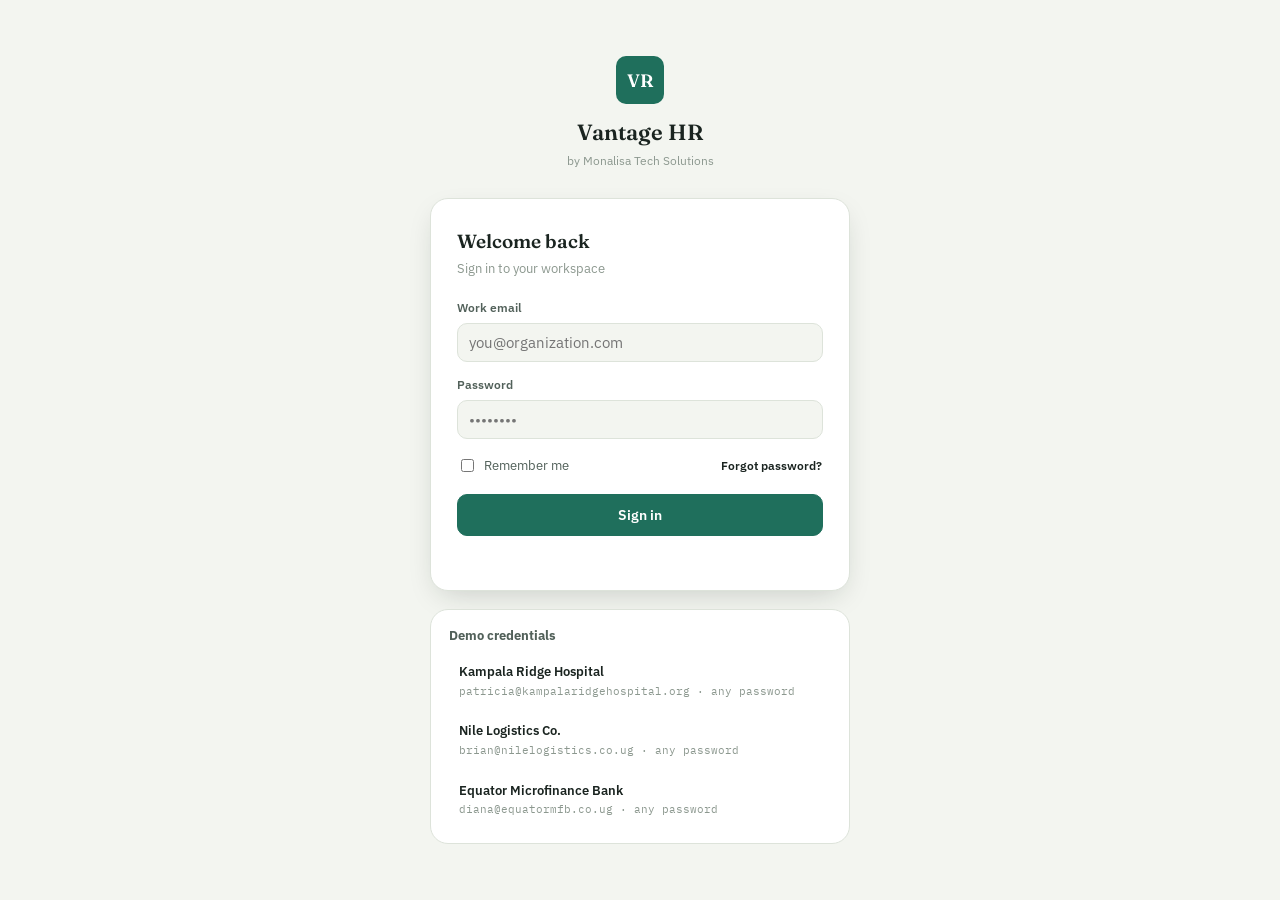
==== index.html @ 44063965 "Add files via upload" ====
<!DOCTYPE html>
<html lang="en" data-theme="light">
<head>
<meta charset="UTF-8">
<meta name="viewport" content="width=device-width, initial-scale=1.0">
<title>Vantage HR</title>
<link rel="preconnect" href="https://fonts.googleapis.com">
<link rel="preconnect" href="https://fonts.gstatic.com" crossorigin>
<link href="https://fonts.googleapis.com/css2?family=Fraunces:ital,opsz,wght@0,9..144,400;0,9..144,500;0,9..144,600;0,9..144,700;1,9..144,500&family=IBM+Plex+Sans:wght@400;500;600;700&family=IBM+Plex+Mono:wght@400;500&display=swap" rel="stylesheet">
<link rel="stylesheet" href="styles.css">
</head>
<body>

<!-- LOGIN SCREEN -->
<div id="login-screen">
  <div class="login-wrap">
    <div class="login-brand">
      <div class="org-mark" style="width:48px;height:48px;font-size:18px;" id="login-mark">VR</div>
      <div class="login-brand-name">Vantage HR</div>
      <div class="login-brand-tag">by Monalisa Tech Solutions</div>
    </div>
    <div class="login-card">
      <h2 class="login-title">Welcome back</h2>
      <p class="login-sub">Sign in to your workspace</p>
      <div class="field">
        <label for="login-email">Work email</label>
        <input type="email" id="login-email" placeholder="you@organization.com" autocomplete="username">
      </div>
      <div class="field">
        <label for="login-password">Password</label>
        <input type="password" id="login-password" placeholder="••••••••" autocomplete="current-password">
      </div>
      <div class="login-options">
        <label class="login-remember"><input type="checkbox" id="login-remember"> Remember me</label>
        <button class="btn-quiet btn" style="font-size:12px; padding:4px 0;">Forgot password?</button>
      </div>
      <button class="btn btn-primary login-submit" id="login-submit">Sign in</button>
      <div class="login-hint" id="login-hint"></div>
    </div>
    <div class="login-demo-note">
      <div class="settings-section-title" style="margin-bottom:8px;">Demo credentials</div>
      <div class="login-demo-row" data-demo-email="patricia@kampalaridgehospital.org" data-demo-tenant="krh">
        <span class="login-demo-org">Kampala Ridge Hospital</span>
        <span class="login-demo-cred">patricia@kampalaridgehospital.org · any password</span>
      </div>
      <div class="login-demo-row" data-demo-email="brian@nilelogistics.co.ug" data-demo-tenant="nlc">
        <span class="login-demo-org">Nile Logistics Co.</span>
        <span class="login-demo-cred">brian@nilelogistics.co.ug · any password</span>
      </div>
      <div class="login-demo-row" data-demo-email="diana@equatormfb.co.ug" data-demo-tenant="emb">
        <span class="login-demo-org">Equator Microfinance Bank</span>
        <span class="login-demo-cred">diana@equatormfb.co.ug · any password</span>
      </div>
    </div>
  </div>
</div>

<div id="shell">

  <div id="sidebar-overlay"></div>

  <aside id="sidebar" aria-label="Primary">
    <div class="brand-row">
      <div class="org-mark" id="org-mark">KR</div>
      <div class="brand-text">
        <div class="org-name" id="org-name">Kampala Ridge Hospital</div>
        <div class="platform-name">Vantage HR</div>
      </div>
    </div>

    <nav class="main-nav" aria-label="Modules">
      <div class="nav-section-label">Workspace</div>
      <button class="nav-item active" data-page="dashboard" data-implemented="true">
        <svg viewBox="0 0 24 24" fill="none" stroke-width="1.6"><rect x="3.5" y="3.5" width="7" height="7" rx="1.5"/><rect x="13.5" y="3.5" width="7" height="7" rx="1.5"/><rect x="3.5" y="13.5" width="7" height="7" rx="1.5"/><rect x="13.5" y="13.5" width="7" height="7" rx="1.5"/></svg>
        Dashboard
      </button>
      <button class="nav-item" data-page="employees" data-implemented="true">
        <svg viewBox="0 0 24 24" fill="none" stroke-width="1.6"><circle cx="9" cy="8" r="3.2"/><path d="M3.5 19c0-3.3 2.5-5.5 5.5-5.5s5.5 2.2 5.5 5.5"/><circle cx="17" cy="8.5" r="2.6"/><path d="M15.5 13.6c2.6.2 4.7 2.3 4.7 5.4"/></svg>
        Employees
      </button>
      <button class="nav-item" data-page="leave" data-implemented="true">
        <svg viewBox="0 0 24 24" fill="none" stroke-width="1.6"><rect x="3.5" y="4.5" width="17" height="16" rx="2"/><path d="M3.5 9.5h17"/><path d="M8 3v3M16 3v3"/><path d="M7.5 14l2 2 4-4.2"/></svg>
        Leave &amp; Attendance
      </button>
      <button class="nav-item" data-page="recruitment" data-implemented="true">
        <svg viewBox="0 0 24 24" fill="none" stroke-width="1.6"><rect x="3.5" y="7.5" width="17" height="12" rx="2"/><path d="M8.5 7.5v-2a2 2 0 0 1 2-2h3a2 2 0 0 1 2 2v2"/><path d="M3.5 13h17"/></svg>
        Recruitment
      </button>
      <button class="nav-item" data-page="payroll" data-implemented="true">
        <svg viewBox="0 0 24 24" fill="none" stroke-width="1.6"><rect x="3" y="6" width="18" height="13" rx="2"/><path d="M3 10h18"/><circle cx="7" cy="14.5" r="1"/></svg>
        Payroll
      </button>
      <button class="nav-item" data-page="performance" data-implemented="true">
        <svg viewBox="0 0 24 24" fill="none" stroke-width="1.6"><circle cx="12" cy="12" r="8.5"/><circle cx="12" cy="12" r="4.5"/><circle cx="12" cy="12" r=".8" fill="currentColor" stroke="none"/></svg>
        Performance
      </button>
      <button class="nav-item" data-page="orgchart" data-implemented="true">
        <svg viewBox="0 0 24 24" fill="none" stroke-width="1.6"><rect x="9" y="2" width="6" height="4" rx="1"/><rect x="2" y="18" width="5" height="4" rx="1"/><rect x="9.5" y="18" width="5" height="4" rx="1"/><rect x="17" y="18" width="5" height="4" rx="1"/><path d="M12 6v4M4.5 18v-3a2 2 0 0 1 2-2h11a2 2 0 0 1 2 2v3M12 10v3"/></svg>
        Org Chart
      </button>
      <button class="nav-item" data-page="notifications" data-implemented="true">
        <svg viewBox="0 0 24 24" fill="none" stroke-width="1.6"><path d="M6 9.5a6 6 0 0 1 12 0c0 4 1.5 5.5 1.5 5.5h-15S6 13.5 6 9.5Z"/><path d="M10 18a2.2 2.2 0 0 0 4 0"/></svg>
        Notifications
        <span class="bell-badge" id="nav-notif-badge" style="position:relative;top:-1px;left:-2px;width:7px;height:7px;border-radius:50%;background:var(--danger);display:inline-block;"></span>
      </button>
      <button class="nav-item" data-page="reports" data-implemented="true">
        <svg viewBox="0 0 24 24" fill="none" stroke-width="1.6"><path d="M4 20V10M11 20V4M18 20v-7"/></svg>
        Reports
      </button>
      <button class="nav-item" data-page="settings" data-implemented="true">
        <svg viewBox="0 0 24 24" fill="none" stroke-width="1.6"><circle cx="12" cy="12" r="3"/><path d="M19.4 13.5a1.7 1.7 0 0 0 .34 1.87l.06.06a2 2 0 1 1-2.83 2.83l-.06-.06a1.7 1.7 0 0 0-1.87-.34 1.7 1.7 0 0 0-1 1.55V19.6a2 2 0 1 1-4 0v-.1a1.7 1.7 0 0 0-1.1-1.55 1.7 1.7 0 0 0-1.87.34l-.06.06a2 2 0 1 1-2.83-2.83l.06-.06a1.7 1.7 0 0 0 .34-1.87 1.7 1.7 0 0 0-1.55-1H3.4a2 2 0 1 1 0-4h.1a1.7 1.7 0 0 0 1.55-1.1 1.7 1.7 0 0 0-.34-1.87l-.06-.06a2 2 0 1 1 2.83-2.83l.06.06a1.7 1.7 0 0 0 1.87.34h.06a1.7 1.7 0 0 0 1-1.55V3.4a2 2 0 1 1 4 0v.1a1.7 1.7 0 0 0 1 1.55h.06a1.7 1.7 0 0 0 1.87-.34l.06-.06a2 2 0 1 1 2.83 2.83l-.06.06a1.7 1.7 0 0 0-.34 1.87v.06a1.7 1.7 0 0 0 1.55 1H20.6a2 2 0 1 1 0 4h-.1a1.7 1.7 0 0 0-1.55 1z"/></svg>
        Settings
      </button>
    </nav>

    <div class="sidebar-foot">
      <div class="credit">Powered by<br><strong>Monalisa Tech Solutions</strong></div>
      <button class="icon-btn" id="theme-toggle" aria-label="Toggle dark mode">
        <svg id="theme-icon" viewBox="0 0 24 24" fill="none" stroke-width="1.6"><circle cx="12" cy="12" r="4.5"/><path d="M12 2.5v2.2M12 19.3v2.2M4.2 4.2l1.6 1.6M18.2 18.2l1.6 1.6M2.5 12h2.2M19.3 12h2.2M4.2 19.8l1.6-1.6M18.2 5.8l1.6-1.6"/></svg>
      </button>
    </div>
  </aside>

  <div id="main">
    <header id="topbar">
      <button id="hamburger" class="icon-btn" aria-label="Open menu">
        <svg viewBox="0 0 24 24" fill="none" stroke-width="1.6"><path d="M3.5 6.5h17M3.5 12h17M3.5 17.5h17"/></svg>
      </button>

      <div class="tenant-switch">
        <button class="tenant-btn" id="tenant-btn" aria-haspopup="true" aria-expanded="false">
          <span class="dot" id="tenant-dot"></span>
          <span id="tenant-btn-label">Kampala Ridge Hospital</span>
          <svg viewBox="0 0 24 24" fill="none" stroke-width="2"><path d="M6 9l6 6 6-6"/></svg>
        </button>
        <div class="tenant-menu" id="tenant-menu" role="menu"></div>
      </div>

      <div class="search-wrap">
        <svg viewBox="0 0 24 24" fill="none" stroke-width="1.8"><circle cx="11" cy="11" r="6.5"/><path d="M20 20l-3.8-3.8"/></svg>
        <input type="text" id="global-search" placeholder="Search people by name, title or department" aria-label="Search employees">
      </div>

      <div class="topbar-right">
        <button class="plan-pill" id="plan-pill">Growth plan</button>
        <button class="icon-btn bell-wrap" aria-label="Notifications" id="bell-btn">
          <svg viewBox="0 0 24 24" fill="none" stroke-width="1.6"><path d="M6 9.5a6 6 0 0 1 12 0c0 4 1.5 5.5 1.5 5.5h-15S6 13.5 6 9.5Z"/><path d="M10 18a2.2 2.2 0 0 0 4 0"/></svg>
          <span class="bell-badge"></span>
        </button>
        <button class="user-chip" id="user-chip">
          <span class="avatar" id="user-avatar">PN</span>
          <span class="who">
            <span class="n" id="user-name">Patricia Nantongo</span>
            <span class="r" id="user-role">HR Manager</span>
          </span>
        </button>
        <button class="icon-btn" id="signout-topbar-btn" aria-label="Sign out" title="Sign out">
          <svg viewBox="0 0 24 24" fill="none" stroke-width="1.6"><path d="M9 21H5a2 2 0 0 1-2-2V5a2 2 0 0 1 2-2h4"/><polyline points="16 17 21 12 16 7"/><line x1="21" y1="12" x2="9" y2="12"/></svg>
        </button>
      </div>
    </header>

    <div id="content">

      <!-- DASHBOARD -->
      <section class="page visible" id="page-dashboard">
        <div class="page-header">
          <div>
            <h1 id="greeting">Good afternoon, Patricia</h1>
            <div class="sub" id="today-date"></div>
          </div>
        </div>

        <div class="kpi-row" id="kpi-row"></div>

        <div class="panels">
          <div>
            <div class="panel">
              <div class="panel-head">
                <h3>Headcount by department</h3>
                <span class="hint" id="dept-total-hint"></span>
              </div>
              <div id="dept-chart"></div>
            </div>
          </div>
          <div>
            <div class="panel">
              <div class="panel-head">
                <h3>Needs your attention</h3>
                <span class="hint">This week</span>
              </div>
              <ul class="activity-list" id="activity-list"></ul>
            </div>
            <div class="panel">
              <div class="panel-head">
                <h3>Celebrating this month</h3>
              </div>
              <ul class="celebr-list" id="celebr-list"></ul>
            </div>
          </div>
        </div>
      </section>

      <!-- EMPLOYEES -->
      <section class="page" id="page-employees">
        <div class="page-header">
          <div>
            <h1>Employees</h1>
            <div class="sub" id="emp-sub"></div>
          </div>
          <button class="btn btn-primary" id="add-employee-btn">
            <svg viewBox="0 0 24 24" fill="none" stroke-width="2"><path d="M12 5v14M5 12h14"/></svg>
            Add employee
          </button>
        </div>

        <div class="filters-bar">
          <div class="search-wrap">
            <svg viewBox="0 0 24 24" fill="none" stroke-width="1.8"><circle cx="11" cy="11" r="6.5"/><path d="M20 20l-3.8-3.8"/></svg>
            <input type="text" id="emp-search" placeholder="Search the directory" aria-label="Search employees">
          </div>
          <div class="chip-group" id="dept-chips"></div>
          <div class="chip-group" id="status-chips">
            <button class="chip active" data-status="All">All statuses</button>
            <button class="chip" data-status="Active">Active</button>
            <button class="chip" data-status="On leave">On leave</button>
            <button class="chip" data-status="Probation">Probation</button>
          </div>
          <div class="filters-spacer"></div>
          <span class="result-count" id="result-count"></span>
        </div>

        <div class="bulk-bar" id="bulk-bar" style="display:none;">
          <span id="bulk-count">0 selected</span>
          <div class="filters-spacer"></div>
          <button class="btn" id="bulk-export-btn">Export selected</button>
          <button class="btn btn-danger-text" id="bulk-archive-btn">Archive selected</button>
          <button class="btn btn-quiet" id="bulk-clear-btn">Clear</button>
        </div>

        <div class="table-wrap">
          <table class="emp-table">
            <thead>
              <tr>
                <th style="width:36px;"><input type="checkbox" id="select-all-emp" aria-label="Select all"></th>
                <th class="sortable" data-sort="name">Name <span class="arrow">↑</span></th>
                <th class="sortable" data-sort="department">Department <span class="arrow">↑</span></th>
                <th class="sortable" data-sort="status">Status <span class="arrow">↑</span></th>
                <th class="sortable" data-sort="hireDate">Start date <span class="arrow">↑</span></th>
                <th>Employee ID</th>
                <th></th>
              </tr>
            </thead>
            <tbody id="emp-tbody"></tbody>
          </table>
        </div>
      </section>

      <!-- LEAVE & ATTENDANCE -->
      <section class="page" id="page-leave">
        <div class="page-header">
          <div>
            <h1>Leave &amp; Attendance</h1>
            <div class="sub" id="leave-sub"></div>
          </div>
          <div style="display:flex; gap:8px;">
            <button class="btn" id="leave-policy-btn" onclick="openPolicyModal()">Leave policy</button>
            <button class="btn btn-quiet" id="go-shifts-btn">View shift schedule →</button>
          </div>
        </div>

        <div id="leave-policy-summary" style="margin-bottom:16px;"></div>

        <div class="kpi-row" id="leave-kpi-row"></div>

        <div class="panel" style="margin-bottom:16px;">
          <div class="panel-head">
            <h3>Pending requests</h3>
            <span class="hint" id="pending-hint"></span>
          </div>
          <div id="request-list"></div>
        </div>

        <div class="panel" style="margin-bottom:16px;">
          <div class="panel-head">
            <h3>Out this week</h3>
            <span class="hint">Approved and pending leave</span>
          </div>
          <div class="week-strip" id="week-strip"></div>
        </div>

        <div class="panel">
          <div class="panel-head">
            <h3>Today's attendance</h3>
            <span class="hint" id="attendance-hint"></span>
          </div>
          <div class="table-wrap" style="border:none;">
            <table class="emp-table" id="attendance-table">
              <thead>
                <tr>
                  <th>Name</th>
                  <th>Department</th>
                  <th>Clock in</th>
                  <th>Clock out</th>
                  <th>Status</th>
                </tr>
              </thead>
              <tbody id="attendance-tbody"></tbody>
            </table>
          </div>
        </div>

        <div class="panel" style="margin-top:16px;">
          <div class="panel-head">
            <h3>Public holidays</h3>
            <span class="hint">Uganda · 2026</span>
          </div>
          <div id="holiday-list"></div>
        </div>
      </section>

      <!-- RECRUITMENT -->
      <section class="page" id="page-recruitment">
        <div class="page-header">
          <div>
            <h1>Recruitment</h1>
            <div class="sub" id="recruit-sub"></div>
          </div>
          <div style="display:flex; gap:8px;">
            <button class="btn" id="view-careers-btn">View public job board ↗</button>
            <button class="btn btn-primary" id="add-opening-btn">
              <svg viewBox="0 0 24 24" fill="none" stroke-width="2"><path d="M12 5v14M5 12h14"/></svg>
              Post a job opening
            </button>
          </div>
        </div>

        <div class="kpi-row" id="recruit-kpi-row"></div>

        <div class="panel" style="margin-bottom:16px;">
          <div class="panel-head">
            <h3>Open roles</h3>
            <span class="hint">Select a role to filter the pipeline below</span>
          </div>
          <div id="openings-list"></div>
        </div>

        <div class="panel">
          <div class="panel-head">
            <h3>Candidate pipeline</h3>
            <span class="hint" id="pipeline-hint"></span>
          </div>
          <div class="recruit-toolbar">
            <div class="search-wrap" style="max-width:280px;">
              <svg viewBox="0 0 24 24" fill="none" stroke-width="1.8"><circle cx="11" cy="11" r="6.5"/><path d="M20 20l-3.8-3.8"/></svg>
              <input type="text" id="candidate-search" placeholder="Search candidates" aria-label="Search candidates">
            </div>
            <div id="role-filter-chip"></div>
          </div>
          <div class="kanban" id="kanban-board"></div>
        </div>
      </section>

      <!-- PAYROLL -->
      <section class="page" id="page-payroll">
        <div class="page-header">
          <div>
            <h1>Payroll</h1>
            <div class="sub" id="payroll-sub"></div>
          </div>
          <button class="btn btn-primary" id="run-payroll-btn">
            <svg viewBox="0 0 24 24" fill="none" stroke-width="2"><path d="M5 12h14M13 6l6 6-6 6"/></svg>
            Run payroll
          </button>
        </div>

        <div class="kpi-row" id="payroll-kpi-row"></div>

        <div class="panel" style="margin-bottom:16px;">
          <div class="panel-head">
            <h3>This month's pay run</h3>
          </div>
          <div class="payrun-card">
            <span class="payrun-status" id="payrun-status-badge"><span class="pdot"></span><span id="payrun-status-text">Scheduled</span></span>
            <div class="payrun-meta">
              <div class="pm-row" id="payrun-line-1">—</div>
              <div class="pm-row" id="payrun-line-2">—</div>
            </div>
          </div>
          <div class="payrun-note">Sample payroll figures for demonstration only, not tax or compliance guidance.</div>
        </div>

        <div class="panel" style="margin-bottom:16px;">
          <div class="panel-head">
            <h3>Past pay runs</h3>
          </div>
          <div id="payroll-history-list"></div>
        </div>

        <div class="panel" style="margin-bottom:16px;">
          <div class="panel-head">
            <h3>Payroll cost by department</h3>
            <span class="hint" id="payroll-total-hint"></span>
          </div>
          <div id="payroll-dept-chart"></div>
        </div>

        <div class="panel">
          <div class="panel-head">
            <h3>Salary register</h3>
            <span class="hint">Select a row to view a payslip</span>
          </div>
          <div class="table-wrap" style="border:none;">
            <table class="emp-table" id="salary-table">
              <thead>
                <tr>
                  <th>Name</th>
                  <th>Department</th>
                  <th>Gross salary</th>
                  <th>PAYE</th>
                  <th>NSSF (5%)</th>
                  <th>Net pay</th>
                </tr>
              </thead>
              <tbody id="salary-tbody"></tbody>
            </table>
          </div>
        </div>
      </section>

      <!-- PERFORMANCE -->
      <section class="page" id="page-performance">
        <div class="page-header">
          <div>
            <h1>Performance</h1>
            <div class="sub" id="perf-sub"></div>
          </div>
        </div>

        <div class="kpi-row" id="perf-kpi-row"></div>

        <div class="panel" style="margin-bottom:16px;">
          <div class="panel-head">
            <h3 id="review-cycle-title">Review cycle</h3>
            <span class="hint" id="review-hint"></span>
          </div>
          <div style="display:flex; justify-content:flex-end; margin-bottom:10px;">
            <button class="btn btn-quiet" id="new-cycle-btn" style="padding:6px 11px; font-size:11.5px; color:var(--ink-faint);">Start new cycle</button>
          </div>
          <div id="review-list"></div>
        </div>

        <div class="panel" style="margin-bottom:16px;">
          <div class="panel-head">
            <h3>Average rating by department</h3>
            <span class="hint">Completed reviews only</span>
          </div>
          <div id="rating-chart"></div>
        </div>

        <div class="panel">
          <div class="panel-head">
            <h3>Goals &amp; objectives</h3>
            <span class="hint" id="goals-hint"></span>
          </div>
          <div style="display:flex; justify-content:flex-end; margin-bottom:10px;">
            <button class="btn" id="add-goal-btn" style="padding:7px 13px; font-size:12px;">Add goal</button>
          </div>
          <div id="goals-list"></div>
        </div>
      </section>

      <!-- REPORTS -->
      <section class="page" id="page-reports">
        <div class="page-header">
          <div>
            <h1>Reports</h1>
            <div class="sub" id="reports-sub"></div>
          </div>
          <div style="display:flex; gap:8px; flex-wrap:wrap; align-items:center;">
            <button class="btn btn-quiet" id="save-report-btn">⭐ Save report</button>
            <button class="btn" id="export-pdf-btn">
              <svg viewBox="0 0 24 24" fill="none" stroke-width="2"><path d="M14 2H6a2 2 0 0 0-2 2v16a2 2 0 0 0 2 2h12a2 2 0 0 0 2-2V8z"/><path d="M14 2v6h6"/></svg>
              Export PDF
            </button>
            <button class="btn btn-primary" id="export-csv-btn">
              <svg viewBox="0 0 24 24" fill="none" stroke-width="2"><path d="M12 3v12M7 10l5 5 5-5"/><path d="M4 19h16"/></svg>
              Export CSV
            </button>
          </div>
        </div>

        <div class="report-filter-bar">
          <div class="chip-group" id="report-tabs">
            <button class="chip active" data-tab="workforce">Workforce</button>
            <button class="chip" data-tab="attendance">Attendance</button>
            <button class="chip" data-tab="recruitment">Recruitment</button>
            <button class="chip" data-tab="payroll">Payroll</button>
            <button class="chip" data-tab="performance">Performance</button>
          </div>
          <div class="filters-spacer"></div>
          <div class="report-date-range">
            <label for="report-date-from" class="visually-hidden">From</label>
            <input type="date" id="report-date-from" aria-label="From date">
            <span style="color:var(--ink-faint); font-size:12px;">to</span>
            <label for="report-date-to" class="visually-hidden">To</label>
            <input type="date" id="report-date-to" aria-label="To date">
            <button class="btn btn-quiet" id="report-date-clear" style="font-size:12px; padding:7px 10px;">Clear</button>
          </div>
        </div>

        <div id="report-body"></div>

        <div class="panel" style="margin-top:16px;">
          <div class="panel-head"><h3>Saved reports</h3></div>
          <div id="saved-reports-list"></div>
        </div>
      </section>

      <!-- SETTINGS -->
      <section class="page" id="page-settings">
        <div class="page-header">
          <div>
            <h1>Settings</h1>
            <div class="sub" id="settings-sub"></div>
          </div>
        </div>

        <div class="chip-group" id="settings-tabs" style="margin-bottom:18px;">
          <button class="chip active" data-tab="general">General</button>
          <button class="chip" data-tab="team">Team</button>
          <button class="chip" data-tab="billing">Billing</button>
          <button class="chip" data-tab="security">Security</button>
          <button class="chip" data-tab="api">API &amp; Webhooks</button>
        </div>

        <div id="settings-body"></div>
      </section>

      <!-- ORG CHART -->
      <section class="page" id="page-orgchart">
        <div class="page-header">
          <div><h1>Org Chart</h1><div class="sub" id="orgchart-sub"></div></div>
          <div style="display:flex; gap:8px;">
            <select id="orgchart-dept-filter" class="btn" style="font-size:12.5px; padding:8px 12px; cursor:pointer;">
              <option value="">All departments</option>
            </select>
          </div>
        </div>
        <div class="panel">
          <div class="org-chart-wrap" id="org-chart-wrap"></div>
        </div>
      </section>

      <!-- NOTIFICATIONS -->
      <section class="page" id="page-notifications">
        <div class="page-header">
          <div><h1>Notifications</h1><div class="sub" id="notif-sub"></div></div>
          <button class="btn btn-quiet" id="mark-all-read-btn">Mark all as read</button>
        </div>
        <div class="panel">
          <div id="notif-list"></div>
        </div>
      </section>

      <!-- SHIFTS -->
      <section class="page" id="page-shifts">
        <div class="page-header">
          <div><h1>Shift Scheduling</h1><div class="sub" id="shifts-sub"></div></div>
          <div style="display:flex; gap:8px; align-items:center;">
            <select id="shifts-dept-filter" class="btn" style="font-size:12.5px; padding:8px 12px; cursor:pointer;"></select>
            <button class="btn btn-primary" id="publish-shifts-btn">Publish schedule</button>
          </div>
        </div>
        <div class="kpi-row" id="shifts-kpi-row"></div>
        <div class="panel" style="margin-bottom:16px;">
          <div class="panel-head"><h3>Week of <span id="shifts-week-label"></span></h3>
            <div style="display:flex; gap:6px;">
              <button class="btn btn-quiet" id="shifts-prev-btn" style="padding:6px 10px; font-size:12px;">← Prev</button>
              <button class="btn btn-quiet" id="shifts-next-btn" style="padding:6px 10px; font-size:12px;">Next →</button>
            </div>
          </div>
          <div id="shift-grid-wrap"></div>
        </div>
        <div class="panel">
          <div class="panel-head"><h3>Shift types</h3></div>
          <div id="shift-legend"></div>
        </div>
      </section>

    </div>
  </div>
</div>

<!-- CAREERS / PUBLIC JOB BOARD -->
<div id="careers-view">
  <div class="careers-shell">
    <header class="careers-header">
      <div class="careers-brand">
        <div class="org-mark" id="careers-org-mark">--</div>
        <div>
          <div class="careers-org-name" id="careers-org-name">—</div>
          <div class="careers-org-tag">Careers</div>
        </div>
      </div>
      <button class="btn btn-quiet" id="careers-back-btn">← Back to Vantage HR</button>
    </header>
    <main class="careers-main">
      <div id="careers-roles-view">
        <h1 id="careers-title">Open roles</h1>
        <p class="careers-sub" id="careers-sub">Join the team. Here's what we're hiring for right now.</p>
        <div id="careers-roles-list"></div>
      </div>
      <div id="careers-apply-view" style="display:none;">
        <button class="btn btn-quiet" id="careers-apply-back" style="margin-bottom:18px;">← All roles</button>
        <h1 id="careers-apply-title">Apply</h1>
        <p class="careers-sub" id="careers-apply-sub"></p>
        <div class="careers-form">
          <div class="field">
            <label for="ca-name">Full name</label>
            <input type="text" id="ca-name" placeholder="e.g. Patience Nansamba">
          </div>
          <div class="field">
            <label for="ca-email">Email address</label>
            <input type="email" id="ca-email" placeholder="you@example.com">
          </div>
          <div class="field">
            <label for="ca-phone">Phone number</label>
            <input type="text" id="ca-phone" placeholder="+256 7xx xxx xxx">
          </div>
          <div class="field">
            <label for="ca-note">Tell us about yourself</label>
            <textarea id="ca-note" rows="4" placeholder="A short summary of your experience"></textarea>
          </div>
          <button class="btn btn-primary" id="careers-submit-btn">Submit application</button>
        </div>
      </div>
      <div id="careers-thanks-view" style="display:none;">
        <div class="careers-thanks">
          <div class="glyph">✓</div>
          <h2>Application received</h2>
          <p id="careers-thanks-text">Thanks for applying. The hiring team will be in touch if there's a match.</p>
          <button class="btn btn-primary" id="careers-thanks-back">View other roles</button>
        </div>
      </div>
    </main>
  </div>
</div>

<!-- DRAWER -->
<div id="drawer-overlay"></div>
<aside id="drawer" aria-label="Employee profile">
  <div class="drawer-head">
    <div class="top-row">
      <button class="icon-btn" id="drawer-edit" aria-label="Edit employee">
        <svg viewBox="0 0 24 24" fill="none" stroke-width="1.8"><path d="M16.5 3.5l4 4L8 20H4v-4Z"/></svg>
      </button>
      <button class="icon-btn" id="drawer-close" aria-label="Close panel">
        <svg viewBox="0 0 24 24" fill="none" stroke-width="1.8"><path d="M6 6l12 12M18 6L6 18"/></svg>
      </button>
    </div>
    <div class="drawer-profile">
      <div class="avatar" id="drawer-avatar">--</div>
      <div>
        <div class="name" id="drawer-name">—</div>
        <div class="title" id="drawer-title">—</div>
      </div>
    </div>
  </div>
  <div class="drawer-tabs" role="tablist">
    <button class="drawer-tab active" data-tab="overview" role="tab">Overview</button>
    <button class="drawer-tab" data-tab="timeoff" role="tab">Time off</button>
    <button class="drawer-tab" data-tab="goals" role="tab">Goals</button>
    <button class="drawer-tab" data-tab="documents" role="tab">Documents</button>
    <button class="drawer-tab" data-tab="history" role="tab">History</button>
  </div>
  <div class="drawer-body">
    <div class="drawer-pane active" id="pane-overview">
      <div class="info-grid">
        <div class="f"><label>Department</label><div class="v" id="ov-dept">—</div></div>
        <div class="f"><label>Status</label><div class="v" id="ov-status">—</div></div>
        <div class="f"><label>Employee ID</label><div class="v mono" id="ov-id">—</div></div>
        <div class="f"><label>Start date</label><div class="v" id="ov-hire">—</div></div>
        <div class="f full"><label>Work email</label><div class="v" id="ov-email">—</div></div>
        <div class="f full"><label>Phone</label><div class="v mono" id="ov-phone">—</div></div>
      </div>
    </div>
    <div class="drawer-pane" id="pane-timeoff"></div>
    <div class="drawer-pane" id="pane-goals"></div>
    <div class="drawer-pane" id="pane-documents"></div>
    <div class="drawer-pane" id="pane-history"></div>
  </div>
</aside>

<!-- ADD EMPLOYEE MODAL -->
<div id="modal-overlay">
  <div id="modal" role="dialog" aria-modal="true" aria-labelledby="modal-title">
    <div class="modal-head">
      <h3 id="modal-title">Add an employee</h3>
      <button class="icon-btn" id="modal-close" aria-label="Close">
        <svg viewBox="0 0 24 24" fill="none" stroke-width="1.8"><path d="M6 6l12 12M18 6L6 18"/></svg>
      </button>
    </div>
    <div class="modal-body">
      <div class="field">
        <label for="f-name">Full name</label>
        <input type="text" id="f-name" placeholder="e.g. Catherine Namusoke">
      </div>
      <div class="field">
        <label for="f-title">Job title</label>
        <input type="text" id="f-title" placeholder="e.g. Ward Nurse">
      </div>
      <div class="field">
        <label for="f-dept">Department</label>
        <select id="f-dept"></select>
      </div>
      <div class="field">
        <label for="f-status">Status</label>
        <select id="f-status">
          <option>Active</option>
          <option>Probation</option>
          <option>On leave</option>
        </select>
      </div>
      <div class="field">
        <label for="f-start">Start date</label>
        <input type="date" id="f-start">
      </div>
      <div class="field">
        <label for="f-salary">Monthly salary (UGX)</label>
        <input type="number" id="f-salary" placeholder="e.g. 1500000" min="0" step="10000">
      </div>
    </div>
    <div class="modal-foot">
      <button class="btn btn-quiet" id="modal-cancel">Cancel</button>
      <button class="btn btn-primary" id="modal-submit">Add employee</button>
    </div>
  </div>
</div>

<!-- POST OPENING MODAL -->
<div id="opening-modal-overlay">
  <div id="opening-modal" role="dialog" aria-modal="true" aria-labelledby="opening-modal-title">
    <div class="modal-head">
      <h3 id="opening-modal-title">Post a job opening</h3>
      <button class="icon-btn" id="opening-modal-close" aria-label="Close">
        <svg viewBox="0 0 24 24" fill="none" stroke-width="1.8"><path d="M6 6l12 12M18 6L6 18"/></svg>
      </button>
    </div>
    <div class="modal-body">
      <div class="field">
        <label for="o-title">Role title</label>
        <input type="text" id="o-title" placeholder="e.g. Theatre Nurse">
      </div>
      <div class="field">
        <label for="o-dept">Department</label>
        <select id="o-dept"></select>
      </div>
      <div class="field">
        <label for="o-location">Location</label>
        <input type="text" id="o-location" placeholder="e.g. Main Campus">
      </div>
      <div class="field">
        <label for="o-status">Status</label>
        <select id="o-status">
          <option>Open</option>
          <option>On hold</option>
        </select>
      </div>
    </div>
    <div class="modal-foot">
      <button class="btn btn-quiet" id="opening-modal-cancel">Cancel</button>
      <button class="btn btn-primary" id="opening-modal-submit">Post opening</button>
    </div>
  </div>
</div>

<!-- PAYSLIP MODAL -->
<div id="payslip-overlay">
  <div id="payslip-modal" role="dialog" aria-modal="true" aria-labelledby="payslip-name">
    <div class="payslip-head">
      <div>
        <div class="ph-name" id="payslip-name">—</div>
        <div class="ph-meta" id="payslip-meta">—</div>
      </div>
      <button class="icon-btn" id="payslip-close" aria-label="Close">
        <svg viewBox="0 0 24 24" fill="none" stroke-width="1.8"><path d="M6 6l12 12M18 6L6 18"/></svg>
      </button>
    </div>
    <div class="payslip-body" id="payslip-body"></div>
    <div class="payslip-adjust">
      <div class="settings-section-title" style="margin-bottom:10px;">One-time adjustments for this cycle</div>
      <div class="field-grid">
        <div class="field"><label for="ps-bonus">Bonus (UGX)</label><input type="number" id="ps-bonus" min="0" step="10000" placeholder="0"></div>
        <div class="field"><label for="ps-deduction">Deduction (UGX)</label><input type="number" id="ps-deduction" min="0" step="10000" placeholder="0"></div>
      </div>
      <button class="btn" id="ps-apply-adjust-btn" style="margin-top:4px;">Apply adjustment</button>
    </div>
    <div class="payslip-foot">
      <span>Sample figures for demonstration only. Not an official payslip or tax document.</span>
      <button class="btn btn-primary" id="payslip-print-btn">Print / Save as PDF</button>
    </div>
  </div>
</div>

<!-- REVIEW RATING MODAL -->
<div id="review-modal-overlay">
  <div id="review-modal" role="dialog" aria-modal="true" aria-labelledby="review-modal-title">
    <div class="modal-head">
      <h3 id="review-modal-title">Complete review</h3>
      <button class="icon-btn" id="review-modal-close" aria-label="Close">
        <svg viewBox="0 0 24 24" fill="none" stroke-width="1.8"><path d="M6 6l12 12M18 6L6 18"/></svg>
      </button>
    </div>
    <div class="review-modal-name" id="review-modal-name">—</div>
    <div class="star-picker" id="star-picker">
      <button data-star="1" aria-label="1 star">★</button>
      <button data-star="2" aria-label="2 stars">★</button>
      <button data-star="3" aria-label="3 stars">★</button>
      <button data-star="4" aria-label="4 stars">★</button>
      <button data-star="5" aria-label="5 stars">★</button>
    </div>
    <div class="modal-body" style="padding-top:0;">
      <div class="field">
        <label for="review-comment">Manager comments</label>
        <textarea id="review-comment" rows="3" placeholder="What stood out this cycle?" style="width:100%; padding:9px 11px; border:1px solid var(--border); border-radius:var(--r-md); background:var(--paper); color:var(--ink); font-family:inherit; resize:vertical;"></textarea>
      </div>
    </div>
    <div class="modal-foot">
      <button class="btn btn-quiet" id="review-modal-cancel">Cancel</button>
      <button class="btn btn-primary" id="review-modal-submit">Save rating</button>
    </div>
  </div>
</div>

<!-- INVITE TEAMMATE MODAL -->
<div id="invite-modal-overlay">
  <div id="invite-modal" role="dialog" aria-modal="true" aria-labelledby="invite-modal-title">
    <div class="modal-head">
      <h3 id="invite-modal-title">Invite a teammate</h3>
      <button class="icon-btn" id="invite-modal-close" aria-label="Close">
        <svg viewBox="0 0 24 24" fill="none" stroke-width="1.8"><path d="M6 6l12 12M18 6L6 18"/></svg>
      </button>
    </div>
    <div class="modal-body">
      <div class="field">
        <label for="inv-email">Work email</label>
        <input type="email" id="inv-email" placeholder="e.g. name@company.org">
      </div>
      <div class="field">
        <label for="inv-role">Role</label>
        <select id="inv-role">
          <option>Admin</option>
          <option>Billing admin</option>
          <option>Viewer</option>
        </select>
      </div>
    </div>
    <div class="modal-foot">
      <button class="btn btn-quiet" id="invite-modal-cancel">Cancel</button>
      <button class="btn btn-primary" id="invite-modal-submit">Send invite</button>
    </div>
  </div>
</div>

<!-- CANDIDATE DETAIL MODAL -->
<div id="candidate-modal-overlay">
  <div id="candidate-modal" role="dialog" aria-modal="true" aria-labelledby="candidate-modal-title">
    <div class="modal-head">
      <h3 id="candidate-modal-title">Candidate</h3>
      <button class="icon-btn" id="candidate-modal-close" aria-label="Close">
        <svg viewBox="0 0 24 24" fill="none" stroke-width="1.8"><path d="M6 6l12 12M18 6L6 18"/></svg>
      </button>
    </div>
    <div class="cand-modal-body">
      <div id="candidate-modal-meta" style="font-size:12.5px; color:var(--ink-faint); margin-bottom:14px;"></div>
      <div class="settings-section-title">Notes</div>
      <div id="candidate-notes-list"></div>
    </div>
    <div class="modal-body cand-add-note" style="padding-top:0;">
      <textarea id="candidate-note-text" rows="2" placeholder="Add an interview note or observation"></textarea>
      <button class="btn btn-primary" id="add-candidate-note-btn">Add note</button>
    </div>
  </div>
</div>

<!-- OFFER LETTER MODAL -->
<div id="offer-modal-overlay">
  <div id="offer-modal" role="dialog" aria-modal="true" aria-labelledby="offer-modal-title">
    <div class="modal-head">
      <h3 id="offer-modal-title">Offer letter</h3>
      <button class="icon-btn" id="offer-modal-close" aria-label="Close">
        <svg viewBox="0 0 24 24" fill="none" stroke-width="1.8"><path d="M6 6l12 12M18 6L6 18"/></svg>
      </button>
    </div>
    <div class="modal-body">
      <div class="offer-preview" id="offer-preview"></div>
    </div>
    <div class="modal-foot">
      <button class="btn btn-quiet" id="offer-modal-cancel">Close</button>
      <button class="btn btn-primary" id="offer-print-btn">Print / Save as PDF</button>
    </div>
  </div>
</div>

<div id="print-area"></div>

<!-- ADD GOAL MODAL -->
<div id="goal-modal-overlay">
  <div id="goal-modal" role="dialog" aria-modal="true" aria-labelledby="goal-modal-title">
    <div class="modal-head">
      <h3 id="goal-modal-title">Add a goal</h3>
      <button class="icon-btn" id="goal-modal-close" aria-label="Close">
        <svg viewBox="0 0 24 24" fill="none" stroke-width="1.8"><path d="M6 6l12 12M18 6L6 18"/></svg>
      </button>
    </div>
    <div class="modal-body">
      <div class="field">
        <label for="g-title">Goal title</label>
        <input type="text" id="g-title" placeholder="e.g. Reduce onboarding time by 20%">
      </div>
      <div class="field">
        <label for="g-dept">Department</label>
        <select id="g-dept"></select>
      </div>
      <div class="field">
        <label for="g-assignee">Assign to</label>
        <select id="g-assignee"><option value="">Company-wide</option></select>
      </div>
      <div class="field">
        <label for="g-due">Due date</label>
        <input type="date" id="g-due">
      </div>
    </div>
    <div class="modal-foot">
      <button class="btn btn-quiet" id="goal-modal-cancel">Cancel</button>
      <button class="btn btn-primary" id="goal-modal-submit">Add goal</button>
    </div>
  </div>
</div>

<!-- INTERVIEW SCORECARD MODAL -->
<div id="scorecard-modal-overlay">
  <div id="scorecard-modal" role="dialog" aria-modal="true" aria-labelledby="scorecard-modal-title">
    <div class="modal-head">
      <h3 id="scorecard-modal-title">Interview scorecard</h3>
      <button class="icon-btn" id="scorecard-modal-close" aria-label="Close"><svg viewBox="0 0 24 24" fill="none" stroke-width="1.8"><path d="M6 6l12 12M18 6L6 18"/></svg></button>
    </div>
    <div class="modal-body">
      <div id="scorecard-candidate-name" style="font-size:13px; color:var(--ink-faint); margin-bottom:14px;"></div>
      <div id="scorecard-criteria"></div>
      <div class="field" style="margin-top:14px;">
        <label for="scorecard-notes">Overall notes</label>
        <textarea id="scorecard-notes" rows="3" placeholder="Summarise the interview..."></textarea>
      </div>
      <div class="sc-overall" id="scorecard-overall-display"></div>
    </div>
    <div class="modal-foot">
      <button class="btn btn-quiet" id="scorecard-cancel">Cancel</button>
      <button class="btn btn-primary" id="scorecard-submit">Save scorecard</button>
    </div>
  </div>
</div>

<!-- LEAVE POLICY MODAL -->
<div id="policy-modal-overlay">
  <div id="policy-modal" role="dialog" aria-modal="true" aria-labelledby="policy-modal-title">
    <div class="modal-head">
      <h3 id="policy-modal-title">Leave policy</h3>
      <button class="icon-btn" id="policy-modal-close" aria-label="Close"><svg viewBox="0 0 24 24" fill="none" stroke-width="1.8"><path d="M6 6l12 12M18 6L6 18"/></svg></button>
    </div>
    <div class="modal-body">
      <div class="field-grid">
        <div class="field"><label for="pol-annual">Annual leave days</label><input type="number" id="pol-annual" min="0" max="60"></div>
        <div class="field"><label for="pol-sick">Sick leave days</label><input type="number" id="pol-sick" min="0" max="60"></div>
        <div class="field"><label for="pol-compassionate">Compassionate days</label><input type="number" id="pol-compassionate" min="0" max="30"></div>
        <div class="field"><label for="pol-maternity">Maternity leave days</label><input type="number" id="pol-maternity" min="0" max="180"></div>
        <div class="field"><label for="pol-carryover">Max carry-over days</label><input type="number" id="pol-carryover" min="0" max="30"></div>
        <div class="field"><label for="pol-notice">Min. notice period (days)</label><input type="number" id="pol-notice" min="0" max="90"></div>
      </div>
      <div class="field" style="margin-top:4px;">
        <label for="pol-blackout">Blackout dates (comma-separated)</label>
        <input type="text" id="pol-blackout" placeholder="e.g. 2026-12-24, 2026-12-31">
      </div>
    </div>
    <div class="modal-foot">
      <button class="btn btn-quiet" id="policy-cancel">Cancel</button>
      <button class="btn btn-primary" id="policy-submit">Save policy</button>
    </div>
  </div>
</div>

<!-- SHIFT ASSIGN MODAL -->
<div id="shift-modal-overlay">
  <div id="shift-modal" role="dialog" aria-modal="true" aria-labelledby="shift-modal-title">
    <div class="modal-head">
      <h3 id="shift-modal-title">Assign shift</h3>
      <button class="icon-btn" id="shift-modal-close" aria-label="Close"><svg viewBox="0 0 24 24" fill="none" stroke-width="1.8"><path d="M6 6l12 12M18 6L6 18"/></svg></button>
    </div>
    <div class="modal-body">
      <div id="shift-modal-context" style="font-size:12.5px; color:var(--ink-faint); margin-bottom:14px;"></div>
      <div class="field">
        <label for="shift-type-select">Shift type</label>
        <select id="shift-type-select">
          <option value="Morning">Morning (06:00 – 14:00)</option>
          <option value="Day">Day (08:00 – 16:00)</option>
          <option value="Afternoon">Afternoon (14:00 – 22:00)</option>
          <option value="Night">Night (22:00 – 06:00)</option>
          <option value="Off">Day off</option>
        </select>
      </div>
    </div>
    <div class="modal-foot">
      <button class="btn btn-quiet" id="shift-modal-cancel">Cancel</button>
      <button class="btn btn-primary" id="shift-modal-submit">Assign</button>
    </div>
  </div>
</div>

<div id="toast-stack" aria-live="polite"></div>

<script type="module" src="app.js" defer></script>
</body>
</html>
---- styles.css ----
/* Vantage HR — Monalisa Tech Solutions
   styles.css — all application styles */


/* ---------------------------------- tokens ---------------------------------- */
:root{
  --paper:#F3F5F0;
  --paper-raised:#FFFFFF;
  --paper-sunken:#EBEEE8;
  --ink:#1A2420;
  --ink-soft:#52615A;
  --ink-faint:#8C988F;
  --border:#DDE3DA;
  --border-strong:#C7D0C4;

  --accent:#1F6F5C;
  --accent-strong:#154A3D;
  --accent-soft:#E2EFEA;
  --accent-contrast:#FFFFFF;

  --gold:#C8932F;
  --danger:#AE4438;
  --danger-soft:#F5E4E1;
  --info-soft:#E6ECF5;

  --r-sm:6px;
  --r-md:10px;
  --r-lg:18px;
  --r-pill:999px;

  --shadow-sm:0 1px 2px rgba(20,30,24,0.07);
  --shadow-md:0 10px 30px -10px rgba(20,30,24,0.22);
  --shadow-lg:0 24px 60px -20px rgba(20,30,24,0.32);

  --font-display:'Fraunces', serif;
  --font-body:'IBM Plex Sans', sans-serif;
  --font-mono:'IBM Plex Mono', monospace;

  --t:180ms cubic-bezier(.4,0,.2,1);
  --sidebar-w:248px;
}

[data-theme="dark"]{
  --paper:#10160F;
  --paper-raised:#171F17;
  --paper-sunken:#0C100B;
  --ink:#EAEFE9;
  --ink-soft:#A7B3A8;
  --ink-faint:#6C786E;
  --border:#283129;
  --border-strong:#36413A;
  --accent-soft:rgba(60,150,128,0.16);
  --danger-soft:rgba(174,68,56,0.18);
  --info-soft:rgba(120,150,200,0.14);
  --shadow-sm:0 1px 2px rgba(0,0,0,0.4);
  --shadow-md:0 10px 30px -10px rgba(0,0,0,0.55);
  --shadow-lg:0 24px 60px -20px rgba(0,0,0,0.7);
}

@media (prefers-reduced-motion: reduce){
  :root{ --t:0ms; }
  *{ scroll-behavior:auto !important; }
}

*,*::before,*::after{ box-sizing:border-box; }
html,body{ height:100%; }
html{ overflow-x:hidden; }
body{
  margin:0;
  font-family:var(--font-body);
  background:var(--paper);
  color:var(--ink);
  font-size:14.5px;
  line-height:1.5;
  -webkit-font-smoothing:antialiased;
}
h1,h2,h3,h4{ font-family:var(--font-display); margin:0; color:var(--ink); font-weight:600; }
p{ margin:0; }
button{ font-family:inherit; font-size:inherit; color:inherit; }
input,select{ font-family:inherit; font-size:inherit; }
ul{ list-style:none; margin:0; padding:0; }
a{ color:inherit; }
::selection{ background:var(--accent-soft); color:var(--accent-strong); }

:focus-visible{
  outline:2px solid var(--accent);
  outline-offset:2px;
  border-radius:4px;
}

.visually-hidden{
  position:absolute; width:1px; height:1px; padding:0; margin:-1px;
  overflow:hidden; clip:rect(0,0,0,0); white-space:nowrap; border:0;
}

button{ cursor:pointer; }
.icon-btn{
  width:36px; height:36px; display:inline-flex; align-items:center; justify-content:center;
  border:1px solid var(--border); background:var(--paper-raised); border-radius:var(--r-md);
  transition:background var(--t), border-color var(--t);
}
.icon-btn:hover{ background:var(--paper-sunken); }
.icon-btn svg{ width:18px; height:18px; stroke:var(--ink-soft); }

/* ---------------------------------- shell ---------------------------------- */
#shell{
  display:flex;
  min-height:100vh;
}

/* sidebar */
#sidebar{
  width:var(--sidebar-w);
  flex-shrink:0;
  background:var(--paper-raised);
  border-right:1px solid var(--border);
  display:flex;
  flex-direction:column;
  position:fixed;
  top:0; left:0; bottom:0;
  z-index:40;
  transition:transform var(--t);
}
.brand-row{
  display:flex; align-items:center; gap:10px;
  padding:20px 18px 16px;
  border-bottom:1px solid var(--border);
}
.org-mark{
  width:36px; height:36px; border-radius:var(--r-md);
  background:var(--accent); color:var(--accent-contrast);
  display:flex; align-items:center; justify-content:center;
  font-family:var(--font-display); font-weight:600; font-size:14px;
  flex-shrink:0;
  transition:background var(--t);
}
.brand-text{ min-width:0; }
.brand-text .org-name{ font-size:13.5px; font-weight:600; color:var(--ink); white-space:nowrap; overflow:hidden; text-overflow:ellipsis; }
.brand-text .platform-name{ font-size:11px; color:var(--ink-faint); margin-top:1px; }

nav.main-nav{ padding:14px 10px; flex:1; overflow-y:auto; }
.nav-section-label{
  font-size:10.5px; letter-spacing:0.06em; text-transform:uppercase;
  color:var(--ink-faint); padding:10px 10px 6px;
}
.nav-item{
  width:100%;
  display:flex; align-items:center; gap:11px;
  padding:9px 10px; margin-bottom:2px;
  border:none; background:transparent; border-radius:var(--r-md);
  color:var(--ink-soft); text-align:left;
  font-size:13.6px; font-weight:500;
  transition:background var(--t), color var(--t);
}
.nav-item svg{ width:18px; height:18px; stroke:currentColor; flex-shrink:0; }
.nav-item:hover{ background:var(--paper-sunken); color:var(--ink); }
.nav-item.active{ background:var(--accent-soft); color:var(--accent-strong); }
.nav-item.active svg{ stroke:var(--accent-strong); }
.nav-item .soon-dot{
  margin-left:auto; width:6px; height:6px; border-radius:50%;
  background:var(--ink-faint); opacity:0.5;
}

.sidebar-foot{
  padding:14px 16px 18px; border-top:1px solid var(--border);
  display:flex; align-items:center; justify-content:space-between; gap:8px;
}
.sidebar-foot .credit{ font-size:11px; color:var(--ink-faint); line-height:1.4; }
.sidebar-foot .credit strong{ color:var(--ink-soft); font-weight:600; }

#sidebar-overlay{
  display:none; position:fixed; inset:0; background:rgba(10,16,12,0.45);
  z-index:35;
}

/* main column */
#main{
  margin-left:var(--sidebar-w);
  flex:1; min-width:0;
  display:flex; flex-direction:column;
}

/* topbar */
#topbar{
  position:sticky; top:0; z-index:30;
  display:flex; align-items:center; gap:14px;
  padding:12px 28px;
  background:var(--paper);
  border-bottom:1px solid var(--border);
}
#hamburger{ display:none; }

.tenant-switch{ position:relative; min-width:0; }
.tenant-btn{
  display:flex; align-items:center; gap:9px;
  padding:7px 12px 7px 8px;
  border:1px solid var(--border); background:var(--paper-raised);
  border-radius:var(--r-md);
  font-size:13px; font-weight:500;
  min-width:0; max-width:100%;
}
.tenant-btn .dot{ width:9px; height:9px; border-radius:50%; background:var(--accent); flex-shrink:0; }
.tenant-btn svg{ width:14px; height:14px; stroke:var(--ink-faint); margin-left:2px; flex-shrink:0; }
#tenant-btn-label{ overflow:hidden; text-overflow:ellipsis; white-space:nowrap; max-width:220px; }
.tenant-menu{
  position:absolute; top:calc(100% + 8px); left:0;
  width:280px; max-width:calc(100vw - 32px);
  background:var(--paper-raised); border:1px solid var(--border);
  border-radius:var(--r-md); box-shadow:var(--shadow-md);
  padding:6px; z-index:50;
  opacity:0; transform:translateY(-4px); pointer-events:none;
  transition:opacity var(--t), transform var(--t);
}
.tenant-menu.open{ opacity:1; transform:translateY(0); pointer-events:auto; }
.tenant-option{
  width:100%; display:flex; align-items:center; gap:10px;
  padding:9px 10px; border:none; background:transparent; border-radius:var(--r-sm);
  text-align:left;
}
.tenant-option:hover{ background:var(--paper-sunken); }
.tenant-option .swatch{ width:26px; height:26px; border-radius:7px; flex-shrink:0; display:flex; align-items:center; justify-content:center; color:#fff; font-size:10.5px; font-family:var(--font-display); font-weight:600; }
.tenant-option .label{ min-width:0; }
.tenant-option .label .name{ font-size:13px; font-weight:500; color:var(--ink); white-space:nowrap; overflow:hidden; text-overflow:ellipsis; }
.tenant-option .label .meta{ font-size:11px; color:var(--ink-faint); }
.tenant-option .check{ margin-left:auto; width:15px; height:15px; stroke:var(--accent); flex-shrink:0; }
.tenant-menu-foot{
  border-top:1px solid var(--border); margin-top:4px; padding:9px 10px 4px;
  font-size:11px; color:var(--ink-faint);
}

.search-wrap{
  flex:1; max-width:420px;
  position:relative;
}
.search-wrap svg{
  position:absolute; left:12px; top:50%; transform:translateY(-50%);
  width:16px; height:16px; stroke:var(--ink-faint); pointer-events:none;
}
.search-wrap input{
  width:100%; padding:9px 12px 9px 36px;
  border:1px solid var(--border); background:var(--paper-raised);
  border-radius:var(--r-pill); color:var(--ink);
}
.search-wrap input::placeholder{ color:var(--ink-faint); }

.topbar-right{ display:flex; align-items:center; gap:10px; margin-left:auto; }
.plan-pill{
  font-size:11.5px; font-weight:600; color:var(--accent-strong);
  background:var(--accent-soft); padding:6px 12px; border-radius:var(--r-pill);
  border:1px solid transparent;
}
.bell-wrap{ position:relative; }
.bell-badge{
  position:absolute; top:5px; right:5px; width:7px; height:7px; border-radius:50%;
  background:var(--danger); border:1.5px solid var(--paper-raised);
}
.user-chip{
  display:flex; align-items:center; gap:8px;
  padding:5px 10px 5px 5px; border:1px solid var(--border); background:var(--paper-raised);
  border-radius:var(--r-pill);
}
.user-chip .avatar{
  width:26px; height:26px; border-radius:50%; background:var(--accent-soft); color:var(--accent-strong);
  display:flex; align-items:center; justify-content:center; font-size:10.5px; font-weight:600;
}
.user-chip .who{ text-align:left; }
.user-chip .who .n{ font-size:12px; font-weight:600; line-height:1.2; }
.user-chip .who .r{ font-size:10.5px; color:var(--ink-faint); line-height:1.2; }

/* content area */
#content{ padding:26px 28px 60px; max-width:1280px; width:100%; margin:0 auto; }
.page{ display:none; }
.page.visible{ display:block; }

.page-header{ display:flex; align-items:flex-end; justify-content:space-between; gap:16px; margin-bottom:22px; flex-wrap:wrap; }
.page-header h1{ font-size:25px; }
.page-header .sub{ color:var(--ink-soft); font-size:13.5px; margin-top:4px; }

.btn{
  display:inline-flex; align-items:center; gap:7px;
  padding:9px 15px; border-radius:var(--r-md); border:1px solid var(--border);
  background:var(--paper-raised); font-size:13px; font-weight:600; color:var(--ink);
  transition:background var(--t), border-color var(--t), transform var(--t);
}
.btn:hover{ background:var(--paper-sunken); }
.btn svg{ width:15px; height:15px; stroke:currentColor; }
.btn-primary{ background:var(--accent); border-color:var(--accent); color:var(--accent-contrast); }
.btn-primary:hover{ background:var(--accent-strong); border-color:var(--accent-strong); }
.btn-quiet{ background:transparent; border-color:transparent; }
.btn-quiet:hover{ background:var(--paper-sunken); }
.btn-danger-text{ color:var(--danger); }

/* KPI row */
.kpi-row{ display:grid; grid-template-columns:repeat(4,1fr); gap:16px; margin-bottom:22px; }
.kpi-card{
  background:var(--paper-raised); border:1px solid var(--border); border-radius:var(--r-lg);
  padding:18px 18px 16px; box-shadow:var(--shadow-sm);
}
.kpi-card.kpi-clickable{ cursor:pointer; transition:transform var(--t), border-color var(--t); }
.kpi-card.kpi-clickable:hover{ border-color:var(--accent); transform:translateY(-1px); }
.kpi-card .label{ font-size:12px; color:var(--ink-soft); font-weight:500; }
.kpi-card .value-row{ display:flex; align-items:flex-end; justify-content:space-between; margin-top:8px; gap:8px; }
.kpi-card .value{ font-family:var(--font-display); font-size:32px; font-weight:600; line-height:1; }
.kpi-card .value.value-currency{ font-size:22px; }
.kpi-card .delta{ font-size:11.5px; color:var(--ink-faint); margin-top:6px; }
.kpi-card .delta.up{ color:var(--accent-strong); }
.kpi-card svg.spark{ width:74px; height:30px; flex-shrink:0; }

/* panels grid */
.panels{ display:grid; grid-template-columns:1.35fr 1fr; gap:16px; align-items:start; }
.panel{
  background:var(--paper-raised); border:1px solid var(--border); border-radius:var(--r-lg);
  padding:20px;
}
.panel + .panel{ margin-top:16px; }
.panel-head{ display:flex; align-items:baseline; justify-content:space-between; margin-bottom:14px; }
.panel-head h3{ font-size:15.5px; }
.panel-head .hint{ font-size:11.5px; color:var(--ink-faint); }

/* dept chart */
.dept-row{ display:grid; grid-template-columns:140px 1fr 30px; align-items:center; gap:10px; margin-bottom:11px; }
.dept-row:last-child{ margin-bottom:0; }
.dept-row .dname{ font-size:12.5px; color:var(--ink-soft); white-space:nowrap; overflow:hidden; text-overflow:ellipsis; }
.dept-bar-track{ height:9px; background:var(--paper-sunken); border-radius:var(--r-pill); overflow:hidden; }
.dept-bar-fill{ height:100%; background:var(--accent); border-radius:var(--r-pill); transition:width 420ms ease; }
.dept-row .dcount{ font-size:12px; color:var(--ink-faint); font-family:var(--font-mono); text-align:right; }

/* activity / lists */
.activity-list li, .celebr-list li{
  display:flex; gap:10px; padding:9px 0;
  border-bottom:1px solid var(--border);
  font-size:13px;
}
.activity-list li:last-child, .celebr-list li:last-child{ border-bottom:none; padding-bottom:0; }
.activity-list .dot{ width:6px; height:6px; border-radius:50%; background:var(--accent); margin-top:6px; flex-shrink:0; }
.activity-list .txt .when{ display:block; font-size:11px; color:var(--ink-faint); margin-top:2px; }
.celebr-list .emoji{ font-size:16px; line-height:1; margin-top:1px; }
.celebr-list .txt .name{ font-weight:600; }
.celebr-list .txt .meta{ display:block; font-size:11.5px; color:var(--ink-faint); margin-top:1px; }

/* filters bar */
.filters-bar{ display:flex; align-items:center; gap:10px; flex-wrap:wrap; margin-bottom:16px; }
.bulk-bar{
  display:flex; align-items:center; gap:10px; flex-wrap:wrap;
  background:var(--accent-soft); border:1px solid var(--accent); border-radius:var(--r-md);
  padding:10px 14px; margin-bottom:14px; font-size:13px; font-weight:600; color:var(--accent-strong);
}
.bulk-bar .btn{ font-size:12px; padding:7px 12px; }
.filters-bar .search-wrap{ max-width:280px; }
.chip-group{ display:flex; gap:6px; flex-wrap:wrap; }
.chip{
  padding:6px 12px; border-radius:var(--r-pill); border:1px solid var(--border);
  background:var(--paper-raised); font-size:12px; font-weight:500; color:var(--ink-soft);
  transition:all var(--t);
}
.chip:hover{ background:var(--paper-sunken); }
.chip.active{ background:var(--accent); border-color:var(--accent); color:var(--accent-contrast); }
.filters-spacer{ flex:1; }
.result-count{ font-size:12px; color:var(--ink-faint); }

/* table */
.table-wrap{
  background:var(--paper-raised); border:1px solid var(--border); border-radius:var(--r-lg);
  overflow-x:auto;
}
table.emp-table{ width:100%; border-collapse:collapse; min-width:760px; }
.emp-table thead th{
  text-align:left; font-size:11px; text-transform:uppercase; letter-spacing:0.05em;
  color:var(--ink-faint); font-weight:600; padding:13px 16px; border-bottom:1px solid var(--border);
  white-space:nowrap;
}
.emp-table th.sortable{ cursor:pointer; user-select:none; }
.emp-table th.sortable:hover{ color:var(--ink-soft); }
.emp-table th .arrow{ display:inline-block; margin-left:3px; opacity:0.4; }
.emp-table th.sorted .arrow{ opacity:1; color:var(--accent); }
.emp-table tbody tr{ border-bottom:1px solid var(--border); transition:background var(--t); cursor:pointer; }
.emp-table tbody tr:last-child{ border-bottom:none; }
.emp-table tbody tr:hover{ background:var(--paper-sunken); }
.emp-table td{ padding:11px 16px; font-size:13px; vertical-align:middle; }
.who-cell{ display:flex; align-items:center; gap:10px; }
.who-cell .avatar{
  width:32px; height:32px; border-radius:50%; background:var(--accent-soft); color:var(--accent-strong);
  display:flex; align-items:center; justify-content:center; font-size:11px; font-weight:600; flex-shrink:0;
}
.who-cell .name{ font-weight:600; color:var(--ink); }
.who-cell .title{ font-size:11.5px; color:var(--ink-faint); }
.id-cell{ font-family:var(--font-mono); font-size:12px; color:var(--ink-faint); }
.status-pill{ display:inline-flex; align-items:center; gap:5px; padding:4px 10px; border-radius:var(--r-pill); font-size:11.5px; font-weight:600; }
.status-pill .dot{ width:6px; height:6px; border-radius:50%; }
.status-active{ background:var(--accent-soft); color:var(--accent-strong); }
.status-active .dot{ background:var(--accent); }
.status-leave{ background:#FBF0DD; color:#8A6212; }
.status-leave .dot{ background:#C8932F; }
.status-probation{ background:var(--info-soft); color:#3A4F7A; }
.status-probation .dot{ background:#5C75A8; }
.row-menu-wrap{ position:relative; text-align:right; }
.kebab-btn{ width:30px; height:30px; border:none; background:transparent; border-radius:var(--r-sm); display:inline-flex; align-items:center; justify-content:center; }
.kebab-btn:hover{ background:var(--paper-sunken); }
.kebab-btn svg{ width:16px; height:16px; stroke:var(--ink-soft); }
.row-menu{
  position:absolute; right:0; top:calc(100% + 4px); width:160px;
  background:var(--paper-raised); border:1px solid var(--border); border-radius:var(--r-md);
  box-shadow:var(--shadow-md); padding:5px; z-index:20; text-align:left;
  opacity:0; transform:translateY(-4px); pointer-events:none; transition:opacity var(--t), transform var(--t);
}
.row-menu.open{ opacity:1; transform:translateY(0); pointer-events:auto; }
.row-menu button{ width:100%; text-align:left; padding:8px 10px; border:none; background:transparent; border-radius:var(--r-sm); font-size:12.5px; }
.row-menu button:hover{ background:var(--paper-sunken); }

/* leave requests */
.request-row{
  display:flex; align-items:center; gap:14px;
  padding:13px 0; border-bottom:1px solid var(--border);
  flex-wrap:wrap;
}
.request-row:last-child{ border-bottom:none; padding-bottom:0; }
.request-row .avatar{
  width:34px; height:34px; border-radius:50%; background:var(--accent-soft); color:var(--accent-strong);
  display:flex; align-items:center; justify-content:center; font-size:11px; font-weight:600; flex-shrink:0;
}
.request-row .rmeta{ flex:1; min-width:160px; }
.request-row .rname{ font-weight:600; font-size:13px; display:block; }
.request-row .rdetail{ font-size:12px; color:var(--ink-soft); margin-top:2px; }
.request-row .rtype{
  font-size:10.5px; font-weight:600; padding:3px 9px; border-radius:var(--r-pill);
  background:var(--info-soft); color:#3A4F7A; white-space:nowrap;
}
.request-row .ractions{ display:flex; gap:7px; flex-shrink:0; margin-left:auto; }
.request-row .ractions button{
  padding:7px 13px; border-radius:var(--r-md); border:1px solid var(--border);
  background:var(--paper-raised); font-size:12px; font-weight:600;
  transition:background var(--t), border-color var(--t), color var(--t);
}
.request-row .approve{ background:var(--accent); border-color:var(--accent); color:var(--accent-contrast); }
.request-row .approve:hover{ background:var(--accent-strong); }
.request-row .deny:hover{ background:var(--danger-soft); border-color:var(--danger); color:var(--danger); }
.empty-inline{ padding:18px 2px; color:var(--ink-faint); font-size:13px; }

/* out this week */
.week-strip{ display:grid; grid-template-columns:repeat(7,1fr); gap:8px; }
.week-day{
  border:1px solid var(--border); border-radius:var(--r-md); padding:10px 8px; min-height:96px;
  background:var(--paper);
}
.week-day.is-today{ border-color:var(--accent); background:var(--accent-soft); }
.week-day .wd-label{ font-size:11px; font-weight:600; color:var(--ink-soft); margin-bottom:7px; }
.week-day .wd-name{
  font-size:10.5px; padding:3px 7px; border-radius:var(--r-sm); background:var(--paper-raised);
  border:1px solid var(--border); margin-bottom:4px; white-space:nowrap; overflow:hidden; text-overflow:ellipsis;
}
.week-day .wd-name.pending{ border-style:dashed; color:var(--ink-faint); }
.week-day .wd-empty{ font-size:11px; color:var(--ink-faint); padding-top:4px; }

/* attendance */
.att-status{ font-size:12px; font-weight:600; }
.att-status.on-time{ color:var(--accent-strong); }
.att-status.late{ color:#8A6212; }
.att-status.absent{ color:var(--danger); }
.att-status.leave{ color:var(--ink-faint); }

/* recruitment: open roles */
.role-row{
  display:flex; align-items:center; gap:14px; padding:12px 4px;
  border-bottom:1px solid var(--border); cursor:pointer; border-radius:var(--r-sm);
  transition:background var(--t);
}
.role-row:last-child{ border-bottom:none; }
.role-row:hover{ background:var(--paper-sunken); }
.role-row.active-filter{ background:var(--accent-soft); }
.role-row .rmid{ flex:1; min-width:0; }
.role-row .rtitle{ font-weight:600; font-size:13.5px; }
.role-row .rloc{ font-size:11.5px; color:var(--ink-faint); margin-top:2px; }
.role-row .rdept{ font-size:12px; color:var(--ink-soft); white-space:nowrap; }
.role-row .rapps{ font-size:12px; color:var(--ink-faint); font-family:var(--font-mono); white-space:nowrap; min-width:64px; text-align:right; }
.role-row .rdate{ font-size:11.5px; color:var(--ink-faint); white-space:nowrap; min-width:84px; text-align:right; }
.status-open{ background:var(--accent-soft); color:var(--accent-strong); }
.status-open .dot{ background:var(--accent); }
.status-hold{ background:#FBF0DD; color:#8A6212; }
.status-hold .dot{ background:#C8932F; }

.recruit-toolbar{ display:flex; align-items:center; gap:10px; flex-wrap:wrap; margin-bottom:14px; }
.filter-chip{
  display:inline-flex; align-items:center; gap:7px; background:var(--accent-soft); color:var(--accent-strong);
  padding:6px 6px 6px 13px; border-radius:var(--r-pill); font-size:12px; font-weight:600;
}
.filter-chip button{
  width:18px; height:18px; border-radius:50%; border:none; background:rgba(20,30,24,0.1);
  display:flex; align-items:center; justify-content:center; flex-shrink:0;
}
.filter-chip svg{ width:10px; height:10px; stroke:currentColor; }

/* kanban */
.kanban{ display:grid; grid-template-columns:repeat(5,minmax(0,1fr)); gap:12px; align-items:start; }
.kanban-col{ background:var(--paper); border:1px solid var(--border); border-radius:var(--r-md); padding:10px; min-height:90px; }
.kanban-col .kc-head{ display:flex; justify-content:space-between; align-items:center; margin-bottom:10px; padding:0 2px; }
.kanban-col .kc-title{ font-size:10.8px; font-weight:700; text-transform:uppercase; letter-spacing:0.04em; color:var(--ink-soft); }
.kanban-col .kc-count{ font-size:11px; color:var(--ink-faint); font-family:var(--font-mono); }
.kc-empty{ font-size:11px; color:var(--ink-faint); padding:8px 2px; }
.candidate-card{
  background:var(--paper-raised); border:1px solid var(--border); border-radius:var(--r-md);
  padding:10px 11px; margin-bottom:8px; box-shadow:var(--shadow-sm);
}
.candidate-card:last-child{ margin-bottom:0; }
.candidate-card .cc-top{ display:flex; align-items:flex-start; gap:8px; }
.candidate-card .avatar{
  width:26px; height:26px; border-radius:50%; background:var(--accent-soft); color:var(--accent-strong);
  display:flex; align-items:center; justify-content:center; font-size:10px; font-weight:600; flex-shrink:0;
}
.candidate-card .cc-name{ font-size:12.5px; font-weight:600; line-height:1.3; }
.candidate-card .cc-role{ font-size:11px; color:var(--ink-faint); margin-top:2px; }
.candidate-card .cc-sched{ font-size:10.5px; color:var(--accent-strong); margin-top:7px; font-weight:600; }
.candidate-card .cc-actions{ display:flex; gap:6px; margin-top:9px; }
.candidate-card .cc-actions button{
  flex:1; font-size:10.6px; font-weight:600; padding:6px 4px; border-radius:var(--r-sm);
  border:1px solid var(--border); background:var(--paper); transition:background var(--t), color var(--t), border-color var(--t);
}
.candidate-card .cc-advance{ background:var(--accent); border-color:var(--accent); color:var(--accent-contrast); }
.candidate-card .cc-advance:hover{ background:var(--accent-strong); }
.candidate-card .cc-reject:hover{ background:var(--danger-soft); border-color:var(--danger); color:var(--danger); }
.candidate-card .cc-reopen:hover{ background:var(--accent-soft); border-color:var(--accent); color:var(--accent-strong); }
.candidate-card .cc-badge{ display:inline-block; font-size:10.5px; font-weight:700; color:var(--accent-strong); margin-top:8px; }
.candidate-card .cc-badge.rejected{ color:var(--ink-faint); }
.candidate-card{ cursor:pointer; transition:opacity 150ms ease, border-color var(--t); }
.candidate-card.dragging{ opacity:0.4; }
.candidate-card .cc-notes-badge{
  display:inline-block; font-size:10px; font-weight:600; color:var(--ink-faint);
  background:var(--paper-sunken); padding:2px 7px; border-radius:var(--r-pill); margin-top:6px;
}
.candidate-card .cc-offer{ width:100%; background:var(--gold); border-color:var(--gold); color:#fff; }
.candidate-card .cc-offer:hover{ filter:brightness(0.92); }
.kanban-col.drop-target{ border-color:var(--accent); background:var(--accent-soft); }

/* candidate modal */
.cand-modal-body{ padding:18px 22px; max-height:60vh; overflow-y:auto; }
.cand-note{ padding:10px 0; border-bottom:1px solid var(--border); font-size:12.5px; }
.cand-note:last-child{ border-bottom:none; }
.cand-note .cn-when{ display:block; font-size:11px; color:var(--ink-faint); margin-top:3px; }
.cand-add-note textarea{
  width:100%; padding:9px 11px; border:1px solid var(--border); border-radius:var(--r-md);
  background:var(--paper); color:var(--ink); font-family:inherit; resize:vertical; margin-bottom:8px;
}

/* offer letter */
.offer-preview{
  background:#fff; color:#1A2420; padding:32px; border-radius:var(--r-md); border:1px solid var(--border);
  font-family:var(--font-body); font-size:13.5px; line-height:1.7; max-height:55vh; overflow-y:auto;
}
.offer-preview h2{ font-family:var(--font-display); font-size:19px; margin-bottom:4px; }
.offer-preview .offer-meta{ color:#6B7670; font-size:12px; margin-bottom:18px; }
#print-area{ display:none; }
@media print{
  body > *:not(#print-area){ display:none !important; }
  #print-area{ display:block !important; padding:40px; max-width:680px; margin:0 auto; }
}

/* payroll */
.payrun-card{ display:flex; align-items:center; gap:18px; flex-wrap:wrap; }
.payrun-status{
  display:inline-flex; align-items:center; gap:7px; padding:6px 13px; border-radius:var(--r-pill);
  font-size:12px; font-weight:700;
}
.payrun-status.scheduled{ background:var(--info-soft); color:#3A4F7A; }
.payrun-status.processing{ background:#FBF0DD; color:#8A6212; }
.payrun-status.completed{ background:var(--accent-soft); color:var(--accent-strong); }
.payrun-status .pdot{ width:7px; height:7px; border-radius:50%; background:currentColor; }
.payrun-meta{ flex:1; min-width:200px; }
.payrun-meta .pm-row{ font-size:13px; color:var(--ink-soft); margin-bottom:3px; }
.payrun-meta .pm-row strong{ color:var(--ink); }
.payrun-note{ font-size:11.5px; color:var(--ink-faint); margin-top:14px; }

.salary-cell{ font-family:var(--font-mono); font-size:12.5px; }
.salary-cell.net{ font-weight:600; color:var(--ink); }

#payslip-overlay{ position:fixed; inset:0; background:rgba(10,16,12,0.45); z-index:70; opacity:0; pointer-events:none; transition:opacity var(--t); display:flex; align-items:center; justify-content:center; padding:20px; }
#payslip-overlay.open{ opacity:1; pointer-events:auto; }
#payslip-modal{
  width:420px; max-width:100%; background:var(--paper-raised); border-radius:var(--r-lg);
  box-shadow:var(--shadow-lg); transform:translateY(8px) scale(0.98); transition:transform var(--t); opacity:0;
}
#payslip-overlay.open #payslip-modal{ transform:translateY(0) scale(1); opacity:1; }
.payslip-head{ padding:20px 22px 14px; border-bottom:1px solid var(--border); display:flex; justify-content:space-between; align-items:flex-start; }
.payslip-head .ph-name{ font-size:16px; font-weight:600; font-family:var(--font-display); }
.payslip-head .ph-meta{ font-size:12px; color:var(--ink-faint); margin-top:3px; }
.payslip-body{ padding:18px 22px; }
.payslip-line{ display:flex; justify-content:space-between; padding:8px 0; font-size:13px; border-bottom:1px solid var(--border); }
.payslip-line:last-child{ border-bottom:none; }
.payslip-line .pl-label{ color:var(--ink-soft); }
.payslip-line .pl-amt{ font-family:var(--font-mono); }
.payslip-line.deduction .pl-amt{ color:var(--danger); }
.payslip-line.total{ border-top:2px solid var(--ink); margin-top:4px; padding-top:12px; }
.payslip-line.total .pl-label, .payslip-line.total .pl-amt{ font-weight:700; font-size:14.5px; color:var(--ink); }
.payslip-adjust{ padding:6px 22px 18px; border-top:1px solid var(--border); }
.payslip-foot{
  padding:14px 22px 20px; font-size:11px; color:var(--ink-faint); border-top:1px solid var(--border);
  display:flex; align-items:center; justify-content:space-between; gap:12px; flex-wrap:wrap;
}

/* performance: review queue */
.review-row{
  display:flex; align-items:center; gap:14px; padding:12px 0;
  border-bottom:1px solid var(--border); flex-wrap:wrap;
}
.review-row:last-child{ border-bottom:none; padding-bottom:0; }
.review-row .avatar{
  width:32px; height:32px; border-radius:50%; background:var(--accent-soft); color:var(--accent-strong);
  display:flex; align-items:center; justify-content:center; font-size:11px; font-weight:600; flex-shrink:0;
}
.review-row .rvmeta{ flex:1; min-width:160px; }
.review-row .rvname{ font-weight:600; font-size:13px; display:block; }
.review-row .rvdetail{ font-size:12px; color:var(--ink-soft); margin-top:2px; }
.review-row .rvstars{ color:var(--gold); font-size:13px; letter-spacing:1px; white-space:nowrap; }
.review-row .rvaction{ flex-shrink:0; margin-left:auto; }
.review-row .rvaction button{
  padding:7px 14px; border-radius:var(--r-md); border:1px solid var(--border);
  background:var(--paper-raised); font-size:12px; font-weight:600;
  transition:background var(--t), border-color var(--t), color var(--t);
}
.review-row .rvaction button.primary{ background:var(--accent); border-color:var(--accent); color:var(--accent-contrast); }
.review-row .rvaction button.primary:hover{ background:var(--accent-strong); }

/* goals */
.goal-row{ padding:13px 0; border-bottom:1px solid var(--border); }
.goal-row:last-child{ border-bottom:none; padding-bottom:0; }
.goal-row .gh{ display:flex; align-items:center; justify-content:space-between; gap:10px; margin-bottom:7px; flex-wrap:wrap; }
.goal-row .gtitle{ font-size:13.3px; font-weight:600; }
.goal-row .gmeta{ font-size:11.5px; color:var(--ink-faint); margin-top:2px; }
.goal-row .gbar-row{ display:flex; align-items:center; gap:10px; }
.goal-row .gpct{ font-size:11.5px; color:var(--ink-faint); font-family:var(--font-mono); width:34px; text-align:right; flex-shrink:0; }

/* star picker */
.star-picker{ display:flex; gap:6px; justify-content:center; padding:8px 0 18px; }
.star-picker button{
  width:40px; height:40px; border:none; background:transparent; font-size:26px; line-height:1;
  color:var(--border-strong); transition:color var(--t), transform var(--t);
}
.star-picker button.selected{ color:var(--gold); }
.star-picker button:hover{ color:var(--gold); transform:scale(1.08); }
.review-modal-name{ text-align:center; font-size:14px; color:var(--ink-soft); padding:16px 20px 0; }

/* reports */
.report-filter-bar{ display:flex; align-items:center; gap:12px; flex-wrap:wrap; margin-bottom:18px; }
.report-date-range{ display:flex; align-items:center; gap:8px; }
.report-date-range input[type="date"]{
  padding:7px 10px; border:1px solid var(--border); border-radius:var(--r-md);
  background:var(--paper-raised); color:var(--ink); font-family:inherit; font-size:12.5px;
}
.stat-mini-row{ display:flex; gap:12px; flex-wrap:wrap; margin-bottom:16px; }
.stat-mini{
  flex:1; min-width:135px; background:var(--paper); border:1px solid var(--border);
  border-radius:var(--r-md); padding:13px 15px;
}
.stat-mini .sm-label{ font-size:11px; color:var(--ink-faint); }
.stat-mini .sm-value{ font-family:var(--font-display); font-size:21px; font-weight:600; margin-top:4px; }
.report-panels{ display:grid; grid-template-columns:1fr 1fr; gap:16px; }
.report-panels .panel{ margin-bottom:0; }

/* svg bar chart */
.svg-chart{ width:100%; overflow-x:auto; }
.svg-chart svg{ display:block; }
.svg-bar{ transition:opacity 150ms ease; }
.svg-bar:hover{ opacity:0.75; }
.svg-label{ font-family:var(--font-body); fill:var(--ink-soft); font-size:11px; }
.svg-value-label{ font-family:var(--font-mono); fill:var(--ink-faint); font-size:10px; }

/* settings / api keys */
.api-key-row{ display:flex; align-items:center; gap:12px; padding:12px 0; border-bottom:1px solid var(--border); flex-wrap:wrap; }
.api-key-row:last-child{ border-bottom:none; }
.api-key-row .ak-label{ font-weight:600; font-size:13px; flex:1; min-width:100px; }
.api-key-row .ak-scope{ font-size:11px; color:var(--ink-faint); margin-top:2px; }
.api-key-row code{
  font-family:var(--font-mono); font-size:11.5px; background:var(--paper-sunken);
  padding:5px 10px; border-radius:var(--r-sm); color:var(--ink-soft);
  max-width:200px; overflow:hidden; text-overflow:ellipsis; white-space:nowrap; display:block;
}
.webhook-row{ padding:12px 0; border-bottom:1px solid var(--border); }
.webhook-row:last-child{ border-bottom:none; }
.webhook-row .wh-url{ font-family:var(--font-mono); font-size:11.5px; color:var(--ink-soft); word-break:break-all; }
.webhook-row .wh-meta{ font-size:11px; color:var(--ink-faint); margin-top:3px; }

/* settings */
.settings-form-grid{ display:grid; grid-template-columns:1fr 1fr; gap:14px 16px; }
.settings-form-grid .field.full{ grid-column:1 / -1; }
.settings-actions{ display:flex; justify-content:flex-end; margin-top:16px; }

.color-row{ display:flex; align-items:center; gap:16px; flex-wrap:wrap; }
.color-swatch-input{
  width:52px; height:52px; border-radius:var(--r-md); border:1px solid var(--border);
  padding:0; cursor:pointer; background:none;
}
.color-meta{ flex:1; min-width:160px; }
.color-meta .cm-label{ font-size:12.5px; font-weight:600; color:var(--ink); }
.color-meta .cm-hex{ font-family:var(--font-mono); font-size:11.5px; color:var(--ink-faint); margin-top:2px; }
.color-preview-row{ display:flex; align-items:center; gap:10px; margin-top:16px; padding-top:16px; border-top:1px solid var(--border); flex-wrap:wrap; }
.color-preview-row .preview-pill{
  background:var(--accent); color:var(--accent-contrast); padding:8px 16px;
  border-radius:var(--r-pill); font-size:12.5px; font-weight:600;
}
.color-preview-row .preview-label{ font-size:11.5px; color:var(--ink-faint); }

.member-row{ display:flex; align-items:center; gap:13px; padding:12px 0; border-bottom:1px solid var(--border); flex-wrap:wrap; }
.member-row:last-child{ border-bottom:none; padding-bottom:0; }
.member-row .avatar{
  width:34px; height:34px; border-radius:50%; background:var(--accent-soft); color:var(--accent-strong);
  display:flex; align-items:center; justify-content:center; font-size:11px; font-weight:600; flex-shrink:0;
}
.member-row .mmeta{ flex:1; min-width:170px; }
.member-row .mname{ font-weight:600; font-size:13px; }
.member-row .memail{ font-size:11.5px; color:var(--ink-faint); margin-top:1px; }
.role-badge{ font-size:11px; font-weight:700; padding:4px 11px; border-radius:var(--r-pill); white-space:nowrap; }
.role-badge.owner{ background:var(--accent-soft); color:var(--accent-strong); }
.role-badge.admin{ background:var(--info-soft); color:#3A4F7A; }
.role-badge.member{ background:var(--paper-sunken); color:var(--ink-soft); border:1px solid var(--border); }
.role-badge.invited{ background:#FBF0DD; color:#8A6212; }

/* settings */
.settings-section-title{ font-size:13px; font-weight:700; color:var(--ink-soft); margin-bottom:14px; }
.field-grid{ display:grid; grid-template-columns:1fr 1fr; gap:16px; }
.field-grid .field.full{ grid-column:span 2; }
.field input[type="color"]{ height:42px; padding:4px; cursor:pointer; }
.color-field-row{ display:flex; align-items:center; gap:10px; }
.color-field-row input[type="color"]{ width:52px; flex-shrink:0; }
.color-field-row input[type="text"]{ flex:1; font-family:var(--font-mono); }

.toggle-row{ display:flex; align-items:center; justify-content:space-between; padding:14px 0; border-bottom:1px solid var(--border); gap:16px; }
.toggle-row:last-child{ border-bottom:none; padding-bottom:0; }
.toggle-row .tr-label{ font-size:13.5px; font-weight:600; }
.toggle-row .tr-desc{ font-size:12px; color:var(--ink-faint); margin-top:2px; }
.switch{ position:relative; width:44px; height:26px; flex-shrink:0; display:inline-block; }
.switch input{ opacity:0; width:0; height:0; position:absolute; }
.switch .slider{ position:absolute; inset:0; background:var(--border-strong); border-radius:999px; cursor:pointer; transition:background var(--t); }
.switch .slider::before{ content:''; position:absolute; width:20px; height:20px; left:3px; top:3px; background:#fff; border-radius:50%; transition:transform var(--t); box-shadow:var(--shadow-sm); }
.switch input:checked + .slider{ background:var(--accent); }
.switch input:checked + .slider::before{ transform:translateX(18px); }
.switch input:focus-visible + .slider{ outline:2px solid var(--accent); outline-offset:2px; }

.team-row{ display:flex; align-items:center; gap:12px; padding:12px 0; border-bottom:1px solid var(--border); flex-wrap:wrap; }
.team-row:last-child{ border-bottom:none; padding-bottom:0; }
.team-row .avatar{ width:32px; height:32px; border-radius:50%; background:var(--accent-soft); color:var(--accent-strong); display:flex; align-items:center; justify-content:center; font-size:11px; font-weight:600; flex-shrink:0; }
.team-row .tmeta{ flex:1; min-width:140px; }
.team-row .tname{ font-weight:600; font-size:13px; }
.team-row .temail{ font-size:11.5px; color:var(--ink-faint); }
.role-badge{ font-size:11px; font-weight:600; padding:4px 11px; border-radius:var(--r-pill); background:var(--info-soft); color:#3A4F7A; white-space:nowrap; }
.role-badge.owner{ background:var(--accent-soft); color:var(--accent-strong); }
.role-badge.invited{ background:#FBF0DD; color:#8A6212; }
.team-row .cancel-invite{ font-size:11.5px; color:var(--danger); background:none; border:none; font-weight:600; }

.plan-grid{ display:grid; grid-template-columns:repeat(3,1fr); gap:14px; margin-bottom:20px; }
.plan-card{ border:1px solid var(--border); border-radius:var(--r-lg); padding:18px; background:var(--paper); }
.plan-card.current{ border-color:var(--accent); background:var(--accent-soft); }
.plan-card .pc-name{ font-family:var(--font-display); font-size:16.5px; font-weight:600; }
.plan-card .pc-price{ font-size:12.5px; color:var(--ink-soft); margin:6px 0 12px; }
.plan-card ul{ font-size:12px; color:var(--ink-soft); }
.plan-card li{ padding:3px 0; }
.plan-card .pc-current-tag{ display:inline-block; font-size:10.5px; font-weight:700; color:var(--accent-strong); margin-bottom:8px; text-transform:uppercase; letter-spacing:0.04em; }
.usage-bar-row{ margin-bottom:16px; }
.usage-bar-row:last-child{ margin-bottom:0; }
.usage-bar-row .ub-label{ display:flex; justify-content:space-between; font-size:12px; margin-bottom:6px; color:var(--ink-soft); }
.usage-bar-row .ub-track{ height:8px; background:var(--paper-sunken); border-radius:999px; overflow:hidden; }
.usage-bar-row .ub-fill{ height:100%; background:var(--accent); border-radius:999px; }

/* careers / public job board */
#careers-view{ display:none; position:fixed; inset:0; background:var(--paper); z-index:200; overflow-y:auto; }
.careers-shell{ max-width:760px; margin:0 auto; padding:0 24px 80px; }
.careers-header{ display:flex; align-items:center; justify-content:space-between; padding:24px 0; border-bottom:1px solid var(--border); margin-bottom:36px; }
.careers-brand{ display:flex; align-items:center; gap:12px; }
.careers-org-name{ font-family:var(--font-display); font-weight:600; font-size:16px; }
.careers-org-tag{ font-size:11.5px; color:var(--ink-faint); }
.careers-main h1{ font-size:28px; margin-bottom:8px; }
.careers-sub{ color:var(--ink-soft); font-size:14px; margin-bottom:28px; }
.careers-role-card{
  border:1px solid var(--border); border-radius:var(--r-lg); padding:18px 20px; margin-bottom:14px;
  display:flex; align-items:center; gap:16px; flex-wrap:wrap; background:var(--paper-raised);
}
.careers-role-card .crc-info{ flex:1; min-width:200px; }
.careers-role-card .crc-title{ font-weight:600; font-size:15px; }
.careers-role-card .crc-meta{ font-size:12.5px; color:var(--ink-faint); margin-top:4px; }
.careers-form{ max-width:480px; }
.careers-form .field textarea{
  width:100%; padding:9px 11px; border:1px solid var(--border); border-radius:var(--r-md);
  background:var(--paper-raised); color:var(--ink); font-family:inherit; resize:vertical;
}
.careers-thanks{ text-align:center; padding:60px 20px; max-width:420px; margin:0 auto; }
.careers-thanks .glyph{
  width:56px; height:56px; border-radius:50%; background:var(--accent-soft); color:var(--accent-strong);
  display:flex; align-items:center; justify-content:center; font-size:24px; margin:0 auto 18px;
}
.careers-thanks h2{ font-size:19px; margin-bottom:8px; }
.careers-thanks p{ color:var(--ink-soft); font-size:13.5px; margin-bottom:22px; }

/* login screen */
#login-screen{
  position:fixed; inset:0; background:var(--paper); z-index:300;
  display:flex; align-items:center; justify-content:center; padding:20px; overflow-y:auto;
}
.login-wrap{ width:100%; max-width:420px; }
.login-brand{ text-align:center; margin-bottom:28px; }
.login-brand .org-mark{ margin:0 auto 12px; }
.login-brand-name{ font-family:var(--font-display); font-size:22px; font-weight:600; }
.login-brand-tag{ font-size:11.5px; color:var(--ink-faint); margin-top:3px; }
.login-card{
  background:var(--paper-raised); border:1px solid var(--border); border-radius:var(--r-lg);
  padding:28px 26px; box-shadow:var(--shadow-md); margin-bottom:18px;
}
.login-title{ font-size:19px; margin-bottom:4px; }
.login-sub{ font-size:13px; color:var(--ink-faint); margin-bottom:20px; }
.login-options{ display:flex; align-items:center; justify-content:space-between; margin-bottom:16px; }
.login-remember{ display:flex; align-items:center; gap:7px; font-size:12.5px; color:var(--ink-soft); cursor:pointer; }
.login-submit{ width:100%; justify-content:center; padding:11px; font-size:14px; }
.login-hint{ font-size:12px; color:var(--danger); margin-top:10px; min-height:16px; text-align:center; }
.login-demo-note{
  background:var(--paper-raised); border:1px solid var(--border); border-radius:var(--r-lg);
  padding:16px 18px;
}
.login-demo-row{
  padding:9px 10px; border-radius:var(--r-md); margin-bottom:4px; cursor:pointer;
  transition:background var(--t);
}
.login-demo-row:last-child{ margin-bottom:0; }
.login-demo-row:hover{ background:var(--paper-sunken); }
.login-demo-org{ display:block; font-size:12.5px; font-weight:600; }
.login-demo-cred{ display:block; font-size:11px; color:var(--ink-faint); font-family:var(--font-mono); margin-top:2px; }

/* org chart */
.org-chart-wrap{ overflow-x:auto; padding-bottom:16px; }
.org-level{ display:flex; justify-content:center; gap:18px; margin-bottom:0; position:relative; }
.org-level + .org-level{ margin-top:28px; }
.org-node{
  background:var(--paper-raised); border:1px solid var(--border); border-radius:var(--r-md);
  padding:10px 14px; min-width:140px; max-width:170px; text-align:center;
  box-shadow:var(--shadow-sm); position:relative; cursor:pointer;
  transition:border-color var(--t), transform var(--t);
}
.org-node:hover{ border-color:var(--accent); transform:translateY(-1px); }
.org-node.root-node{ border-color:var(--accent); background:var(--accent-soft); }
.org-node .on-avatar{
  width:36px; height:36px; border-radius:50%; background:var(--accent-soft);
  color:var(--accent-strong); display:flex; align-items:center; justify-content:center;
  font-size:11.5px; font-weight:600; margin:0 auto 7px;
}
.root-node .on-avatar{ background:var(--accent); color:var(--accent-contrast); }
.org-node .on-name{ font-size:12.5px; font-weight:600; white-space:nowrap; overflow:hidden; text-overflow:ellipsis; }
.org-node .on-title{ font-size:10.5px; color:var(--ink-faint); margin-top:2px; white-space:nowrap; overflow:hidden; text-overflow:ellipsis; }
.org-connector{
  display:flex; justify-content:center; gap:18px;
  border-top:2px solid var(--border); margin:0 60px; position:relative;
}
.org-connector::before{
  content:''; position:absolute; top:-2px; left:50%; width:0; height:20px;
  border-left:2px solid var(--border); transform:translateX(-50%);
}
.org-branch{ display:flex; flex-direction:column; align-items:center; gap:0; }
.org-branch-line{
  width:2px; height:20px; background:var(--border); margin:0 auto;
}

/* notifications */
.notif-item{
  display:flex; align-items:flex-start; gap:12px; padding:14px 0;
  border-bottom:1px solid var(--border); cursor:pointer;
  transition:background var(--t);
}
.notif-item:last-child{ border-bottom:none; }
.notif-item:hover{ background:var(--paper-sunken); margin:0 -4px; padding:14px 4px; border-radius:var(--r-sm); }
.notif-item.unread .notif-dot{ background:var(--accent); }
.notif-dot{ width:8px; height:8px; border-radius:50%; background:var(--border-strong); margin-top:5px; flex-shrink:0; }
.notif-body{ flex:1; min-width:0; }
.notif-body .nb-text{ font-size:13px; }
.notif-body .nb-when{ font-size:11px; color:var(--ink-faint); margin-top:3px; }
.notif-type-tag{ font-size:10.5px; font-weight:600; padding:3px 8px; border-radius:var(--r-pill); background:var(--info-soft); color:#3A4F7A; white-space:nowrap; }
.notif-empty{ padding:50px 20px; text-align:center; color:var(--ink-faint); font-size:13px; }

/* shifts */
.shift-grid{ display:grid; grid-template-columns:140px repeat(7,1fr); gap:0; border:1px solid var(--border); border-radius:var(--r-md); overflow:hidden; }
.shift-grid .sg-head{ background:var(--paper-sunken); padding:9px 8px; font-size:11px; font-weight:600; color:var(--ink-soft); text-align:center; border-bottom:1px solid var(--border); border-right:1px solid var(--border); }
.shift-grid .sg-name{ background:var(--paper); padding:9px 12px; font-size:12.5px; font-weight:600; border-bottom:1px solid var(--border); border-right:1px solid var(--border); white-space:nowrap; overflow:hidden; text-overflow:ellipsis; display:flex; align-items:center; gap:7px; }
.shift-grid .sg-name:last-of-type{ border-bottom:none; }
.shift-cell{
  border-bottom:1px solid var(--border); border-right:1px solid var(--border);
  padding:5px; min-height:46px; cursor:pointer; transition:background var(--t);
  display:flex; align-items:center; justify-content:center;
}
.shift-cell:hover{ background:var(--accent-soft); }
.shift-cell .shift-tag{
  font-size:10px; font-weight:600; padding:3px 7px; border-radius:var(--r-sm);
  background:var(--accent); color:var(--accent-contrast); text-align:center; width:100%;
}
.shift-cell .shift-tag.off{ background:var(--paper-sunken); color:var(--ink-faint); }
.shift-cell .shift-tag.leave{ background:#FBF0DD; color:#8A6212; }

/* interview scorecard */
.scorecard-criterion{ padding:10px 0; border-bottom:1px solid var(--border); }
.scorecard-criterion:last-child{ border-bottom:none; }
.scorecard-criterion .sc-label{ font-size:13px; font-weight:600; margin-bottom:6px; }
.sc-stars{ display:flex; gap:4px; }
.sc-stars button{ border:none; background:transparent; font-size:20px; cursor:pointer; color:var(--border-strong); transition:color var(--t); padding:2px; }
.sc-stars button.lit{ color:var(--gold); }
.sc-stars button:hover{ color:var(--gold); }
.sc-overall{ font-size:12px; color:var(--ink-soft); margin-top:10px; padding-top:10px; border-top:1px solid var(--border); }

/* currency badge */
.currency-badge{ font-size:10px; font-weight:700; color:var(--ink-faint); background:var(--paper-sunken); padding:2px 5px; border-radius:3px; margin-left:4px; vertical-align:middle; }

/* saved reports */
.saved-report-row{ display:flex; align-items:center; gap:10px; padding:9px 0; border-bottom:1px solid var(--border); font-size:13px; }
.saved-report-row:last-child{ border-bottom:none; }
.saved-report-row .sr-name{ font-weight:600; flex:1; }
.saved-report-row .sr-meta{ font-size:11.5px; color:var(--ink-faint); }

/* skeleton */
.skeleton-row td{ padding:14px 16px; }
.sk{ background:linear-gradient(90deg, var(--paper-sunken) 25%, var(--border) 37%, var(--paper-sunken) 63%); background-size:400% 100%; animation:shimmer 1.4s ease infinite; border-radius:5px; }
@keyframes shimmer{ 0%{ background-position:100% 50%; } 100%{ background-position:0 50%; } }
@media (prefers-reduced-motion: reduce){ .sk{ animation:none; background:var(--paper-sunken); } }

/* empty state */
.empty-state{ padding:60px 20px; text-align:center; }
.empty-state .glyph{ font-size:30px; margin-bottom:10px; }
.empty-state h4{ font-size:15px; margin-bottom:6px; }
.empty-state p{ color:var(--ink-faint); font-size:13px; max-width:340px; margin:0 auto; }

/* drawer */
#drawer-overlay{ position:fixed; inset:0; background:rgba(10,16,12,0.4); z-index:60; opacity:0; pointer-events:none; transition:opacity var(--t); }
#drawer-overlay.open{ opacity:1; pointer-events:auto; }
#drawer{
  position:fixed; top:0; right:0; bottom:0; width:420px; max-width:92vw;
  background:var(--paper-raised); z-index:61; box-shadow:var(--shadow-lg);
  transform:translateX(100%); transition:transform var(--t);
  display:flex; flex-direction:column;
}
#drawer.open{ transform:translateX(0); }
.drawer-head{ padding:22px 22px 16px; border-bottom:1px solid var(--border); }
.drawer-head .top-row{ display:flex; justify-content:flex-end; gap:8px; }
.drawer-profile{ display:flex; align-items:center; gap:13px; margin-top:-6px; }
.drawer-profile .avatar{ width:52px; height:52px; border-radius:50%; background:var(--accent-soft); color:var(--accent-strong); display:flex; align-items:center; justify-content:center; font-family:var(--font-display); font-size:16px; font-weight:600; flex-shrink:0; }
.drawer-profile .name{ font-size:17px; font-weight:600; font-family:var(--font-display); }
.drawer-profile .title{ font-size:12.5px; color:var(--ink-soft); margin-top:2px; }
.drawer-tabs{ display:flex; gap:4px; padding:0 22px; border-bottom:1px solid var(--border); overflow-x:auto; }
.drawer-tab{ padding:12px 6px; border:none; background:transparent; font-size:12.5px; font-weight:600; color:var(--ink-faint); border-bottom:2px solid transparent; margin-bottom:-1px; white-space:nowrap; flex-shrink:0; }
.drawer-tab.active{ color:var(--accent-strong); border-bottom-color:var(--accent); }
.drawer-body{ padding:20px 22px; overflow-y:auto; flex:1; }
.drawer-pane{ display:none; }
.drawer-pane.active{ display:block; }
.info-grid{ display:grid; grid-template-columns:1fr 1fr; gap:16px 14px; }
.info-grid .f{ grid-column:span 1; }
.info-grid .f.full{ grid-column:span 2; }
.info-grid .f label{ display:block; font-size:10.5px; text-transform:uppercase; letter-spacing:0.04em; color:var(--ink-faint); margin-bottom:3px; }
.info-grid .f .v{ font-size:13.5px; color:var(--ink); }
.info-grid .f .v.mono{ font-family:var(--font-mono); font-size:12.5px; }

.leave-block{ margin-bottom:18px; }
.leave-block:last-child{ margin-bottom:0; }
.leave-block .lh{ display:flex; justify-content:space-between; font-size:12.5px; margin-bottom:6px; }
.leave-block .lh .lname{ font-weight:600; }
.leave-block .lh .lnum{ color:var(--ink-faint); font-family:var(--font-mono); font-size:11.5px; }
.leave-track{ height:8px; background:var(--paper-sunken); border-radius:var(--r-pill); overflow:hidden; }
.leave-fill{ height:100%; background:var(--accent); border-radius:var(--r-pill); }

.doc-row{ display:flex; align-items:center; gap:11px; padding:10px 0; border-bottom:1px solid var(--border); }
.doc-row:last-child{ border-bottom:none; }
.doc-row .dico{ width:32px; height:32px; border-radius:var(--r-sm); background:var(--paper-sunken); display:flex; align-items:center; justify-content:center; flex-shrink:0; }
.doc-row .dico svg{ width:15px; height:15px; stroke:var(--ink-soft); }
.doc-row .dmeta{ min-width:0; flex:1; }
.doc-row .dname{ font-size:12.8px; font-weight:500; white-space:nowrap; overflow:hidden; text-overflow:ellipsis; }
.doc-row .ddate{ font-size:11px; color:var(--ink-faint); }

/* modal */
#modal-overlay, #opening-modal-overlay, #review-modal-overlay, #invite-modal-overlay, #candidate-modal-overlay, #offer-modal-overlay, #goal-modal-overlay, #scorecard-modal-overlay, #policy-modal-overlay, #shift-modal-overlay{ position:fixed; inset:0; background:rgba(10,16,12,0.45); z-index:70; opacity:0; pointer-events:none; transition:opacity var(--t); display:flex; align-items:center; justify-content:center; padding:20px; }
#modal-overlay.open, #opening-modal-overlay.open, #review-modal-overlay.open, #invite-modal-overlay.open, #candidate-modal-overlay.open, #offer-modal-overlay.open, #goal-modal-overlay.open, #scorecard-modal-overlay.open, #policy-modal-overlay.open, #shift-modal-overlay.open{ opacity:1; pointer-events:auto; }
#modal, #opening-modal, #review-modal, #invite-modal, #candidate-modal, #offer-modal, #goal-modal, #scorecard-modal, #policy-modal, #shift-modal{
  width:440px; max-width:100%; background:var(--paper-raised); border-radius:var(--r-lg);
  box-shadow:var(--shadow-lg); transform:translateY(8px) scale(0.98); transition:transform var(--t); opacity:0.0;
}
#offer-modal{ width:600px; }
#scorecard-modal{ width:480px; }
#modal-overlay.open #modal, #opening-modal-overlay.open #opening-modal, #review-modal-overlay.open #review-modal, #invite-modal-overlay.open #invite-modal, #candidate-modal-overlay.open #candidate-modal, #offer-modal-overlay.open #offer-modal, #goal-modal-overlay.open #goal-modal, #scorecard-modal-overlay.open #scorecard-modal, #policy-modal-overlay.open #policy-modal, #shift-modal-overlay.open #shift-modal{ transform:translateY(0) scale(1); opacity:1; }
.modal-head{ display:flex; align-items:center; justify-content:space-between; padding:18px 20px; border-bottom:1px solid var(--border); }
.modal-head h3{ font-size:16px; }
.modal-body{ padding:18px 20px; }
.field{ margin-bottom:14px; }
.field label{ display:block; font-size:12px; font-weight:600; color:var(--ink-soft); margin-bottom:6px; }
.field input, .field select{
  width:100%; padding:9px 11px; border:1px solid var(--border); border-radius:var(--r-md);
  background:var(--paper); color:var(--ink);
}
.modal-foot{ display:flex; justify-content:flex-end; gap:8px; padding:14px 20px 18px; }

/* toast */
#toast-stack{ position:fixed; bottom:22px; left:50%; transform:translateX(-50%); z-index:90; display:flex; flex-direction:column; gap:8px; align-items:center; }
.toast{
  display:flex; align-items:center; gap:12px;
  background:var(--ink); color:var(--paper);
  padding:11px 12px 11px 16px; border-radius:var(--r-md); box-shadow:var(--shadow-md);
  font-size:13px; opacity:0; transform:translateY(8px); transition:opacity var(--t), transform var(--t);
  max-width:380px;
}
[data-theme="dark"] .toast{ background:var(--paper-raised); color:var(--ink); border:1px solid var(--border-strong); }
.toast.show{ opacity:1; transform:translateY(0); }
.toast button{ background:transparent; border:none; color:var(--gold); font-weight:600; font-size:12.5px; white-space:nowrap; }

/* responsive */
@media (max-width: 980px){
  .panels{ grid-template-columns:1fr; }
  .report-panels{ grid-template-columns:1fr; }
  .field-grid{ grid-template-columns:1fr; }
  .field-grid .field.full{ grid-column:span 1; }
  .plan-grid{ grid-template-columns:1fr; }
  .kpi-row{ grid-template-columns:repeat(2,1fr); }
}
@media (max-width: 880px){
  #sidebar{ transform:translateX(-100%); }
  #sidebar.open{ transform:translateX(0); }
  #main{ margin-left:0; }
  #hamburger{ display:inline-flex; }
  #sidebar-overlay.open{ display:block; }
  .search-wrap{ display:none; }
  .week-strip{ grid-template-columns:repeat(7, 120px); overflow-x:auto; padding-bottom:4px; }
  .kanban{ grid-template-columns:repeat(5, 200px); overflow-x:auto; padding-bottom:4px; }
  .role-row{ flex-wrap:wrap; }
  .role-row .rapps, .role-row .rdate{ text-align:left; min-width:0; }
  #topbar{ gap:8px; }
  .user-chip .who{ display:none; }
  .user-chip{ padding:5px; }
  #tenant-btn-label{ max-width:150px; }
  .icon-btn{ width:40px; height:40px; }
  .nav-item{ padding:11px 10px; }
  .kebab-btn{ width:36px; height:36px; }
}
@media (max-width: 560px){
  .kpi-row{ grid-template-columns:1fr 1fr; }
  #content{ padding:18px 16px 50px; }
  #topbar{ padding:12px 16px; }
  .plan-pill{ display:none; }
  #tenant-btn-label{ max-width:110px; }
  .tenant-btn{ padding:7px 9px 7px 7px; }
  .kpi-card{ padding:14px 14px 13px; }
  .kpi-card .value{ font-size:24px; }
  .kpi-card .value.value-currency{ font-size:16px; }
  .kpi-card svg.spark{ display:none; }
}
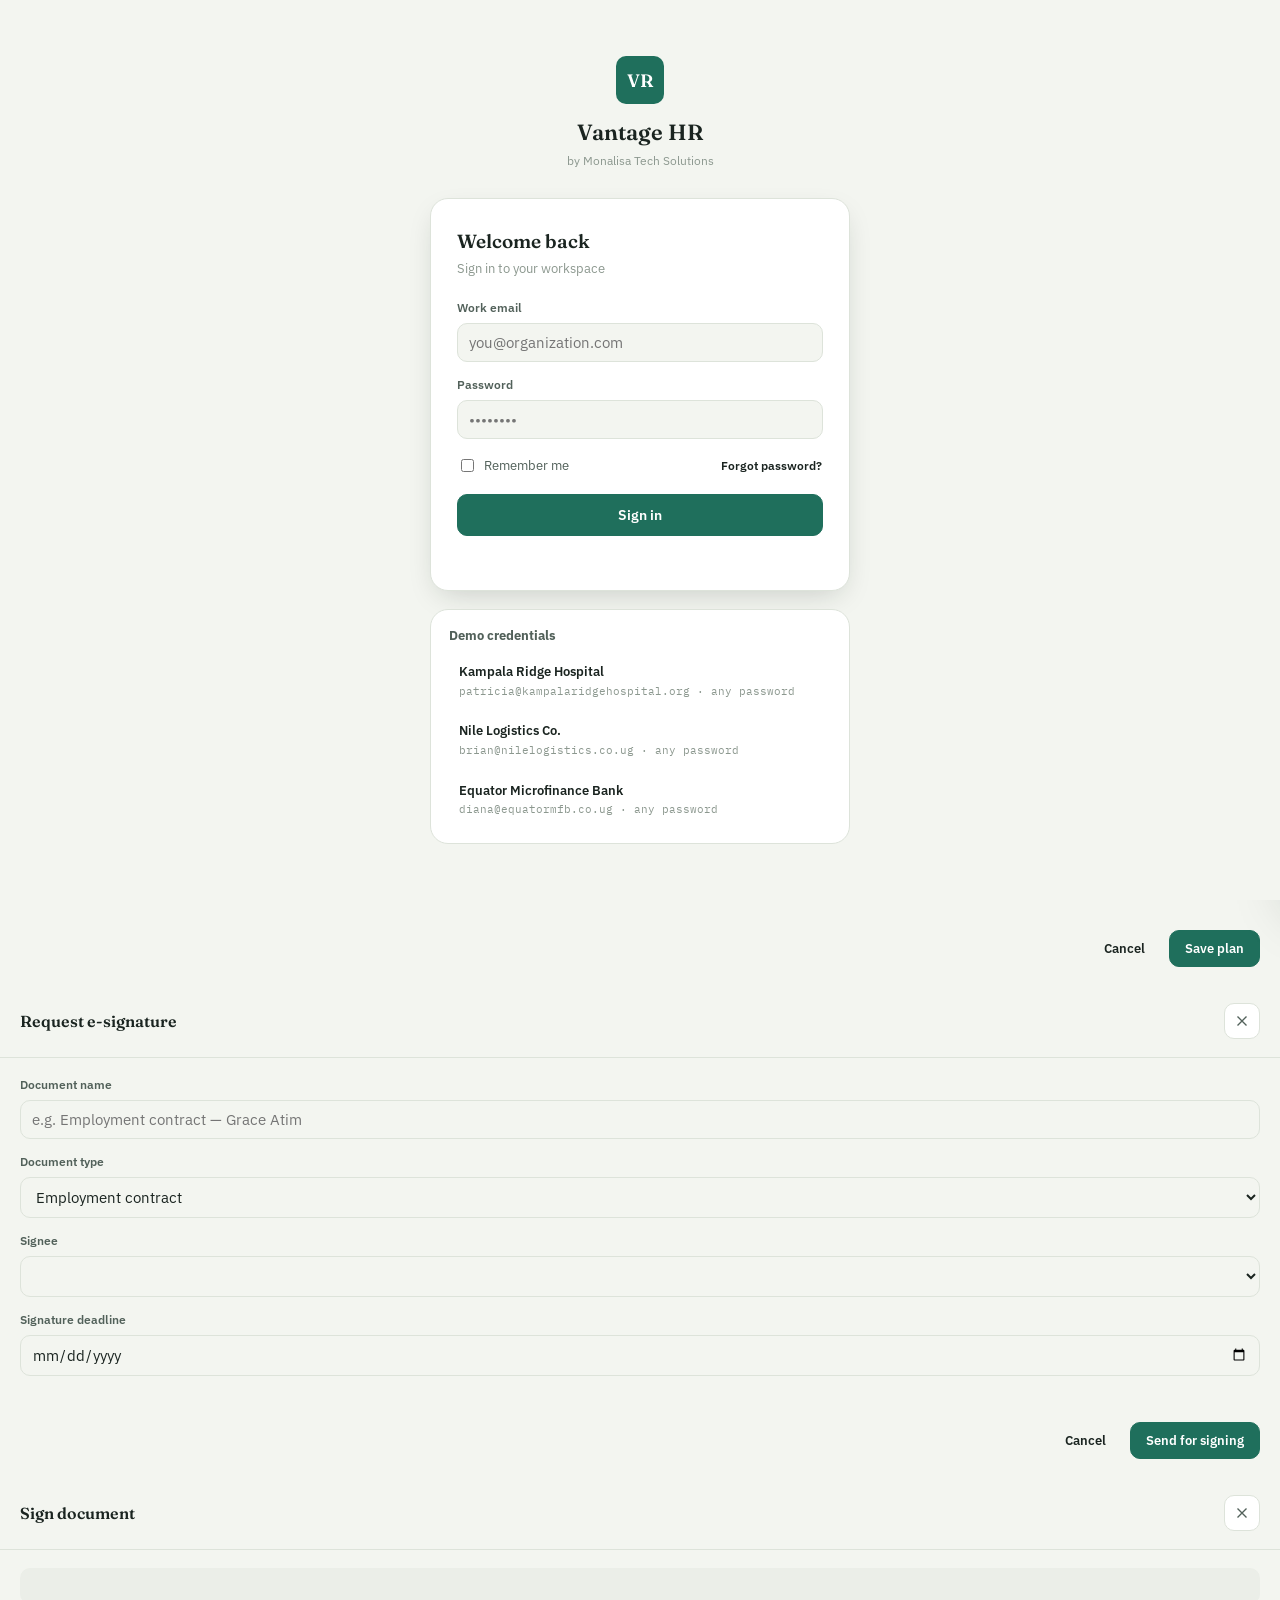
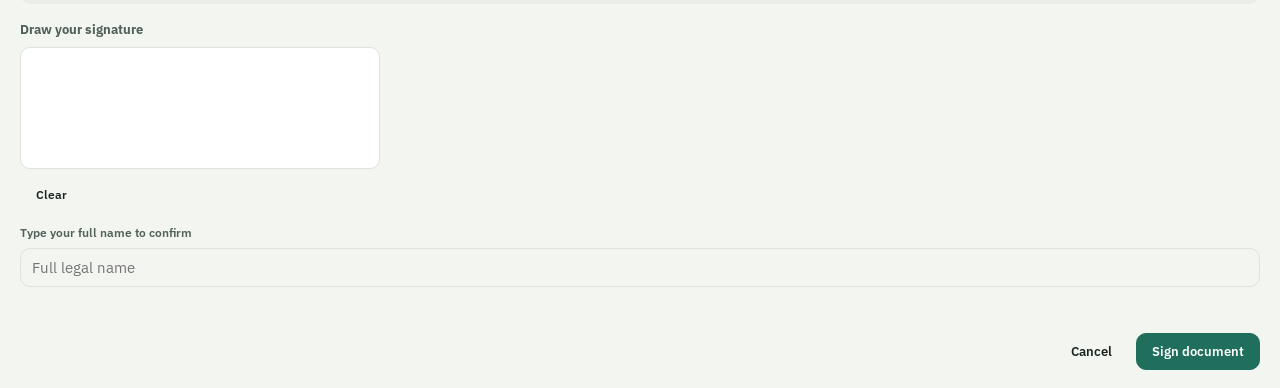
==== commit cbc058f5: "Add files via upload" ====
--- a/index.html
+++ b/index.html
@@ -97,6 +97,66 @@
       <button class="nav-item" data-page="orgchart" data-implemented="true">
         <svg viewBox="0 0 24 24" fill="none" stroke-width="1.6"><rect x="9" y="2" width="6" height="4" rx="1"/><rect x="2" y="18" width="5" height="4" rx="1"/><rect x="9.5" y="18" width="5" height="4" rx="1"/><rect x="17" y="18" width="5" height="4" rx="1"/><path d="M12 6v4M4.5 18v-3a2 2 0 0 1 2-2h11a2 2 0 0 1 2 2v3M12 10v3"/></svg>
         Org Chart
+      </button>
+      <button class="nav-item" data-page="benefits" data-implemented="true">
+        <svg viewBox="0 0 24 24" fill="none" stroke-width="1.6"><path d="M12 21s-8-4.5-8-11a8 8 0 0 1 16 0c0 6.5-8 11-8 11z"/></svg>
+        Benefits
+      </button>
+      <button class="nav-item" data-page="expenses" data-implemented="true">
+        <svg viewBox="0 0 24 24" fill="none" stroke-width="1.6"><rect x="2" y="5" width="20" height="14" rx="2"/><path d="M2 10h20"/><circle cx="7" cy="15" r="1.2" fill="currentColor" stroke="none"/></svg>
+        Expenses
+      </button>
+      <button class="nav-item" data-page="assets" data-implemented="true">
+        <svg viewBox="0 0 24 24" fill="none" stroke-width="1.6"><rect x="2" y="3" width="20" height="14" rx="2"/><path d="M8 21h8M12 17v4"/></svg>
+        Assets
+      </button>
+      <button class="nav-item" data-page="learning" data-implemented="true">
+        <svg viewBox="0 0 24 24" fill="none" stroke-width="1.6"><path d="M2 3h6a4 4 0 0 1 4 4v14a3 3 0 0 0-3-3H2z"/><path d="M22 3h-6a4 4 0 0 0-4 4v14a3 3 0 0 1 3-3h7z"/></svg>
+        Learning &amp; Dev
+      </button>
+      <button class="nav-item" data-page="engagement" data-implemented="true">
+        <svg viewBox="0 0 24 24" fill="none" stroke-width="1.6"><path d="M21 15a2 2 0 0 1-2 2H7l-4 4V5a2 2 0 0 1 2-2h14a2 2 0 0 1 2 2z"/></svg>
+        Engagement
+      </button>
+      <button class="nav-item" data-page="servicedesk" data-implemented="true">
+        <svg viewBox="0 0 24 24" fill="none" stroke-width="1.6"><circle cx="12" cy="12" r="9"/><path d="M12 8v4l3 3"/></svg>
+        Service Desk
+      </button>
+      <button class="nav-item" data-page="announcements" data-implemented="true">
+        <svg viewBox="0 0 24 24" fill="none" stroke-width="1.6"><path d="M22 12h-4l-3 9L9 3l-3 9H2"/></svg>
+        Announcements
+      </button>
+      <button class="nav-item" data-page="travel" data-implemented="true">
+        <svg viewBox="0 0 24 24" fill="none" stroke-width="1.6"><path d="M12 2L2 7l10 5 10-5-10-5z"/><path d="M2 17l10 5 10-5"/><path d="M2 12l10 5 10-5"/></svg>
+        Travel
+      </button>
+      <button class="nav-item" data-page="onboarding" data-implemented="true">
+        <svg viewBox="0 0 24 24" fill="none" stroke-width="1.6"><path d="M16 21v-2a4 4 0 0 0-4-4H6a4 4 0 0 0-4 4v2"/><circle cx="9" cy="7" r="4"/><path d="M22 21v-2a4 4 0 0 0-3-3.87"/><path d="M16 3.13a4 4 0 0 1 0 7.75"/></svg>
+        Onboarding
+      </button>
+      <button class="nav-item" data-page="knowledge" data-implemented="true">
+        <svg viewBox="0 0 24 24" fill="none" stroke-width="1.6"><path d="M4 19.5A2.5 2.5 0 0 1 6.5 17H20"/><path d="M6.5 2H20v20H6.5A2.5 2.5 0 0 1 4 19.5v-15A2.5 2.5 0 0 1 6.5 2z"/></svg>
+        Knowledge Base
+      </button>
+      <button class="nav-item" data-page="succession" data-implemented="true">
+        <svg viewBox="0 0 24 24" fill="none" stroke-width="1.6"><path d="M17 21v-2a4 4 0 0 0-4-4H5a4 4 0 0 0-4 4v2"/><circle cx="9" cy="7" r="4"/><polyline points="16 11 18 13 22 9"/></svg>
+        Succession
+      </button>
+      <button class="nav-item" data-page="workforce" data-implemented="true">
+        <svg viewBox="0 0 24 24" fill="none" stroke-width="1.6"><line x1="18" y1="20" x2="18" y2="10"/><line x1="12" y1="20" x2="12" y2="4"/><line x1="6" y1="20" x2="6" y2="14"/></svg>
+        Workforce Plan
+      </button>
+      <button class="nav-item" data-page="compensation" data-implemented="true">
+        <svg viewBox="0 0 24 24" fill="none" stroke-width="1.6"><circle cx="12" cy="12" r="10"/><path d="M12 6v6l4 2"/></svg>
+        Compensation
+      </button>
+      <button class="nav-item" data-page="executive" data-implemented="true">
+        <svg viewBox="0 0 24 24" fill="none" stroke-width="1.6"><rect x="3" y="3" width="7" height="7"/><rect x="14" y="3" width="7" height="7"/><rect x="14" y="14" width="7" height="7"/><rect x="3" y="14" width="7" height="7"/></svg>
+        Executive
+      </button>
+      <button class="nav-item" data-page="signatures" data-implemented="true">
+        <svg viewBox="0 0 24 24" fill="none" stroke-width="1.6"><path d="M12 20h9"/><path d="M16.5 3.5a2.121 2.121 0 0 1 3 3L7 19l-4 1 1-4L16.5 3.5z"/></svg>
+        e-Signatures
       </button>
       <button class="nav-item" data-page="notifications" data-implemented="true">
         <svg viewBox="0 0 24 24" fill="none" stroke-width="1.6"><path d="M6 9.5a6 6 0 0 1 12 0c0 4 1.5 5.5 1.5 5.5h-15S6 13.5 6 9.5Z"/><path d="M10 18a2.2 2.2 0 0 0 4 0"/></svg>
@@ -588,6 +648,328 @@
         </div>
       </section>
 
+      <!-- BENEFITS -->
+      <section class="page" id="page-benefits">
+        <div class="page-header">
+          <div><h1>Benefits</h1><div class="sub" id="benefits-sub"></div></div>
+          <button class="btn btn-primary" id="add-benefit-btn">Add benefit</button>
+        </div>
+        <div class="kpi-row" id="benefits-kpi-row"></div>
+        <div class="panel" style="margin-bottom:16px;">
+          <div class="panel-head"><h3>Benefit catalogue</h3><span class="hint" id="benefits-catalog-hint"></span></div>
+          <div id="benefits-catalog-list"></div>
+        </div>
+        <div class="panel">
+          <div class="panel-head"><h3>Employee enrolments</h3></div>
+          <div class="table-wrap" style="border:none;">
+            <table class="emp-table">
+              <thead><tr><th>Employee</th><th>Department</th><th>Enrolled benefits</th><th>Coverage value</th><th>Status</th></tr></thead>
+              <tbody id="benefits-enrolment-tbody"></tbody>
+            </table>
+          </div>
+        </div>
+      </section>
+
+      <!-- EXPENSES -->
+      <section class="page" id="page-expenses">
+        <div class="page-header">
+          <div><h1>Expenses</h1><div class="sub" id="expenses-sub"></div></div>
+          <button class="btn btn-primary" id="add-expense-btn">Submit claim</button>
+        </div>
+        <div class="kpi-row" id="expenses-kpi-row"></div>
+        <div class="panel" style="margin-bottom:16px;">
+          <div class="panel-head"><h3>Pending approval</h3><span class="hint" id="expenses-pending-hint"></span></div>
+          <div id="expenses-pending-list"></div>
+        </div>
+        <div class="panel">
+          <div class="panel-head"><h3>All expense claims</h3>
+            <div class="chip-group" id="expense-status-chips">
+              <button class="chip active" data-expense-status="All">All</button>
+              <button class="chip" data-expense-status="Pending">Pending</button>
+              <button class="chip" data-expense-status="Approved">Approved</button>
+              <button class="chip" data-expense-status="Rejected">Rejected</button>
+            </div>
+          </div>
+          <div class="table-wrap" style="border:none;">
+            <table class="emp-table">
+              <thead><tr><th>Employee</th><th>Category</th><th>Description</th><th>Amount</th><th>Date</th><th>Status</th></tr></thead>
+              <tbody id="expenses-tbody"></tbody>
+            </table>
+          </div>
+        </div>
+      </section>
+
+      <!-- ASSETS -->
+      <section class="page" id="page-assets">
+        <div class="page-header">
+          <div><h1>Asset Management</h1><div class="sub" id="assets-sub"></div></div>
+          <button class="btn btn-primary" id="add-asset-btn">Register asset</button>
+        </div>
+        <div class="kpi-row" id="assets-kpi-row"></div>
+        <div class="filters-bar" style="margin-bottom:12px;">
+          <div class="search-wrap" style="max-width:260px;">
+            <svg viewBox="0 0 24 24" fill="none" stroke-width="1.8"><circle cx="11" cy="11" r="6.5"/><path d="M20 20l-3.8-3.8"/></svg>
+            <input type="text" id="asset-search" placeholder="Search assets" aria-label="Search assets">
+          </div>
+          <div class="chip-group" id="asset-status-chips">
+            <button class="chip active" data-asset-status="All">All</button>
+            <button class="chip" data-asset-status="In use">In use</button>
+            <button class="chip" data-asset-status="Available">Available</button>
+            <button class="chip" data-asset-status="Maintenance">Maintenance</button>
+          </div>
+        </div>
+        <div class="table-wrap">
+          <table class="emp-table">
+            <thead><tr><th>Asset</th><th>Category</th><th>Serial / Tag</th><th>Assigned to</th><th>Status</th><th>Value</th><th></th></tr></thead>
+            <tbody id="assets-tbody"></tbody>
+          </table>
+        </div>
+      </section>
+
+      <!-- LEARNING & DEVELOPMENT -->
+      <section class="page" id="page-learning">
+        <div class="page-header">
+          <div><h1>Learning &amp; Development</h1><div class="sub" id="learning-sub"></div></div>
+          <button class="btn btn-primary" id="add-course-btn">Add course</button>
+        </div>
+        <div class="kpi-row" id="learning-kpi-row"></div>
+        <div class="panel" style="margin-bottom:16px;">
+          <div class="panel-head"><h3>Course catalogue</h3>
+            <div class="chip-group" id="course-category-chips"></div>
+          </div>
+          <div id="course-list"></div>
+        </div>
+        <div class="panel">
+          <div class="panel-head"><h3>Team progress</h3><span class="hint" id="learning-progress-hint"></span></div>
+          <div class="table-wrap" style="border:none;">
+            <table class="emp-table">
+              <thead><tr><th>Employee</th><th>Department</th><th>Completed</th><th>In progress</th><th>Completion rate</th></tr></thead>
+              <tbody id="learning-progress-tbody"></tbody>
+            </table>
+          </div>
+        </div>
+      </section>
+
+      <!-- ENGAGEMENT & SURVEYS -->
+      <section class="page" id="page-engagement">
+        <div class="page-header">
+          <div><h1>Engagement &amp; Surveys</h1><div class="sub" id="engagement-sub"></div></div>
+          <button class="btn btn-primary" id="launch-survey-btn">Launch survey</button>
+        </div>
+        <div class="kpi-row" id="engagement-kpi-row"></div>
+        <div class="panel" style="margin-bottom:16px;">
+          <div class="panel-head"><h3>Active surveys</h3></div>
+          <div id="surveys-active-list"></div>
+        </div>
+        <div class="panel" style="margin-bottom:16px;">
+          <div class="panel-head"><h3>Pulse score trend</h3><span class="hint">Last 6 months</span></div>
+          <div id="pulse-trend-chart"></div>
+        </div>
+        <div class="panel">
+          <div class="panel-head"><h3>Recognition wall</h3>
+            <button class="btn" id="give-recognition-btn" style="font-size:12px;padding:7px 13px;">Give recognition</button>
+          </div>
+          <div id="recognition-list"></div>
+        </div>
+      </section>
+
+      <!-- SERVICE DESK -->
+      <section class="page" id="page-servicedesk">
+        <div class="page-header">
+          <div><h1>Service Desk</h1><div class="sub" id="servicedesk-sub"></div></div>
+          <button class="btn btn-primary" id="new-ticket-btn">New ticket</button>
+        </div>
+        <div class="kpi-row" id="servicedesk-kpi-row"></div>
+        <div class="panel" style="margin-bottom:16px;">
+          <div class="panel-head"><h3>Open tickets</h3>
+            <div class="chip-group" id="ticket-filter-chips">
+              <button class="chip active" data-ticket-filter="All">All</button>
+              <button class="chip" data-ticket-filter="Open">Open</button>
+              <button class="chip" data-ticket-filter="In progress">In progress</button>
+              <button class="chip" data-ticket-filter="Resolved">Resolved</button>
+            </div>
+          </div>
+          <div id="ticket-list"></div>
+        </div>
+      </section>
+
+      <!-- ANNOUNCEMENTS -->
+      <section class="page" id="page-announcements">
+        <div class="page-header">
+          <div><h1>Announcements</h1><div class="sub" id="announcements-sub"></div></div>
+          <button class="btn btn-primary" id="new-announcement-btn">New announcement</button>
+        </div>
+        <div id="announcements-list"></div>
+      </section>
+
+      <!-- TRAVEL -->
+      <section class="page" id="page-travel">
+        <div class="page-header">
+          <div><h1>Travel Management</h1><div class="sub" id="travel-sub"></div></div>
+          <button class="btn btn-primary" id="new-travel-btn">Request travel</button>
+        </div>
+        <div class="kpi-row" id="travel-kpi-row"></div>
+        <div class="panel" style="margin-bottom:16px;">
+          <div class="panel-head"><h3>Pending approvals</h3><span class="hint" id="travel-pending-hint"></span></div>
+          <div id="travel-pending-list"></div>
+        </div>
+        <div class="panel">
+          <div class="panel-head"><h3>All travel requests</h3></div>
+          <div class="table-wrap" style="border:none;">
+            <table class="emp-table">
+              <thead><tr><th>Traveller</th><th>Destination</th><th>Purpose</th><th>Dates</th><th>Est. cost</th><th>Status</th></tr></thead>
+              <tbody id="travel-tbody"></tbody>
+            </table>
+          </div>
+        </div>
+      </section>
+
+      <!-- ONBOARDING -->
+      <section class="page" id="page-onboarding">
+        <div class="page-header">
+          <div><h1>Onboarding</h1><div class="sub" id="onboarding-sub"></div></div>
+          <button class="btn btn-primary" id="start-onboarding-btn">Start onboarding</button>
+        </div>
+        <div class="kpi-row" id="onboarding-kpi-row"></div>
+        <div class="panel" style="margin-bottom:16px;">
+          <div class="panel-head"><h3>Active onboarding plans</h3></div>
+          <div id="onboarding-active-list"></div>
+        </div>
+        <div class="panel">
+          <div class="panel-head"><h3>Onboarding checklist template</h3><span class="hint">Applied to all new hires</span></div>
+          <div id="onboarding-checklist"></div>
+        </div>
+      </section>
+
+      <!-- KNOWLEDGE BASE -->
+      <section class="page" id="page-knowledge">
+        <div class="page-header">
+          <div><h1>Knowledge Base</h1><div class="sub" id="knowledge-sub"></div></div>
+          <button class="btn btn-primary" id="new-article-btn">New article</button>
+        </div>
+        <div class="filters-bar" style="margin-bottom:12px;">
+          <div class="search-wrap" style="max-width:300px;">
+            <svg viewBox="0 0 24 24" fill="none" stroke-width="1.8"><circle cx="11" cy="11" r="6.5"/><path d="M20 20l-3.8-3.8"/></svg>
+            <input type="text" id="knowledge-search" placeholder="Search articles and policies" aria-label="Search knowledge base">
+          </div>
+          <div class="chip-group" id="knowledge-category-chips"></div>
+        </div>
+        <div id="knowledge-list"></div>
+      </section>
+
+      <!-- SUCCESSION PLANNING -->
+      <section class="page" id="page-succession">
+        <div class="page-header">
+          <div><h1>Succession Planning</h1><div class="sub" id="succession-sub"></div></div>
+          <button class="btn btn-primary" id="add-successor-btn">Add successor</button>
+        </div>
+        <div class="kpi-row" id="succession-kpi-row"></div>
+        <div class="panel" style="margin-bottom:16px;">
+          <div class="panel-head"><h3>Key role succession map</h3><span class="hint">Readiness ratings: 🟢 Ready now · 🟡 Ready in 1–2 years · 🔴 Development needed</span></div>
+          <div id="succession-map"></div>
+        </div>
+        <div class="panel">
+          <div class="panel-head"><h3>Talent pipeline</h3><span class="hint" id="succession-pipeline-hint"></span></div>
+          <div id="succession-pipeline"></div>
+        </div>
+      </section>
+
+      <!-- WORKFORCE PLANNING -->
+      <section class="page" id="page-workforce">
+        <div class="page-header">
+          <div><h1>Workforce Planning</h1><div class="sub" id="workforce-sub"></div></div>
+          <button class="btn btn-primary" id="add-headcount-btn">Add plan</button>
+        </div>
+        <div class="kpi-row" id="workforce-kpi-row"></div>
+        <div class="panel" style="margin-bottom:16px;">
+          <div class="panel-head"><h3>Headcount forecast vs. actual</h3><span class="hint">Next 6 months</span></div>
+          <div id="workforce-forecast-chart"></div>
+        </div>
+        <div class="panel" style="margin-bottom:16px;">
+          <div class="panel-head"><h3>Budget vs. actual payroll cost</h3></div>
+          <div id="workforce-budget-chart"></div>
+        </div>
+        <div class="panel">
+          <div class="panel-head"><h3>Department headcount plan</h3></div>
+          <div class="table-wrap" style="border:none;">
+            <table class="emp-table">
+              <thead><tr><th>Department</th><th>Current</th><th>Planned</th><th>Variance</th><th>Open reqs</th><th>Budget (UGX)</th></tr></thead>
+              <tbody id="workforce-dept-tbody"></tbody>
+            </table>
+          </div>
+        </div>
+      </section>
+
+      <!-- COMPENSATION PLANNING -->
+      <section class="page" id="page-compensation">
+        <div class="page-header">
+          <div><h1>Compensation Planning</h1><div class="sub" id="compensation-sub"></div></div>
+          <button class="btn btn-primary" id="run-merit-btn">Run merit cycle</button>
+        </div>
+        <div class="kpi-row" id="compensation-kpi-row"></div>
+        <div class="panel" style="margin-bottom:16px;">
+          <div class="panel-head"><h3>Salary bands</h3><span class="hint">By grade / department</span></div>
+          <div id="salary-bands-list"></div>
+        </div>
+        <div class="panel" style="margin-bottom:16px;">
+          <div class="panel-head"><h3>Merit increase proposals</h3><span class="hint" id="merit-cycle-label"></span></div>
+          <div class="table-wrap" style="border:none;">
+            <table class="emp-table">
+              <thead><tr><th>Employee</th><th>Department</th><th>Current salary</th><th>Proposed increase</th><th>New salary</th><th>Justification</th><th>Status</th></tr></thead>
+              <tbody id="merit-tbody"></tbody>
+            </table>
+          </div>
+        </div>
+        <div class="panel">
+          <div class="panel-head"><h3>Pay equity overview</h3><span class="hint">Avg salary by department</span></div>
+          <div id="pay-equity-chart"></div>
+        </div>
+      </section>
+
+      <!-- EXECUTIVE DASHBOARD -->
+      <section class="page" id="page-executive">
+        <div class="page-header">
+          <div><h1>Executive Overview</h1><div class="sub" id="executive-sub"></div></div>
+          <button class="btn" id="exec-print-btn">Export report</button>
+        </div>
+        <div id="exec-org-switcher" style="display:flex;gap:8px;margin-bottom:18px;flex-wrap:wrap;"></div>
+        <div id="executive-kpi-grid"></div>
+        <div class="report-panels" style="margin-top:16px;">
+          <div class="panel"><div class="panel-head"><h3>Headcount by org</h3></div><div id="exec-headcount-chart"></div></div>
+          <div class="panel"><div class="panel-head"><h3>Payroll cost by org</h3></div><div id="exec-payroll-chart"></div></div>
+        </div>
+        <div class="report-panels" style="margin-top:16px;">
+          <div class="panel"><div class="panel-head"><h3>Avg. pulse score by org</h3></div><div id="exec-pulse-chart"></div></div>
+          <div class="panel"><div class="panel-head"><h3>Open roles by org</h3></div><div id="exec-roles-chart"></div></div>
+        </div>
+        <div class="panel" style="margin-top:16px;">
+          <div class="panel-head"><h3>Pending actions across all orgs</h3></div>
+          <div id="exec-pending-list"></div>
+        </div>
+      </section>
+
+      <!-- DIGITAL SIGNATURES -->
+      <section class="page" id="page-signatures">
+        <div class="page-header">
+          <div><h1>e-Signatures</h1><div class="sub" id="signatures-sub"></div></div>
+          <button class="btn btn-primary" id="new-signature-request-btn">Request signature</button>
+        </div>
+        <div class="kpi-row" id="signatures-kpi-row"></div>
+        <div class="panel" style="margin-bottom:16px;">
+          <div class="panel-head"><h3>Pending signatures</h3><span class="hint" id="sig-pending-hint"></span></div>
+          <div id="sig-pending-list"></div>
+        </div>
+        <div class="panel">
+          <div class="panel-head"><h3>All signature requests</h3></div>
+          <div class="table-wrap" style="border:none;">
+            <table class="emp-table">
+              <thead><tr><th>Document</th><th>Signee</th><th>Type</th><th>Requested</th><th>Deadline</th><th>Status</th><th></th></tr></thead>
+              <tbody id="signatures-tbody"></tbody>
+            </table>
+          </div>
+        </div>
+      </section>
+
     </div>
   </div>
 </div>
@@ -1017,6 +1399,291 @@
   </div>
 </div>
 
+<!-- ADD BENEFIT MODAL -->
+<div id="benefit-modal-overlay">
+  <div id="benefit-modal" role="dialog" aria-modal="true" aria-labelledby="benefit-modal-title">
+    <div class="modal-head"><h3 id="benefit-modal-title">Add a benefit</h3>
+      <button class="icon-btn" id="benefit-modal-close" aria-label="Close"><svg viewBox="0 0 24 24" fill="none" stroke-width="1.8"><path d="M6 6l12 12M18 6L6 18"/></svg></button>
+    </div>
+    <div class="modal-body">
+      <div class="field"><label for="ben-name">Benefit name</label><input type="text" id="ben-name" placeholder="e.g. Medical insurance"></div>
+      <div class="field"><label for="ben-category">Category</label>
+        <select id="ben-category"><option>Health</option><option>Insurance</option><option>Transport</option><option>Housing</option><option>Retirement</option><option>Wellness</option><option>Education</option></select>
+      </div>
+      <div class="field"><label for="ben-value">Monthly value (UGX)</label><input type="number" id="ben-value" min="0" step="10000" placeholder="e.g. 200000"></div>
+      <div class="field"><label for="ben-desc">Description</label><input type="text" id="ben-desc" placeholder="Brief description"></div>
+    </div>
+    <div class="modal-foot"><button class="btn btn-quiet" id="benefit-modal-cancel">Cancel</button><button class="btn btn-primary" id="benefit-modal-submit">Add benefit</button></div>
+  </div>
+</div>
+
+<!-- SUBMIT EXPENSE MODAL -->
+<div id="expense-modal-overlay">
+  <div id="expense-modal" role="dialog" aria-modal="true" aria-labelledby="expense-modal-title">
+    <div class="modal-head"><h3 id="expense-modal-title">Submit expense claim</h3>
+      <button class="icon-btn" id="expense-modal-close" aria-label="Close"><svg viewBox="0 0 24 24" fill="none" stroke-width="1.8"><path d="M6 6l12 12M18 6L6 18"/></svg></button>
+    </div>
+    <div class="modal-body">
+      <div class="field"><label for="exp-employee">Employee</label><select id="exp-employee"></select></div>
+      <div class="field"><label for="exp-category">Category</label>
+        <select id="exp-category"><option>Travel</option><option>Accommodation</option><option>Meals</option><option>Equipment</option><option>Training</option><option>Communication</option><option>Other</option></select>
+      </div>
+      <div class="field"><label for="exp-desc">Description</label><input type="text" id="exp-desc" placeholder="What was this expense for?"></div>
+      <div class="field-grid">
+        <div class="field"><label for="exp-amount">Amount (UGX)</label><input type="number" id="exp-amount" min="0" step="1000"></div>
+        <div class="field"><label for="exp-date">Date</label><input type="date" id="exp-date"></div>
+      </div>
+    </div>
+    <div class="modal-foot"><button class="btn btn-quiet" id="expense-modal-cancel">Cancel</button><button class="btn btn-primary" id="expense-modal-submit">Submit claim</button></div>
+  </div>
+</div>
+
+<!-- REGISTER ASSET MODAL -->
+<div id="asset-modal-overlay">
+  <div id="asset-modal" role="dialog" aria-modal="true" aria-labelledby="asset-modal-title">
+    <div class="modal-head"><h3 id="asset-modal-title">Register asset</h3>
+      <button class="icon-btn" id="asset-modal-close" aria-label="Close"><svg viewBox="0 0 24 24" fill="none" stroke-width="1.8"><path d="M6 6l12 12M18 6L6 18"/></svg></button>
+    </div>
+    <div class="modal-body">
+      <div class="field"><label for="ast-name">Asset name</label><input type="text" id="ast-name" placeholder="e.g. Dell Laptop XPS 15"></div>
+      <div class="field"><label for="ast-category">Category</label>
+        <select id="ast-category"><option>Computer</option><option>Phone</option><option>Vehicle</option><option>Furniture</option><option>Medical equipment</option><option>Tools</option><option>Other</option></select>
+      </div>
+      <div class="field-grid">
+        <div class="field"><label for="ast-serial">Serial / Tag</label><input type="text" id="ast-serial" placeholder="e.g. SN-2024-001"></div>
+        <div class="field"><label for="ast-value">Purchase value (UGX)</label><input type="number" id="ast-value" min="0" step="10000"></div>
+      </div>
+      <div class="field"><label for="ast-assign">Assign to</label><select id="ast-assign"><option value="">Unassigned</option></select></div>
+    </div>
+    <div class="modal-foot"><button class="btn btn-quiet" id="asset-modal-cancel">Cancel</button><button class="btn btn-primary" id="asset-modal-submit">Register</button></div>
+  </div>
+</div>
+
+<!-- ADD COURSE MODAL -->
+<div id="course-modal-overlay">
+  <div id="course-modal" role="dialog" aria-modal="true" aria-labelledby="course-modal-title">
+    <div class="modal-head"><h3 id="course-modal-title">Add a course</h3>
+      <button class="icon-btn" id="course-modal-close" aria-label="Close"><svg viewBox="0 0 24 24" fill="none" stroke-width="1.8"><path d="M6 6l12 12M18 6L6 18"/></svg></button>
+    </div>
+    <div class="modal-body">
+      <div class="field"><label for="crs-title">Course title</label><input type="text" id="crs-title" placeholder="e.g. Data protection fundamentals"></div>
+      <div class="field"><label for="crs-category">Category</label>
+        <select id="crs-category"><option>Compliance</option><option>Leadership</option><option>Technical</option><option>Safety</option><option>Communication</option><option>Finance</option><option>Wellbeing</option></select>
+      </div>
+      <div class="field-grid">
+        <div class="field"><label for="crs-duration">Duration (hours)</label><input type="number" id="crs-duration" min="0.5" step="0.5" value="2"></div>
+        <div class="field"><label for="crs-deadline">Deadline</label><input type="date" id="crs-deadline"></div>
+      </div>
+      <div class="field"><label for="crs-mandatory">
+        <input type="checkbox" id="crs-mandatory"> Mark as mandatory for all staff
+      </label></div>
+    </div>
+    <div class="modal-foot"><button class="btn btn-quiet" id="course-modal-cancel">Cancel</button><button class="btn btn-primary" id="course-modal-submit">Add course</button></div>
+  </div>
+</div>
+
+<!-- LAUNCH SURVEY MODAL -->
+<div id="survey-modal-overlay">
+  <div id="survey-modal" role="dialog" aria-modal="true" aria-labelledby="survey-modal-title">
+    <div class="modal-head"><h3 id="survey-modal-title">Launch a survey</h3>
+      <button class="icon-btn" id="survey-modal-close" aria-label="Close"><svg viewBox="0 0 24 24" fill="none" stroke-width="1.8"><path d="M6 6l12 12M18 6L6 18"/></svg></button>
+    </div>
+    <div class="modal-body">
+      <div class="field"><label for="srv-title">Survey title</label><input type="text" id="srv-title" placeholder="e.g. Q3 Pulse check"></div>
+      <div class="field"><label for="srv-type">Type</label>
+        <select id="srv-type"><option>Pulse check</option><option>eNPS</option><option>Manager feedback</option><option>Onboarding</option><option>Exit</option><option>Wellbeing</option></select>
+      </div>
+      <div class="field"><label for="srv-deadline">Response deadline</label><input type="date" id="srv-deadline"></div>
+      <div class="field"><label for="srv-anon"><input type="checkbox" id="srv-anon" checked> Anonymous responses</label></div>
+    </div>
+    <div class="modal-foot"><button class="btn btn-quiet" id="survey-modal-cancel">Cancel</button><button class="btn btn-primary" id="survey-modal-submit">Launch survey</button></div>
+  </div>
+</div>
+
+<!-- GIVE RECOGNITION MODAL -->
+<div id="recognition-modal-overlay">
+  <div id="recognition-modal" role="dialog" aria-modal="true" aria-labelledby="recognition-modal-title">
+    <div class="modal-head"><h3 id="recognition-modal-title">Give recognition</h3>
+      <button class="icon-btn" id="recognition-modal-close" aria-label="Close"><svg viewBox="0 0 24 24" fill="none" stroke-width="1.8"><path d="M6 6l12 12M18 6L6 18"/></svg></button>
+    </div>
+    <div class="modal-body">
+      <div class="field"><label for="rec-recipient">Recognise</label><select id="rec-recipient"></select></div>
+      <div class="field"><label for="rec-value">Value</label>
+        <select id="rec-value"><option>🌟 Excellence</option><option>🤝 Teamwork</option><option>💡 Innovation</option><option>❤️ Care</option><option>🚀 Going above and beyond</option><option>🎯 Results</option></select>
+      </div>
+      <div class="field"><label for="rec-message">Message</label><textarea id="rec-message" rows="3" placeholder="What did they do that stood out?"></textarea></div>
+    </div>
+    <div class="modal-foot"><button class="btn btn-quiet" id="recognition-modal-cancel">Cancel</button><button class="btn btn-primary" id="recognition-modal-submit">Send recognition</button></div>
+  </div>
+</div>
+
+<!-- NEW TICKET MODAL -->
+<div id="ticket-modal-overlay">
+  <div id="ticket-modal" role="dialog" aria-modal="true" aria-labelledby="ticket-modal-title">
+    <div class="modal-head"><h3 id="ticket-modal-title">New service request</h3>
+      <button class="icon-btn" id="ticket-modal-close" aria-label="Close"><svg viewBox="0 0 24 24" fill="none" stroke-width="1.8"><path d="M6 6l12 12M18 6L6 18"/></svg></button>
+    </div>
+    <div class="modal-body">
+      <div class="field"><label for="tkt-requester">Requester</label><select id="tkt-requester"></select></div>
+      <div class="field"><label for="tkt-category">Category</label>
+        <select id="tkt-category"><option>IT Support</option><option>HR Query</option><option>Payroll</option><option>Facilities</option><option>Access & Permissions</option><option>Onboarding</option><option>Other</option></select>
+      </div>
+      <div class="field"><label for="tkt-subject">Subject</label><input type="text" id="tkt-subject" placeholder="Brief summary of the request"></div>
+      <div class="field"><label for="tkt-desc">Description</label><textarea id="tkt-desc" rows="3" placeholder="Describe the issue or request in detail"></textarea></div>
+      <div class="field"><label for="tkt-priority">Priority</label>
+        <select id="tkt-priority"><option>Low</option><option>Medium</option><option>High</option><option>Urgent</option></select>
+      </div>
+    </div>
+    <div class="modal-foot"><button class="btn btn-quiet" id="ticket-modal-cancel">Cancel</button><button class="btn btn-primary" id="ticket-modal-submit">Submit request</button></div>
+  </div>
+</div>
+
+<!-- NEW ANNOUNCEMENT MODAL -->
+<div id="announcement-modal-overlay">
+  <div id="announcement-modal" role="dialog" aria-modal="true" aria-labelledby="announcement-modal-title">
+    <div class="modal-head"><h3 id="announcement-modal-title">New announcement</h3>
+      <button class="icon-btn" id="announcement-modal-close" aria-label="Close"><svg viewBox="0 0 24 24" fill="none" stroke-width="1.8"><path d="M6 6l12 12M18 6L6 18"/></svg></button>
+    </div>
+    <div class="modal-body">
+      <div class="field"><label for="ann-title">Title</label><input type="text" id="ann-title" placeholder="e.g. Q3 town hall on 15 July"></div>
+      <div class="field"><label for="ann-category">Category</label>
+        <select id="ann-category"><option>General</option><option>Policy update</option><option>Event</option><option>Celebration</option><option>Urgent</option></select>
+      </div>
+      <div class="field"><label for="ann-body">Message</label><textarea id="ann-body" rows="4" placeholder="Write your announcement here"></textarea></div>
+      <div class="field"><label for="ann-pinned"><input type="checkbox" id="ann-pinned"> Pin to top</label></div>
+    </div>
+    <div class="modal-foot"><button class="btn btn-quiet" id="announcement-modal-cancel">Cancel</button><button class="btn btn-primary" id="announcement-modal-submit">Publish</button></div>
+  </div>
+</div>
+
+<!-- TRAVEL REQUEST MODAL -->
+<div id="travel-modal-overlay">
+  <div id="travel-modal" role="dialog" aria-modal="true" aria-labelledby="travel-modal-title">
+    <div class="modal-head"><h3 id="travel-modal-title">Travel request</h3>
+      <button class="icon-btn" id="travel-modal-close" aria-label="Close"><svg viewBox="0 0 24 24" fill="none" stroke-width="1.8"><path d="M6 6l12 12M18 6L6 18"/></svg></button>
+    </div>
+    <div class="modal-body">
+      <div class="field"><label for="trv-traveller">Traveller</label><select id="trv-traveller"></select></div>
+      <div class="field"><label for="trv-destination">Destination</label><input type="text" id="trv-destination" placeholder="e.g. Nairobi, Kenya"></div>
+      <div class="field"><label for="trv-purpose">Purpose</label><input type="text" id="trv-purpose" placeholder="e.g. Client meeting — Equity Bank"></div>
+      <div class="field-grid">
+        <div class="field"><label for="trv-depart">Departure date</label><input type="date" id="trv-depart"></div>
+        <div class="field"><label for="trv-return">Return date</label><input type="date" id="trv-return"></div>
+      </div>
+      <div class="field"><label for="trv-cost">Estimated cost (UGX)</label><input type="number" id="trv-cost" min="0" step="10000"></div>
+    </div>
+    <div class="modal-foot"><button class="btn btn-quiet" id="travel-modal-cancel">Cancel</button><button class="btn btn-primary" id="travel-modal-submit">Submit request</button></div>
+  </div>
+</div>
+
+<!-- START ONBOARDING MODAL -->
+<div id="onboarding-modal-overlay">
+  <div id="onboarding-modal" role="dialog" aria-modal="true" aria-labelledby="onboarding-modal-title">
+    <div class="modal-head"><h3 id="onboarding-modal-title">Start onboarding plan</h3>
+      <button class="icon-btn" id="onboarding-modal-close" aria-label="Close"><svg viewBox="0 0 24 24" fill="none" stroke-width="1.8"><path d="M6 6l12 12M18 6L6 18"/></svg></button>
+    </div>
+    <div class="modal-body">
+      <div class="field"><label for="ob-employee">New hire</label><select id="ob-employee"></select></div>
+      <div class="field"><label for="ob-buddy">Onboarding buddy</label><select id="ob-buddy"><option value="">No buddy assigned</option></select></div>
+      <div class="field"><label for="ob-startdate">Start date</label><input type="date" id="ob-startdate"></div>
+    </div>
+    <div class="modal-foot"><button class="btn btn-quiet" id="onboarding-modal-cancel">Cancel</button><button class="btn btn-primary" id="onboarding-modal-submit">Start plan</button></div>
+  </div>
+</div>
+
+<!-- NEW ARTICLE MODAL -->
+<div id="article-modal-overlay">
+  <div id="article-modal" role="dialog" aria-modal="true" aria-labelledby="article-modal-title">
+    <div class="modal-head"><h3 id="article-modal-title">New article</h3>
+      <button class="icon-btn" id="article-modal-close" aria-label="Close"><svg viewBox="0 0 24 24" fill="none" stroke-width="1.8"><path d="M6 6l12 12M18 6L6 18"/></svg></button>
+    </div>
+    <div class="modal-body">
+      <div class="field"><label for="art-title">Title</label><input type="text" id="art-title" placeholder="e.g. Annual leave policy"></div>
+      <div class="field"><label for="art-category">Category</label>
+        <select id="art-category"><option>HR Policies</option><option>IT & Systems</option><option>Benefits</option><option>Health & Safety</option><option>Finance</option><option>Onboarding</option><option>Code of Conduct</option></select>
+      </div>
+      <div class="field"><label for="art-content">Content</label><textarea id="art-content" rows="5" placeholder="Write the full article content here"></textarea></div>
+    </div>
+    <div class="modal-foot"><button class="btn btn-quiet" id="article-modal-cancel">Cancel</button><button class="btn btn-primary" id="article-modal-submit">Publish article</button></div>
+  </div>
+</div>
+
+<!-- SUCCESSION — ADD SUCCESSOR MODAL -->
+<div id="successor-modal-overlay">
+  <div id="successor-modal" role="dialog" aria-modal="true" aria-labelledby="successor-modal-title">
+    <div class="modal-head"><h3 id="successor-modal-title">Add successor</h3>
+      <button class="icon-btn" id="successor-modal-close" aria-label="Close"><svg viewBox="0 0 24 24" fill="none" stroke-width="1.8"><path d="M6 6l12 12M18 6L6 18"/></svg></button>
+    </div>
+    <div class="modal-body">
+      <div class="field"><label for="suc-role">Key role / position</label><input type="text" id="suc-role" placeholder="e.g. Head of Nursing"></div>
+      <div class="field"><label for="suc-incumbent">Current incumbent</label><select id="suc-incumbent"><option value="">Vacant / external</option></select></div>
+      <div class="field"><label for="suc-candidate">Successor candidate</label><select id="suc-candidate"></select></div>
+      <div class="field"><label for="suc-readiness">Readiness</label>
+        <select id="suc-readiness"><option value="ready">🟢 Ready now</option><option value="soon">🟡 Ready in 1–2 years</option><option value="dev">🔴 Development needed</option></select>
+      </div>
+      <div class="field"><label for="suc-notes">Development notes</label><textarea id="suc-notes" rows="2" placeholder="What's needed for this person to be ready?"></textarea></div>
+    </div>
+    <div class="modal-foot"><button class="btn btn-quiet" id="successor-modal-cancel">Cancel</button><button class="btn btn-primary" id="successor-modal-submit">Save</button></div>
+  </div>
+</div>
+
+<!-- WORKFORCE — ADD PLAN MODAL -->
+<div id="headcount-modal-overlay">
+  <div id="headcount-modal" role="dialog" aria-modal="true" aria-labelledby="headcount-modal-title">
+    <div class="modal-head"><h3 id="headcount-modal-title">Add headcount plan</h3>
+      <button class="icon-btn" id="headcount-modal-close" aria-label="Close"><svg viewBox="0 0 24 24" fill="none" stroke-width="1.8"><path d="M6 6l12 12M18 6L6 18"/></svg></button>
+    </div>
+    <div class="modal-body">
+      <div class="field"><label for="hcp-dept">Department</label><select id="hcp-dept"></select></div>
+      <div class="field-grid">
+        <div class="field"><label for="hcp-planned">Planned headcount</label><input type="number" id="hcp-planned" min="0"></div>
+        <div class="field"><label for="hcp-budget">Monthly budget (UGX)</label><input type="number" id="hcp-budget" min="0" step="100000"></div>
+      </div>
+      <div class="field"><label for="hcp-period">Planning period</label>
+        <select id="hcp-period"><option>H2 2026</option><option>Q3 2026</option><option>Q4 2026</option><option>FY 2027</option></select>
+      </div>
+    </div>
+    <div class="modal-foot"><button class="btn btn-quiet" id="headcount-modal-cancel">Cancel</button><button class="btn btn-primary" id="headcount-modal-submit">Save plan</button></div>
+  </div>
+</div>
+
+<!-- COMPENSATION — MERIT MODAL (auto-generated, no custom modal needed) -->
+
+<!-- SIGNATURES — REQUEST MODAL -->
+<div id="sig-request-modal-overlay">
+  <div id="sig-request-modal" role="dialog" aria-modal="true" aria-labelledby="sig-request-modal-title">
+    <div class="modal-head"><h3 id="sig-request-modal-title">Request e-signature</h3>
+      <button class="icon-btn" id="sig-request-modal-close" aria-label="Close"><svg viewBox="0 0 24 24" fill="none" stroke-width="1.8"><path d="M6 6l12 12M18 6L6 18"/></svg></button>
+    </div>
+    <div class="modal-body">
+      <div class="field"><label for="sig-doc-name">Document name</label><input type="text" id="sig-doc-name" placeholder="e.g. Employment contract — Grace Atim"></div>
+      <div class="field"><label for="sig-doc-type">Document type</label>
+        <select id="sig-doc-type"><option>Employment contract</option><option>Offer letter</option><option>NDA</option><option>Policy acknowledgement</option><option>Amendment</option><option>Promotion letter</option></select>
+      </div>
+      <div class="field"><label for="sig-signee">Signee</label><select id="sig-signee"></select></div>
+      <div class="field"><label for="sig-deadline">Signature deadline</label><input type="date" id="sig-deadline"></div>
+    </div>
+    <div class="modal-foot"><button class="btn btn-quiet" id="sig-request-modal-cancel">Cancel</button><button class="btn btn-primary" id="sig-request-modal-submit">Send for signing</button></div>
+  </div>
+</div>
+
+<!-- SIGNATURES — SIGN MODAL -->
+<div id="sig-sign-modal-overlay">
+  <div id="sig-sign-modal" role="dialog" aria-modal="true" aria-labelledby="sig-sign-modal-title">
+    <div class="modal-head"><h3 id="sig-sign-modal-title">Sign document</h3>
+      <button class="icon-btn" id="sig-sign-modal-close" aria-label="Close"><svg viewBox="0 0 24 24" fill="none" stroke-width="1.8"><path d="M6 6l12 12M18 6L6 18"/></svg></button>
+    </div>
+    <div class="modal-body">
+      <div id="sig-doc-preview" style="background:var(--paper-sunken);border-radius:var(--r-md);padding:18px;margin-bottom:16px;font-size:13px;color:var(--ink-soft);line-height:1.6;"></div>
+      <div class="settings-section-title" style="margin-bottom:8px;">Draw your signature</div>
+      <canvas id="sig-canvas" width="360" height="120" style="border:1px solid var(--border);border-radius:var(--r-md);background:#fff;cursor:crosshair;touch-action:none;width:100%;max-width:360px;display:block;"></canvas>
+      <button class="btn btn-quiet" id="sig-clear-canvas" style="font-size:12px;margin-top:8px;">Clear</button>
+      <div class="field" style="margin-top:12px;"><label for="sig-confirm-name">Type your full name to confirm</label><input type="text" id="sig-confirm-name" placeholder="Full legal name"></div>
+    </div>
+    <div class="modal-foot"><button class="btn btn-quiet" id="sig-sign-modal-cancel">Cancel</button><button class="btn btn-primary" id="sig-sign-modal-submit">Sign document</button></div>
+  </div>
+</div>
+
 <div id="toast-stack" aria-live="polite"></div>
 
 <script type="module" src="app.js" defer></script>
--- a/styles.css
+++ b/styles.css
@@ -964,15 +964,15 @@
 .doc-row .ddate{ font-size:11px; color:var(--ink-faint); }
 
 /* modal */
-#modal-overlay, #opening-modal-overlay, #review-modal-overlay, #invite-modal-overlay, #candidate-modal-overlay, #offer-modal-overlay, #goal-modal-overlay, #scorecard-modal-overlay, #policy-modal-overlay, #shift-modal-overlay{ position:fixed; inset:0; background:rgba(10,16,12,0.45); z-index:70; opacity:0; pointer-events:none; transition:opacity var(--t); display:flex; align-items:center; justify-content:center; padding:20px; }
-#modal-overlay.open, #opening-modal-overlay.open, #review-modal-overlay.open, #invite-modal-overlay.open, #candidate-modal-overlay.open, #offer-modal-overlay.open, #goal-modal-overlay.open, #scorecard-modal-overlay.open, #policy-modal-overlay.open, #shift-modal-overlay.open{ opacity:1; pointer-events:auto; }
-#modal, #opening-modal, #review-modal, #invite-modal, #candidate-modal, #offer-modal, #goal-modal, #scorecard-modal, #policy-modal, #shift-modal{
+#modal-overlay, #opening-modal-overlay, #review-modal-overlay, #invite-modal-overlay, #candidate-modal-overlay, #offer-modal-overlay, #goal-modal-overlay, #scorecard-modal-overlay, #policy-modal-overlay, #shift-modal-overlay, #benefit-modal-overlay, #expense-modal-overlay, #asset-modal-overlay, #course-modal-overlay, #survey-modal-overlay, #recognition-modal-overlay, #ticket-modal-overlay, #announcement-modal-overlay, #travel-modal-overlay, #onboarding-modal-overlay, #article-modal-overlay{ position:fixed; inset:0; background:rgba(10,16,12,0.45); z-index:70; opacity:0; pointer-events:none; transition:opacity var(--t); display:flex; align-items:center; justify-content:center; padding:20px; }
+#modal-overlay.open, #opening-modal-overlay.open, #review-modal-overlay.open, #invite-modal-overlay.open, #candidate-modal-overlay.open, #offer-modal-overlay.open, #goal-modal-overlay.open, #scorecard-modal-overlay.open, #policy-modal-overlay.open, #shift-modal-overlay.open, #benefit-modal-overlay.open, #expense-modal-overlay.open, #asset-modal-overlay.open, #course-modal-overlay.open, #survey-modal-overlay.open, #recognition-modal-overlay.open, #ticket-modal-overlay.open, #announcement-modal-overlay.open, #travel-modal-overlay.open, #onboarding-modal-overlay.open, #article-modal-overlay.open{ opacity:1; pointer-events:auto; }
+#modal, #opening-modal, #review-modal, #invite-modal, #candidate-modal, #offer-modal, #goal-modal, #scorecard-modal, #policy-modal, #shift-modal, #benefit-modal, #expense-modal, #asset-modal, #course-modal, #survey-modal, #recognition-modal, #ticket-modal, #announcement-modal, #travel-modal, #onboarding-modal, #article-modal{
   width:440px; max-width:100%; background:var(--paper-raised); border-radius:var(--r-lg);
   box-shadow:var(--shadow-lg); transform:translateY(8px) scale(0.98); transition:transform var(--t); opacity:0.0;
 }
 #offer-modal{ width:600px; }
 #scorecard-modal{ width:480px; }
-#modal-overlay.open #modal, #opening-modal-overlay.open #opening-modal, #review-modal-overlay.open #review-modal, #invite-modal-overlay.open #invite-modal, #candidate-modal-overlay.open #candidate-modal, #offer-modal-overlay.open #offer-modal, #goal-modal-overlay.open #goal-modal, #scorecard-modal-overlay.open #scorecard-modal, #policy-modal-overlay.open #policy-modal, #shift-modal-overlay.open #shift-modal{ transform:translateY(0) scale(1); opacity:1; }
+#modal-overlay.open #modal, #opening-modal-overlay.open #opening-modal, #review-modal-overlay.open #review-modal, #invite-modal-overlay.open #invite-modal, #candidate-modal-overlay.open #candidate-modal, #offer-modal-overlay.open #offer-modal, #goal-modal-overlay.open #goal-modal, #scorecard-modal-overlay.open #scorecard-modal, #policy-modal-overlay.open #policy-modal, #shift-modal-overlay.open #shift-modal, #benefit-modal-overlay.open #benefit-modal, #expense-modal-overlay.open #expense-modal, #asset-modal-overlay.open #asset-modal, #course-modal-overlay.open #course-modal, #survey-modal-overlay.open #survey-modal, #recognition-modal-overlay.open #recognition-modal, #ticket-modal-overlay.open #ticket-modal, #announcement-modal-overlay.open #announcement-modal, #travel-modal-overlay.open #travel-modal, #onboarding-modal-overlay.open #onboarding-modal, #article-modal-overlay.open #article-modal{ transform:translateY(0) scale(1); opacity:1; }
 .modal-head{ display:flex; align-items:center; justify-content:space-between; padding:18px 20px; border-bottom:1px solid var(--border); }
 .modal-head h3{ font-size:16px; }
 .modal-body{ padding:18px 20px; }
@@ -1037,3 +1037,303 @@
   .kpi-card .value.value-currency{ font-size:16px; }
   .kpi-card svg.spark{ display:none; }
 }
+
+/* ===== BENEFITS ===== */
+.benefit-card{
+  display:flex; align-items:center; gap:16px; padding:14px 0;
+  border-bottom:1px solid var(--border);
+}
+.benefit-card:last-child{ border-bottom:none; padding-bottom:0; }
+.benefit-icon{
+  width:42px; height:42px; border-radius:var(--r-md); background:var(--accent-soft);
+  color:var(--accent-strong); display:flex; align-items:center; justify-content:center;
+  font-size:18px; flex-shrink:0;
+}
+.benefit-meta{ flex:1; min-width:0; }
+.benefit-meta .bm-name{ font-weight:600; font-size:13.5px; }
+.benefit-meta .bm-desc{ font-size:12px; color:var(--ink-faint); margin-top:2px; }
+.benefit-value{ font-family:var(--font-mono); font-size:12.5px; color:var(--ink-soft); white-space:nowrap; }
+.enrol-pill{
+  font-size:11.5px; font-weight:600; padding:5px 12px; border-radius:var(--r-pill);
+  border:1px solid var(--border); background:var(--paper-raised); cursor:pointer;
+  transition:all var(--t);
+}
+.enrol-pill.enrolled{ background:var(--accent); border-color:var(--accent); color:var(--accent-contrast); }
+
+/* ===== EXPENSES ===== */
+.expense-row{
+  display:flex; align-items:center; gap:14px; padding:12px 0;
+  border-bottom:1px solid var(--border); flex-wrap:wrap;
+}
+.expense-row:last-child{ border-bottom:none; }
+.expense-row .er-meta{ flex:1; min-width:140px; }
+.expense-row .er-name{ font-weight:600; font-size:13px; }
+.expense-row .er-detail{ font-size:12px; color:var(--ink-faint); margin-top:2px; }
+.expense-row .er-amount{ font-family:var(--font-mono); font-weight:600; font-size:13px; white-space:nowrap; }
+.expense-row .er-actions{ display:flex; gap:6px; margin-left:auto; flex-shrink:0; }
+.expense-row .er-approve{ background:var(--accent); border-color:var(--accent); color:var(--accent-contrast); font-size:12px; padding:6px 12px; }
+.expense-row .er-approve:hover{ background:var(--accent-strong); }
+.expense-row .er-reject:hover{ background:var(--danger-soft); border-color:var(--danger); color:var(--danger); font-size:12px; padding:6px 12px; }
+.exp-category-tag{
+  font-size:10.5px; font-weight:600; padding:3px 9px; border-radius:var(--r-pill);
+  background:var(--info-soft); color:#3A4F7A; white-space:nowrap;
+}
+
+/* ===== ASSETS ===== */
+.asset-tag-badge{
+  display:inline-block; font-family:var(--font-mono); font-size:11px;
+  background:var(--paper-sunken); padding:3px 8px; border-radius:4px; color:var(--ink-soft);
+}
+.status-available{ background:var(--accent-soft); color:var(--accent-strong); }
+.status-available .dot{ background:var(--accent); }
+.status-maintenance{ background:var(--danger-soft); color:var(--danger); }
+.status-maintenance .dot{ background:var(--danger); }
+
+/* ===== LEARNING ===== */
+.course-card{
+  display:flex; align-items:center; gap:16px; padding:14px 0;
+  border-bottom:1px solid var(--border);
+}
+.course-card:last-child{ border-bottom:none; padding-bottom:0; }
+.course-icon{
+  width:42px; height:42px; border-radius:var(--r-md); display:flex;
+  align-items:center; justify-content:center; font-size:18px; flex-shrink:0;
+}
+.course-meta{ flex:1; min-width:0; }
+.course-meta .cm-title{ font-weight:600; font-size:13.5px; }
+.course-meta .cm-detail{ font-size:12px; color:var(--ink-faint); margin-top:2px; }
+.course-mandatory{ font-size:10.5px; font-weight:700; color:var(--danger); margin-left:6px; }
+.course-progress-bar{ height:6px; background:var(--paper-sunken); border-radius:999px; overflow:hidden; margin-top:6px; }
+.course-progress-fill{ height:100%; background:var(--accent); border-radius:999px; transition:width 400ms ease; }
+.enrol-course-btn{
+  padding:7px 14px; border-radius:var(--r-md); border:1px solid var(--border);
+  background:var(--paper-raised); font-size:12px; font-weight:600; flex-shrink:0;
+  transition:all var(--t);
+}
+.enrol-course-btn.enrolled{ background:var(--accent-soft); border-color:var(--accent); color:var(--accent-strong); }
+.enrol-course-btn.completed{ background:var(--paper-sunken); color:var(--ink-faint); }
+
+/* ===== ENGAGEMENT & SURVEYS ===== */
+.survey-card{
+  display:flex; align-items:center; gap:14px; padding:14px 0;
+  border-bottom:1px solid var(--border); flex-wrap:wrap;
+}
+.survey-card:last-child{ border-bottom:none; padding-bottom:0; }
+.survey-card .sc-meta{ flex:1; min-width:140px; }
+.survey-card .sc-title{ font-weight:600; font-size:13.5px; }
+.survey-card .sc-detail{ font-size:12px; color:var(--ink-faint); margin-top:2px; }
+.survey-card .sc-progress{ margin-top:8px; }
+.survey-card .sc-progress .dept-bar-track{ height:7px; }
+.pulse-score{
+  font-family:var(--font-display); font-size:42px; font-weight:700;
+  color:var(--accent); text-align:center; padding:10px 0 4px;
+}
+.pulse-label{ text-align:center; font-size:12px; color:var(--ink-faint); margin-bottom:8px; }
+.recognition-post{
+  display:flex; gap:12px; padding:14px 0; border-bottom:1px solid var(--border);
+}
+.recognition-post:last-child{ border-bottom:none; padding-bottom:0; }
+.recognition-post .rp-avatar{
+  width:34px; height:34px; border-radius:50%; background:var(--accent-soft); color:var(--accent-strong);
+  display:flex; align-items:center; justify-content:center; font-size:11px; font-weight:600; flex-shrink:0;
+}
+.recognition-post .rp-body{ flex:1; min-width:0; }
+.recognition-post .rp-header{ font-size:12.5px; margin-bottom:4px; }
+.recognition-post .rp-header strong{ color:var(--accent-strong); }
+.recognition-post .rp-message{ font-size:13px; color:var(--ink-soft); }
+.recognition-post .rp-when{ font-size:11px; color:var(--ink-faint); margin-top:4px; }
+.value-emoji{ font-size:22px; }
+
+/* ===== SERVICE DESK ===== */
+.ticket-row{
+  display:flex; align-items:flex-start; gap:14px; padding:14px 0;
+  border-bottom:1px solid var(--border); flex-wrap:wrap;
+}
+.ticket-row:last-child{ border-bottom:none; }
+.ticket-id{ font-family:var(--font-mono); font-size:11px; color:var(--ink-faint); white-space:nowrap; margin-top:2px; }
+.ticket-meta{ flex:1; min-width:160px; }
+.ticket-meta .tm-subject{ font-weight:600; font-size:13.5px; }
+.ticket-meta .tm-detail{ font-size:12px; color:var(--ink-faint); margin-top:2px; }
+.priority-tag{
+  font-size:10.5px; font-weight:700; padding:3px 9px; border-radius:var(--r-pill);
+  white-space:nowrap;
+}
+.priority-low{ background:var(--accent-soft); color:var(--accent-strong); }
+.priority-medium{ background:#FBF0DD; color:#8A6212; }
+.priority-high{ background:var(--danger-soft); color:var(--danger); }
+.priority-urgent{ background:var(--danger); color:#fff; }
+.ticket-actions{ display:flex; gap:6px; margin-left:auto; flex-shrink:0; }
+.ticket-actions button{ font-size:11.5px; padding:6px 11px; }
+
+/* ===== ANNOUNCEMENTS ===== */
+.announcement-card{
+  background:var(--paper-raised); border:1px solid var(--border); border-radius:var(--r-lg);
+  padding:20px 22px; margin-bottom:14px; position:relative;
+}
+.announcement-card.pinned{ border-color:var(--accent); }
+.announcement-card .ac-pin{ position:absolute; top:14px; right:16px; font-size:11px; font-weight:700; color:var(--accent-strong); }
+.announcement-card .ac-header{ display:flex; align-items:center; gap:10px; margin-bottom:10px; }
+.announcement-card .ac-category{
+  font-size:10.5px; font-weight:700; padding:3px 9px; border-radius:var(--r-pill);
+  background:var(--info-soft); color:#3A4F7A;
+}
+.announcement-card .ac-category.urgent{ background:var(--danger-soft); color:var(--danger); }
+.announcement-card .ac-category.celebration{ background:#FBF0DD; color:#8A6212; }
+.announcement-card .ac-title{ font-family:var(--font-display); font-size:16px; font-weight:600; margin-bottom:8px; }
+.announcement-card .ac-body{ font-size:13.5px; color:var(--ink-soft); line-height:1.6; }
+.announcement-card .ac-footer{ display:flex; justify-content:space-between; align-items:center; margin-top:12px; font-size:11.5px; color:var(--ink-faint); }
+
+/* ===== TRAVEL ===== */
+.travel-row{
+  display:flex; align-items:center; gap:14px; padding:12px 0;
+  border-bottom:1px solid var(--border); flex-wrap:wrap;
+}
+.travel-row:last-child{ border-bottom:none; }
+.travel-row .tr-dest{ font-weight:600; font-size:13px; }
+.travel-row .tr-detail{ font-size:12px; color:var(--ink-faint); margin-top:2px; }
+.travel-row .tr-cost{ font-family:var(--font-mono); font-size:12.5px; color:var(--ink-soft); white-space:nowrap; }
+.travel-row .tr-actions{ display:flex; gap:6px; margin-left:auto; flex-shrink:0; }
+.travel-row .tr-approve{ background:var(--accent); border-color:var(--accent); color:var(--accent-contrast); font-size:12px; padding:6px 12px; }
+.travel-row .tr-approve:hover{ background:var(--accent-strong); }
+.travel-row .tr-reject{ font-size:12px; padding:6px 12px; }
+.travel-row .tr-reject:hover{ background:var(--danger-soft); border-color:var(--danger); color:var(--danger); }
+
+/* ===== ONBOARDING ===== */
+.onboarding-card{
+  background:var(--paper-raised); border:1px solid var(--border); border-radius:var(--r-lg);
+  padding:18px 20px; margin-bottom:14px;
+}
+.onboarding-card .oc-header{ display:flex; align-items:center; gap:12px; margin-bottom:14px; }
+.onboarding-card .oc-name{ font-weight:600; font-size:14px; }
+.onboarding-card .oc-meta{ font-size:12px; color:var(--ink-faint); margin-top:2px; }
+.onboarding-card .oc-progress{ display:flex; align-items:center; gap:10px; margin-bottom:14px; }
+.onboarding-card .oc-pct{ font-size:12px; font-family:var(--font-mono); color:var(--ink-faint); }
+.checklist-item{
+  display:flex; align-items:center; gap:10px; padding:9px 0;
+  border-bottom:1px solid var(--border); font-size:13px;
+}
+.checklist-item:last-child{ border-bottom:none; }
+.checklist-item input[type="checkbox"]{ width:16px; height:16px; accent-color:var(--accent); flex-shrink:0; }
+.checklist-item .ci-label{ flex:1; }
+.checklist-item.checked .ci-label{ text-decoration:line-through; color:var(--ink-faint); }
+.checklist-item .ci-owner{ font-size:11px; color:var(--ink-faint); margin-left:auto; }
+.ob-day-tag{
+  font-size:10.5px; font-weight:700; padding:2px 8px; border-radius:var(--r-pill);
+  background:var(--paper-sunken); color:var(--ink-soft); margin-left:6px;
+}
+
+/* ===== KNOWLEDGE BASE ===== */
+.kb-article{
+  padding:16px 0; border-bottom:1px solid var(--border);
+  cursor:pointer; transition:background var(--t);
+}
+.kb-article:last-child{ border-bottom:none; }
+.kb-article:hover{ background:var(--paper-sunken); margin:0 -4px; padding:16px 4px; border-radius:var(--r-sm); }
+.kb-article .ka-title{ font-weight:600; font-size:13.5px; margin-bottom:4px; }
+.kb-article .ka-preview{ font-size:12.5px; color:var(--ink-soft); margin-bottom:6px; line-height:1.5; }
+.kb-article .ka-footer{ display:flex; align-items:center; gap:10px; font-size:11px; color:var(--ink-faint); }
+.kb-category-tag{
+  font-size:10.5px; font-weight:600; padding:3px 9px; border-radius:var(--r-pill);
+  background:var(--accent-soft); color:var(--accent-strong);
+}
+.kb-article-expanded{
+  background:var(--paper-raised); border:1px solid var(--border); border-radius:var(--r-lg);
+  padding:22px; margin-bottom:14px;
+}
+.kb-article-expanded .ka-title{ font-family:var(--font-display); font-size:18px; margin-bottom:10px; }
+.kb-article-expanded .ka-body{ font-size:13.5px; color:var(--ink-soft); line-height:1.7; white-space:pre-wrap; }
+
+/* ===== SUCCESSION PLANNING ===== */
+.succession-row{
+  display:grid; grid-template-columns:auto 1fr auto auto auto; align-items:center;
+  gap:14px; padding:14px 0; border-bottom:1px solid var(--border);
+}
+.succession-row:last-child{ border-bottom:none; }
+.succession-row .sr-role{ font-weight:600; font-size:13.5px; }
+.succession-row .sr-meta{ font-size:12px; color:var(--ink-faint); margin-top:2px; }
+.readiness-badge{
+  display:inline-flex; align-items:center; gap:5px; padding:4px 12px;
+  border-radius:var(--r-pill); font-size:11.5px; font-weight:600; white-space:nowrap;
+}
+.readiness-ready{ background:#DCFCE7; color:#166534; }
+.readiness-soon{ background:#FEF9C3; color:#854D0E; }
+.readiness-dev{ background:var(--danger-soft); color:var(--danger); }
+.pipeline-card{
+  display:flex; align-items:center; gap:14px; padding:12px 0; border-bottom:1px solid var(--border);
+}
+.pipeline-card:last-child{ border-bottom:none; }
+.pipeline-card .pc-meta{ flex:1; min-width:0; }
+.pipeline-card .pc-name{ font-weight:600; font-size:13.5px; }
+.pipeline-card .pc-detail{ font-size:12px; color:var(--ink-faint); margin-top:2px; }
+.potential-bar{ display:flex; gap:3px; margin-top:6px; }
+.potential-bar span{
+  height:6px; flex:1; border-radius:999px;
+}
+.potential-bar span.filled{ background:var(--accent); }
+.potential-bar span.empty{ background:var(--paper-sunken); }
+
+/* ===== WORKFORCE PLANNING ===== */
+.variance-positive{ color:var(--accent-strong); font-weight:600; }
+.variance-negative{ color:var(--danger); font-weight:600; }
+.forecast-legend{ display:flex; gap:18px; font-size:12px; color:var(--ink-faint); margin-bottom:12px; }
+.forecast-legend span{ display:flex; align-items:center; gap:5px; }
+.forecast-legend .dot-plan{ width:10px;height:10px;border-radius:50%;background:var(--accent); }
+.forecast-legend .dot-actual{ width:10px;height:10px;border-radius:50%;background:var(--ink-faint); }
+
+/* ===== COMPENSATION PLANNING ===== */
+.salary-band-row{
+  display:flex; align-items:center; gap:16px; padding:12px 0; border-bottom:1px solid var(--border); flex-wrap:wrap;
+}
+.salary-band-row:last-child{ border-bottom:none; }
+.salary-band-row .sb-dept{ font-weight:600; font-size:13px; flex:1; min-width:120px; }
+.salary-band-bar{
+  flex:2; min-width:160px; height:10px; background:var(--paper-sunken); border-radius:999px; position:relative;
+}
+.salary-band-fill{ height:100%; border-radius:999px; background:var(--accent); opacity:0.7; }
+.salary-band-marker{
+  position:absolute; top:-3px; width:16px; height:16px;
+  border-radius:50%; background:var(--accent-strong); border:2px solid var(--paper-raised);
+  transform:translateX(-50%);
+}
+.merit-badge-pending{
+  display:inline-block; padding:3px 10px; border-radius:var(--r-pill); font-size:11px; font-weight:700;
+  background:#FEF9C3; color:#854D0E;
+}
+.merit-badge-approved{
+  display:inline-block; padding:3px 10px; border-radius:var(--r-pill); font-size:11px; font-weight:700;
+  background:var(--accent-soft); color:var(--accent-strong);
+}
+
+/* ===== EXECUTIVE DASHBOARD ===== */
+.exec-kpi-grid{
+  display:grid; grid-template-columns:repeat(auto-fit,minmax(180px,1fr)); gap:14px; margin-bottom:0;
+}
+.exec-kpi-card{
+  background:var(--paper-raised); border:1px solid var(--border); border-radius:var(--r-lg);
+  padding:16px 18px; box-shadow:var(--shadow-sm);
+}
+.exec-kpi-card .ek-org{ font-size:10.5px; font-weight:700; color:var(--ink-faint); text-transform:uppercase; letter-spacing:.5px; margin-bottom:6px; }
+.exec-kpi-card .ek-label{ font-size:11.5px; color:var(--ink-soft); }
+.exec-kpi-card .ek-value{ font-family:var(--font-display); font-size:26px; font-weight:600; margin:4px 0 2px; }
+.exec-pending-row{ display:flex; align-items:center; gap:12px; padding:10px 0; border-bottom:1px solid var(--border); font-size:13px; }
+.exec-pending-row:last-child{ border-bottom:none; }
+.exec-pending-row .ep-org{ font-size:10.5px; font-weight:700; padding:3px 9px; border-radius:var(--r-pill); background:var(--accent-soft); color:var(--accent-strong); flex-shrink:0; }
+.exec-pending-row .ep-action{ flex:1; }
+.exec-pending-row .ep-count{ font-family:var(--font-mono); font-size:13px; font-weight:600; color:var(--accent-strong); }
+
+/* ===== DIGITAL SIGNATURES ===== */
+.sig-row{ display:flex; align-items:center; gap:14px; padding:13px 0; border-bottom:1px solid var(--border); flex-wrap:wrap; }
+.sig-row:last-child{ border-bottom:none; }
+.sig-row .sig-meta{ flex:1; min-width:140px; }
+.sig-row .sig-doc-name{ font-weight:600; font-size:13.5px; }
+.sig-row .sig-detail{ font-size:12px; color:var(--ink-faint); margin-top:2px; }
+.sig-doc-type-tag{ font-size:10.5px; font-weight:600; padding:3px 9px; border-radius:var(--r-pill); background:var(--info-soft); color:#3A4F7A; white-space:nowrap; }
+.sig-status-signed{ background:var(--accent-soft); color:var(--accent-strong); }
+.sig-status-declined{ background:var(--danger-soft); color:var(--danger); }
+.sig-status-pending{ background:#FEF9C3; color:#854D0E; }
+.sig-actions{ display:flex; gap:6px; margin-left:auto; flex-shrink:0; }
+.sig-actions button{ font-size:11.5px; padding:6px 12px; }
+.sig-complete-mark{
+  display:flex; align-items:center; gap:6px; font-size:12px; font-weight:600;
+  color:var(--accent-strong); background:var(--accent-soft); padding:5px 12px; border-radius:var(--r-pill);
+}
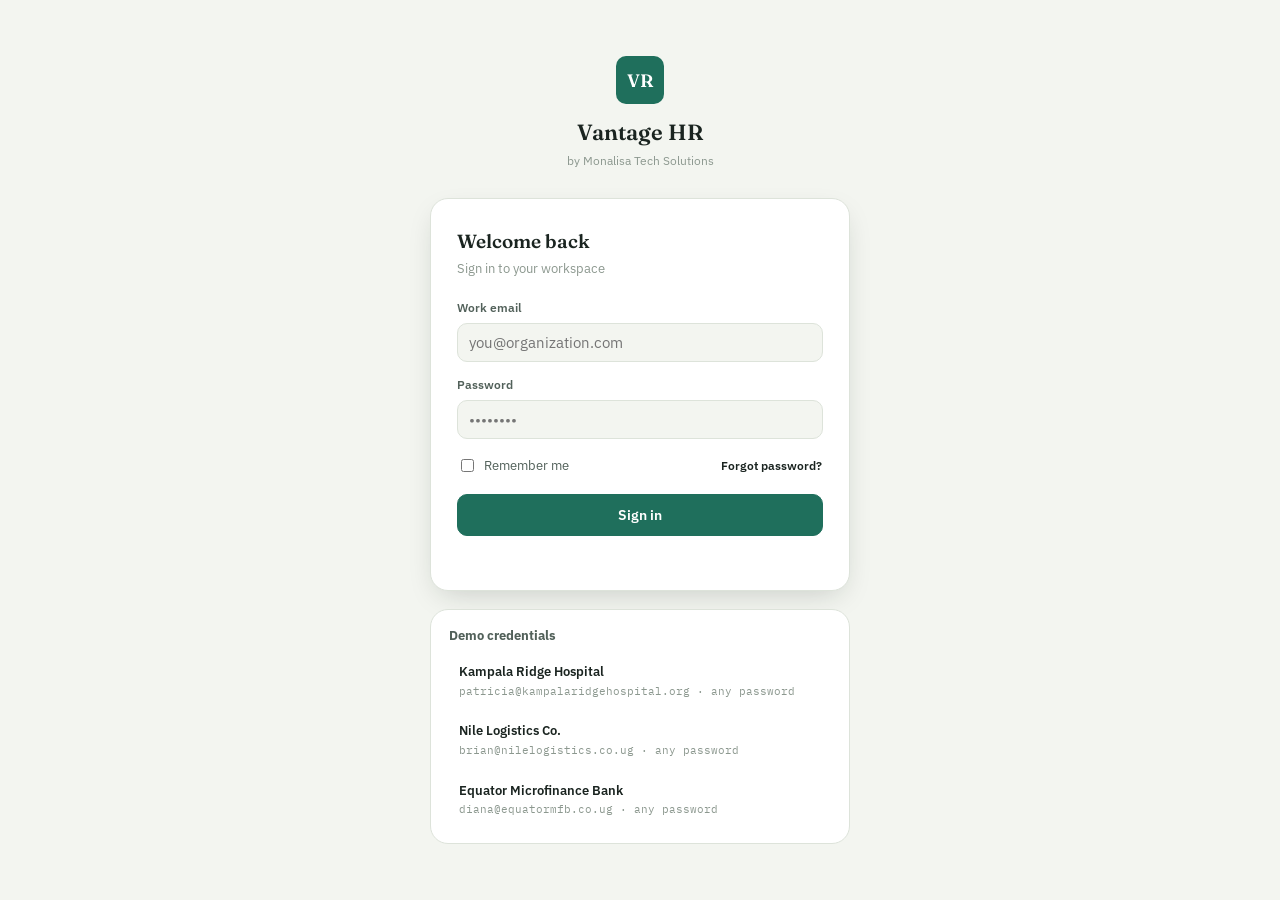
==== commit c48341b3: "Add files via upload" ====
--- a/index.html
+++ b/index.html
@@ -196,66 +196,85 @@
         <div class="tenant-menu" id="tenant-menu" role="menu"></div>
       </div>
 
-      <div class="search-wrap">
+      <button class="gs-trigger" id="gs-trigger-btn" aria-label="Open search" data-tooltip="Search everything  ⌘K">
         <svg viewBox="0 0 24 24" fill="none" stroke-width="1.8"><circle cx="11" cy="11" r="6.5"/><path d="M20 20l-3.8-3.8"/></svg>
-        <input type="text" id="global-search" placeholder="Search people by name, title or department" aria-label="Search employees">
-      </div>
+        <span>Search…</span>
+        <span class="gs-kbd">⌘K</span>
+      </button>
 
       <div class="topbar-right">
         <button class="plan-pill" id="plan-pill">Growth plan</button>
-        <button class="icon-btn bell-wrap" aria-label="Notifications" id="bell-btn">
+        <button class="icon-btn bell-wrap" aria-label="Notifications" id="bell-btn" data-tooltip="Notifications">
           <svg viewBox="0 0 24 24" fill="none" stroke-width="1.6"><path d="M6 9.5a6 6 0 0 1 12 0c0 4 1.5 5.5 1.5 5.5h-15S6 13.5 6 9.5Z"/><path d="M10 18a2.2 2.2 0 0 0 4 0"/></svg>
-          <span class="bell-badge"></span>
+          <span class="bell-badge" id="bell-badge-count" style="display:none; position:absolute; top:4px; right:4px; min-width:16px; height:16px; border-radius:999px; background:var(--danger); color:#fff; font-size:9px; font-weight:700; display:none; align-items:center; justify-content:center; padding:0 3px;"></span>
         </button>
-        <button class="user-chip" id="user-chip">
+        <button class="user-chip" id="user-chip" data-tooltip="Go to Settings">
           <span class="avatar" id="user-avatar">PN</span>
           <span class="who">
             <span class="n" id="user-name">Patricia Nantongo</span>
             <span class="r" id="user-role">HR Manager</span>
           </span>
         </button>
-        <button class="icon-btn" id="signout-topbar-btn" aria-label="Sign out" title="Sign out">
+        <a href="portal.html" target="_blank" class="icon-btn" aria-label="Open employee portal" data-tooltip="Employee self-service portal" style="text-decoration:none;">
+          <svg viewBox="0 0 24 24" fill="none" stroke-width="1.6" width="18" height="18"><path d="M18 20a6 6 0 0 0-12 0"/><circle cx="12" cy="10" r="4"/><path d="M21 20a9 9 0 1 0-18 0"/></svg>
+        </a>
+        <button class="icon-btn" id="signout-topbar-btn" aria-label="Sign out" data-tooltip="Sign out">
           <svg viewBox="0 0 24 24" fill="none" stroke-width="1.6"><path d="M9 21H5a2 2 0 0 1-2-2V5a2 2 0 0 1 2-2h4"/><polyline points="16 17 21 12 16 7"/><line x1="21" y1="12" x2="9" y2="12"/></svg>
         </button>
       </div>
     </header>
 
+    <button id="mobile-menu-btn" aria-label="Open navigation">
+      <svg viewBox="0 0 24 24" fill="none" stroke-width="2"><line x1="3" y1="6" x2="21" y2="6"/><line x1="3" y1="12" x2="21" y2="12"/><line x1="3" y1="18" x2="21" y2="18"/></svg>
+    </button>
+
     <div id="content">
 
       <!-- DASHBOARD -->
       <section class="page visible" id="page-dashboard">
         <div class="page-header">
           <div>
-            <h1 id="greeting">Good afternoon, Patricia</h1>
+            <h1 id="greeting">Good morning</h1>
             <div class="sub" id="today-date"></div>
           </div>
         </div>
+
+        <div class="quick-actions" id="quick-actions-row"></div>
 
         <div class="kpi-row" id="kpi-row"></div>
 
         <div class="panels">
           <div>
-            <div class="panel">
+            <div class="panel" style="margin-bottom:16px;">
               <div class="panel-head">
                 <h3>Headcount by department</h3>
                 <span class="hint" id="dept-total-hint"></span>
               </div>
               <div id="dept-chart"></div>
             </div>
-          </div>
-          <div>
             <div class="panel">
               <div class="panel-head">
+                <h3>Team at a glance</h3>
+                <span class="hint">Today</span>
+              </div>
+              <div id="team-glance-list"></div>
+            </div>
+          </div>
+          <div>
+            <div class="panel" style="margin-bottom:16px;">
+              <div class="panel-head">
                 <h3>Needs your attention</h3>
-                <span class="hint">This week</span>
+                <span class="hint">Live</span>
               </div>
               <ul class="activity-list" id="activity-list"></ul>
             </div>
             <div class="panel">
               <div class="panel-head">
-                <h3>Celebrating this month</h3>
+                <h3>Celebrations</h3>
+                <span class="hint" id="celebr-hint">Birthdays &amp; anniversaries</span>
               </div>
-              <ul class="celebr-list" id="celebr-list"></ul>
+              <div id="celebrations-list"></div>
+              <ul class="celebr-list" id="celebr-list" style="display:none;"></ul>
             </div>
           </div>
         </div>
@@ -268,10 +287,17 @@
             <h1>Employees</h1>
             <div class="sub" id="emp-sub"></div>
           </div>
-          <button class="btn btn-primary" id="add-employee-btn">
-            <svg viewBox="0 0 24 24" fill="none" stroke-width="2"><path d="M12 5v14M5 12h14"/></svg>
-            Add employee
-          </button>
+          <div style="display:flex;gap:8px;">
+            <label class="btn" id="csv-import-label" data-tooltip="Import employees from CSV" style="cursor:pointer;">
+              <svg viewBox="0 0 24 24" fill="none" stroke-width="2"><path d="M21 15v4a2 2 0 0 1-2 2H5a2 2 0 0 1-2-2v-4"/><polyline points="17 8 12 3 7 8"/><line x1="12" y1="3" x2="12" y2="15"/></svg>
+              Import CSV
+              <input type="file" id="csv-import-input" accept=".csv" style="display:none;">
+            </label>
+            <button class="btn btn-primary" id="add-employee-btn">
+              <svg viewBox="0 0 24 24" fill="none" stroke-width="2"><path d="M12 5v14M5 12h14"/></svg>
+              Add employee
+            </button>
+          </div>
         </div>
 
         <div class="filters-bar">
@@ -331,6 +357,14 @@
 
         <div id="leave-policy-summary" style="margin-bottom:16px;"></div>
 
+        <div class="panel" style="margin-bottom:16px;">
+          <div class="panel-head">
+            <h3>Team leave calendar</h3>
+            <span class="hint">This week — who's off</span>
+          </div>
+          <div id="team-leave-calendar"></div>
+        </div>
+
         <div class="kpi-row" id="leave-kpi-row"></div>
 
         <div class="panel" style="margin-bottom:16px;">
@@ -507,6 +541,11 @@
           <div style="display:flex; justify-content:flex-end; margin-bottom:10px;">
             <button class="btn btn-quiet" id="new-cycle-btn" style="padding:6px 11px; font-size:11.5px; color:var(--ink-faint);">Start new cycle</button>
           </div>
+          <div class="review-type-tabs" id="review-type-tabs">
+            <button class="review-type-tab active" data-review-type="manager">Manager review</button>
+            <button class="review-type-tab" data-review-type="self">Self review</button>
+            <button class="review-type-tab" data-review-type="peer">Peer nominations</button>
+          </div>
           <div id="review-list"></div>
         </div>
 
@@ -1684,6 +1723,44 @@
   </div>
 </div>
 
+<!-- GLOBAL SEARCH -->
+<div id="global-search-overlay" role="dialog" aria-modal="true" aria-label="Search">
+  <div id="global-search-box">
+    <div class="gs-input-wrap">
+      <svg viewBox="0 0 24 24" fill="none" stroke-width="1.8"><circle cx="11" cy="11" r="6.5"/><path d="M20 20l-3.8-3.8"/></svg>
+      <input type="text" id="gs-input" placeholder="Search employees, tickets, announcements, courses…" autocomplete="off">
+      <span class="gs-kbd">Esc to close</span>
+    </div>
+    <div id="gs-results">
+      <div class="gs-empty">Start typing to search across the platform</div>
+    </div>
+    <div class="gs-footer">
+      <span><kbd>↑</kbd><kbd>↓</kbd> navigate</span>
+      <span><kbd>↵</kbd> open</span>
+      <span><kbd>Esc</kbd> close</span>
+    </div>
+  </div>
+</div>
+
+<!-- SCROLL TO TOP -->
+<button id="scroll-top-btn" aria-label="Scroll to top">
+  <svg viewBox="0 0 24 24" fill="none" stroke-width="2.5" stroke="currentColor" width="18" height="18"><polyline points="18 15 12 9 6 15"/></svg>
+</button>
+
+<!-- SESSION TIMEOUT WARNING -->
+<div id="session-warning">
+  <span>⏱ Your session will expire in <strong id="session-countdown">5:00</strong> due to inactivity.</span>
+  <button id="session-stay-btn">Stay signed in</button>
+</div>
+
+<!-- GDPR NOTICE -->
+<div id="gdpr-notice" style="display:none;">
+  <p>This is a prototype platform. No personal data is transmitted externally — all data is stored locally in your browser session only. For production deployment, ensure compliance with applicable data protection regulations.</p>
+  <div class="gdpr-actions">
+    <button class="btn btn-primary" id="gdpr-accept-btn" style="font-size:12.5px;padding:8px 16px;">I understand</button>
+  </div>
+</div>
+
 <div id="toast-stack" aria-live="polite"></div>
 
 <script type="module" src="app.js" defer></script>
--- a/styles.css
+++ b/styles.css
@@ -964,15 +964,16 @@
 .doc-row .ddate{ font-size:11px; color:var(--ink-faint); }
 
 /* modal */
-#modal-overlay, #opening-modal-overlay, #review-modal-overlay, #invite-modal-overlay, #candidate-modal-overlay, #offer-modal-overlay, #goal-modal-overlay, #scorecard-modal-overlay, #policy-modal-overlay, #shift-modal-overlay, #benefit-modal-overlay, #expense-modal-overlay, #asset-modal-overlay, #course-modal-overlay, #survey-modal-overlay, #recognition-modal-overlay, #ticket-modal-overlay, #announcement-modal-overlay, #travel-modal-overlay, #onboarding-modal-overlay, #article-modal-overlay{ position:fixed; inset:0; background:rgba(10,16,12,0.45); z-index:70; opacity:0; pointer-events:none; transition:opacity var(--t); display:flex; align-items:center; justify-content:center; padding:20px; }
-#modal-overlay.open, #opening-modal-overlay.open, #review-modal-overlay.open, #invite-modal-overlay.open, #candidate-modal-overlay.open, #offer-modal-overlay.open, #goal-modal-overlay.open, #scorecard-modal-overlay.open, #policy-modal-overlay.open, #shift-modal-overlay.open, #benefit-modal-overlay.open, #expense-modal-overlay.open, #asset-modal-overlay.open, #course-modal-overlay.open, #survey-modal-overlay.open, #recognition-modal-overlay.open, #ticket-modal-overlay.open, #announcement-modal-overlay.open, #travel-modal-overlay.open, #onboarding-modal-overlay.open, #article-modal-overlay.open{ opacity:1; pointer-events:auto; }
-#modal, #opening-modal, #review-modal, #invite-modal, #candidate-modal, #offer-modal, #goal-modal, #scorecard-modal, #policy-modal, #shift-modal, #benefit-modal, #expense-modal, #asset-modal, #course-modal, #survey-modal, #recognition-modal, #ticket-modal, #announcement-modal, #travel-modal, #onboarding-modal, #article-modal{
+#modal-overlay, #opening-modal-overlay, #review-modal-overlay, #invite-modal-overlay, #candidate-modal-overlay, #offer-modal-overlay, #goal-modal-overlay, #scorecard-modal-overlay, #policy-modal-overlay, #shift-modal-overlay, #benefit-modal-overlay, #expense-modal-overlay, #asset-modal-overlay, #course-modal-overlay, #survey-modal-overlay, #recognition-modal-overlay, #ticket-modal-overlay, #announcement-modal-overlay, #travel-modal-overlay, #onboarding-modal-overlay, #article-modal-overlay, #successor-modal-overlay, #headcount-modal-overlay, #sig-request-modal-overlay, #sig-sign-modal-overlay{ position:fixed; inset:0; background:rgba(10,16,12,0.45); z-index:70; opacity:0; pointer-events:none; transition:opacity var(--t); display:flex; align-items:center; justify-content:center; padding:20px; }
+#modal-overlay.open, #opening-modal-overlay.open, #review-modal-overlay.open, #invite-modal-overlay.open, #candidate-modal-overlay.open, #offer-modal-overlay.open, #goal-modal-overlay.open, #scorecard-modal-overlay.open, #policy-modal-overlay.open, #shift-modal-overlay.open, #benefit-modal-overlay.open, #expense-modal-overlay.open, #asset-modal-overlay.open, #course-modal-overlay.open, #survey-modal-overlay.open, #recognition-modal-overlay.open, #ticket-modal-overlay.open, #announcement-modal-overlay.open, #travel-modal-overlay.open, #onboarding-modal-overlay.open, #article-modal-overlay.open, #successor-modal-overlay.open, #headcount-modal-overlay.open, #sig-request-modal-overlay.open, #sig-sign-modal-overlay.open{ opacity:1; pointer-events:auto; }
+#modal, #opening-modal, #review-modal, #invite-modal, #candidate-modal, #offer-modal, #goal-modal, #scorecard-modal, #policy-modal, #shift-modal, #benefit-modal, #expense-modal, #asset-modal, #course-modal, #survey-modal, #recognition-modal, #ticket-modal, #announcement-modal, #travel-modal, #onboarding-modal, #article-modal, #successor-modal, #headcount-modal, #sig-request-modal, #sig-sign-modal{
   width:440px; max-width:100%; background:var(--paper-raised); border-radius:var(--r-lg);
   box-shadow:var(--shadow-lg); transform:translateY(8px) scale(0.98); transition:transform var(--t); opacity:0.0;
 }
 #offer-modal{ width:600px; }
+#sig-sign-modal{ width:520px; }
 #scorecard-modal{ width:480px; }
-#modal-overlay.open #modal, #opening-modal-overlay.open #opening-modal, #review-modal-overlay.open #review-modal, #invite-modal-overlay.open #invite-modal, #candidate-modal-overlay.open #candidate-modal, #offer-modal-overlay.open #offer-modal, #goal-modal-overlay.open #goal-modal, #scorecard-modal-overlay.open #scorecard-modal, #policy-modal-overlay.open #policy-modal, #shift-modal-overlay.open #shift-modal, #benefit-modal-overlay.open #benefit-modal, #expense-modal-overlay.open #expense-modal, #asset-modal-overlay.open #asset-modal, #course-modal-overlay.open #course-modal, #survey-modal-overlay.open #survey-modal, #recognition-modal-overlay.open #recognition-modal, #ticket-modal-overlay.open #ticket-modal, #announcement-modal-overlay.open #announcement-modal, #travel-modal-overlay.open #travel-modal, #onboarding-modal-overlay.open #onboarding-modal, #article-modal-overlay.open #article-modal{ transform:translateY(0) scale(1); opacity:1; }
+#modal-overlay.open #modal, #opening-modal-overlay.open #opening-modal, #review-modal-overlay.open #review-modal, #invite-modal-overlay.open #invite-modal, #candidate-modal-overlay.open #candidate-modal, #offer-modal-overlay.open #offer-modal, #goal-modal-overlay.open #goal-modal, #scorecard-modal-overlay.open #scorecard-modal, #policy-modal-overlay.open #policy-modal, #shift-modal-overlay.open #shift-modal, #benefit-modal-overlay.open #benefit-modal, #expense-modal-overlay.open #expense-modal, #asset-modal-overlay.open #asset-modal, #course-modal-overlay.open #course-modal, #survey-modal-overlay.open #survey-modal, #recognition-modal-overlay.open #recognition-modal, #ticket-modal-overlay.open #ticket-modal, #announcement-modal-overlay.open #announcement-modal, #travel-modal-overlay.open #travel-modal, #onboarding-modal-overlay.open #onboarding-modal, #article-modal-overlay.open #article-modal, #successor-modal-overlay.open #successor-modal, #headcount-modal-overlay.open #headcount-modal, #sig-request-modal-overlay.open #sig-request-modal, #sig-sign-modal-overlay.open #sig-sign-modal{ transform:translateY(0) scale(1); opacity:1; }
 .modal-head{ display:flex; align-items:center; justify-content:space-between; padding:18px 20px; border-bottom:1px solid var(--border); }
 .modal-head h3{ font-size:16px; }
 .modal-body{ padding:18px 20px; }
@@ -1337,3 +1338,242 @@
   display:flex; align-items:center; gap:6px; font-size:12px; font-weight:600;
   color:var(--accent-strong); background:var(--accent-soft); padding:5px 12px; border-radius:var(--r-pill);
 }
+
+/* ===================================================================== FINAL POLISH */
+
+/* ---- COLOUR-CODED AVATARS ---- */
+.avatar.av-0{ background:#E8F4FD; color:#1565C0; }
+.avatar.av-1{ background:#F3E5F5; color:#6A1B9A; }
+.avatar.av-2{ background:#E8F5E9; color:#2E7D32; }
+.avatar.av-3{ background:#FFF3E0; color:#E65100; }
+.avatar.av-4{ background:#FCE4EC; color:#880E4F; }
+.avatar.av-5{ background:#E0F7FA; color:#00695C; }
+.avatar.av-6{ background:#FFF8E1; color:#F57F17; }
+.avatar.av-7{ background:#EDE7F6; color:#4527A0; }
+.avatar.av-8{ background:#E8EAF6; color:#283593; }
+.avatar.av-9{ background:#FFEBEE; color:#B71C1C; }
+
+/* ---- GLOBAL SEARCH ---- */
+#global-search-overlay{
+  position:fixed; inset:0; background:rgba(10,16,12,0.55); z-index:500;
+  display:flex; align-items:flex-start; justify-content:center; padding:80px 20px 20px;
+  opacity:0; pointer-events:none; transition:opacity 150ms ease;
+}
+#global-search-overlay.open{ opacity:1; pointer-events:auto; }
+#global-search-box{
+  width:100%; max-width:600px; background:var(--paper-raised); border-radius:var(--r-xl);
+  box-shadow:0 24px 64px rgba(0,0,0,0.22); overflow:hidden;
+  transform:translateY(-12px) scale(0.97); transition:transform 180ms ease; opacity:0;
+}
+#global-search-overlay.open #global-search-box{ transform:translateY(0) scale(1); opacity:1; }
+.gs-input-wrap{
+  display:flex; align-items:center; gap:12px; padding:16px 20px;
+  border-bottom:1px solid var(--border);
+}
+.gs-input-wrap svg{ width:18px; height:18px; stroke:var(--ink-faint); flex-shrink:0; }
+#gs-input{
+  flex:1; border:none; background:transparent; font-size:15px; color:var(--ink);
+  font-family:inherit; outline:none;
+}
+.gs-kbd{ font-size:10.5px; color:var(--ink-faint); background:var(--paper-sunken); padding:3px 7px; border-radius:5px; border:1px solid var(--border); white-space:nowrap; }
+#gs-results{ max-height:420px; overflow-y:auto; padding:8px 0; }
+.gs-section-title{ font-size:10.5px; font-weight:700; color:var(--ink-faint); text-transform:uppercase; letter-spacing:.6px; padding:6px 20px 4px; }
+.gs-result{
+  display:flex; align-items:center; gap:12px; padding:10px 20px; cursor:pointer;
+  transition:background var(--t);
+}
+.gs-result:hover, .gs-result.focused{ background:var(--accent-soft); }
+.gs-result .gr-icon{ width:32px; height:32px; border-radius:var(--r-sm); background:var(--accent-soft); display:flex; align-items:center; justify-content:center; font-size:14px; flex-shrink:0; }
+.gs-result .gr-meta{ flex:1; min-width:0; }
+.gs-result .gr-label{ font-size:13px; font-weight:600; white-space:nowrap; overflow:hidden; text-overflow:ellipsis; }
+.gs-result .gr-sub{ font-size:11.5px; color:var(--ink-faint); }
+.gs-result .gr-module{ font-size:10.5px; background:var(--paper-sunken); padding:2px 8px; border-radius:var(--r-pill); color:var(--ink-faint); white-space:nowrap; }
+.gs-empty{ padding:32px 20px; text-align:center; color:var(--ink-faint); font-size:13px; }
+.gs-footer{ padding:10px 20px; border-top:1px solid var(--border); display:flex; gap:16px; font-size:11px; color:var(--ink-faint); }
+.gs-footer kbd{ background:var(--paper-sunken); border:1px solid var(--border); border-radius:4px; padding:1px 5px; font-size:10px; margin-right:3px; }
+
+/* ---- SEARCH BUTTON IN TOPBAR ---- */
+.gs-trigger{
+  display:flex; align-items:center; gap:8px; padding:7px 14px; border-radius:var(--r-md);
+  border:1px solid var(--border); background:var(--paper-sunken); cursor:pointer;
+  font-size:12.5px; color:var(--ink-faint); transition:all var(--t); min-width:160px;
+}
+.gs-trigger:hover{ border-color:var(--accent); color:var(--ink); }
+.gs-trigger svg{ width:14px; height:14px; }
+
+/* ---- MOBILE HAMBURGER + SIDEBAR OVERLAY ---- */
+#mobile-menu-btn{
+  display:none; background:transparent; border:none; padding:8px; cursor:pointer;
+  color:var(--ink); border-radius:var(--r-sm);
+}
+#sidebar-overlay{
+  display:none; position:fixed; inset:0; background:rgba(10,16,12,0.5);
+  z-index:150; opacity:0; transition:opacity var(--t);
+}
+#sidebar-overlay.open{ opacity:1; }
+@media(max-width:768px){
+  #mobile-menu-btn{ display:flex; align-items:center; justify-content:center; }
+  .sidebar{ transform:translateX(-100%); transition:transform var(--t); z-index:160; }
+  .sidebar.mobile-open{ transform:translateX(0); }
+  #sidebar-overlay{ display:block; pointer-events:none; }
+  #sidebar-overlay.open{ pointer-events:auto; }
+  .topbar-right .gs-trigger{ min-width:0; width:36px; overflow:hidden; }
+  .topbar-right .gs-trigger span{ display:none; }
+}
+
+/* ---- ACTIVE NAV STATE ---- */
+.nav-item.active{
+  background:var(--accent-soft); color:var(--accent-strong);
+  border-left:3px solid var(--accent);
+}
+.nav-item.active svg{ stroke:var(--accent-strong); }
+
+/* ---- FOCUS RINGS (accessibility) ---- */
+:focus-visible{
+  outline:2px solid var(--accent); outline-offset:2px; border-radius:3px;
+}
+button:focus-visible{ outline:2px solid var(--accent); outline-offset:2px; }
+
+/* ---- CELEBRATIONS WIDGET ---- */
+.celebration-item{
+  display:flex; align-items:center; gap:12px; padding:10px 0;
+  border-bottom:1px solid var(--border);
+}
+.celebration-item:last-child{ border-bottom:none; }
+.cel-emoji{ font-size:22px; flex-shrink:0; }
+.cel-meta .cm-name{ font-weight:600; font-size:13px; }
+.cel-meta .cm-event{ font-size:12px; color:var(--ink-faint); }
+.cel-badge{
+  margin-left:auto; font-size:10.5px; font-weight:700; padding:3px 10px;
+  border-radius:var(--r-pill); background:var(--gold-soft,#FEF9C3); color:#854D0E;
+  white-space:nowrap; flex-shrink:0;
+}
+
+/* ---- QUICK ACTIONS ---- */
+.quick-actions{
+  display:grid; grid-template-columns:repeat(auto-fit,minmax(130px,1fr)); gap:10px;
+  margin-bottom:20px;
+}
+.quick-action-btn{
+  display:flex; flex-direction:column; align-items:center; gap:8px;
+  padding:16px 10px; border-radius:var(--r-lg); border:1px solid var(--border);
+  background:var(--paper-raised); cursor:pointer; transition:all var(--t);
+  font-size:12px; font-weight:600; color:var(--ink-soft); text-align:center;
+}
+.quick-action-btn:hover{ border-color:var(--accent); background:var(--accent-soft); color:var(--accent-strong); }
+.quick-action-btn .qa-icon{ font-size:22px; }
+
+/* ---- TEAM AT A GLANCE ---- */
+.glance-row{
+  display:flex; align-items:center; gap:10px; padding:9px 0;
+  border-bottom:1px solid var(--border); font-size:13px;
+}
+.glance-row:last-child{ border-bottom:none; }
+.glance-row .gr-badge{
+  font-size:10.5px; font-weight:600; padding:3px 9px; border-radius:var(--r-pill);
+  background:var(--paper-sunken); color:var(--ink-faint); margin-left:auto; white-space:nowrap;
+}
+
+/* ---- PROFILE COMPLETENESS ---- */
+.profile-completeness{
+  display:flex; align-items:center; gap:10px; padding:12px 0;
+  border-bottom:1px solid var(--border);
+}
+.profile-completeness:last-child{ border-bottom:none; }
+.pc-ring{
+  position:relative; width:40px; height:40px; flex-shrink:0;
+}
+.pc-ring svg{ transform:rotate(-90deg); }
+.pc-ring .pc-pct{
+  position:absolute; inset:0; display:flex; align-items:center; justify-content:center;
+  font-size:9px; font-weight:700; color:var(--accent-strong);
+}
+.pc-meta{ flex:1; }
+.pc-name{ font-weight:600; font-size:13px; }
+.pc-missing{ font-size:11.5px; color:var(--ink-faint); margin-top:2px; }
+
+/* ---- TEAM LEAVE CALENDAR ---- */
+.leave-calendar{ display:grid; grid-template-columns:120px repeat(7,1fr); gap:0; border:1px solid var(--border); border-radius:var(--r-md); overflow:hidden; margin-bottom:16px; }
+.lc-head{ background:var(--paper-sunken); padding:8px 6px; font-size:11px; font-weight:600; text-align:center; border-bottom:1px solid var(--border); border-right:1px solid var(--border); color:var(--ink-soft); }
+.lc-name{ padding:9px 10px; font-size:12px; font-weight:600; border-bottom:1px solid var(--border); border-right:1px solid var(--border); background:var(--paper); white-space:nowrap; overflow:hidden; text-overflow:ellipsis; display:flex; align-items:center; gap:6px; }
+.lc-cell{ border-bottom:1px solid var(--border); border-right:1px solid var(--border); min-height:36px; }
+.lc-cell.on-leave{ background:var(--accent-soft); }
+.lc-cell.on-leave-today{ background:var(--accent); }
+.lc-cell.weekend{ background:var(--paper-sunken); }
+
+/* ---- 360 REVIEW ---- */
+.review-type-tabs{ display:flex; gap:4px; margin-bottom:16px; }
+.review-type-tab{
+  padding:8px 14px; border-radius:var(--r-md); border:1px solid var(--border);
+  font-size:12.5px; font-weight:600; color:var(--ink-faint); cursor:pointer;
+  transition:all var(--t); background:var(--paper-raised);
+}
+.review-type-tab.active{ background:var(--accent); border-color:var(--accent); color:var(--accent-contrast); }
+
+/* ---- AUDIT LOG ---- */
+.audit-row{ display:flex; align-items:center; gap:12px; padding:9px 0; border-bottom:1px solid var(--border); font-size:12.5px; }
+.audit-row:last-child{ border-bottom:none; }
+.audit-row .ar-when{ font-size:11px; color:var(--ink-faint); white-space:nowrap; margin-left:auto; }
+.audit-row .ar-icon{ width:28px; height:28px; border-radius:50%; background:var(--accent-soft); color:var(--accent-strong); display:flex; align-items:center; justify-content:center; font-size:12px; flex-shrink:0; }
+
+/* ---- PAYROLL VARIANCE ---- */
+.variance-chip{ font-size:10.5px; font-weight:700; padding:2px 8px; border-radius:var(--r-pill); display:inline-block; }
+.variance-up{ background:#DCFCE7; color:#166534; }
+.variance-down{ background:var(--danger-soft); color:var(--danger); }
+
+/* ---- LINE / TREND CHART ---- */
+.svg-line{ fill:none; stroke-width:2.5; stroke-linecap:round; stroke-linejoin:round; }
+.svg-dot{ r:4; }
+
+/* ---- SCROLL TO TOP ---- */
+#scroll-top-btn{
+  position:fixed; bottom:28px; right:24px; width:40px; height:40px; border-radius:50%;
+  background:var(--accent); color:var(--accent-contrast); border:none; cursor:pointer;
+  display:flex; align-items:center; justify-content:center; box-shadow:var(--shadow-md);
+  opacity:0; pointer-events:none; transition:opacity var(--t), transform var(--t); z-index:90;
+  transform:translateY(8px);
+}
+#scroll-top-btn.visible{ opacity:1; pointer-events:auto; transform:translateY(0); }
+
+/* ---- SESSION TIMEOUT BANNER ---- */
+#session-warning{
+  position:fixed; bottom:0; left:0; right:0; background:#1A2420; color:#fff;
+  padding:14px 24px; display:flex; align-items:center; justify-content:space-between;
+  font-size:13.5px; z-index:400; transform:translateY(100%); transition:transform 250ms ease;
+}
+#session-warning.visible{ transform:translateY(0); }
+#session-warning button{ background:#fff; color:#1A2420; border:none; padding:8px 18px; border-radius:var(--r-md); font-weight:600; cursor:pointer; font-size:13px; }
+
+/* ---- GDPR NOTICE ---- */
+#gdpr-notice{
+  position:fixed; bottom:0; left:0; right:0; background:var(--paper-raised);
+  border-top:1px solid var(--border); padding:14px 24px;
+  display:flex; align-items:center; gap:16px; flex-wrap:wrap; z-index:200;
+  box-shadow:0 -4px 20px rgba(0,0,0,0.08); font-size:12.5px; color:var(--ink-soft);
+}
+#gdpr-notice p{ flex:1; min-width:200px; margin:0; }
+#gdpr-notice .gdpr-actions{ display:flex; gap:8px; flex-shrink:0; }
+
+/* ---- TOOLTIP ---- */
+[data-tooltip]{ position:relative; }
+[data-tooltip]:hover::after{
+  content:attr(data-tooltip);
+  position:absolute; bottom:calc(100% + 6px); left:50%; transform:translateX(-50%);
+  background:#1A2420; color:#fff; font-size:11px; padding:5px 9px; border-radius:6px;
+  white-space:nowrap; z-index:999; pointer-events:none;
+}
+[data-tooltip]:hover::before{
+  content:'';
+  position:absolute; bottom:calc(100% + 2px); left:50%; transform:translateX(-50%);
+  border:4px solid transparent; border-top-color:#1A2420; z-index:999; pointer-events:none;
+}
+
+/* ---- RESPONSIVE IMPROVEMENTS ---- */
+@media(max-width:600px){
+  .quick-actions{ grid-template-columns:repeat(2,1fr); }
+  .report-panels{ grid-template-columns:1fr; }
+  .exec-kpi-grid{ grid-template-columns:repeat(2,1fr); }
+  .kpi-row{ grid-template-columns:repeat(2,1fr); }
+  .modal-head h3{ font-size:15px; }
+  .page-header{ flex-direction:column; align-items:flex-start; gap:10px; }
+}
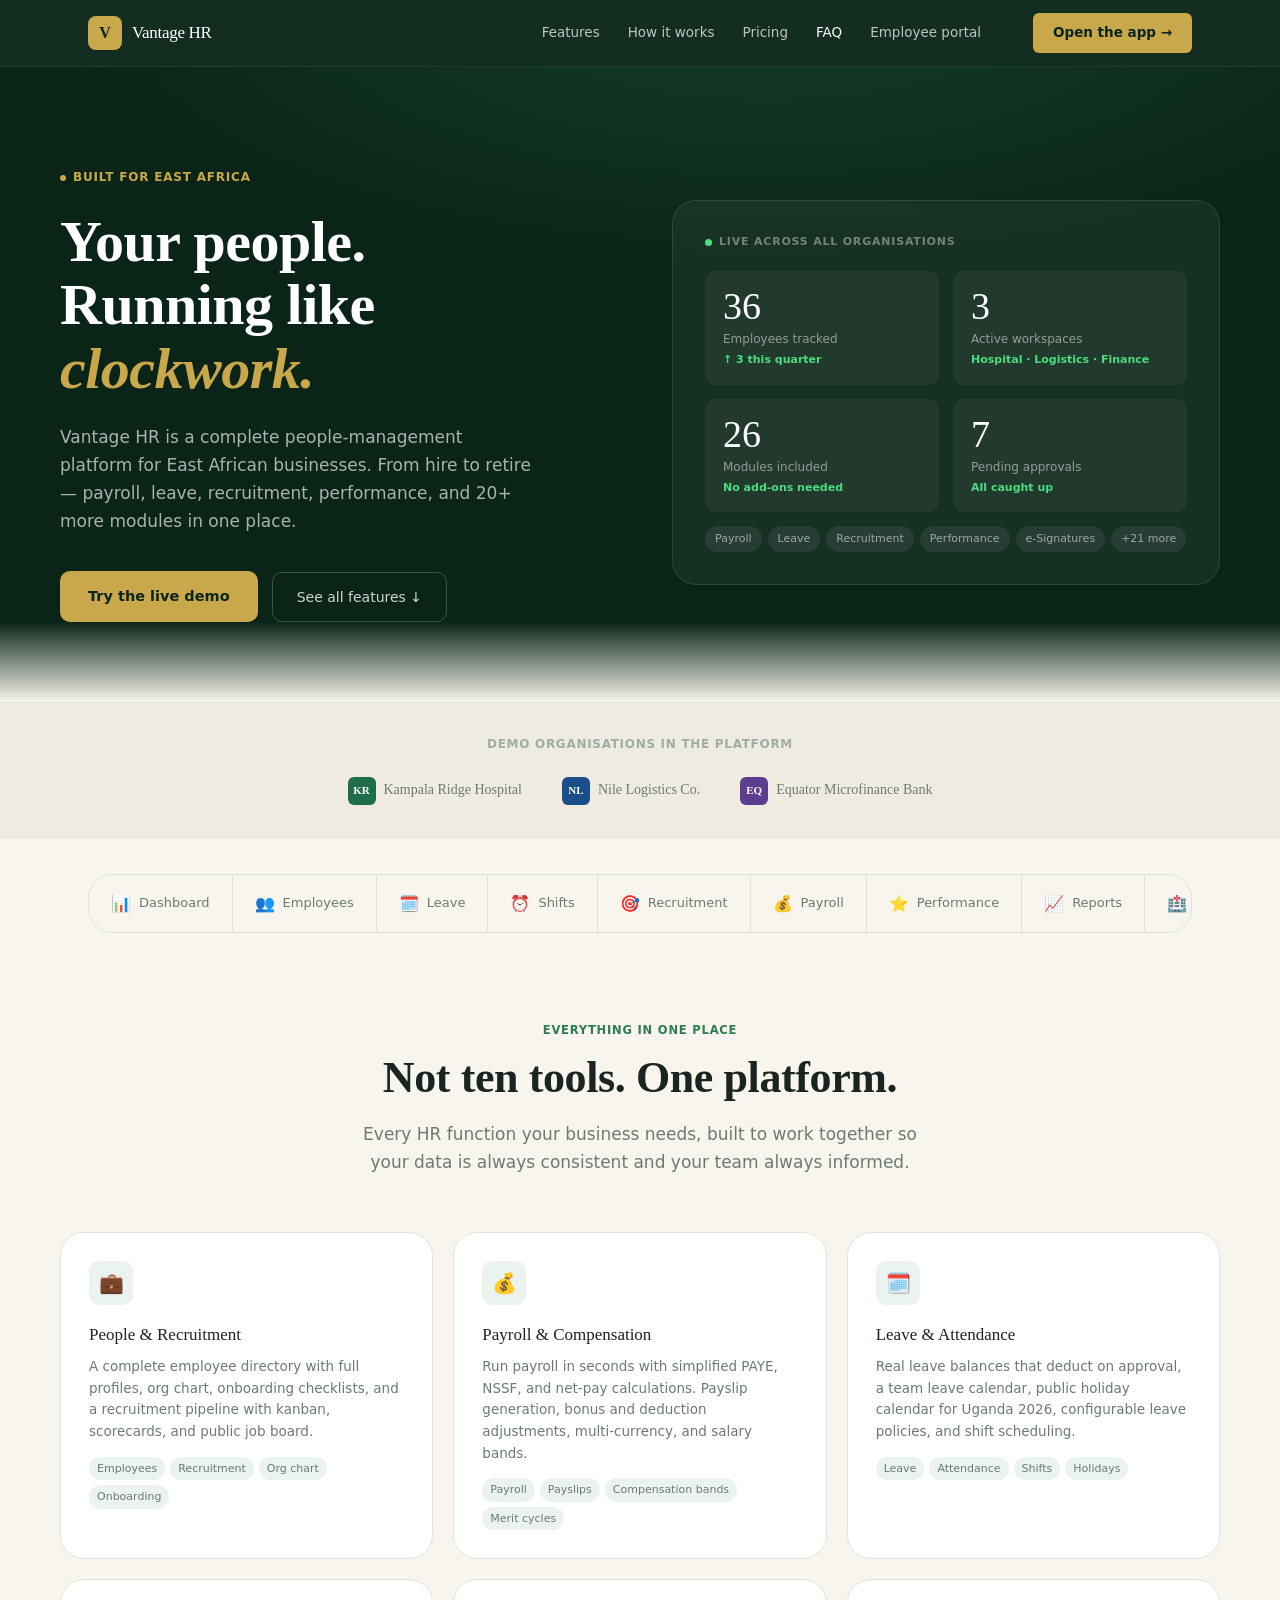
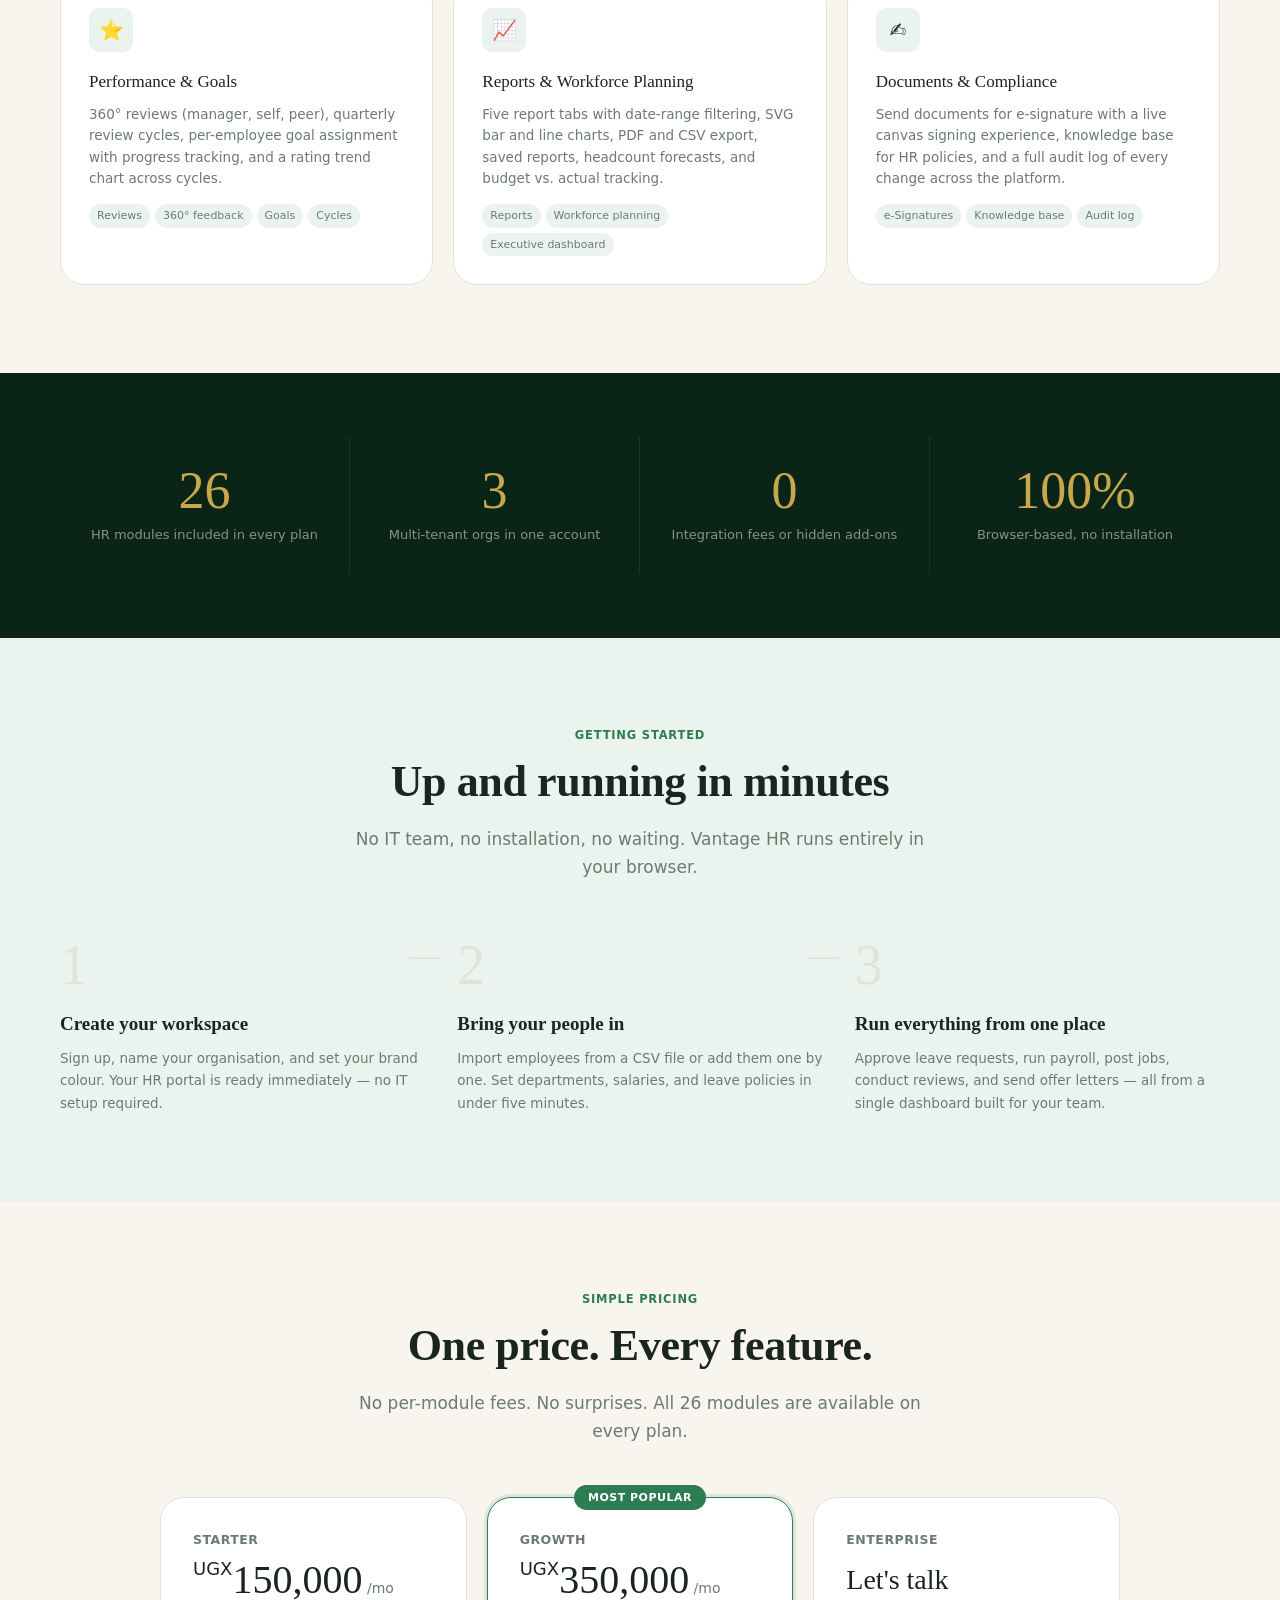
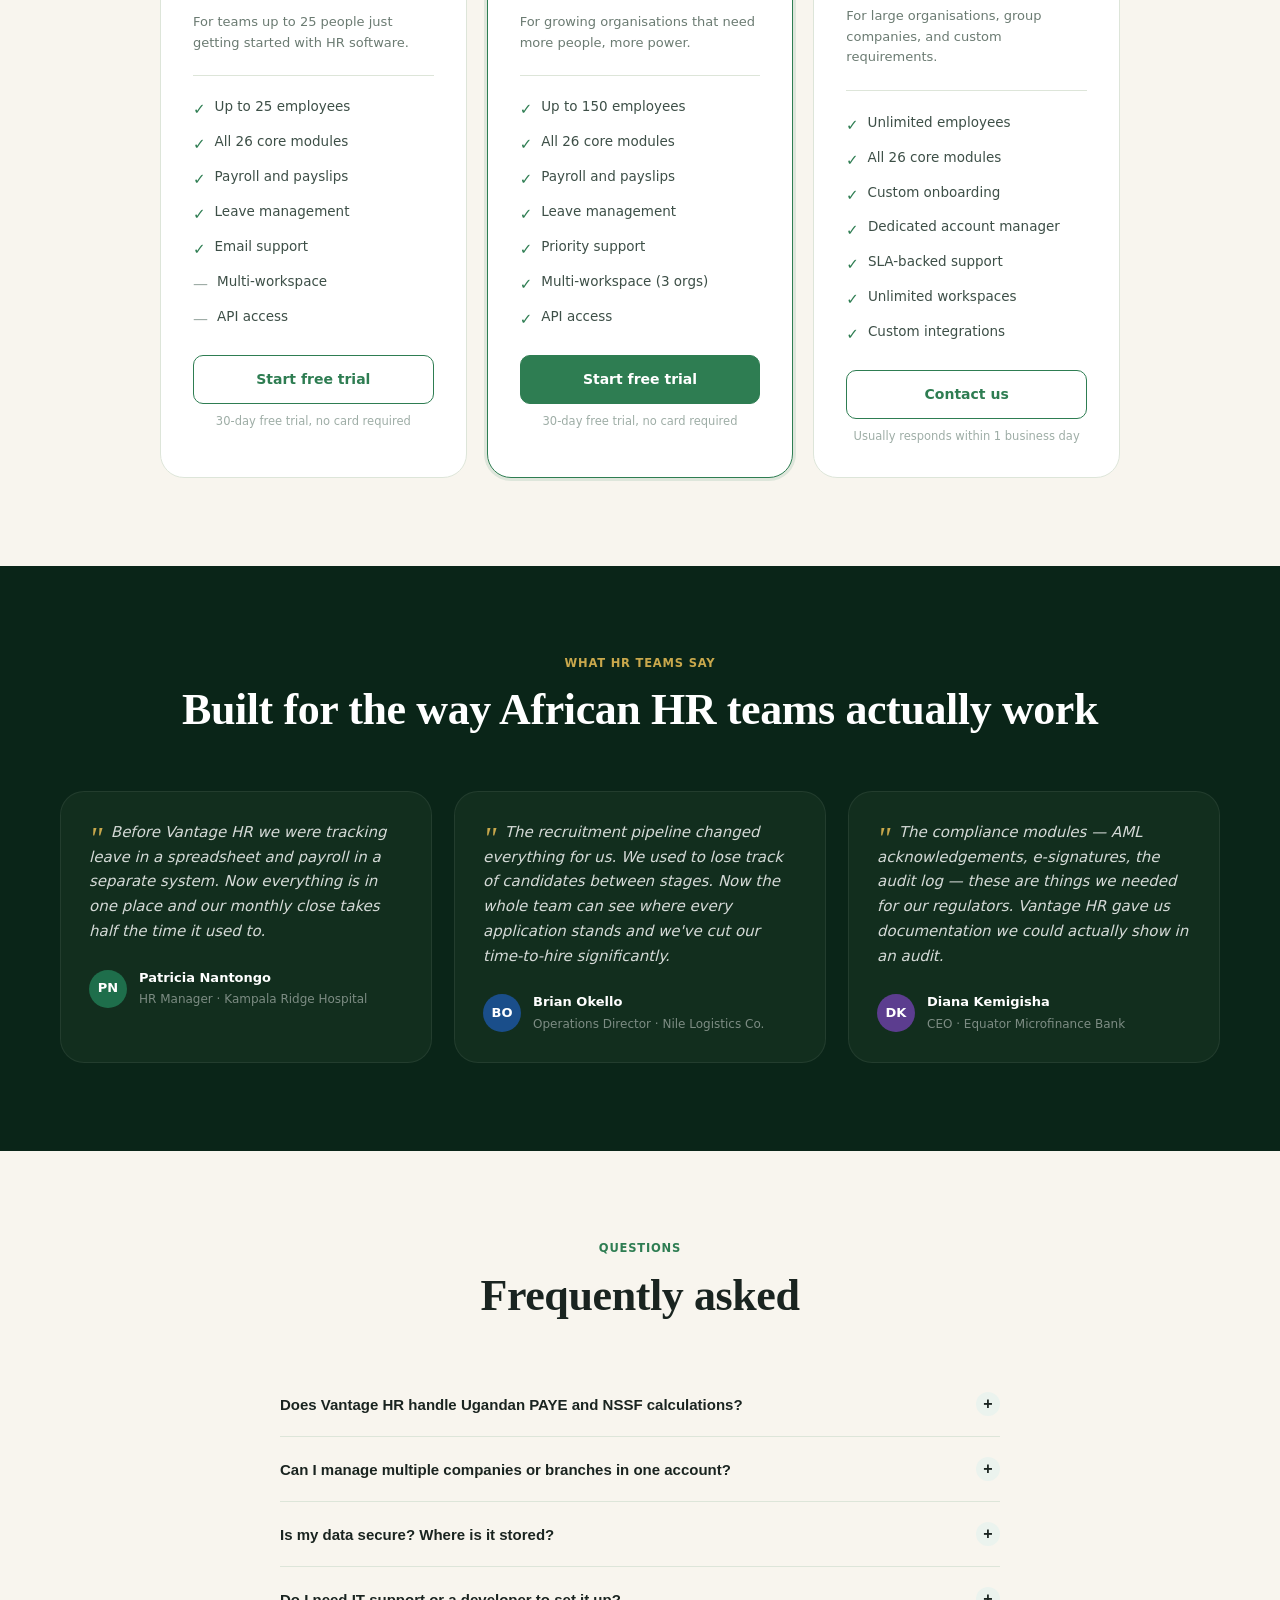
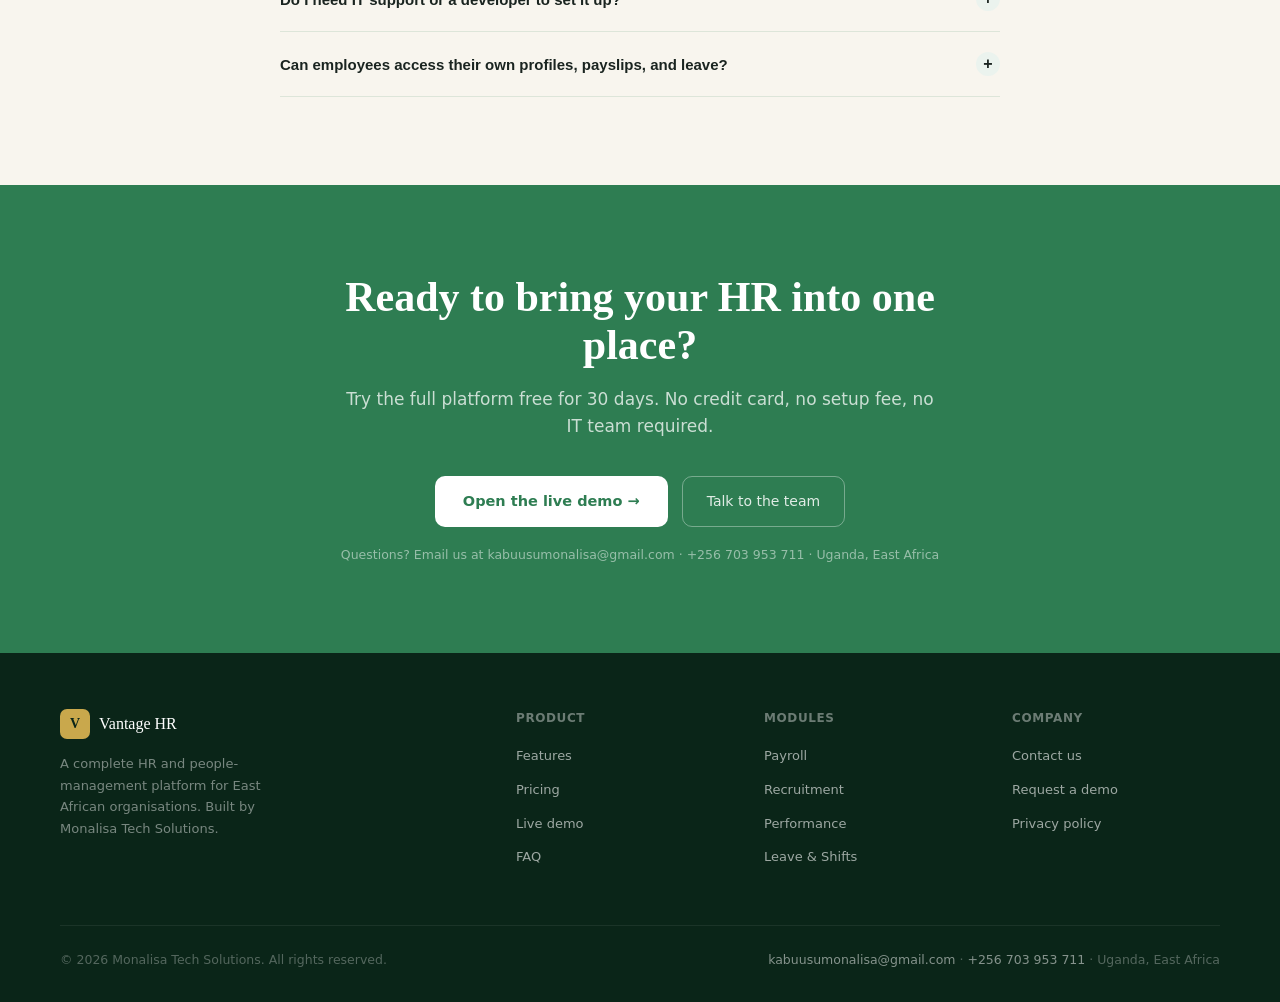
==== commit 125ffa8a: "Rename landing.html to index.html" ====
--- a/index.html
+++ b/index.html
@@ -1,1768 +1,842 @@
 <!DOCTYPE html>
-<html lang="en" data-theme="light">
+<html lang="en">
 <head>
 <meta charset="UTF-8">
 <meta name="viewport" content="width=device-width, initial-scale=1.0">
-<title>Vantage HR</title>
+<title>Vantage HR — People management for East African organisations</title>
+<meta name="description" content="Vantage HR is a complete HR platform built for East African businesses. Payroll, leave, recruitment, performance, and 20+ more modules in one place.">
 <link rel="preconnect" href="https://fonts.googleapis.com">
-<link rel="preconnect" href="https://fonts.gstatic.com" crossorigin>
-<link href="https://fonts.googleapis.com/css2?family=Fraunces:ital,opsz,wght@0,9..144,400;0,9..144,500;0,9..144,600;0,9..144,700;1,9..144,500&family=IBM+Plex+Sans:wght@400;500;600;700&family=IBM+Plex+Mono:wght@400;500&display=swap" rel="stylesheet">
-<link rel="stylesheet" href="styles.css">
+<link href="https://fonts.googleapis.com/css2?family=DM+Serif+Display:ital@0;1&family=Inter:wght@400;500;600;700&family=JetBrains+Mono:wght@400;600&display=swap" rel="stylesheet">
+<style>
+*,*::before,*::after{box-sizing:border-box;margin:0;padding:0;}
+:root{
+  --forest:#0A2518;
+  --forest-mid:#122E1E;
+  --forest-light:#1A3D28;
+  --green:#2E7D52;
+  --green-light:#3A9E68;
+  --gold:#C9A84C;
+  --gold-soft:#F5EDD6;
+  --paper:#F8F5EE;
+  --paper-warm:#F0EBE1;
+  --mist:#EBF3EE;
+  --ink:#1A2420;
+  --ink-mid:#3D4F47;
+  --ink-soft:#6B7B72;
+  --ink-faint:#9EADA6;
+  --border:#DDE5D9;
+  --white:#FFFFFF;
+  --r-sm:6px; --r-md:10px; --r-lg:16px; --r-xl:24px; --r-pill:999px;
+  --font-display:'DM Serif Display',Georgia,serif;
+  --font-body:'Inter',system-ui,sans-serif;
+  --font-mono:'JetBrains Mono',monospace;
+  --t:200ms ease;
+  --shadow-sm:0 1px 3px rgba(10,37,24,0.10);
+  --shadow-md:0 4px 16px rgba(10,37,24,0.12);
+  --shadow-lg:0 16px 48px rgba(10,37,24,0.18);
+}
+
+html{scroll-behavior:smooth;}
+body{font-family:var(--font-body);color:var(--ink);background:var(--paper);line-height:1.6;-webkit-font-smoothing:antialiased;}
+
+/* ---- NAV ---- */
+.nav{
+  position:sticky;top:0;z-index:100;
+  background:rgba(10,37,24,0.96);backdrop-filter:blur(12px);
+  border-bottom:1px solid rgba(255,255,255,0.07);
+}
+.nav-inner{
+  max-width:1160px;margin:0 auto;padding:0 28px;
+  display:flex;align-items:center;gap:32px;height:66px;
+}
+.nav-logo{display:flex;align-items:center;gap:10px;text-decoration:none;flex-shrink:0;}
+.nav-logo-mark{
+  width:34px;height:34px;border-radius:8px;background:var(--gold);
+  display:flex;align-items:center;justify-content:center;
+  font-family:var(--font-display);font-size:16px;font-weight:700;color:var(--forest);
+}
+.nav-logo-name{font-family:var(--font-display);font-size:17px;color:var(--white);letter-spacing:-.3px;}
+.nav-links{display:flex;align-items:center;gap:4px;margin-left:auto;}
+.nav-links a{
+  font-size:13.5px;font-weight:500;color:rgba(255,255,255,0.72);
+  text-decoration:none;padding:6px 12px;border-radius:var(--r-sm);transition:color var(--t);
+}
+.nav-links a:hover{color:var(--white);}
+.nav-cta{
+  margin-left:8px;padding:9px 20px;
+  background:var(--gold);color:var(--forest);font-size:13.5px;font-weight:700;
+  border:none;border-radius:var(--r-sm);cursor:pointer;text-decoration:none;
+  transition:background var(--t),transform var(--t);display:inline-block;
+}
+.nav-cta:hover{background:#E0BA5A;transform:translateY(-1px);}
+.nav-mobile-btn{display:none;background:transparent;border:none;cursor:pointer;padding:4px;}
+.nav-mobile-btn svg{stroke:rgba(255,255,255,0.85);}
+
+/* ---- HERO ---- */
+.hero{
+  background:var(--forest);
+  padding:96px 28px 80px;
+  position:relative;overflow:hidden;
+}
+.hero::before{
+  content:'';position:absolute;inset:0;
+  background:radial-gradient(ellipse 80% 60% at 60% -10%, rgba(46,125,82,0.28) 0%, transparent 70%);
+  pointer-events:none;
+}
+.hero::after{
+  content:'';position:absolute;bottom:0;left:0;right:0;height:80px;
+  background:linear-gradient(to bottom, transparent, var(--paper));
+  pointer-events:none;
+}
+.hero-inner{max-width:1160px;margin:0 auto;display:grid;grid-template-columns:1fr 1fr;gap:64px;align-items:center;}
+.hero-eyebrow{
+  display:inline-flex;align-items:center;gap:7px;
+  font-size:12px;font-weight:600;letter-spacing:.8px;text-transform:uppercase;
+  color:var(--gold);margin-bottom:22px;
+}
+.hero-eyebrow .dot{width:6px;height:6px;border-radius:50%;background:var(--gold);}
+.hero-headline{
+  font-family:var(--font-display);font-size:clamp(36px,5vw,58px);
+  line-height:1.1;color:var(--white);margin-bottom:22px;letter-spacing:-.5px;
+}
+.hero-headline em{font-style:italic;color:var(--gold);}
+.hero-sub{
+  font-size:17px;color:rgba(255,255,255,0.65);line-height:1.65;margin-bottom:36px;max-width:480px;
+}
+.hero-actions{display:flex;align-items:center;gap:14px;flex-wrap:wrap;}
+.btn-primary{
+  padding:14px 28px;background:var(--gold);color:var(--forest);
+  font-size:14.5px;font-weight:700;border:none;border-radius:var(--r-md);
+  cursor:pointer;text-decoration:none;display:inline-block;
+  transition:background var(--t),transform var(--t),box-shadow var(--t);
+}
+.btn-primary:hover{background:#E0BA5A;transform:translateY(-2px);box-shadow:0 6px 20px rgba(201,168,76,0.4);}
+.btn-ghost{
+  padding:13px 24px;background:transparent;color:rgba(255,255,255,0.8);
+  font-size:14px;font-weight:500;border:1px solid rgba(255,255,255,0.2);
+  border-radius:var(--r-md);cursor:pointer;text-decoration:none;display:inline-block;
+  transition:border-color var(--t),color var(--t);
+}
+.btn-ghost:hover{border-color:rgba(255,255,255,0.5);color:var(--white);}
+
+/* Hero pulse panel */
+.hero-pulse{
+  background:rgba(255,255,255,0.05);border:1px solid rgba(255,255,255,0.1);
+  border-radius:var(--r-xl);padding:32px;backdrop-filter:blur(4px);
+  position:relative;
+}
+.hp-label{font-size:11px;font-weight:600;letter-spacing:.8px;text-transform:uppercase;color:rgba(255,255,255,0.4);margin-bottom:20px;display:flex;align-items:center;gap:7px;}
+.hp-label .live-dot{width:7px;height:7px;border-radius:50%;background:#4ade80;animation:pulse-anim 2s infinite;}
+@keyframes pulse-anim{0%,100%{opacity:1;transform:scale(1);}50%{opacity:.5;transform:scale(1.3);}}
+.hp-grid{display:grid;grid-template-columns:1fr 1fr;gap:14px;}
+.hp-stat{background:rgba(255,255,255,0.05);border-radius:var(--r-md);padding:16px 18px;}
+.hp-stat .hs-n{font-family:var(--font-display);font-size:38px;color:var(--white);line-height:1;}
+.hp-stat .hs-l{font-size:12px;color:rgba(255,255,255,0.5);margin-top:5px;}
+.hp-stat .hs-up{font-size:11px;color:#4ade80;font-weight:600;margin-top:2px;}
+.hp-modules{margin-top:14px;display:flex;flex-wrap:wrap;gap:6px;}
+.hp-mod{font-size:11px;padding:4px 10px;border-radius:var(--r-pill);background:rgba(255,255,255,0.07);color:rgba(255,255,255,0.55);font-weight:500;}
+
+/* ---- TRUSTED BY ---- */
+.trusted{
+  background:var(--paper-warm);border-top:1px solid var(--border);border-bottom:1px solid var(--border);
+  padding:32px 28px;text-align:center;
+}
+.trusted-inner{max-width:1160px;margin:0 auto;}
+.trusted-label{font-size:12px;font-weight:600;letter-spacing:.7px;text-transform:uppercase;color:var(--ink-faint);margin-bottom:22px;}
+.trusted-logos{display:flex;align-items:center;justify-content:center;gap:40px;flex-wrap:wrap;}
+.trusted-logo{
+  font-family:var(--font-display);font-size:14px;color:var(--ink-soft);
+  display:flex;align-items:center;gap:8px;
+}
+.trusted-logo .tl-mark{
+  width:28px;height:28px;border-radius:6px;
+  display:flex;align-items:center;justify-content:center;
+  font-size:11px;font-weight:700;color:#fff;
+}
+
+/* ---- SECTION SHELL ---- */
+.section{padding:88px 28px;}
+.section-inner{max-width:1160px;margin:0 auto;}
+.section-alt{background:var(--mist);}
+.section-dark{background:var(--forest);color:var(--white);}
+.eyebrow{
+  font-size:11.5px;font-weight:700;letter-spacing:.8px;text-transform:uppercase;
+  color:var(--green);margin-bottom:14px;
+}
+.section-dark .eyebrow{color:var(--gold);}
+.section-headline{
+  font-family:var(--font-display);font-size:clamp(30px,4vw,44px);
+  line-height:1.1;letter-spacing:-.4px;margin-bottom:18px;
+}
+.section-sub{font-size:17px;color:var(--ink-soft);line-height:1.65;max-width:580px;}
+.section-dark .section-sub{color:rgba(255,255,255,0.6);}
+
+/* ---- FEATURE GRID ---- */
+.features-intro{text-align:center;margin-bottom:56px;}
+.features-intro .section-sub{margin:0 auto;}
+.feature-grid{display:grid;grid-template-columns:repeat(auto-fit,minmax(280px,1fr));gap:20px;}
+.feature-card{
+  background:var(--white);border:1px solid var(--border);border-radius:var(--r-xl);
+  padding:28px;transition:box-shadow var(--t),transform var(--t),border-color var(--t);
+}
+.feature-card:hover{box-shadow:var(--shadow-md);transform:translateY(-3px);border-color:rgba(46,125,82,0.3);}
+.fc-icon{
+  width:44px;height:44px;border-radius:var(--r-md);
+  display:flex;align-items:center;justify-content:center;font-size:20px;
+  margin-bottom:16px;background:var(--mist);
+}
+.fc-title{font-family:var(--font-display);font-size:17px;margin-bottom:8px;}
+.fc-desc{font-size:13.5px;color:var(--ink-soft);line-height:1.6;}
+.fc-modules{margin-top:14px;display:flex;flex-wrap:wrap;gap:5px;}
+.fc-tag{font-size:11px;padding:3px 8px;border-radius:var(--r-pill);background:var(--mist);color:var(--ink-soft);font-weight:500;}
+
+/* ---- HOW IT WORKS ---- */
+.how-grid{display:grid;grid-template-columns:1fr 1fr 1fr;gap:32px;margin-top:52px;}
+.how-step{position:relative;}
+.how-step::after{
+  content:'';position:absolute;top:20px;right:-16px;
+  width:32px;height:2px;background:var(--border);
+}
+.how-step:last-child::after{display:none;}
+.hs-num{
+  font-family:var(--font-display);font-size:56px;color:var(--border);
+  line-height:1;margin-bottom:16px;
+}
+.hs-title{font-family:var(--font-display);font-size:19px;margin-bottom:8px;}
+.hs-desc{font-size:13.5px;color:var(--ink-soft);line-height:1.65;}
+
+/* ---- STATS BAND ---- */
+.stats-band{padding:64px 28px;background:var(--forest);}
+.stats-inner{max-width:1160px;margin:0 auto;display:grid;grid-template-columns:repeat(4,1fr);gap:0;}
+.stat-item{
+  text-align:center;padding:28px 20px;
+  border-right:1px solid rgba(255,255,255,0.08);
+}
+.stat-item:last-child{border-right:none;}
+.si-num{font-family:var(--font-display);font-size:52px;color:var(--white);line-height:1;margin-bottom:8px;}
+.si-label{font-size:13px;color:rgba(255,255,255,0.5);}
+.si-highlight{color:var(--gold);}
+
+/* ---- PRICING ---- */
+.pricing-intro{text-align:center;margin-bottom:52px;}
+.pricing-intro .section-sub{margin:0 auto;}
+.pricing-grid{display:grid;grid-template-columns:repeat(3,1fr);gap:20px;max-width:960px;margin:0 auto;}
+.pricing-card{
+  background:var(--white);border:1px solid var(--border);border-radius:var(--r-xl);
+  padding:32px;position:relative;
+}
+.pricing-card.popular{
+  border-color:var(--green);box-shadow:0 0 0 3px rgba(46,125,82,0.12);
+}
+.popular-badge{
+  position:absolute;top:-13px;left:50%;transform:translateX(-50%);
+  background:var(--green);color:#fff;font-size:11px;font-weight:700;
+  padding:4px 14px;border-radius:var(--r-pill);letter-spacing:.5px;white-space:nowrap;
+}
+.pc-plan{font-size:12.5px;font-weight:600;letter-spacing:.5px;text-transform:uppercase;color:var(--ink-soft);margin-bottom:10px;}
+.pc-price{font-family:var(--font-display);font-size:40px;line-height:1;color:var(--ink);}
+.pc-price sup{font-size:18px;vertical-align:top;margin-top:8px;font-family:var(--font-body);}
+.pc-price .per{font-family:var(--font-body);font-size:14px;color:var(--ink-soft);font-weight:400;}
+.pc-tagline{font-size:13px;color:var(--ink-soft);margin:12px 0 22px;}
+.pc-divider{border:none;border-top:1px solid var(--border);margin:20px 0;}
+.pc-feature{display:flex;align-items:flex-start;gap:9px;font-size:13.5px;margin-bottom:10px;color:var(--ink-mid);}
+.pc-feature .check{color:var(--green);font-size:15px;margin-top:1px;flex-shrink:0;}
+.pc-feature .cross{color:var(--ink-faint);font-size:15px;margin-top:1px;flex-shrink:0;}
+.pc-cta{
+  display:block;width:100%;padding:12px;margin-top:24px;
+  border-radius:var(--r-md);font-size:14px;font-weight:600;cursor:pointer;
+  text-align:center;text-decoration:none;border:1px solid;
+  transition:all var(--t);
+}
+.pc-cta.outline{color:var(--green);border-color:var(--green);background:transparent;}
+.pc-cta.outline:hover{background:var(--mist);}
+.pc-cta.solid{background:var(--green);color:#fff;border-color:var(--green);}
+.pc-cta.solid:hover{background:var(--green-light);}
+.pc-note{font-size:11.5px;color:var(--ink-faint);text-align:center;margin-top:8px;}
+
+/* ---- TESTIMONIALS ---- */
+.testimonials-grid{display:grid;grid-template-columns:repeat(3,1fr);gap:22px;margin-top:52px;}
+.testimonial{
+  background:var(--forest-mid);border:1px solid rgba(255,255,255,0.07);
+  border-radius:var(--r-xl);padding:28px;
+}
+.t-quote{font-size:15px;color:rgba(255,255,255,0.82);line-height:1.65;margin-bottom:24px;font-style:italic;}
+.t-quote::before{content:'"\2009';font-family:var(--font-display);font-size:32px;color:var(--gold);line-height:0;vertical-align:-12px;margin-right:2px;}
+.t-person{display:flex;align-items:center;gap:12px;}
+.t-avatar{
+  width:38px;height:38px;border-radius:50%;
+  display:flex;align-items:center;justify-content:center;
+  font-size:13px;font-weight:700;flex-shrink:0;
+}
+.t-name{font-size:13px;font-weight:600;color:var(--white);}
+.t-role{font-size:12px;color:rgba(255,255,255,0.45);margin-top:2px;}
+
+/* ---- FAQ ---- */
+.faq-list{max-width:720px;margin:48px auto 0;}
+.faq-item{border-bottom:1px solid var(--border);}
+.faq-q{
+  width:100%;background:transparent;border:none;text-align:left;
+  padding:20px 0;font-size:15px;font-weight:600;color:var(--ink);
+  cursor:pointer;display:flex;align-items:center;justify-content:space-between;gap:16px;
+  transition:color var(--t);
+}
+.faq-q:hover{color:var(--green);}
+.faq-q .faq-icon{
+  width:24px;height:24px;border-radius:50%;background:var(--mist);
+  display:flex;align-items:center;justify-content:center;font-size:16px;flex-shrink:0;
+  transition:transform var(--t),background var(--t);
+}
+.faq-item.open .faq-icon{transform:rotate(45deg);background:var(--green);color:var(--white);}
+.faq-a{
+  max-height:0;overflow:hidden;transition:max-height 320ms ease;
+  font-size:14px;color:var(--ink-soft);line-height:1.7;
+}
+.faq-item.open .faq-a{max-height:300px;padding-bottom:20px;}
+
+/* ---- CTA SECTION ---- */
+.cta-section{
+  background:var(--green);padding:88px 28px;text-align:center;
+}
+.cta-inner{max-width:600px;margin:0 auto;}
+.cta-headline{
+  font-family:var(--font-display);font-size:clamp(28px,4vw,42px);
+  color:var(--white);line-height:1.15;margin-bottom:16px;
+}
+.cta-sub{font-size:17px;color:rgba(255,255,255,0.75);margin-bottom:36px;}
+.cta-actions{display:flex;align-items:center;justify-content:center;gap:14px;flex-wrap:wrap;}
+.btn-white{
+  padding:14px 28px;background:var(--white);color:var(--green);
+  font-size:14.5px;font-weight:700;border:none;border-radius:var(--r-md);
+  cursor:pointer;text-decoration:none;display:inline-block;
+  transition:transform var(--t),box-shadow var(--t);
+}
+.btn-white:hover{transform:translateY(-2px);box-shadow:0 6px 24px rgba(0,0,0,0.15);}
+.btn-ghost-white{
+  padding:13px 24px;background:transparent;color:rgba(255,255,255,0.85);
+  font-size:14px;font-weight:500;border:1px solid rgba(255,255,255,0.35);
+  border-radius:var(--r-md);cursor:pointer;text-decoration:none;display:inline-block;
+  transition:border-color var(--t),color var(--t);
+}
+.btn-ghost-white:hover{border-color:rgba(255,255,255,0.7);color:var(--white);}
+.cta-footnote{margin-top:18px;font-size:12.5px;color:rgba(255,255,255,0.5);}
+
+/* ---- FOOTER ---- */
+.footer{background:var(--forest);padding:56px 28px 32px;}
+.footer-inner{max-width:1160px;margin:0 auto;}
+.footer-top{display:grid;grid-template-columns:2fr 1fr 1fr 1fr;gap:40px;margin-bottom:48px;}
+.footer-brand .fb-logo{display:flex;align-items:center;gap:9px;margin-bottom:14px;}
+.footer-brand .fb-logo-mark{width:30px;height:30px;border-radius:7px;background:var(--gold);display:flex;align-items:center;justify-content:center;font-family:var(--font-display);font-size:14px;font-weight:700;color:var(--forest);}
+.footer-brand .fb-name{font-family:var(--font-display);font-size:16px;color:var(--white);}
+.footer-brand p{font-size:13px;color:rgba(255,255,255,0.45);line-height:1.65;max-width:240px;}
+.footer-col h4{font-size:12px;font-weight:700;letter-spacing:.6px;text-transform:uppercase;color:rgba(255,255,255,0.4);margin-bottom:14px;}
+.footer-col ul{list-style:none;}
+.footer-col li{margin-bottom:8px;}
+.footer-col a{font-size:13px;color:rgba(255,255,255,0.6);text-decoration:none;transition:color var(--t);}
+.footer-col a:hover{color:var(--white);}
+.footer-bottom{
+  border-top:1px solid rgba(255,255,255,0.07);padding-top:24px;
+  display:flex;align-items:center;justify-content:space-between;flex-wrap:wrap;gap:12px;
+}
+.footer-bottom p{font-size:12.5px;color:rgba(255,255,255,0.3);}
+.footer-bottom a{color:rgba(255,255,255,0.5);text-decoration:none;}
+.footer-bottom a:hover{color:var(--white);}
+
+/* ---- MODULE SHOWCASE STRIP ---- */
+.module-strip{display:flex;gap:0;overflow-x:auto;scrollbar-width:none;padding:0;border:1px solid var(--border);border-radius:var(--r-xl);}
+.module-strip::-webkit-scrollbar{display:none;}
+.ms-item{
+  flex-shrink:0;padding:16px 22px;border-right:1px solid var(--border);
+  display:flex;align-items:center;gap:8px;font-size:13px;font-weight:500;color:var(--ink-soft);
+  transition:background var(--t),color var(--t);cursor:default;
+}
+.ms-item:last-child{border-right:none;}
+.ms-item:hover{background:var(--mist);color:var(--ink);}
+.ms-icon{font-size:16px;}
+
+/* ---- RESPONSIVE ---- */
+@media(max-width:900px){
+  .hero-inner{grid-template-columns:1fr;gap:40px;}
+  .hero-pulse{display:none;}
+  .how-grid{grid-template-columns:1fr;}
+  .how-step::after{display:none;}
+  .pricing-grid{grid-template-columns:1fr;}
+  .testimonials-grid{grid-template-columns:1fr;}
+  .stats-inner{grid-template-columns:1fr 1fr;}
+  .stat-item{border-bottom:1px solid rgba(255,255,255,0.08);}
+  .stat-item:nth-child(even){border-right:none;}
+  .footer-top{grid-template-columns:1fr 1fr;}
+}
+@media(max-width:600px){
+  .hero{padding:72px 18px 56px;}
+  .section{padding:60px 18px;}
+  .nav-links{display:none;}
+  .nav-mobile-btn{display:block;}
+  .nav-inner{padding:0 18px;}
+  .footer-top{grid-template-columns:1fr;}
+  .stats-inner{grid-template-columns:1fr 1fr;}
+}
+
+/* ---- ANIMATIONS ---- */
+@keyframes fade-up{from{opacity:0;transform:translateY(20px);}to{opacity:1;transform:translateY(0);}}
+.anim{opacity:0;}
+.anim.visible{animation:fade-up 500ms ease forwards;}
+</style>
 </head>
 <body>
 
-<!-- LOGIN SCREEN -->
-<div id="login-screen">
-  <div class="login-wrap">
-    <div class="login-brand">
-      <div class="org-mark" style="width:48px;height:48px;font-size:18px;" id="login-mark">VR</div>
-      <div class="login-brand-name">Vantage HR</div>
-      <div class="login-brand-tag">by Monalisa Tech Solutions</div>
-    </div>
-    <div class="login-card">
-      <h2 class="login-title">Welcome back</h2>
-      <p class="login-sub">Sign in to your workspace</p>
-      <div class="field">
-        <label for="login-email">Work email</label>
-        <input type="email" id="login-email" placeholder="you@organization.com" autocomplete="username">
-      </div>
-      <div class="field">
-        <label for="login-password">Password</label>
-        <input type="password" id="login-password" placeholder="••••••••" autocomplete="current-password">
-      </div>
-      <div class="login-options">
-        <label class="login-remember"><input type="checkbox" id="login-remember"> Remember me</label>
-        <button class="btn-quiet btn" style="font-size:12px; padding:4px 0;">Forgot password?</button>
-      </div>
-      <button class="btn btn-primary login-submit" id="login-submit">Sign in</button>
-      <div class="login-hint" id="login-hint"></div>
-    </div>
-    <div class="login-demo-note">
-      <div class="settings-section-title" style="margin-bottom:8px;">Demo credentials</div>
-      <div class="login-demo-row" data-demo-email="patricia@kampalaridgehospital.org" data-demo-tenant="krh">
-        <span class="login-demo-org">Kampala Ridge Hospital</span>
-        <span class="login-demo-cred">patricia@kampalaridgehospital.org · any password</span>
-      </div>
-      <div class="login-demo-row" data-demo-email="brian@nilelogistics.co.ug" data-demo-tenant="nlc">
-        <span class="login-demo-org">Nile Logistics Co.</span>
-        <span class="login-demo-cred">brian@nilelogistics.co.ug · any password</span>
-      </div>
-      <div class="login-demo-row" data-demo-email="diana@equatormfb.co.ug" data-demo-tenant="emb">
-        <span class="login-demo-org">Equator Microfinance Bank</span>
-        <span class="login-demo-cred">diana@equatormfb.co.ug · any password</span>
-      </div>
+<!-- NAV -->
+<nav class="nav">
+  <div class="nav-inner">
+    <a href="#" class="nav-logo">
+      <div class="nav-logo-mark">V</div>
+      <span class="nav-logo-name">Vantage HR</span>
+    </a>
+    <div class="nav-links">
+      <a href="#features">Features</a>
+      <a href="#how">How it works</a>
+      <a href="#pricing">Pricing</a>
+      <a href="#faq">FAQ</a>
+      <a href="portal.html">Employee portal</a>
+    </div>
+    <a href="index.html" class="nav-cta">Open the app →</a>
+    <button class="nav-mobile-btn" aria-label="Menu" id="nav-mob-btn">
+      <svg width="22" height="22" viewBox="0 0 24 24" fill="none" stroke-width="2"><line x1="3" y1="6" x2="21" y2="6"/><line x1="3" y1="12" x2="21" y2="12"/><line x1="3" y1="18" x2="21" y2="18"/></svg>
+    </button>
+  </div>
+</nav>
+
+<!-- HERO -->
+<section class="hero">
+  <div class="hero-inner">
+    <div class="hero-content">
+      <div class="hero-eyebrow"><span class="dot"></span>Built for East Africa</div>
+      <h1 class="hero-headline">
+        Your people.<br>
+        Running like <em>clockwork.</em>
+      </h1>
+      <p class="hero-sub">
+        Vantage HR is a complete people-management platform for East African businesses.
+        From hire to retire — payroll, leave, recruitment, performance, and 20+ more modules in one place.
+      </p>
+      <div class="hero-actions">
+        <a href="index.html" class="btn-primary">Try the live demo</a>
+        <a href="#features" class="btn-ghost">See all features ↓</a>
+      </div>
+    </div>
+
+    <div class="hero-pulse">
+      <div class="hp-label"><span class="live-dot"></span>Live across all organisations</div>
+      <div class="hp-grid">
+        <div class="hp-stat"><div class="hs-n" id="stat-employees">36</div><div class="hs-l">Employees tracked</div><div class="hs-up">↑ 3 this quarter</div></div>
+        <div class="hp-stat"><div class="hs-n" id="stat-orgs">3</div><div class="hs-l">Active workspaces</div><div class="hs-up">Hospital · Logistics · Finance</div></div>
+        <div class="hp-stat"><div class="hs-n" id="stat-modules">26</div><div class="hs-l">Modules included</div><div class="hs-up">No add-ons needed</div></div>
+        <div class="hp-stat"><div class="hs-n" id="stat-actions">0</div><div class="hs-l">Pending approvals</div><div class="hs-up">All caught up</div></div>
+      </div>
+      <div class="hp-modules">
+        <span class="hp-mod">Payroll</span><span class="hp-mod">Leave</span><span class="hp-mod">Recruitment</span>
+        <span class="hp-mod">Performance</span><span class="hp-mod">e-Signatures</span><span class="hp-mod">+21 more</span>
+      </div>
+    </div>
+  </div>
+</section>
+
+<!-- TRUSTED BY -->
+<div class="trusted">
+  <div class="trusted-inner">
+    <div class="trusted-label">Demo organisations in the platform</div>
+    <div class="trusted-logos">
+      <div class="trusted-logo"><div class="tl-mark" style="background:#1E6E4B;">KR</div>Kampala Ridge Hospital</div>
+      <div class="trusted-logo"><div class="tl-mark" style="background:#1A4E8A;">NL</div>Nile Logistics Co.</div>
+      <div class="trusted-logo"><div class="tl-mark" style="background:#5C3D8F;">EQ</div>Equator Microfinance Bank</div>
     </div>
   </div>
 </div>
 
-<div id="shell">
-
-  <div id="sidebar-overlay"></div>
-
-  <aside id="sidebar" aria-label="Primary">
-    <div class="brand-row">
-      <div class="org-mark" id="org-mark">KR</div>
-      <div class="brand-text">
-        <div class="org-name" id="org-name">Kampala Ridge Hospital</div>
-        <div class="platform-name">Vantage HR</div>
-      </div>
-    </div>
-
-    <nav class="main-nav" aria-label="Modules">
-      <div class="nav-section-label">Workspace</div>
-      <button class="nav-item active" data-page="dashboard" data-implemented="true">
-        <svg viewBox="0 0 24 24" fill="none" stroke-width="1.6"><rect x="3.5" y="3.5" width="7" height="7" rx="1.5"/><rect x="13.5" y="3.5" width="7" height="7" rx="1.5"/><rect x="3.5" y="13.5" width="7" height="7" rx="1.5"/><rect x="13.5" y="13.5" width="7" height="7" rx="1.5"/></svg>
-        Dashboard
-      </button>
-      <button class="nav-item" data-page="employees" data-implemented="true">
-        <svg viewBox="0 0 24 24" fill="none" stroke-width="1.6"><circle cx="9" cy="8" r="3.2"/><path d="M3.5 19c0-3.3 2.5-5.5 5.5-5.5s5.5 2.2 5.5 5.5"/><circle cx="17" cy="8.5" r="2.6"/><path d="M15.5 13.6c2.6.2 4.7 2.3 4.7 5.4"/></svg>
-        Employees
-      </button>
-      <button class="nav-item" data-page="leave" data-implemented="true">
-        <svg viewBox="0 0 24 24" fill="none" stroke-width="1.6"><rect x="3.5" y="4.5" width="17" height="16" rx="2"/><path d="M3.5 9.5h17"/><path d="M8 3v3M16 3v3"/><path d="M7.5 14l2 2 4-4.2"/></svg>
-        Leave &amp; Attendance
-      </button>
-      <button class="nav-item" data-page="recruitment" data-implemented="true">
-        <svg viewBox="0 0 24 24" fill="none" stroke-width="1.6"><rect x="3.5" y="7.5" width="17" height="12" rx="2"/><path d="M8.5 7.5v-2a2 2 0 0 1 2-2h3a2 2 0 0 1 2 2v2"/><path d="M3.5 13h17"/></svg>
-        Recruitment
-      </button>
-      <button class="nav-item" data-page="payroll" data-implemented="true">
-        <svg viewBox="0 0 24 24" fill="none" stroke-width="1.6"><rect x="3" y="6" width="18" height="13" rx="2"/><path d="M3 10h18"/><circle cx="7" cy="14.5" r="1"/></svg>
-        Payroll
-      </button>
-      <button class="nav-item" data-page="performance" data-implemented="true">
-        <svg viewBox="0 0 24 24" fill="none" stroke-width="1.6"><circle cx="12" cy="12" r="8.5"/><circle cx="12" cy="12" r="4.5"/><circle cx="12" cy="12" r=".8" fill="currentColor" stroke="none"/></svg>
-        Performance
-      </button>
-      <button class="nav-item" data-page="orgchart" data-implemented="true">
-        <svg viewBox="0 0 24 24" fill="none" stroke-width="1.6"><rect x="9" y="2" width="6" height="4" rx="1"/><rect x="2" y="18" width="5" height="4" rx="1"/><rect x="9.5" y="18" width="5" height="4" rx="1"/><rect x="17" y="18" width="5" height="4" rx="1"/><path d="M12 6v4M4.5 18v-3a2 2 0 0 1 2-2h11a2 2 0 0 1 2 2v3M12 10v3"/></svg>
-        Org Chart
-      </button>
-      <button class="nav-item" data-page="benefits" data-implemented="true">
-        <svg viewBox="0 0 24 24" fill="none" stroke-width="1.6"><path d="M12 21s-8-4.5-8-11a8 8 0 0 1 16 0c0 6.5-8 11-8 11z"/></svg>
-        Benefits
-      </button>
-      <button class="nav-item" data-page="expenses" data-implemented="true">
-        <svg viewBox="0 0 24 24" fill="none" stroke-width="1.6"><rect x="2" y="5" width="20" height="14" rx="2"/><path d="M2 10h20"/><circle cx="7" cy="15" r="1.2" fill="currentColor" stroke="none"/></svg>
-        Expenses
-      </button>
-      <button class="nav-item" data-page="assets" data-implemented="true">
-        <svg viewBox="0 0 24 24" fill="none" stroke-width="1.6"><rect x="2" y="3" width="20" height="14" rx="2"/><path d="M8 21h8M12 17v4"/></svg>
-        Assets
-      </button>
-      <button class="nav-item" data-page="learning" data-implemented="true">
-        <svg viewBox="0 0 24 24" fill="none" stroke-width="1.6"><path d="M2 3h6a4 4 0 0 1 4 4v14a3 3 0 0 0-3-3H2z"/><path d="M22 3h-6a4 4 0 0 0-4 4v14a3 3 0 0 1 3-3h7z"/></svg>
-        Learning &amp; Dev
-      </button>
-      <button class="nav-item" data-page="engagement" data-implemented="true">
-        <svg viewBox="0 0 24 24" fill="none" stroke-width="1.6"><path d="M21 15a2 2 0 0 1-2 2H7l-4 4V5a2 2 0 0 1 2-2h14a2 2 0 0 1 2 2z"/></svg>
-        Engagement
-      </button>
-      <button class="nav-item" data-page="servicedesk" data-implemented="true">
-        <svg viewBox="0 0 24 24" fill="none" stroke-width="1.6"><circle cx="12" cy="12" r="9"/><path d="M12 8v4l3 3"/></svg>
-        Service Desk
-      </button>
-      <button class="nav-item" data-page="announcements" data-implemented="true">
-        <svg viewBox="0 0 24 24" fill="none" stroke-width="1.6"><path d="M22 12h-4l-3 9L9 3l-3 9H2"/></svg>
-        Announcements
-      </button>
-      <button class="nav-item" data-page="travel" data-implemented="true">
-        <svg viewBox="0 0 24 24" fill="none" stroke-width="1.6"><path d="M12 2L2 7l10 5 10-5-10-5z"/><path d="M2 17l10 5 10-5"/><path d="M2 12l10 5 10-5"/></svg>
-        Travel
-      </button>
-      <button class="nav-item" data-page="onboarding" data-implemented="true">
-        <svg viewBox="0 0 24 24" fill="none" stroke-width="1.6"><path d="M16 21v-2a4 4 0 0 0-4-4H6a4 4 0 0 0-4 4v2"/><circle cx="9" cy="7" r="4"/><path d="M22 21v-2a4 4 0 0 0-3-3.87"/><path d="M16 3.13a4 4 0 0 1 0 7.75"/></svg>
-        Onboarding
-      </button>
-      <button class="nav-item" data-page="knowledge" data-implemented="true">
-        <svg viewBox="0 0 24 24" fill="none" stroke-width="1.6"><path d="M4 19.5A2.5 2.5 0 0 1 6.5 17H20"/><path d="M6.5 2H20v20H6.5A2.5 2.5 0 0 1 4 19.5v-15A2.5 2.5 0 0 1 6.5 2z"/></svg>
-        Knowledge Base
-      </button>
-      <button class="nav-item" data-page="succession" data-implemented="true">
-        <svg viewBox="0 0 24 24" fill="none" stroke-width="1.6"><path d="M17 21v-2a4 4 0 0 0-4-4H5a4 4 0 0 0-4 4v2"/><circle cx="9" cy="7" r="4"/><polyline points="16 11 18 13 22 9"/></svg>
-        Succession
-      </button>
-      <button class="nav-item" data-page="workforce" data-implemented="true">
-        <svg viewBox="0 0 24 24" fill="none" stroke-width="1.6"><line x1="18" y1="20" x2="18" y2="10"/><line x1="12" y1="20" x2="12" y2="4"/><line x1="6" y1="20" x2="6" y2="14"/></svg>
-        Workforce Plan
-      </button>
-      <button class="nav-item" data-page="compensation" data-implemented="true">
-        <svg viewBox="0 0 24 24" fill="none" stroke-width="1.6"><circle cx="12" cy="12" r="10"/><path d="M12 6v6l4 2"/></svg>
-        Compensation
-      </button>
-      <button class="nav-item" data-page="executive" data-implemented="true">
-        <svg viewBox="0 0 24 24" fill="none" stroke-width="1.6"><rect x="3" y="3" width="7" height="7"/><rect x="14" y="3" width="7" height="7"/><rect x="14" y="14" width="7" height="7"/><rect x="3" y="14" width="7" height="7"/></svg>
-        Executive
-      </button>
-      <button class="nav-item" data-page="signatures" data-implemented="true">
-        <svg viewBox="0 0 24 24" fill="none" stroke-width="1.6"><path d="M12 20h9"/><path d="M16.5 3.5a2.121 2.121 0 0 1 3 3L7 19l-4 1 1-4L16.5 3.5z"/></svg>
-        e-Signatures
-      </button>
-      <button class="nav-item" data-page="notifications" data-implemented="true">
-        <svg viewBox="0 0 24 24" fill="none" stroke-width="1.6"><path d="M6 9.5a6 6 0 0 1 12 0c0 4 1.5 5.5 1.5 5.5h-15S6 13.5 6 9.5Z"/><path d="M10 18a2.2 2.2 0 0 0 4 0"/></svg>
-        Notifications
-        <span class="bell-badge" id="nav-notif-badge" style="position:relative;top:-1px;left:-2px;width:7px;height:7px;border-radius:50%;background:var(--danger);display:inline-block;"></span>
-      </button>
-      <button class="nav-item" data-page="reports" data-implemented="true">
-        <svg viewBox="0 0 24 24" fill="none" stroke-width="1.6"><path d="M4 20V10M11 20V4M18 20v-7"/></svg>
-        Reports
-      </button>
-      <button class="nav-item" data-page="settings" data-implemented="true">
-        <svg viewBox="0 0 24 24" fill="none" stroke-width="1.6"><circle cx="12" cy="12" r="3"/><path d="M19.4 13.5a1.7 1.7 0 0 0 .34 1.87l.06.06a2 2 0 1 1-2.83 2.83l-.06-.06a1.7 1.7 0 0 0-1.87-.34 1.7 1.7 0 0 0-1 1.55V19.6a2 2 0 1 1-4 0v-.1a1.7 1.7 0 0 0-1.1-1.55 1.7 1.7 0 0 0-1.87.34l-.06.06a2 2 0 1 1-2.83-2.83l.06-.06a1.7 1.7 0 0 0 .34-1.87 1.7 1.7 0 0 0-1.55-1H3.4a2 2 0 1 1 0-4h.1a1.7 1.7 0 0 0 1.55-1.1 1.7 1.7 0 0 0-.34-1.87l-.06-.06a2 2 0 1 1 2.83-2.83l.06.06a1.7 1.7 0 0 0 1.87.34h.06a1.7 1.7 0 0 0 1-1.55V3.4a2 2 0 1 1 4 0v.1a1.7 1.7 0 0 0 1 1.55h.06a1.7 1.7 0 0 0 1.87-.34l.06-.06a2 2 0 1 1 2.83 2.83l-.06.06a1.7 1.7 0 0 0-.34 1.87v.06a1.7 1.7 0 0 0 1.55 1H20.6a2 2 0 1 1 0 4h-.1a1.7 1.7 0 0 0-1.55 1z"/></svg>
-        Settings
-      </button>
-    </nav>
-
-    <div class="sidebar-foot">
-      <div class="credit">Powered by<br><strong>Monalisa Tech Solutions</strong></div>
-      <button class="icon-btn" id="theme-toggle" aria-label="Toggle dark mode">
-        <svg id="theme-icon" viewBox="0 0 24 24" fill="none" stroke-width="1.6"><circle cx="12" cy="12" r="4.5"/><path d="M12 2.5v2.2M12 19.3v2.2M4.2 4.2l1.6 1.6M18.2 18.2l1.6 1.6M2.5 12h2.2M19.3 12h2.2M4.2 19.8l1.6-1.6M18.2 5.8l1.6-1.6"/></svg>
-      </button>
-    </div>
-  </aside>
-
-  <div id="main">
-    <header id="topbar">
-      <button id="hamburger" class="icon-btn" aria-label="Open menu">
-        <svg viewBox="0 0 24 24" fill="none" stroke-width="1.6"><path d="M3.5 6.5h17M3.5 12h17M3.5 17.5h17"/></svg>
-      </button>
-
-      <div class="tenant-switch">
-        <button class="tenant-btn" id="tenant-btn" aria-haspopup="true" aria-expanded="false">
-          <span class="dot" id="tenant-dot"></span>
-          <span id="tenant-btn-label">Kampala Ridge Hospital</span>
-          <svg viewBox="0 0 24 24" fill="none" stroke-width="2"><path d="M6 9l6 6 6-6"/></svg>
-        </button>
-        <div class="tenant-menu" id="tenant-menu" role="menu"></div>
-      </div>
-
-      <button class="gs-trigger" id="gs-trigger-btn" aria-label="Open search" data-tooltip="Search everything  ⌘K">
-        <svg viewBox="0 0 24 24" fill="none" stroke-width="1.8"><circle cx="11" cy="11" r="6.5"/><path d="M20 20l-3.8-3.8"/></svg>
-        <span>Search…</span>
-        <span class="gs-kbd">⌘K</span>
-      </button>
-
-      <div class="topbar-right">
-        <button class="plan-pill" id="plan-pill">Growth plan</button>
-        <button class="icon-btn bell-wrap" aria-label="Notifications" id="bell-btn" data-tooltip="Notifications">
-          <svg viewBox="0 0 24 24" fill="none" stroke-width="1.6"><path d="M6 9.5a6 6 0 0 1 12 0c0 4 1.5 5.5 1.5 5.5h-15S6 13.5 6 9.5Z"/><path d="M10 18a2.2 2.2 0 0 0 4 0"/></svg>
-          <span class="bell-badge" id="bell-badge-count" style="display:none; position:absolute; top:4px; right:4px; min-width:16px; height:16px; border-radius:999px; background:var(--danger); color:#fff; font-size:9px; font-weight:700; display:none; align-items:center; justify-content:center; padding:0 3px;"></span>
-        </button>
-        <button class="user-chip" id="user-chip" data-tooltip="Go to Settings">
-          <span class="avatar" id="user-avatar">PN</span>
-          <span class="who">
-            <span class="n" id="user-name">Patricia Nantongo</span>
-            <span class="r" id="user-role">HR Manager</span>
-          </span>
-        </button>
-        <a href="portal.html" target="_blank" class="icon-btn" aria-label="Open employee portal" data-tooltip="Employee self-service portal" style="text-decoration:none;">
-          <svg viewBox="0 0 24 24" fill="none" stroke-width="1.6" width="18" height="18"><path d="M18 20a6 6 0 0 0-12 0"/><circle cx="12" cy="10" r="4"/><path d="M21 20a9 9 0 1 0-18 0"/></svg>
-        </a>
-        <button class="icon-btn" id="signout-topbar-btn" aria-label="Sign out" data-tooltip="Sign out">
-          <svg viewBox="0 0 24 24" fill="none" stroke-width="1.6"><path d="M9 21H5a2 2 0 0 1-2-2V5a2 2 0 0 1 2-2h4"/><polyline points="16 17 21 12 16 7"/><line x1="21" y1="12" x2="9" y2="12"/></svg>
-        </button>
-      </div>
-    </header>
-
-    <button id="mobile-menu-btn" aria-label="Open navigation">
-      <svg viewBox="0 0 24 24" fill="none" stroke-width="2"><line x1="3" y1="6" x2="21" y2="6"/><line x1="3" y1="12" x2="21" y2="12"/><line x1="3" y1="18" x2="21" y2="18"/></svg>
-    </button>
-
-    <div id="content">
-
-      <!-- DASHBOARD -->
-      <section class="page visible" id="page-dashboard">
-        <div class="page-header">
-          <div>
-            <h1 id="greeting">Good morning</h1>
-            <div class="sub" id="today-date"></div>
-          </div>
+<!-- MODULE STRIP -->
+<div style="max-width:1160px;margin:0 auto;padding:36px 28px 0;">
+  <div class="module-strip">
+    <div class="ms-item"><span class="ms-icon">📊</span>Dashboard</div>
+    <div class="ms-item"><span class="ms-icon">👥</span>Employees</div>
+    <div class="ms-item"><span class="ms-icon">🗓️</span>Leave</div>
+    <div class="ms-item"><span class="ms-icon">⏰</span>Shifts</div>
+    <div class="ms-item"><span class="ms-icon">🎯</span>Recruitment</div>
+    <div class="ms-item"><span class="ms-icon">💰</span>Payroll</div>
+    <div class="ms-item"><span class="ms-icon">⭐</span>Performance</div>
+    <div class="ms-item"><span class="ms-icon">📈</span>Reports</div>
+    <div class="ms-item"><span class="ms-icon">🏥</span>Benefits</div>
+    <div class="ms-item"><span class="ms-icon">🧾</span>Expenses</div>
+    <div class="ms-item"><span class="ms-icon">🖥️</span>Assets</div>
+    <div class="ms-item"><span class="ms-icon">📚</span>Learning</div>
+    <div class="ms-item"><span class="ms-icon">💬</span>Engagement</div>
+    <div class="ms-item"><span class="ms-icon">✈️</span>Travel</div>
+    <div class="ms-item"><span class="ms-icon">✍️</span>e-Signatures</div>
+    <div class="ms-item"><span class="ms-icon">📋</span>Service Desk</div>
+    <div class="ms-item"><span class="ms-icon">🌱</span>Onboarding</div>
+    <div class="ms-item"><span class="ms-icon">🔭</span>Succession</div>
+  </div>
+</div>
+
+<!-- FEATURES -->
+<section class="section" id="features">
+  <div class="section-inner">
+    <div class="features-intro anim">
+      <div class="eyebrow">Everything in one place</div>
+      <h2 class="section-headline">Not ten tools. One platform.</h2>
+      <p class="section-sub">
+        Every HR function your business needs, built to work together so your data is always consistent and your team always informed.
+      </p>
+    </div>
+    <div class="feature-grid">
+      <div class="feature-card anim">
+        <div class="fc-icon">💼</div>
+        <div class="fc-title">People & Recruitment</div>
+        <p class="fc-desc">A complete employee directory with full profiles, org chart, onboarding checklists, and a recruitment pipeline with kanban, scorecards, and public job board.</p>
+        <div class="fc-modules"><span class="fc-tag">Employees</span><span class="fc-tag">Recruitment</span><span class="fc-tag">Org chart</span><span class="fc-tag">Onboarding</span></div>
+      </div>
+      <div class="feature-card anim">
+        <div class="fc-icon">💰</div>
+        <div class="fc-title">Payroll & Compensation</div>
+        <p class="fc-desc">Run payroll in seconds with simplified PAYE, NSSF, and net-pay calculations. Payslip generation, bonus and deduction adjustments, multi-currency, and salary bands.</p>
+        <div class="fc-modules"><span class="fc-tag">Payroll</span><span class="fc-tag">Payslips</span><span class="fc-tag">Compensation bands</span><span class="fc-tag">Merit cycles</span></div>
+      </div>
+      <div class="feature-card anim">
+        <div class="fc-icon">🗓️</div>
+        <div class="fc-title">Leave & Attendance</div>
+        <p class="fc-desc">Real leave balances that deduct on approval, a team leave calendar, public holiday calendar for Uganda 2026, configurable leave policies, and shift scheduling.</p>
+        <div class="fc-modules"><span class="fc-tag">Leave</span><span class="fc-tag">Attendance</span><span class="fc-tag">Shifts</span><span class="fc-tag">Holidays</span></div>
+      </div>
+      <div class="feature-card anim">
+        <div class="fc-icon">⭐</div>
+        <div class="fc-title">Performance & Goals</div>
+        <p class="fc-desc">360° reviews (manager, self, peer), quarterly review cycles, per-employee goal assignment with progress tracking, and a rating trend chart across cycles.</p>
+        <div class="fc-modules"><span class="fc-tag">Reviews</span><span class="fc-tag">360° feedback</span><span class="fc-tag">Goals</span><span class="fc-tag">Cycles</span></div>
+      </div>
+      <div class="feature-card anim">
+        <div class="fc-icon">📈</div>
+        <div class="fc-title">Reports & Workforce Planning</div>
+        <p class="fc-desc">Five report tabs with date-range filtering, SVG bar and line charts, PDF and CSV export, saved reports, headcount forecasts, and budget vs. actual tracking.</p>
+        <div class="fc-modules"><span class="fc-tag">Reports</span><span class="fc-tag">Workforce planning</span><span class="fc-tag">Executive dashboard</span></div>
+      </div>
+      <div class="feature-card anim">
+        <div class="fc-icon">✍️</div>
+        <div class="fc-title">Documents & Compliance</div>
+        <p class="fc-desc">Send documents for e-signature with a live canvas signing experience, knowledge base for HR policies, and a full audit log of every change across the platform.</p>
+        <div class="fc-modules"><span class="fc-tag">e-Signatures</span><span class="fc-tag">Knowledge base</span><span class="fc-tag">Audit log</span></div>
+      </div>
+    </div>
+  </div>
+</section>
+
+<!-- STATS BAND -->
+<div class="stats-band">
+  <div class="stats-inner">
+    <div class="stat-item"><div class="si-num"><span class="si-highlight">26</span></div><div class="si-label">HR modules included in every plan</div></div>
+    <div class="stat-item"><div class="si-num"><span class="si-highlight">3</span></div><div class="si-label">Multi-tenant orgs in one account</div></div>
+    <div class="stat-item"><div class="si-num"><span class="si-highlight">0</span></div><div class="si-label">Integration fees or hidden add-ons</div></div>
+    <div class="stat-item"><div class="si-num"><span class="si-highlight">100%</span></div><div class="si-label">Browser-based, no installation</div></div>
+  </div>
+</div>
+
+<!-- HOW IT WORKS -->
+<section class="section section-alt" id="how">
+  <div class="section-inner">
+    <div class="features-intro anim">
+      <div class="eyebrow">Getting started</div>
+      <h2 class="section-headline">Up and running in minutes</h2>
+      <p class="section-sub">No IT team, no installation, no waiting. Vantage HR runs entirely in your browser.</p>
+    </div>
+    <div class="how-grid">
+      <div class="how-step anim">
+        <div class="hs-num">1</div>
+        <h3 class="hs-title">Create your workspace</h3>
+        <p class="hs-desc">Sign up, name your organisation, and set your brand colour. Your HR portal is ready immediately — no IT setup required.</p>
+      </div>
+      <div class="how-step anim">
+        <div class="hs-num">2</div>
+        <h3 class="hs-title">Bring your people in</h3>
+        <p class="hs-desc">Import employees from a CSV file or add them one by one. Set departments, salaries, and leave policies in under five minutes.</p>
+      </div>
+      <div class="how-step anim">
+        <div class="hs-num">3</div>
+        <h3 class="hs-title">Run everything from one place</h3>
+        <p class="hs-desc">Approve leave requests, run payroll, post jobs, conduct reviews, and send offer letters — all from a single dashboard built for your team.</p>
+      </div>
+    </div>
+  </div>
+</section>
+
+<!-- PRICING -->
+<section class="section" id="pricing">
+  <div class="section-inner">
+    <div class="pricing-intro anim">
+      <div class="eyebrow">Simple pricing</div>
+      <h2 class="section-headline">One price. Every feature.</h2>
+      <p class="section-sub">No per-module fees. No surprises. All 26 modules are available on every plan.</p>
+    </div>
+    <div class="pricing-grid">
+      <div class="pricing-card anim">
+        <div class="pc-plan">Starter</div>
+        <div class="pc-price"><sup>UGX</sup>150,000<span class="per"> /mo</span></div>
+        <p class="pc-tagline">For teams up to 25 people just getting started with HR software.</p>
+        <hr class="pc-divider">
+        <div class="pc-feature"><span class="check">✓</span>Up to 25 employees</div>
+        <div class="pc-feature"><span class="check">✓</span>All 26 core modules</div>
+        <div class="pc-feature"><span class="check">✓</span>Payroll and payslips</div>
+        <div class="pc-feature"><span class="check">✓</span>Leave management</div>
+        <div class="pc-feature"><span class="check">✓</span>Email support</div>
+        <div class="pc-feature"><span class="cross">—</span>Multi-workspace</div>
+        <div class="pc-feature"><span class="cross">—</span>API access</div>
+        <a href="index.html" class="pc-cta outline">Start free trial</a>
+        <p class="pc-note">30-day free trial, no card required</p>
+      </div>
+      <div class="pricing-card popular anim">
+        <div class="popular-badge">MOST POPULAR</div>
+        <div class="pc-plan">Growth</div>
+        <div class="pc-price"><sup>UGX</sup>350,000<span class="per"> /mo</span></div>
+        <p class="pc-tagline">For growing organisations that need more people, more power.</p>
+        <hr class="pc-divider">
+        <div class="pc-feature"><span class="check">✓</span>Up to 150 employees</div>
+        <div class="pc-feature"><span class="check">✓</span>All 26 core modules</div>
+        <div class="pc-feature"><span class="check">✓</span>Payroll and payslips</div>
+        <div class="pc-feature"><span class="check">✓</span>Leave management</div>
+        <div class="pc-feature"><span class="check">✓</span>Priority support</div>
+        <div class="pc-feature"><span class="check">✓</span>Multi-workspace (3 orgs)</div>
+        <div class="pc-feature"><span class="check">✓</span>API access</div>
+        <a href="index.html" class="pc-cta solid">Start free trial</a>
+        <p class="pc-note">30-day free trial, no card required</p>
+      </div>
+      <div class="pricing-card anim">
+        <div class="pc-plan">Enterprise</div>
+        <div class="pc-price" style="font-size:28px;padding-top:6px;">Let's talk</div>
+        <p class="pc-tagline">For large organisations, group companies, and custom requirements.</p>
+        <hr class="pc-divider">
+        <div class="pc-feature"><span class="check">✓</span>Unlimited employees</div>
+        <div class="pc-feature"><span class="check">✓</span>All 26 core modules</div>
+        <div class="pc-feature"><span class="check">✓</span>Custom onboarding</div>
+        <div class="pc-feature"><span class="check">✓</span>Dedicated account manager</div>
+        <div class="pc-feature"><span class="check">✓</span>SLA-backed support</div>
+        <div class="pc-feature"><span class="check">✓</span>Unlimited workspaces</div>
+        <div class="pc-feature"><span class="check">✓</span>Custom integrations</div>
+        <a href="mailto:kabuusumonalisa@gmail.com" class="pc-cta outline">Contact us</a>
+        <p class="pc-note">Usually responds within 1 business day</p>
+      </div>
+    </div>
+  </div>
+</section>
+
+<!-- TESTIMONIALS -->
+<section class="section section-dark">
+  <div class="section-inner">
+    <div class="features-intro anim" style="text-align:center;">
+      <div class="eyebrow">What HR teams say</div>
+      <h2 class="section-headline" style="color:var(--white);">Built for the way African HR teams actually work</h2>
+    </div>
+    <div class="testimonials-grid">
+      <div class="testimonial anim">
+        <p class="t-quote">Before Vantage HR we were tracking leave in a spreadsheet and payroll in a separate system. Now everything is in one place and our monthly close takes half the time it used to.</p>
+        <div class="t-person">
+          <div class="t-avatar" style="background:#1E6E4B;color:#fff;">PN</div>
+          <div><div class="t-name">Patricia Nantongo</div><div class="t-role">HR Manager · Kampala Ridge Hospital</div></div>
         </div>
-
-        <div class="quick-actions" id="quick-actions-row"></div>
-
-        <div class="kpi-row" id="kpi-row"></div>
-
-        <div class="panels">
-          <div>
-            <div class="panel" style="margin-bottom:16px;">
-              <div class="panel-head">
-                <h3>Headcount by department</h3>
-                <span class="hint" id="dept-total-hint"></span>
-              </div>
-              <div id="dept-chart"></div>
-            </div>
-            <div class="panel">
-              <div class="panel-head">
-                <h3>Team at a glance</h3>
-                <span class="hint">Today</span>
-              </div>
-              <div id="team-glance-list"></div>
-            </div>
-          </div>
-          <div>
-            <div class="panel" style="margin-bottom:16px;">
-              <div class="panel-head">
-                <h3>Needs your attention</h3>
-                <span class="hint">Live</span>
-              </div>
-              <ul class="activity-list" id="activity-list"></ul>
-            </div>
-            <div class="panel">
-              <div class="panel-head">
-                <h3>Celebrations</h3>
-                <span class="hint" id="celebr-hint">Birthdays &amp; anniversaries</span>
-              </div>
-              <div id="celebrations-list"></div>
-              <ul class="celebr-list" id="celebr-list" style="display:none;"></ul>
-            </div>
-          </div>
+      </div>
+      <div class="testimonial anim">
+        <p class="t-quote">The recruitment pipeline changed everything for us. We used to lose track of candidates between stages. Now the whole team can see where every application stands and we've cut our time-to-hire significantly.</p>
+        <div class="t-person">
+          <div class="t-avatar" style="background:#1A4E8A;color:#fff;">BO</div>
+          <div><div class="t-name">Brian Okello</div><div class="t-role">Operations Director · Nile Logistics Co.</div></div>
         </div>
-      </section>
-
-      <!-- EMPLOYEES -->
-      <section class="page" id="page-employees">
-        <div class="page-header">
-          <div>
-            <h1>Employees</h1>
-            <div class="sub" id="emp-sub"></div>
-          </div>
-          <div style="display:flex;gap:8px;">
-            <label class="btn" id="csv-import-label" data-tooltip="Import employees from CSV" style="cursor:pointer;">
-              <svg viewBox="0 0 24 24" fill="none" stroke-width="2"><path d="M21 15v4a2 2 0 0 1-2 2H5a2 2 0 0 1-2-2v-4"/><polyline points="17 8 12 3 7 8"/><line x1="12" y1="3" x2="12" y2="15"/></svg>
-              Import CSV
-              <input type="file" id="csv-import-input" accept=".csv" style="display:none;">
-            </label>
-            <button class="btn btn-primary" id="add-employee-btn">
-              <svg viewBox="0 0 24 24" fill="none" stroke-width="2"><path d="M12 5v14M5 12h14"/></svg>
-              Add employee
-            </button>
-          </div>
+      </div>
+      <div class="testimonial anim">
+        <p class="t-quote">The compliance modules — AML acknowledgements, e-signatures, the audit log — these are things we needed for our regulators. Vantage HR gave us documentation we could actually show in an audit.</p>
+        <div class="t-person">
+          <div class="t-avatar" style="background:#5C3D8F;color:#fff;">DK</div>
+          <div><div class="t-name">Diana Kemigisha</div><div class="t-role">CEO · Equator Microfinance Bank</div></div>
         </div>
-
-        <div class="filters-bar">
-          <div class="search-wrap">
-            <svg viewBox="0 0 24 24" fill="none" stroke-width="1.8"><circle cx="11" cy="11" r="6.5"/><path d="M20 20l-3.8-3.8"/></svg>
-            <input type="text" id="emp-search" placeholder="Search the directory" aria-label="Search employees">
-          </div>
-          <div class="chip-group" id="dept-chips"></div>
-          <div class="chip-group" id="status-chips">
-            <button class="chip active" data-status="All">All statuses</button>
-            <button class="chip" data-status="Active">Active</button>
-            <button class="chip" data-status="On leave">On leave</button>
-            <button class="chip" data-status="Probation">Probation</button>
-          </div>
-          <div class="filters-spacer"></div>
-          <span class="result-count" id="result-count"></span>
+      </div>
+    </div>
+  </div>
+</section>
+
+<!-- FAQ -->
+<section class="section" id="faq">
+  <div class="section-inner">
+    <div class="pricing-intro anim">
+      <div class="eyebrow">Questions</div>
+      <h2 class="section-headline">Frequently asked</h2>
+    </div>
+    <div class="faq-list">
+      <div class="faq-item">
+        <button class="faq-q">Does Vantage HR handle Ugandan PAYE and NSSF calculations?<span class="faq-icon">+</span></button>
+        <div class="faq-a">Yes. Vantage HR calculates PAYE and NSSF contributions for every payslip. The figures use simplified tax brackets appropriate for a platform prototype — for production deployment we work with each client to configure the exact URA-compliant tax tables for their workforce.</div>
+      </div>
+      <div class="faq-item">
+        <button class="faq-q">Can I manage multiple companies or branches in one account?<span class="faq-icon">+</span></button>
+        <div class="faq-a">Yes. The Growth and Enterprise plans support multiple workspaces, each with their own employees, policies, branding, and data — completely isolated from each other. The Executive Dashboard gives you a cross-organisation rollup view so group-level leaders can see the full picture.</div>
+      </div>
+      <div class="faq-item">
+        <button class="faq-q">Is my data secure? Where is it stored?<span class="faq-icon">+</span></button>
+        <div class="faq-a">In the current prototype, all data is stored locally in your browser using the browser's built-in storage — nothing is transmitted to any external server. For production deployment we use encrypted cloud storage in the region of your choice, with role-based access control and a full audit log of every action.</div>
+      </div>
+      <div class="faq-item">
+        <button class="faq-q">Do I need IT support or a developer to set it up?<span class="faq-icon">+</span></button>
+        <div class="faq-a">No. Vantage HR runs entirely in your browser with no installation. Getting started takes under 10 minutes — create a workspace, upload your employee list via CSV, and you're live. The Starter plan includes onboarding guidance and our team is available by email if you need help.</div>
+      </div>
+      <div class="faq-item">
+        <button class="faq-q">Can employees access their own profiles, payslips, and leave?<span class="faq-icon">+</span></button>
+        <div class="faq-a">An employee self-service portal is on the roadmap and will let staff view their own payslips, submit leave requests, update their details, and track their goals and learning progress — without accessing the full HR admin view. This is available on the Growth and Enterprise plans.</div>
+      </div>
+    </div>
+  </div>
+</section>
+
+<!-- CTA -->
+<section class="cta-section">
+  <div class="cta-inner">
+    <h2 class="cta-headline">Ready to bring your HR into one place?</h2>
+    <p class="cta-sub">Try the full platform free for 30 days. No credit card, no setup fee, no IT team required.</p>
+    <div class="cta-actions">
+      <a href="index.html" class="btn-white">Open the live demo →</a>
+      <a href="mailto:kabuusumonalisa@gmail.com" class="btn-ghost-white">Talk to the team</a>
+    </div>
+    <p class="cta-footnote">Questions? Email us at kabuusumonalisa@gmail.com · +256 703 953 711 · Uganda, East Africa</p>
+  </div>
+</section>
+
+<!-- FOOTER -->
+<footer class="footer">
+  <div class="footer-inner">
+    <div class="footer-top">
+      <div class="footer-brand">
+        <div class="fb-logo">
+          <div class="fb-logo-mark">V</div>
+          <div class="fb-name">Vantage HR</div>
         </div>
-
-        <div class="bulk-bar" id="bulk-bar" style="display:none;">
-          <span id="bulk-count">0 selected</span>
-          <div class="filters-spacer"></div>
-          <button class="btn" id="bulk-export-btn">Export selected</button>
-          <button class="btn btn-danger-text" id="bulk-archive-btn">Archive selected</button>
-          <button class="btn btn-quiet" id="bulk-clear-btn">Clear</button>
-        </div>
-
-        <div class="table-wrap">
-          <table class="emp-table">
-            <thead>
-              <tr>
-                <th style="width:36px;"><input type="checkbox" id="select-all-emp" aria-label="Select all"></th>
-                <th class="sortable" data-sort="name">Name <span class="arrow">↑</span></th>
-                <th class="sortable" data-sort="department">Department <span class="arrow">↑</span></th>
-                <th class="sortable" data-sort="status">Status <span class="arrow">↑</span></th>
-                <th class="sortable" data-sort="hireDate">Start date <span class="arrow">↑</span></th>
-                <th>Employee ID</th>
-                <th></th>
-              </tr>
-            </thead>
-            <tbody id="emp-tbody"></tbody>
-          </table>
-        </div>
-      </section>
-
-      <!-- LEAVE & ATTENDANCE -->
-      <section class="page" id="page-leave">
-        <div class="page-header">
-          <div>
-            <h1>Leave &amp; Attendance</h1>
-            <div class="sub" id="leave-sub"></div>
-          </div>
-          <div style="display:flex; gap:8px;">
-            <button class="btn" id="leave-policy-btn" onclick="openPolicyModal()">Leave policy</button>
-            <button class="btn btn-quiet" id="go-shifts-btn">View shift schedule →</button>
-          </div>
-        </div>
-
-        <div id="leave-policy-summary" style="margin-bottom:16px;"></div>
-
-        <div class="panel" style="margin-bottom:16px;">
-          <div class="panel-head">
-            <h3>Team leave calendar</h3>
-            <span class="hint">This week — who's off</span>
-          </div>
-          <div id="team-leave-calendar"></div>
-        </div>
-
-        <div class="kpi-row" id="leave-kpi-row"></div>
-
-        <div class="panel" style="margin-bottom:16px;">
-          <div class="panel-head">
-            <h3>Pending requests</h3>
-            <span class="hint" id="pending-hint"></span>
-          </div>
-          <div id="request-list"></div>
-        </div>
-
-        <div class="panel" style="margin-bottom:16px;">
-          <div class="panel-head">
-            <h3>Out this week</h3>
-            <span class="hint">Approved and pending leave</span>
-          </div>
-          <div class="week-strip" id="week-strip"></div>
-        </div>
-
-        <div class="panel">
-          <div class="panel-head">
-            <h3>Today's attendance</h3>
-            <span class="hint" id="attendance-hint"></span>
-          </div>
-          <div class="table-wrap" style="border:none;">
-            <table class="emp-table" id="attendance-table">
-              <thead>
-                <tr>
-                  <th>Name</th>
-                  <th>Department</th>
-                  <th>Clock in</th>
-                  <th>Clock out</th>
-                  <th>Status</th>
-                </tr>
-              </thead>
-              <tbody id="attendance-tbody"></tbody>
-            </table>
-          </div>
-        </div>
-
-        <div class="panel" style="margin-top:16px;">
-          <div class="panel-head">
-            <h3>Public holidays</h3>
-            <span class="hint">Uganda · 2026</span>
-          </div>
-          <div id="holiday-list"></div>
-        </div>
-      </section>
-
-      <!-- RECRUITMENT -->
-      <section class="page" id="page-recruitment">
-        <div class="page-header">
-          <div>
-            <h1>Recruitment</h1>
-            <div class="sub" id="recruit-sub"></div>
-          </div>
-          <div style="display:flex; gap:8px;">
-            <button class="btn" id="view-careers-btn">View public job board ↗</button>
-            <button class="btn btn-primary" id="add-opening-btn">
-              <svg viewBox="0 0 24 24" fill="none" stroke-width="2"><path d="M12 5v14M5 12h14"/></svg>
-              Post a job opening
-            </button>
-          </div>
-        </div>
-
-        <div class="kpi-row" id="recruit-kpi-row"></div>
-
-        <div class="panel" style="margin-bottom:16px;">
-          <div class="panel-head">
-            <h3>Open roles</h3>
-            <span class="hint">Select a role to filter the pipeline below</span>
-          </div>
-          <div id="openings-list"></div>
-        </div>
-
-        <div class="panel">
-          <div class="panel-head">
-            <h3>Candidate pipeline</h3>
-            <span class="hint" id="pipeline-hint"></span>
-          </div>
-          <div class="recruit-toolbar">
-            <div class="search-wrap" style="max-width:280px;">
-              <svg viewBox="0 0 24 24" fill="none" stroke-width="1.8"><circle cx="11" cy="11" r="6.5"/><path d="M20 20l-3.8-3.8"/></svg>
-              <input type="text" id="candidate-search" placeholder="Search candidates" aria-label="Search candidates">
-            </div>
-            <div id="role-filter-chip"></div>
-          </div>
-          <div class="kanban" id="kanban-board"></div>
-        </div>
-      </section>
-
-      <!-- PAYROLL -->
-      <section class="page" id="page-payroll">
-        <div class="page-header">
-          <div>
-            <h1>Payroll</h1>
-            <div class="sub" id="payroll-sub"></div>
-          </div>
-          <button class="btn btn-primary" id="run-payroll-btn">
-            <svg viewBox="0 0 24 24" fill="none" stroke-width="2"><path d="M5 12h14M13 6l6 6-6 6"/></svg>
-            Run payroll
-          </button>
-        </div>
-
-        <div class="kpi-row" id="payroll-kpi-row"></div>
-
-        <div class="panel" style="margin-bottom:16px;">
-          <div class="panel-head">
-            <h3>This month's pay run</h3>
-          </div>
-          <div class="payrun-card">
-            <span class="payrun-status" id="payrun-status-badge"><span class="pdot"></span><span id="payrun-status-text">Scheduled</span></span>
-            <div class="payrun-meta">
-              <div class="pm-row" id="payrun-line-1">—</div>
-              <div class="pm-row" id="payrun-line-2">—</div>
-            </div>
-          </div>
-          <div class="payrun-note">Sample payroll figures for demonstration only, not tax or compliance guidance.</div>
-        </div>
-
-        <div class="panel" style="margin-bottom:16px;">
-          <div class="panel-head">
-            <h3>Past pay runs</h3>
-          </div>
-          <div id="payroll-history-list"></div>
-        </div>
-
-        <div class="panel" style="margin-bottom:16px;">
-          <div class="panel-head">
-            <h3>Payroll cost by department</h3>
-            <span class="hint" id="payroll-total-hint"></span>
-          </div>
-          <div id="payroll-dept-chart"></div>
-        </div>
-
-        <div class="panel">
-          <div class="panel-head">
-            <h3>Salary register</h3>
-            <span class="hint">Select a row to view a payslip</span>
-          </div>
-          <div class="table-wrap" style="border:none;">
-            <table class="emp-table" id="salary-table">
-              <thead>
-                <tr>
-                  <th>Name</th>
-                  <th>Department</th>
-                  <th>Gross salary</th>
-                  <th>PAYE</th>
-                  <th>NSSF (5%)</th>
-                  <th>Net pay</th>
-                </tr>
-              </thead>
-              <tbody id="salary-tbody"></tbody>
-            </table>
-          </div>
-        </div>
-      </section>
-
-      <!-- PERFORMANCE -->
-      <section class="page" id="page-performance">
-        <div class="page-header">
-          <div>
-            <h1>Performance</h1>
-            <div class="sub" id="perf-sub"></div>
-          </div>
-        </div>
-
-        <div class="kpi-row" id="perf-kpi-row"></div>
-
-        <div class="panel" style="margin-bottom:16px;">
-          <div class="panel-head">
-            <h3 id="review-cycle-title">Review cycle</h3>
-            <span class="hint" id="review-hint"></span>
-          </div>
-          <div style="display:flex; justify-content:flex-end; margin-bottom:10px;">
-            <button class="btn btn-quiet" id="new-cycle-btn" style="padding:6px 11px; font-size:11.5px; color:var(--ink-faint);">Start new cycle</button>
-          </div>
-          <div class="review-type-tabs" id="review-type-tabs">
-            <button class="review-type-tab active" data-review-type="manager">Manager review</button>
-            <button class="review-type-tab" data-review-type="self">Self review</button>
-            <button class="review-type-tab" data-review-type="peer">Peer nominations</button>
-          </div>
-          <div id="review-list"></div>
-        </div>
-
-        <div class="panel" style="margin-bottom:16px;">
-          <div class="panel-head">
-            <h3>Average rating by department</h3>
-            <span class="hint">Completed reviews only</span>
-          </div>
-          <div id="rating-chart"></div>
-        </div>
-
-        <div class="panel">
-          <div class="panel-head">
-            <h3>Goals &amp; objectives</h3>
-            <span class="hint" id="goals-hint"></span>
-          </div>
-          <div style="display:flex; justify-content:flex-end; margin-bottom:10px;">
-            <button class="btn" id="add-goal-btn" style="padding:7px 13px; font-size:12px;">Add goal</button>
-          </div>
-          <div id="goals-list"></div>
-        </div>
-      </section>
-
-      <!-- REPORTS -->
-      <section class="page" id="page-reports">
-        <div class="page-header">
-          <div>
-            <h1>Reports</h1>
-            <div class="sub" id="reports-sub"></div>
-          </div>
-          <div style="display:flex; gap:8px; flex-wrap:wrap; align-items:center;">
-            <button class="btn btn-quiet" id="save-report-btn">⭐ Save report</button>
-            <button class="btn" id="export-pdf-btn">
-              <svg viewBox="0 0 24 24" fill="none" stroke-width="2"><path d="M14 2H6a2 2 0 0 0-2 2v16a2 2 0 0 0 2 2h12a2 2 0 0 0 2-2V8z"/><path d="M14 2v6h6"/></svg>
-              Export PDF
-            </button>
-            <button class="btn btn-primary" id="export-csv-btn">
-              <svg viewBox="0 0 24 24" fill="none" stroke-width="2"><path d="M12 3v12M7 10l5 5 5-5"/><path d="M4 19h16"/></svg>
-              Export CSV
-            </button>
-          </div>
-        </div>
-
-        <div class="report-filter-bar">
-          <div class="chip-group" id="report-tabs">
-            <button class="chip active" data-tab="workforce">Workforce</button>
-            <button class="chip" data-tab="attendance">Attendance</button>
-            <button class="chip" data-tab="recruitment">Recruitment</button>
-            <button class="chip" data-tab="payroll">Payroll</button>
-            <button class="chip" data-tab="performance">Performance</button>
-          </div>
-          <div class="filters-spacer"></div>
-          <div class="report-date-range">
-            <label for="report-date-from" class="visually-hidden">From</label>
-            <input type="date" id="report-date-from" aria-label="From date">
-            <span style="color:var(--ink-faint); font-size:12px;">to</span>
-            <label for="report-date-to" class="visually-hidden">To</label>
-            <input type="date" id="report-date-to" aria-label="To date">
-            <button class="btn btn-quiet" id="report-date-clear" style="font-size:12px; padding:7px 10px;">Clear</button>
-          </div>
-        </div>
-
-        <div id="report-body"></div>
-
-        <div class="panel" style="margin-top:16px;">
-          <div class="panel-head"><h3>Saved reports</h3></div>
-          <div id="saved-reports-list"></div>
-        </div>
-      </section>
-
-      <!-- SETTINGS -->
-      <section class="page" id="page-settings">
-        <div class="page-header">
-          <div>
-            <h1>Settings</h1>
-            <div class="sub" id="settings-sub"></div>
-          </div>
-        </div>
-
-        <div class="chip-group" id="settings-tabs" style="margin-bottom:18px;">
-          <button class="chip active" data-tab="general">General</button>
-          <button class="chip" data-tab="team">Team</button>
-          <button class="chip" data-tab="billing">Billing</button>
-          <button class="chip" data-tab="security">Security</button>
-          <button class="chip" data-tab="api">API &amp; Webhooks</button>
-        </div>
-
-        <div id="settings-body"></div>
-      </section>
-
-      <!-- ORG CHART -->
-      <section class="page" id="page-orgchart">
-        <div class="page-header">
-          <div><h1>Org Chart</h1><div class="sub" id="orgchart-sub"></div></div>
-          <div style="display:flex; gap:8px;">
-            <select id="orgchart-dept-filter" class="btn" style="font-size:12.5px; padding:8px 12px; cursor:pointer;">
-              <option value="">All departments</option>
-            </select>
-          </div>
-        </div>
-        <div class="panel">
-          <div class="org-chart-wrap" id="org-chart-wrap"></div>
-        </div>
-      </section>
-
-      <!-- NOTIFICATIONS -->
-      <section class="page" id="page-notifications">
-        <div class="page-header">
-          <div><h1>Notifications</h1><div class="sub" id="notif-sub"></div></div>
-          <button class="btn btn-quiet" id="mark-all-read-btn">Mark all as read</button>
-        </div>
-        <div class="panel">
-          <div id="notif-list"></div>
-        </div>
-      </section>
-
-      <!-- SHIFTS -->
-      <section class="page" id="page-shifts">
-        <div class="page-header">
-          <div><h1>Shift Scheduling</h1><div class="sub" id="shifts-sub"></div></div>
-          <div style="display:flex; gap:8px; align-items:center;">
-            <select id="shifts-dept-filter" class="btn" style="font-size:12.5px; padding:8px 12px; cursor:pointer;"></select>
-            <button class="btn btn-primary" id="publish-shifts-btn">Publish schedule</button>
-          </div>
-        </div>
-        <div class="kpi-row" id="shifts-kpi-row"></div>
-        <div class="panel" style="margin-bottom:16px;">
-          <div class="panel-head"><h3>Week of <span id="shifts-week-label"></span></h3>
-            <div style="display:flex; gap:6px;">
-              <button class="btn btn-quiet" id="shifts-prev-btn" style="padding:6px 10px; font-size:12px;">← Prev</button>
-              <button class="btn btn-quiet" id="shifts-next-btn" style="padding:6px 10px; font-size:12px;">Next →</button>
-            </div>
-          </div>
-          <div id="shift-grid-wrap"></div>
-        </div>
-        <div class="panel">
-          <div class="panel-head"><h3>Shift types</h3></div>
-          <div id="shift-legend"></div>
-        </div>
-      </section>
-
-      <!-- BENEFITS -->
-      <section class="page" id="page-benefits">
-        <div class="page-header">
-          <div><h1>Benefits</h1><div class="sub" id="benefits-sub"></div></div>
-          <button class="btn btn-primary" id="add-benefit-btn">Add benefit</button>
-        </div>
-        <div class="kpi-row" id="benefits-kpi-row"></div>
-        <div class="panel" style="margin-bottom:16px;">
-          <div class="panel-head"><h3>Benefit catalogue</h3><span class="hint" id="benefits-catalog-hint"></span></div>
-          <div id="benefits-catalog-list"></div>
-        </div>
-        <div class="panel">
-          <div class="panel-head"><h3>Employee enrolments</h3></div>
-          <div class="table-wrap" style="border:none;">
-            <table class="emp-table">
-              <thead><tr><th>Employee</th><th>Department</th><th>Enrolled benefits</th><th>Coverage value</th><th>Status</th></tr></thead>
-              <tbody id="benefits-enrolment-tbody"></tbody>
-            </table>
-          </div>
-        </div>
-      </section>
-
-      <!-- EXPENSES -->
-      <section class="page" id="page-expenses">
-        <div class="page-header">
-          <div><h1>Expenses</h1><div class="sub" id="expenses-sub"></div></div>
-          <button class="btn btn-primary" id="add-expense-btn">Submit claim</button>
-        </div>
-        <div class="kpi-row" id="expenses-kpi-row"></div>
-        <div class="panel" style="margin-bottom:16px;">
-          <div class="panel-head"><h3>Pending approval</h3><span class="hint" id="expenses-pending-hint"></span></div>
-          <div id="expenses-pending-list"></div>
-        </div>
-        <div class="panel">
-          <div class="panel-head"><h3>All expense claims</h3>
-            <div class="chip-group" id="expense-status-chips">
-              <button class="chip active" data-expense-status="All">All</button>
-              <button class="chip" data-expense-status="Pending">Pending</button>
-              <button class="chip" data-expense-status="Approved">Approved</button>
-              <button class="chip" data-expense-status="Rejected">Rejected</button>
-            </div>
-          </div>
-          <div class="table-wrap" style="border:none;">
-            <table class="emp-table">
-              <thead><tr><th>Employee</th><th>Category</th><th>Description</th><th>Amount</th><th>Date</th><th>Status</th></tr></thead>
-              <tbody id="expenses-tbody"></tbody>
-            </table>
-          </div>
-        </div>
-      </section>
-
-      <!-- ASSETS -->
-      <section class="page" id="page-assets">
-        <div class="page-header">
-          <div><h1>Asset Management</h1><div class="sub" id="assets-sub"></div></div>
-          <button class="btn btn-primary" id="add-asset-btn">Register asset</button>
-        </div>
-        <div class="kpi-row" id="assets-kpi-row"></div>
-        <div class="filters-bar" style="margin-bottom:12px;">
-          <div class="search-wrap" style="max-width:260px;">
-            <svg viewBox="0 0 24 24" fill="none" stroke-width="1.8"><circle cx="11" cy="11" r="6.5"/><path d="M20 20l-3.8-3.8"/></svg>
-            <input type="text" id="asset-search" placeholder="Search assets" aria-label="Search assets">
-          </div>
-          <div class="chip-group" id="asset-status-chips">
-            <button class="chip active" data-asset-status="All">All</button>
-            <button class="chip" data-asset-status="In use">In use</button>
-            <button class="chip" data-asset-status="Available">Available</button>
-            <button class="chip" data-asset-status="Maintenance">Maintenance</button>
-          </div>
-        </div>
-        <div class="table-wrap">
-          <table class="emp-table">
-            <thead><tr><th>Asset</th><th>Category</th><th>Serial / Tag</th><th>Assigned to</th><th>Status</th><th>Value</th><th></th></tr></thead>
-            <tbody id="assets-tbody"></tbody>
-          </table>
-        </div>
-      </section>
-
-      <!-- LEARNING & DEVELOPMENT -->
-      <section class="page" id="page-learning">
-        <div class="page-header">
-          <div><h1>Learning &amp; Development</h1><div class="sub" id="learning-sub"></div></div>
-          <button class="btn btn-primary" id="add-course-btn">Add course</button>
-        </div>
-        <div class="kpi-row" id="learning-kpi-row"></div>
-        <div class="panel" style="margin-bottom:16px;">
-          <div class="panel-head"><h3>Course catalogue</h3>
-            <div class="chip-group" id="course-category-chips"></div>
-          </div>
-          <div id="course-list"></div>
-        </div>
-        <div class="panel">
-          <div class="panel-head"><h3>Team progress</h3><span class="hint" id="learning-progress-hint"></span></div>
-          <div class="table-wrap" style="border:none;">
-            <table class="emp-table">
-              <thead><tr><th>Employee</th><th>Department</th><th>Completed</th><th>In progress</th><th>Completion rate</th></tr></thead>
-              <tbody id="learning-progress-tbody"></tbody>
-            </table>
-          </div>
-        </div>
-      </section>
-
-      <!-- ENGAGEMENT & SURVEYS -->
-      <section class="page" id="page-engagement">
-        <div class="page-header">
-          <div><h1>Engagement &amp; Surveys</h1><div class="sub" id="engagement-sub"></div></div>
-          <button class="btn btn-primary" id="launch-survey-btn">Launch survey</button>
-        </div>
-        <div class="kpi-row" id="engagement-kpi-row"></div>
-        <div class="panel" style="margin-bottom:16px;">
-          <div class="panel-head"><h3>Active surveys</h3></div>
-          <div id="surveys-active-list"></div>
-        </div>
-        <div class="panel" style="margin-bottom:16px;">
-          <div class="panel-head"><h3>Pulse score trend</h3><span class="hint">Last 6 months</span></div>
-          <div id="pulse-trend-chart"></div>
-        </div>
-        <div class="panel">
-          <div class="panel-head"><h3>Recognition wall</h3>
-            <button class="btn" id="give-recognition-btn" style="font-size:12px;padding:7px 13px;">Give recognition</button>
-          </div>
-          <div id="recognition-list"></div>
-        </div>
-      </section>
-
-      <!-- SERVICE DESK -->
-      <section class="page" id="page-servicedesk">
-        <div class="page-header">
-          <div><h1>Service Desk</h1><div class="sub" id="servicedesk-sub"></div></div>
-          <button class="btn btn-primary" id="new-ticket-btn">New ticket</button>
-        </div>
-        <div class="kpi-row" id="servicedesk-kpi-row"></div>
-        <div class="panel" style="margin-bottom:16px;">
-          <div class="panel-head"><h3>Open tickets</h3>
-            <div class="chip-group" id="ticket-filter-chips">
-              <button class="chip active" data-ticket-filter="All">All</button>
-              <button class="chip" data-ticket-filter="Open">Open</button>
-              <button class="chip" data-ticket-filter="In progress">In progress</button>
-              <button class="chip" data-ticket-filter="Resolved">Resolved</button>
-            </div>
-          </div>
-          <div id="ticket-list"></div>
-        </div>
-      </section>
-
-      <!-- ANNOUNCEMENTS -->
-      <section class="page" id="page-announcements">
-        <div class="page-header">
-          <div><h1>Announcements</h1><div class="sub" id="announcements-sub"></div></div>
-          <button class="btn btn-primary" id="new-announcement-btn">New announcement</button>
-        </div>
-        <div id="announcements-list"></div>
-      </section>
-
-      <!-- TRAVEL -->
-      <section class="page" id="page-travel">
-        <div class="page-header">
-          <div><h1>Travel Management</h1><div class="sub" id="travel-sub"></div></div>
-          <button class="btn btn-primary" id="new-travel-btn">Request travel</button>
-        </div>
-        <div class="kpi-row" id="travel-kpi-row"></div>
-        <div class="panel" style="margin-bottom:16px;">
-          <div class="panel-head"><h3>Pending approvals</h3><span class="hint" id="travel-pending-hint"></span></div>
-          <div id="travel-pending-list"></div>
-        </div>
-        <div class="panel">
-          <div class="panel-head"><h3>All travel requests</h3></div>
-          <div class="table-wrap" style="border:none;">
-            <table class="emp-table">
-              <thead><tr><th>Traveller</th><th>Destination</th><th>Purpose</th><th>Dates</th><th>Est. cost</th><th>Status</th></tr></thead>
-              <tbody id="travel-tbody"></tbody>
-            </table>
-          </div>
-        </div>
-      </section>
-
-      <!-- ONBOARDING -->
-      <section class="page" id="page-onboarding">
-        <div class="page-header">
-          <div><h1>Onboarding</h1><div class="sub" id="onboarding-sub"></div></div>
-          <button class="btn btn-primary" id="start-onboarding-btn">Start onboarding</button>
-        </div>
-        <div class="kpi-row" id="onboarding-kpi-row"></div>
-        <div class="panel" style="margin-bottom:16px;">
-          <div class="panel-head"><h3>Active onboarding plans</h3></div>
-          <div id="onboarding-active-list"></div>
-        </div>
-        <div class="panel">
-          <div class="panel-head"><h3>Onboarding checklist template</h3><span class="hint">Applied to all new hires</span></div>
-          <div id="onboarding-checklist"></div>
-        </div>
-      </section>
-
-      <!-- KNOWLEDGE BASE -->
-      <section class="page" id="page-knowledge">
-        <div class="page-header">
-          <div><h1>Knowledge Base</h1><div class="sub" id="knowledge-sub"></div></div>
-          <button class="btn btn-primary" id="new-article-btn">New article</button>
-        </div>
-        <div class="filters-bar" style="margin-bottom:12px;">
-          <div class="search-wrap" style="max-width:300px;">
-            <svg viewBox="0 0 24 24" fill="none" stroke-width="1.8"><circle cx="11" cy="11" r="6.5"/><path d="M20 20l-3.8-3.8"/></svg>
-            <input type="text" id="knowledge-search" placeholder="Search articles and policies" aria-label="Search knowledge base">
-          </div>
-          <div class="chip-group" id="knowledge-category-chips"></div>
-        </div>
-        <div id="knowledge-list"></div>
-      </section>
-
-      <!-- SUCCESSION PLANNING -->
-      <section class="page" id="page-succession">
-        <div class="page-header">
-          <div><h1>Succession Planning</h1><div class="sub" id="succession-sub"></div></div>
-          <button class="btn btn-primary" id="add-successor-btn">Add successor</button>
-        </div>
-        <div class="kpi-row" id="succession-kpi-row"></div>
-        <div class="panel" style="margin-bottom:16px;">
-          <div class="panel-head"><h3>Key role succession map</h3><span class="hint">Readiness ratings: 🟢 Ready now · 🟡 Ready in 1–2 years · 🔴 Development needed</span></div>
-          <div id="succession-map"></div>
-        </div>
-        <div class="panel">
-          <div class="panel-head"><h3>Talent pipeline</h3><span class="hint" id="succession-pipeline-hint"></span></div>
-          <div id="succession-pipeline"></div>
-        </div>
-      </section>
-
-      <!-- WORKFORCE PLANNING -->
-      <section class="page" id="page-workforce">
-        <div class="page-header">
-          <div><h1>Workforce Planning</h1><div class="sub" id="workforce-sub"></div></div>
-          <button class="btn btn-primary" id="add-headcount-btn">Add plan</button>
-        </div>
-        <div class="kpi-row" id="workforce-kpi-row"></div>
-        <div class="panel" style="margin-bottom:16px;">
-          <div class="panel-head"><h3>Headcount forecast vs. actual</h3><span class="hint">Next 6 months</span></div>
-          <div id="workforce-forecast-chart"></div>
-        </div>
-        <div class="panel" style="margin-bottom:16px;">
-          <div class="panel-head"><h3>Budget vs. actual payroll cost</h3></div>
-          <div id="workforce-budget-chart"></div>
-        </div>
-        <div class="panel">
-          <div class="panel-head"><h3>Department headcount plan</h3></div>
-          <div class="table-wrap" style="border:none;">
-            <table class="emp-table">
-              <thead><tr><th>Department</th><th>Current</th><th>Planned</th><th>Variance</th><th>Open reqs</th><th>Budget (UGX)</th></tr></thead>
-              <tbody id="workforce-dept-tbody"></tbody>
-            </table>
-          </div>
-        </div>
-      </section>
-
-      <!-- COMPENSATION PLANNING -->
-      <section class="page" id="page-compensation">
-        <div class="page-header">
-          <div><h1>Compensation Planning</h1><div class="sub" id="compensation-sub"></div></div>
-          <button class="btn btn-primary" id="run-merit-btn">Run merit cycle</button>
-        </div>
-        <div class="kpi-row" id="compensation-kpi-row"></div>
-        <div class="panel" style="margin-bottom:16px;">
-          <div class="panel-head"><h3>Salary bands</h3><span class="hint">By grade / department</span></div>
-          <div id="salary-bands-list"></div>
-        </div>
-        <div class="panel" style="margin-bottom:16px;">
-          <div class="panel-head"><h3>Merit increase proposals</h3><span class="hint" id="merit-cycle-label"></span></div>
-          <div class="table-wrap" style="border:none;">
-            <table class="emp-table">
-              <thead><tr><th>Employee</th><th>Department</th><th>Current salary</th><th>Proposed increase</th><th>New salary</th><th>Justification</th><th>Status</th></tr></thead>
-              <tbody id="merit-tbody"></tbody>
-            </table>
-          </div>
-        </div>
-        <div class="panel">
-          <div class="panel-head"><h3>Pay equity overview</h3><span class="hint">Avg salary by department</span></div>
-          <div id="pay-equity-chart"></div>
-        </div>
-      </section>
-
-      <!-- EXECUTIVE DASHBOARD -->
-      <section class="page" id="page-executive">
-        <div class="page-header">
-          <div><h1>Executive Overview</h1><div class="sub" id="executive-sub"></div></div>
-          <button class="btn" id="exec-print-btn">Export report</button>
-        </div>
-        <div id="exec-org-switcher" style="display:flex;gap:8px;margin-bottom:18px;flex-wrap:wrap;"></div>
-        <div id="executive-kpi-grid"></div>
-        <div class="report-panels" style="margin-top:16px;">
-          <div class="panel"><div class="panel-head"><h3>Headcount by org</h3></div><div id="exec-headcount-chart"></div></div>
-          <div class="panel"><div class="panel-head"><h3>Payroll cost by org</h3></div><div id="exec-payroll-chart"></div></div>
-        </div>
-        <div class="report-panels" style="margin-top:16px;">
-          <div class="panel"><div class="panel-head"><h3>Avg. pulse score by org</h3></div><div id="exec-pulse-chart"></div></div>
-          <div class="panel"><div class="panel-head"><h3>Open roles by org</h3></div><div id="exec-roles-chart"></div></div>
-        </div>
-        <div class="panel" style="margin-top:16px;">
-          <div class="panel-head"><h3>Pending actions across all orgs</h3></div>
-          <div id="exec-pending-list"></div>
-        </div>
-      </section>
-
-      <!-- DIGITAL SIGNATURES -->
-      <section class="page" id="page-signatures">
-        <div class="page-header">
-          <div><h1>e-Signatures</h1><div class="sub" id="signatures-sub"></div></div>
-          <button class="btn btn-primary" id="new-signature-request-btn">Request signature</button>
-        </div>
-        <div class="kpi-row" id="signatures-kpi-row"></div>
-        <div class="panel" style="margin-bottom:16px;">
-          <div class="panel-head"><h3>Pending signatures</h3><span class="hint" id="sig-pending-hint"></span></div>
-          <div id="sig-pending-list"></div>
-        </div>
-        <div class="panel">
-          <div class="panel-head"><h3>All signature requests</h3></div>
-          <div class="table-wrap" style="border:none;">
-            <table class="emp-table">
-              <thead><tr><th>Document</th><th>Signee</th><th>Type</th><th>Requested</th><th>Deadline</th><th>Status</th><th></th></tr></thead>
-              <tbody id="signatures-tbody"></tbody>
-            </table>
-          </div>
-        </div>
-      </section>
-
-    </div>
-  </div>
-</div>
-
-<!-- CAREERS / PUBLIC JOB BOARD -->
-<div id="careers-view">
-  <div class="careers-shell">
-    <header class="careers-header">
-      <div class="careers-brand">
-        <div class="org-mark" id="careers-org-mark">--</div>
-        <div>
-          <div class="careers-org-name" id="careers-org-name">—</div>
-          <div class="careers-org-tag">Careers</div>
-        </div>
-      </div>
-      <button class="btn btn-quiet" id="careers-back-btn">← Back to Vantage HR</button>
-    </header>
-    <main class="careers-main">
-      <div id="careers-roles-view">
-        <h1 id="careers-title">Open roles</h1>
-        <p class="careers-sub" id="careers-sub">Join the team. Here's what we're hiring for right now.</p>
-        <div id="careers-roles-list"></div>
-      </div>
-      <div id="careers-apply-view" style="display:none;">
-        <button class="btn btn-quiet" id="careers-apply-back" style="margin-bottom:18px;">← All roles</button>
-        <h1 id="careers-apply-title">Apply</h1>
-        <p class="careers-sub" id="careers-apply-sub"></p>
-        <div class="careers-form">
-          <div class="field">
-            <label for="ca-name">Full name</label>
-            <input type="text" id="ca-name" placeholder="e.g. Patience Nansamba">
-          </div>
-          <div class="field">
-            <label for="ca-email">Email address</label>
-            <input type="email" id="ca-email" placeholder="you@example.com">
-          </div>
-          <div class="field">
-            <label for="ca-phone">Phone number</label>
-            <input type="text" id="ca-phone" placeholder="+256 7xx xxx xxx">
-          </div>
-          <div class="field">
-            <label for="ca-note">Tell us about yourself</label>
-            <textarea id="ca-note" rows="4" placeholder="A short summary of your experience"></textarea>
-          </div>
-          <button class="btn btn-primary" id="careers-submit-btn">Submit application</button>
-        </div>
-      </div>
-      <div id="careers-thanks-view" style="display:none;">
-        <div class="careers-thanks">
-          <div class="glyph">✓</div>
-          <h2>Application received</h2>
-          <p id="careers-thanks-text">Thanks for applying. The hiring team will be in touch if there's a match.</p>
-          <button class="btn btn-primary" id="careers-thanks-back">View other roles</button>
-        </div>
-      </div>
-    </main>
-  </div>
-</div>
-
-<!-- DRAWER -->
-<div id="drawer-overlay"></div>
-<aside id="drawer" aria-label="Employee profile">
-  <div class="drawer-head">
-    <div class="top-row">
-      <button class="icon-btn" id="drawer-edit" aria-label="Edit employee">
-        <svg viewBox="0 0 24 24" fill="none" stroke-width="1.8"><path d="M16.5 3.5l4 4L8 20H4v-4Z"/></svg>
-      </button>
-      <button class="icon-btn" id="drawer-close" aria-label="Close panel">
-        <svg viewBox="0 0 24 24" fill="none" stroke-width="1.8"><path d="M6 6l12 12M18 6L6 18"/></svg>
-      </button>
-    </div>
-    <div class="drawer-profile">
-      <div class="avatar" id="drawer-avatar">--</div>
-      <div>
-        <div class="name" id="drawer-name">—</div>
-        <div class="title" id="drawer-title">—</div>
-      </div>
-    </div>
-  </div>
-  <div class="drawer-tabs" role="tablist">
-    <button class="drawer-tab active" data-tab="overview" role="tab">Overview</button>
-    <button class="drawer-tab" data-tab="timeoff" role="tab">Time off</button>
-    <button class="drawer-tab" data-tab="goals" role="tab">Goals</button>
-    <button class="drawer-tab" data-tab="documents" role="tab">Documents</button>
-    <button class="drawer-tab" data-tab="history" role="tab">History</button>
-  </div>
-  <div class="drawer-body">
-    <div class="drawer-pane active" id="pane-overview">
-      <div class="info-grid">
-        <div class="f"><label>Department</label><div class="v" id="ov-dept">—</div></div>
-        <div class="f"><label>Status</label><div class="v" id="ov-status">—</div></div>
-        <div class="f"><label>Employee ID</label><div class="v mono" id="ov-id">—</div></div>
-        <div class="f"><label>Start date</label><div class="v" id="ov-hire">—</div></div>
-        <div class="f full"><label>Work email</label><div class="v" id="ov-email">—</div></div>
-        <div class="f full"><label>Phone</label><div class="v mono" id="ov-phone">—</div></div>
-      </div>
-    </div>
-    <div class="drawer-pane" id="pane-timeoff"></div>
-    <div class="drawer-pane" id="pane-goals"></div>
-    <div class="drawer-pane" id="pane-documents"></div>
-    <div class="drawer-pane" id="pane-history"></div>
-  </div>
-</aside>
-
-<!-- ADD EMPLOYEE MODAL -->
-<div id="modal-overlay">
-  <div id="modal" role="dialog" aria-modal="true" aria-labelledby="modal-title">
-    <div class="modal-head">
-      <h3 id="modal-title">Add an employee</h3>
-      <button class="icon-btn" id="modal-close" aria-label="Close">
-        <svg viewBox="0 0 24 24" fill="none" stroke-width="1.8"><path d="M6 6l12 12M18 6L6 18"/></svg>
-      </button>
-    </div>
-    <div class="modal-body">
-      <div class="field">
-        <label for="f-name">Full name</label>
-        <input type="text" id="f-name" placeholder="e.g. Catherine Namusoke">
-      </div>
-      <div class="field">
-        <label for="f-title">Job title</label>
-        <input type="text" id="f-title" placeholder="e.g. Ward Nurse">
-      </div>
-      <div class="field">
-        <label for="f-dept">Department</label>
-        <select id="f-dept"></select>
-      </div>
-      <div class="field">
-        <label for="f-status">Status</label>
-        <select id="f-status">
-          <option>Active</option>
-          <option>Probation</option>
-          <option>On leave</option>
-        </select>
-      </div>
-      <div class="field">
-        <label for="f-start">Start date</label>
-        <input type="date" id="f-start">
-      </div>
-      <div class="field">
-        <label for="f-salary">Monthly salary (UGX)</label>
-        <input type="number" id="f-salary" placeholder="e.g. 1500000" min="0" step="10000">
-      </div>
-    </div>
-    <div class="modal-foot">
-      <button class="btn btn-quiet" id="modal-cancel">Cancel</button>
-      <button class="btn btn-primary" id="modal-submit">Add employee</button>
-    </div>
-  </div>
-</div>
-
-<!-- POST OPENING MODAL -->
-<div id="opening-modal-overlay">
-  <div id="opening-modal" role="dialog" aria-modal="true" aria-labelledby="opening-modal-title">
-    <div class="modal-head">
-      <h3 id="opening-modal-title">Post a job opening</h3>
-      <button class="icon-btn" id="opening-modal-close" aria-label="Close">
-        <svg viewBox="0 0 24 24" fill="none" stroke-width="1.8"><path d="M6 6l12 12M18 6L6 18"/></svg>
-      </button>
-    </div>
-    <div class="modal-body">
-      <div class="field">
-        <label for="o-title">Role title</label>
-        <input type="text" id="o-title" placeholder="e.g. Theatre Nurse">
-      </div>
-      <div class="field">
-        <label for="o-dept">Department</label>
-        <select id="o-dept"></select>
-      </div>
-      <div class="field">
-        <label for="o-location">Location</label>
-        <input type="text" id="o-location" placeholder="e.g. Main Campus">
-      </div>
-      <div class="field">
-        <label for="o-status">Status</label>
-        <select id="o-status">
-          <option>Open</option>
-          <option>On hold</option>
-        </select>
-      </div>
-    </div>
-    <div class="modal-foot">
-      <button class="btn btn-quiet" id="opening-modal-cancel">Cancel</button>
-      <button class="btn btn-primary" id="opening-modal-submit">Post opening</button>
-    </div>
-  </div>
-</div>
-
-<!-- PAYSLIP MODAL -->
-<div id="payslip-overlay">
-  <div id="payslip-modal" role="dialog" aria-modal="true" aria-labelledby="payslip-name">
-    <div class="payslip-head">
-      <div>
-        <div class="ph-name" id="payslip-name">—</div>
-        <div class="ph-meta" id="payslip-meta">—</div>
-      </div>
-      <button class="icon-btn" id="payslip-close" aria-label="Close">
-        <svg viewBox="0 0 24 24" fill="none" stroke-width="1.8"><path d="M6 6l12 12M18 6L6 18"/></svg>
-      </button>
-    </div>
-    <div class="payslip-body" id="payslip-body"></div>
-    <div class="payslip-adjust">
-      <div class="settings-section-title" style="margin-bottom:10px;">One-time adjustments for this cycle</div>
-      <div class="field-grid">
-        <div class="field"><label for="ps-bonus">Bonus (UGX)</label><input type="number" id="ps-bonus" min="0" step="10000" placeholder="0"></div>
-        <div class="field"><label for="ps-deduction">Deduction (UGX)</label><input type="number" id="ps-deduction" min="0" step="10000" placeholder="0"></div>
-      </div>
-      <button class="btn" id="ps-apply-adjust-btn" style="margin-top:4px;">Apply adjustment</button>
-    </div>
-    <div class="payslip-foot">
-      <span>Sample figures for demonstration only. Not an official payslip or tax document.</span>
-      <button class="btn btn-primary" id="payslip-print-btn">Print / Save as PDF</button>
-    </div>
-  </div>
-</div>
-
-<!-- REVIEW RATING MODAL -->
-<div id="review-modal-overlay">
-  <div id="review-modal" role="dialog" aria-modal="true" aria-labelledby="review-modal-title">
-    <div class="modal-head">
-      <h3 id="review-modal-title">Complete review</h3>
-      <button class="icon-btn" id="review-modal-close" aria-label="Close">
-        <svg viewBox="0 0 24 24" fill="none" stroke-width="1.8"><path d="M6 6l12 12M18 6L6 18"/></svg>
-      </button>
-    </div>
-    <div class="review-modal-name" id="review-modal-name">—</div>
-    <div class="star-picker" id="star-picker">
-      <button data-star="1" aria-label="1 star">★</button>
-      <button data-star="2" aria-label="2 stars">★</button>
-      <button data-star="3" aria-label="3 stars">★</button>
-      <button data-star="4" aria-label="4 stars">★</button>
-      <button data-star="5" aria-label="5 stars">★</button>
-    </div>
-    <div class="modal-body" style="padding-top:0;">
-      <div class="field">
-        <label for="review-comment">Manager comments</label>
-        <textarea id="review-comment" rows="3" placeholder="What stood out this cycle?" style="width:100%; padding:9px 11px; border:1px solid var(--border); border-radius:var(--r-md); background:var(--paper); color:var(--ink); font-family:inherit; resize:vertical;"></textarea>
-      </div>
-    </div>
-    <div class="modal-foot">
-      <button class="btn btn-quiet" id="review-modal-cancel">Cancel</button>
-      <button class="btn btn-primary" id="review-modal-submit">Save rating</button>
-    </div>
-  </div>
-</div>
-
-<!-- INVITE TEAMMATE MODAL -->
-<div id="invite-modal-overlay">
-  <div id="invite-modal" role="dialog" aria-modal="true" aria-labelledby="invite-modal-title">
-    <div class="modal-head">
-      <h3 id="invite-modal-title">Invite a teammate</h3>
-      <button class="icon-btn" id="invite-modal-close" aria-label="Close">
-        <svg viewBox="0 0 24 24" fill="none" stroke-width="1.8"><path d="M6 6l12 12M18 6L6 18"/></svg>
-      </button>
-    </div>
-    <div class="modal-body">
-      <div class="field">
-        <label for="inv-email">Work email</label>
-        <input type="email" id="inv-email" placeholder="e.g. name@company.org">
-      </div>
-      <div class="field">
-        <label for="inv-role">Role</label>
-        <select id="inv-role">
-          <option>Admin</option>
-          <option>Billing admin</option>
-          <option>Viewer</option>
-        </select>
-      </div>
-    </div>
-    <div class="modal-foot">
-      <button class="btn btn-quiet" id="invite-modal-cancel">Cancel</button>
-      <button class="btn btn-primary" id="invite-modal-submit">Send invite</button>
-    </div>
-  </div>
-</div>
-
-<!-- CANDIDATE DETAIL MODAL -->
-<div id="candidate-modal-overlay">
-  <div id="candidate-modal" role="dialog" aria-modal="true" aria-labelledby="candidate-modal-title">
-    <div class="modal-head">
-      <h3 id="candidate-modal-title">Candidate</h3>
-      <button class="icon-btn" id="candidate-modal-close" aria-label="Close">
-        <svg viewBox="0 0 24 24" fill="none" stroke-width="1.8"><path d="M6 6l12 12M18 6L6 18"/></svg>
-      </button>
-    </div>
-    <div class="cand-modal-body">
-      <div id="candidate-modal-meta" style="font-size:12.5px; color:var(--ink-faint); margin-bottom:14px;"></div>
-      <div class="settings-section-title">Notes</div>
-      <div id="candidate-notes-list"></div>
-    </div>
-    <div class="modal-body cand-add-note" style="padding-top:0;">
-      <textarea id="candidate-note-text" rows="2" placeholder="Add an interview note or observation"></textarea>
-      <button class="btn btn-primary" id="add-candidate-note-btn">Add note</button>
-    </div>
-  </div>
-</div>
-
-<!-- OFFER LETTER MODAL -->
-<div id="offer-modal-overlay">
-  <div id="offer-modal" role="dialog" aria-modal="true" aria-labelledby="offer-modal-title">
-    <div class="modal-head">
-      <h3 id="offer-modal-title">Offer letter</h3>
-      <button class="icon-btn" id="offer-modal-close" aria-label="Close">
-        <svg viewBox="0 0 24 24" fill="none" stroke-width="1.8"><path d="M6 6l12 12M18 6L6 18"/></svg>
-      </button>
-    </div>
-    <div class="modal-body">
-      <div class="offer-preview" id="offer-preview"></div>
-    </div>
-    <div class="modal-foot">
-      <button class="btn btn-quiet" id="offer-modal-cancel">Close</button>
-      <button class="btn btn-primary" id="offer-print-btn">Print / Save as PDF</button>
-    </div>
-  </div>
-</div>
-
-<div id="print-area"></div>
-
-<!-- ADD GOAL MODAL -->
-<div id="goal-modal-overlay">
-  <div id="goal-modal" role="dialog" aria-modal="true" aria-labelledby="goal-modal-title">
-    <div class="modal-head">
-      <h3 id="goal-modal-title">Add a goal</h3>
-      <button class="icon-btn" id="goal-modal-close" aria-label="Close">
-        <svg viewBox="0 0 24 24" fill="none" stroke-width="1.8"><path d="M6 6l12 12M18 6L6 18"/></svg>
-      </button>
-    </div>
-    <div class="modal-body">
-      <div class="field">
-        <label for="g-title">Goal title</label>
-        <input type="text" id="g-title" placeholder="e.g. Reduce onboarding time by 20%">
-      </div>
-      <div class="field">
-        <label for="g-dept">Department</label>
-        <select id="g-dept"></select>
-      </div>
-      <div class="field">
-        <label for="g-assignee">Assign to</label>
-        <select id="g-assignee"><option value="">Company-wide</option></select>
-      </div>
-      <div class="field">
-        <label for="g-due">Due date</label>
-        <input type="date" id="g-due">
-      </div>
-    </div>
-    <div class="modal-foot">
-      <button class="btn btn-quiet" id="goal-modal-cancel">Cancel</button>
-      <button class="btn btn-primary" id="goal-modal-submit">Add goal</button>
-    </div>
-  </div>
-</div>
-
-<!-- INTERVIEW SCORECARD MODAL -->
-<div id="scorecard-modal-overlay">
-  <div id="scorecard-modal" role="dialog" aria-modal="true" aria-labelledby="scorecard-modal-title">
-    <div class="modal-head">
-      <h3 id="scorecard-modal-title">Interview scorecard</h3>
-      <button class="icon-btn" id="scorecard-modal-close" aria-label="Close"><svg viewBox="0 0 24 24" fill="none" stroke-width="1.8"><path d="M6 6l12 12M18 6L6 18"/></svg></button>
-    </div>
-    <div class="modal-body">
-      <div id="scorecard-candidate-name" style="font-size:13px; color:var(--ink-faint); margin-bottom:14px;"></div>
-      <div id="scorecard-criteria"></div>
-      <div class="field" style="margin-top:14px;">
-        <label for="scorecard-notes">Overall notes</label>
-        <textarea id="scorecard-notes" rows="3" placeholder="Summarise the interview..."></textarea>
-      </div>
-      <div class="sc-overall" id="scorecard-overall-display"></div>
-    </div>
-    <div class="modal-foot">
-      <button class="btn btn-quiet" id="scorecard-cancel">Cancel</button>
-      <button class="btn btn-primary" id="scorecard-submit">Save scorecard</button>
-    </div>
-  </div>
-</div>
-
-<!-- LEAVE POLICY MODAL -->
-<div id="policy-modal-overlay">
-  <div id="policy-modal" role="dialog" aria-modal="true" aria-labelledby="policy-modal-title">
-    <div class="modal-head">
-      <h3 id="policy-modal-title">Leave policy</h3>
-      <button class="icon-btn" id="policy-modal-close" aria-label="Close"><svg viewBox="0 0 24 24" fill="none" stroke-width="1.8"><path d="M6 6l12 12M18 6L6 18"/></svg></button>
-    </div>
-    <div class="modal-body">
-      <div class="field-grid">
-        <div class="field"><label for="pol-annual">Annual leave days</label><input type="number" id="pol-annual" min="0" max="60"></div>
-        <div class="field"><label for="pol-sick">Sick leave days</label><input type="number" id="pol-sick" min="0" max="60"></div>
-        <div class="field"><label for="pol-compassionate">Compassionate days</label><input type="number" id="pol-compassionate" min="0" max="30"></div>
-        <div class="field"><label for="pol-maternity">Maternity leave days</label><input type="number" id="pol-maternity" min="0" max="180"></div>
-        <div class="field"><label for="pol-carryover">Max carry-over days</label><input type="number" id="pol-carryover" min="0" max="30"></div>
-        <div class="field"><label for="pol-notice">Min. notice period (days)</label><input type="number" id="pol-notice" min="0" max="90"></div>
-      </div>
-      <div class="field" style="margin-top:4px;">
-        <label for="pol-blackout">Blackout dates (comma-separated)</label>
-        <input type="text" id="pol-blackout" placeholder="e.g. 2026-12-24, 2026-12-31">
-      </div>
-    </div>
-    <div class="modal-foot">
-      <button class="btn btn-quiet" id="policy-cancel">Cancel</button>
-      <button class="btn btn-primary" id="policy-submit">Save policy</button>
-    </div>
-  </div>
-</div>
-
-<!-- SHIFT ASSIGN MODAL -->
-<div id="shift-modal-overlay">
-  <div id="shift-modal" role="dialog" aria-modal="true" aria-labelledby="shift-modal-title">
-    <div class="modal-head">
-      <h3 id="shift-modal-title">Assign shift</h3>
-      <button class="icon-btn" id="shift-modal-close" aria-label="Close"><svg viewBox="0 0 24 24" fill="none" stroke-width="1.8"><path d="M6 6l12 12M18 6L6 18"/></svg></button>
-    </div>
-    <div class="modal-body">
-      <div id="shift-modal-context" style="font-size:12.5px; color:var(--ink-faint); margin-bottom:14px;"></div>
-      <div class="field">
-        <label for="shift-type-select">Shift type</label>
-        <select id="shift-type-select">
-          <option value="Morning">Morning (06:00 – 14:00)</option>
-          <option value="Day">Day (08:00 – 16:00)</option>
-          <option value="Afternoon">Afternoon (14:00 – 22:00)</option>
-          <option value="Night">Night (22:00 – 06:00)</option>
-          <option value="Off">Day off</option>
-        </select>
-      </div>
-    </div>
-    <div class="modal-foot">
-      <button class="btn btn-quiet" id="shift-modal-cancel">Cancel</button>
-      <button class="btn btn-primary" id="shift-modal-submit">Assign</button>
-    </div>
-  </div>
-</div>
-
-<!-- ADD BENEFIT MODAL -->
-<div id="benefit-modal-overlay">
-  <div id="benefit-modal" role="dialog" aria-modal="true" aria-labelledby="benefit-modal-title">
-    <div class="modal-head"><h3 id="benefit-modal-title">Add a benefit</h3>
-      <button class="icon-btn" id="benefit-modal-close" aria-label="Close"><svg viewBox="0 0 24 24" fill="none" stroke-width="1.8"><path d="M6 6l12 12M18 6L6 18"/></svg></button>
-    </div>
-    <div class="modal-body">
-      <div class="field"><label for="ben-name">Benefit name</label><input type="text" id="ben-name" placeholder="e.g. Medical insurance"></div>
-      <div class="field"><label for="ben-category">Category</label>
-        <select id="ben-category"><option>Health</option><option>Insurance</option><option>Transport</option><option>Housing</option><option>Retirement</option><option>Wellness</option><option>Education</option></select>
-      </div>
-      <div class="field"><label for="ben-value">Monthly value (UGX)</label><input type="number" id="ben-value" min="0" step="10000" placeholder="e.g. 200000"></div>
-      <div class="field"><label for="ben-desc">Description</label><input type="text" id="ben-desc" placeholder="Brief description"></div>
-    </div>
-    <div class="modal-foot"><button class="btn btn-quiet" id="benefit-modal-cancel">Cancel</button><button class="btn btn-primary" id="benefit-modal-submit">Add benefit</button></div>
-  </div>
-</div>
-
-<!-- SUBMIT EXPENSE MODAL -->
-<div id="expense-modal-overlay">
-  <div id="expense-modal" role="dialog" aria-modal="true" aria-labelledby="expense-modal-title">
-    <div class="modal-head"><h3 id="expense-modal-title">Submit expense claim</h3>
-      <button class="icon-btn" id="expense-modal-close" aria-label="Close"><svg viewBox="0 0 24 24" fill="none" stroke-width="1.8"><path d="M6 6l12 12M18 6L6 18"/></svg></button>
-    </div>
-    <div class="modal-body">
-      <div class="field"><label for="exp-employee">Employee</label><select id="exp-employee"></select></div>
-      <div class="field"><label for="exp-category">Category</label>
-        <select id="exp-category"><option>Travel</option><option>Accommodation</option><option>Meals</option><option>Equipment</option><option>Training</option><option>Communication</option><option>Other</option></select>
-      </div>
-      <div class="field"><label for="exp-desc">Description</label><input type="text" id="exp-desc" placeholder="What was this expense for?"></div>
-      <div class="field-grid">
-        <div class="field"><label for="exp-amount">Amount (UGX)</label><input type="number" id="exp-amount" min="0" step="1000"></div>
-        <div class="field"><label for="exp-date">Date</label><input type="date" id="exp-date"></div>
-      </div>
-    </div>
-    <div class="modal-foot"><button class="btn btn-quiet" id="expense-modal-cancel">Cancel</button><button class="btn btn-primary" id="expense-modal-submit">Submit claim</button></div>
-  </div>
-</div>
-
-<!-- REGISTER ASSET MODAL -->
-<div id="asset-modal-overlay">
-  <div id="asset-modal" role="dialog" aria-modal="true" aria-labelledby="asset-modal-title">
-    <div class="modal-head"><h3 id="asset-modal-title">Register asset</h3>
-      <button class="icon-btn" id="asset-modal-close" aria-label="Close"><svg viewBox="0 0 24 24" fill="none" stroke-width="1.8"><path d="M6 6l12 12M18 6L6 18"/></svg></button>
-    </div>
-    <div class="modal-body">
-      <div class="field"><label for="ast-name">Asset name</label><input type="text" id="ast-name" placeholder="e.g. Dell Laptop XPS 15"></div>
-      <div class="field"><label for="ast-category">Category</label>
-        <select id="ast-category"><option>Computer</option><option>Phone</option><option>Vehicle</option><option>Furniture</option><option>Medical equipment</option><option>Tools</option><option>Other</option></select>
-      </div>
-      <div class="field-grid">
-        <div class="field"><label for="ast-serial">Serial / Tag</label><input type="text" id="ast-serial" placeholder="e.g. SN-2024-001"></div>
-        <div class="field"><label for="ast-value">Purchase value (UGX)</label><input type="number" id="ast-value" min="0" step="10000"></div>
-      </div>
-      <div class="field"><label for="ast-assign">Assign to</label><select id="ast-assign"><option value="">Unassigned</option></select></div>
-    </div>
-    <div class="modal-foot"><button class="btn btn-quiet" id="asset-modal-cancel">Cancel</button><button class="btn btn-primary" id="asset-modal-submit">Register</button></div>
-  </div>
-</div>
-
-<!-- ADD COURSE MODAL -->
-<div id="course-modal-overlay">
-  <div id="course-modal" role="dialog" aria-modal="true" aria-labelledby="course-modal-title">
-    <div class="modal-head"><h3 id="course-modal-title">Add a course</h3>
-      <button class="icon-btn" id="course-modal-close" aria-label="Close"><svg viewBox="0 0 24 24" fill="none" stroke-width="1.8"><path d="M6 6l12 12M18 6L6 18"/></svg></button>
-    </div>
-    <div class="modal-body">
-      <div class="field"><label for="crs-title">Course title</label><input type="text" id="crs-title" placeholder="e.g. Data protection fundamentals"></div>
-      <div class="field"><label for="crs-category">Category</label>
-        <select id="crs-category"><option>Compliance</option><option>Leadership</option><option>Technical</option><option>Safety</option><option>Communication</option><option>Finance</option><option>Wellbeing</option></select>
-      </div>
-      <div class="field-grid">
-        <div class="field"><label for="crs-duration">Duration (hours)</label><input type="number" id="crs-duration" min="0.5" step="0.5" value="2"></div>
-        <div class="field"><label for="crs-deadline">Deadline</label><input type="date" id="crs-deadline"></div>
-      </div>
-      <div class="field"><label for="crs-mandatory">
-        <input type="checkbox" id="crs-mandatory"> Mark as mandatory for all staff
-      </label></div>
-    </div>
-    <div class="modal-foot"><button class="btn btn-quiet" id="course-modal-cancel">Cancel</button><button class="btn btn-primary" id="course-modal-submit">Add course</button></div>
-  </div>
-</div>
-
-<!-- LAUNCH SURVEY MODAL -->
-<div id="survey-modal-overlay">
-  <div id="survey-modal" role="dialog" aria-modal="true" aria-labelledby="survey-modal-title">
-    <div class="modal-head"><h3 id="survey-modal-title">Launch a survey</h3>
-      <button class="icon-btn" id="survey-modal-close" aria-label="Close"><svg viewBox="0 0 24 24" fill="none" stroke-width="1.8"><path d="M6 6l12 12M18 6L6 18"/></svg></button>
-    </div>
-    <div class="modal-body">
-      <div class="field"><label for="srv-title">Survey title</label><input type="text" id="srv-title" placeholder="e.g. Q3 Pulse check"></div>
-      <div class="field"><label for="srv-type">Type</label>
-        <select id="srv-type"><option>Pulse check</option><option>eNPS</option><option>Manager feedback</option><option>Onboarding</option><option>Exit</option><option>Wellbeing</option></select>
-      </div>
-      <div class="field"><label for="srv-deadline">Response deadline</label><input type="date" id="srv-deadline"></div>
-      <div class="field"><label for="srv-anon"><input type="checkbox" id="srv-anon" checked> Anonymous responses</label></div>
-    </div>
-    <div class="modal-foot"><button class="btn btn-quiet" id="survey-modal-cancel">Cancel</button><button class="btn btn-primary" id="survey-modal-submit">Launch survey</button></div>
-  </div>
-</div>
-
-<!-- GIVE RECOGNITION MODAL -->
-<div id="recognition-modal-overlay">
-  <div id="recognition-modal" role="dialog" aria-modal="true" aria-labelledby="recognition-modal-title">
-    <div class="modal-head"><h3 id="recognition-modal-title">Give recognition</h3>
-      <button class="icon-btn" id="recognition-modal-close" aria-label="Close"><svg viewBox="0 0 24 24" fill="none" stroke-width="1.8"><path d="M6 6l12 12M18 6L6 18"/></svg></button>
-    </div>
-    <div class="modal-body">
-      <div class="field"><label for="rec-recipient">Recognise</label><select id="rec-recipient"></select></div>
-      <div class="field"><label for="rec-value">Value</label>
-        <select id="rec-value"><option>🌟 Excellence</option><option>🤝 Teamwork</option><option>💡 Innovation</option><option>❤️ Care</option><option>🚀 Going above and beyond</option><option>🎯 Results</option></select>
-      </div>
-      <div class="field"><label for="rec-message">Message</label><textarea id="rec-message" rows="3" placeholder="What did they do that stood out?"></textarea></div>
-    </div>
-    <div class="modal-foot"><button class="btn btn-quiet" id="recognition-modal-cancel">Cancel</button><button class="btn btn-primary" id="recognition-modal-submit">Send recognition</button></div>
-  </div>
-</div>
-
-<!-- NEW TICKET MODAL -->
-<div id="ticket-modal-overlay">
-  <div id="ticket-modal" role="dialog" aria-modal="true" aria-labelledby="ticket-modal-title">
-    <div class="modal-head"><h3 id="ticket-modal-title">New service request</h3>
-      <button class="icon-btn" id="ticket-modal-close" aria-label="Close"><svg viewBox="0 0 24 24" fill="none" stroke-width="1.8"><path d="M6 6l12 12M18 6L6 18"/></svg></button>
-    </div>
-    <div class="modal-body">
-      <div class="field"><label for="tkt-requester">Requester</label><select id="tkt-requester"></select></div>
-      <div class="field"><label for="tkt-category">Category</label>
-        <select id="tkt-category"><option>IT Support</option><option>HR Query</option><option>Payroll</option><option>Facilities</option><option>Access & Permissions</option><option>Onboarding</option><option>Other</option></select>
-      </div>
-      <div class="field"><label for="tkt-subject">Subject</label><input type="text" id="tkt-subject" placeholder="Brief summary of the request"></div>
-      <div class="field"><label for="tkt-desc">Description</label><textarea id="tkt-desc" rows="3" placeholder="Describe the issue or request in detail"></textarea></div>
-      <div class="field"><label for="tkt-priority">Priority</label>
-        <select id="tkt-priority"><option>Low</option><option>Medium</option><option>High</option><option>Urgent</option></select>
-      </div>
-    </div>
-    <div class="modal-foot"><button class="btn btn-quiet" id="ticket-modal-cancel">Cancel</button><button class="btn btn-primary" id="ticket-modal-submit">Submit request</button></div>
-  </div>
-</div>
-
-<!-- NEW ANNOUNCEMENT MODAL -->
-<div id="announcement-modal-overlay">
-  <div id="announcement-modal" role="dialog" aria-modal="true" aria-labelledby="announcement-modal-title">
-    <div class="modal-head"><h3 id="announcement-modal-title">New announcement</h3>
-      <button class="icon-btn" id="announcement-modal-close" aria-label="Close"><svg viewBox="0 0 24 24" fill="none" stroke-width="1.8"><path d="M6 6l12 12M18 6L6 18"/></svg></button>
-    </div>
-    <div class="modal-body">
-      <div class="field"><label for="ann-title">Title</label><input type="text" id="ann-title" placeholder="e.g. Q3 town hall on 15 July"></div>
-      <div class="field"><label for="ann-category">Category</label>
-        <select id="ann-category"><option>General</option><option>Policy update</option><option>Event</option><option>Celebration</option><option>Urgent</option></select>
-      </div>
-      <div class="field"><label for="ann-body">Message</label><textarea id="ann-body" rows="4" placeholder="Write your announcement here"></textarea></div>
-      <div class="field"><label for="ann-pinned"><input type="checkbox" id="ann-pinned"> Pin to top</label></div>
-    </div>
-    <div class="modal-foot"><button class="btn btn-quiet" id="announcement-modal-cancel">Cancel</button><button class="btn btn-primary" id="announcement-modal-submit">Publish</button></div>
-  </div>
-</div>
-
-<!-- TRAVEL REQUEST MODAL -->
-<div id="travel-modal-overlay">
-  <div id="travel-modal" role="dialog" aria-modal="true" aria-labelledby="travel-modal-title">
-    <div class="modal-head"><h3 id="travel-modal-title">Travel request</h3>
-      <button class="icon-btn" id="travel-modal-close" aria-label="Close"><svg viewBox="0 0 24 24" fill="none" stroke-width="1.8"><path d="M6 6l12 12M18 6L6 18"/></svg></button>
-    </div>
-    <div class="modal-body">
-      <div class="field"><label for="trv-traveller">Traveller</label><select id="trv-traveller"></select></div>
-      <div class="field"><label for="trv-destination">Destination</label><input type="text" id="trv-destination" placeholder="e.g. Nairobi, Kenya"></div>
-      <div class="field"><label for="trv-purpose">Purpose</label><input type="text" id="trv-purpose" placeholder="e.g. Client meeting — Equity Bank"></div>
-      <div class="field-grid">
-        <div class="field"><label for="trv-depart">Departure date</label><input type="date" id="trv-depart"></div>
-        <div class="field"><label for="trv-return">Return date</label><input type="date" id="trv-return"></div>
-      </div>
-      <div class="field"><label for="trv-cost">Estimated cost (UGX)</label><input type="number" id="trv-cost" min="0" step="10000"></div>
-    </div>
-    <div class="modal-foot"><button class="btn btn-quiet" id="travel-modal-cancel">Cancel</button><button class="btn btn-primary" id="travel-modal-submit">Submit request</button></div>
-  </div>
-</div>
-
-<!-- START ONBOARDING MODAL -->
-<div id="onboarding-modal-overlay">
-  <div id="onboarding-modal" role="dialog" aria-modal="true" aria-labelledby="onboarding-modal-title">
-    <div class="modal-head"><h3 id="onboarding-modal-title">Start onboarding plan</h3>
-      <button class="icon-btn" id="onboarding-modal-close" aria-label="Close"><svg viewBox="0 0 24 24" fill="none" stroke-width="1.8"><path d="M6 6l12 12M18 6L6 18"/></svg></button>
-    </div>
-    <div class="modal-body">
-      <div class="field"><label for="ob-employee">New hire</label><select id="ob-employee"></select></div>
-      <div class="field"><label for="ob-buddy">Onboarding buddy</label><select id="ob-buddy"><option value="">No buddy assigned</option></select></div>
-      <div class="field"><label for="ob-startdate">Start date</label><input type="date" id="ob-startdate"></div>
-    </div>
-    <div class="modal-foot"><button class="btn btn-quiet" id="onboarding-modal-cancel">Cancel</button><button class="btn btn-primary" id="onboarding-modal-submit">Start plan</button></div>
-  </div>
-</div>
-
-<!-- NEW ARTICLE MODAL -->
-<div id="article-modal-overlay">
-  <div id="article-modal" role="dialog" aria-modal="true" aria-labelledby="article-modal-title">
-    <div class="modal-head"><h3 id="article-modal-title">New article</h3>
-      <button class="icon-btn" id="article-modal-close" aria-label="Close"><svg viewBox="0 0 24 24" fill="none" stroke-width="1.8"><path d="M6 6l12 12M18 6L6 18"/></svg></button>
-    </div>
-    <div class="modal-body">
-      <div class="field"><label for="art-title">Title</label><input type="text" id="art-title" placeholder="e.g. Annual leave policy"></div>
-      <div class="field"><label for="art-category">Category</label>
-        <select id="art-category"><option>HR Policies</option><option>IT & Systems</option><option>Benefits</option><option>Health & Safety</option><option>Finance</option><option>Onboarding</option><option>Code of Conduct</option></select>
-      </div>
-      <div class="field"><label for="art-content">Content</label><textarea id="art-content" rows="5" placeholder="Write the full article content here"></textarea></div>
-    </div>
-    <div class="modal-foot"><button class="btn btn-quiet" id="article-modal-cancel">Cancel</button><button class="btn btn-primary" id="article-modal-submit">Publish article</button></div>
-  </div>
-</div>
-
-<!-- SUCCESSION — ADD SUCCESSOR MODAL -->
-<div id="successor-modal-overlay">
-  <div id="successor-modal" role="dialog" aria-modal="true" aria-labelledby="successor-modal-title">
-    <div class="modal-head"><h3 id="successor-modal-title">Add successor</h3>
-      <button class="icon-btn" id="successor-modal-close" aria-label="Close"><svg viewBox="0 0 24 24" fill="none" stroke-width="1.8"><path d="M6 6l12 12M18 6L6 18"/></svg></button>
-    </div>
-    <div class="modal-body">
-      <div class="field"><label for="suc-role">Key role / position</label><input type="text" id="suc-role" placeholder="e.g. Head of Nursing"></div>
-      <div class="field"><label for="suc-incumbent">Current incumbent</label><select id="suc-incumbent"><option value="">Vacant / external</option></select></div>
-      <div class="field"><label for="suc-candidate">Successor candidate</label><select id="suc-candidate"></select></div>
-      <div class="field"><label for="suc-readiness">Readiness</label>
-        <select id="suc-readiness"><option value="ready">🟢 Ready now</option><option value="soon">🟡 Ready in 1–2 years</option><option value="dev">🔴 Development needed</option></select>
-      </div>
-      <div class="field"><label for="suc-notes">Development notes</label><textarea id="suc-notes" rows="2" placeholder="What's needed for this person to be ready?"></textarea></div>
-    </div>
-    <div class="modal-foot"><button class="btn btn-quiet" id="successor-modal-cancel">Cancel</button><button class="btn btn-primary" id="successor-modal-submit">Save</button></div>
-  </div>
-</div>
-
-<!-- WORKFORCE — ADD PLAN MODAL -->
-<div id="headcount-modal-overlay">
-  <div id="headcount-modal" role="dialog" aria-modal="true" aria-labelledby="headcount-modal-title">
-    <div class="modal-head"><h3 id="headcount-modal-title">Add headcount plan</h3>
-      <button class="icon-btn" id="headcount-modal-close" aria-label="Close"><svg viewBox="0 0 24 24" fill="none" stroke-width="1.8"><path d="M6 6l12 12M18 6L6 18"/></svg></button>
-    </div>
-    <div class="modal-body">
-      <div class="field"><label for="hcp-dept">Department</label><select id="hcp-dept"></select></div>
-      <div class="field-grid">
-        <div class="field"><label for="hcp-planned">Planned headcount</label><input type="number" id="hcp-planned" min="0"></div>
-        <div class="field"><label for="hcp-budget">Monthly budget (UGX)</label><input type="number" id="hcp-budget" min="0" step="100000"></div>
-      </div>
-      <div class="field"><label for="hcp-period">Planning period</label>
-        <select id="hcp-period"><option>H2 2026</option><option>Q3 2026</option><option>Q4 2026</option><option>FY 2027</option></select>
-      </div>
-    </div>
-    <div class="modal-foot"><button class="btn btn-quiet" id="headcount-modal-cancel">Cancel</button><button class="btn btn-primary" id="headcount-modal-submit">Save plan</button></div>
-  </div>
-</div>
-
-<!-- COMPENSATION — MERIT MODAL (auto-generated, no custom modal needed) -->
-
-<!-- SIGNATURES — REQUEST MODAL -->
-<div id="sig-request-modal-overlay">
-  <div id="sig-request-modal" role="dialog" aria-modal="true" aria-labelledby="sig-request-modal-title">
-    <div class="modal-head"><h3 id="sig-request-modal-title">Request e-signature</h3>
-      <button class="icon-btn" id="sig-request-modal-close" aria-label="Close"><svg viewBox="0 0 24 24" fill="none" stroke-width="1.8"><path d="M6 6l12 12M18 6L6 18"/></svg></button>
-    </div>
-    <div class="modal-body">
-      <div class="field"><label for="sig-doc-name">Document name</label><input type="text" id="sig-doc-name" placeholder="e.g. Employment contract — Grace Atim"></div>
-      <div class="field"><label for="sig-doc-type">Document type</label>
-        <select id="sig-doc-type"><option>Employment contract</option><option>Offer letter</option><option>NDA</option><option>Policy acknowledgement</option><option>Amendment</option><option>Promotion letter</option></select>
-      </div>
-      <div class="field"><label for="sig-signee">Signee</label><select id="sig-signee"></select></div>
-      <div class="field"><label for="sig-deadline">Signature deadline</label><input type="date" id="sig-deadline"></div>
-    </div>
-    <div class="modal-foot"><button class="btn btn-quiet" id="sig-request-modal-cancel">Cancel</button><button class="btn btn-primary" id="sig-request-modal-submit">Send for signing</button></div>
-  </div>
-</div>
-
-<!-- SIGNATURES — SIGN MODAL -->
-<div id="sig-sign-modal-overlay">
-  <div id="sig-sign-modal" role="dialog" aria-modal="true" aria-labelledby="sig-sign-modal-title">
-    <div class="modal-head"><h3 id="sig-sign-modal-title">Sign document</h3>
-      <button class="icon-btn" id="sig-sign-modal-close" aria-label="Close"><svg viewBox="0 0 24 24" fill="none" stroke-width="1.8"><path d="M6 6l12 12M18 6L6 18"/></svg></button>
-    </div>
-    <div class="modal-body">
-      <div id="sig-doc-preview" style="background:var(--paper-sunken);border-radius:var(--r-md);padding:18px;margin-bottom:16px;font-size:13px;color:var(--ink-soft);line-height:1.6;"></div>
-      <div class="settings-section-title" style="margin-bottom:8px;">Draw your signature</div>
-      <canvas id="sig-canvas" width="360" height="120" style="border:1px solid var(--border);border-radius:var(--r-md);background:#fff;cursor:crosshair;touch-action:none;width:100%;max-width:360px;display:block;"></canvas>
-      <button class="btn btn-quiet" id="sig-clear-canvas" style="font-size:12px;margin-top:8px;">Clear</button>
-      <div class="field" style="margin-top:12px;"><label for="sig-confirm-name">Type your full name to confirm</label><input type="text" id="sig-confirm-name" placeholder="Full legal name"></div>
-    </div>
-    <div class="modal-foot"><button class="btn btn-quiet" id="sig-sign-modal-cancel">Cancel</button><button class="btn btn-primary" id="sig-sign-modal-submit">Sign document</button></div>
-  </div>
-</div>
-
-<!-- GLOBAL SEARCH -->
-<div id="global-search-overlay" role="dialog" aria-modal="true" aria-label="Search">
-  <div id="global-search-box">
-    <div class="gs-input-wrap">
-      <svg viewBox="0 0 24 24" fill="none" stroke-width="1.8"><circle cx="11" cy="11" r="6.5"/><path d="M20 20l-3.8-3.8"/></svg>
-      <input type="text" id="gs-input" placeholder="Search employees, tickets, announcements, courses…" autocomplete="off">
-      <span class="gs-kbd">Esc to close</span>
-    </div>
-    <div id="gs-results">
-      <div class="gs-empty">Start typing to search across the platform</div>
-    </div>
-    <div class="gs-footer">
-      <span><kbd>↑</kbd><kbd>↓</kbd> navigate</span>
-      <span><kbd>↵</kbd> open</span>
-      <span><kbd>Esc</kbd> close</span>
-    </div>
-  </div>
-</div>
-
-<!-- SCROLL TO TOP -->
-<button id="scroll-top-btn" aria-label="Scroll to top">
-  <svg viewBox="0 0 24 24" fill="none" stroke-width="2.5" stroke="currentColor" width="18" height="18"><polyline points="18 15 12 9 6 15"/></svg>
-</button>
-
-<!-- SESSION TIMEOUT WARNING -->
-<div id="session-warning">
-  <span>⏱ Your session will expire in <strong id="session-countdown">5:00</strong> due to inactivity.</span>
-  <button id="session-stay-btn">Stay signed in</button>
-</div>
-
-<!-- GDPR NOTICE -->
-<div id="gdpr-notice" style="display:none;">
-  <p>This is a prototype platform. No personal data is transmitted externally — all data is stored locally in your browser session only. For production deployment, ensure compliance with applicable data protection regulations.</p>
-  <div class="gdpr-actions">
-    <button class="btn btn-primary" id="gdpr-accept-btn" style="font-size:12.5px;padding:8px 16px;">I understand</button>
-  </div>
-</div>
-
-<div id="toast-stack" aria-live="polite"></div>
-
-<script type="module" src="app.js" defer></script>
+        <p>A complete HR and people-management platform for East African organisations. Built by Monalisa Tech Solutions.</p>
+      </div>
+      <div class="footer-col">
+        <h4>Product</h4>
+        <ul>
+          <li><a href="#features">Features</a></li>
+          <li><a href="#pricing">Pricing</a></li>
+          <li><a href="index.html">Live demo</a></li>
+          <li><a href="#faq">FAQ</a></li>
+        </ul>
+      </div>
+      <div class="footer-col">
+        <h4>Modules</h4>
+        <ul>
+          <li><a href="index.html">Payroll</a></li>
+          <li><a href="index.html">Recruitment</a></li>
+          <li><a href="index.html">Performance</a></li>
+          <li><a href="index.html">Leave & Shifts</a></li>
+        </ul>
+      </div>
+      <div class="footer-col">
+        <h4>Company</h4>
+        <ul>
+          <li><a href="mailto:kabuusumonalisa@gmail.com">Contact us</a></li>
+          <li><a href="mailto:kabuusumonalisa@gmail.com">Request a demo</a></li>
+          <li><a href="#">Privacy policy</a></li>
+        </ul>
+      </div>
+    </div>
+    <div class="footer-bottom">
+      <p>© 2026 Monalisa Tech Solutions. All rights reserved.</p>
+      <p><a href="mailto:kabuusumonalisa@gmail.com">kabuusumonalisa@gmail.com</a> · <a href="tel:+256703953711">+256 703 953 711</a> · Uganda, East Africa</p>
+    </div>
+  </div>
+</footer>
+
+<script>
+/* ---- COUNTER ANIMATION ---- */
+function animateCount(el, target, suffix){
+  let start = 0;
+  const step = Math.ceil(target / 40);
+  const interval = setInterval(()=>{
+    start = Math.min(start + step, target);
+    el.textContent = start + (suffix||'');
+    if(start >= target) clearInterval(interval);
+  }, 28);
+}
+
+/* ---- COUNTER TRIGGERS ON SCROLL ---- */
+let countersFired = false;
+const heroObserver = new IntersectionObserver((entries)=>{
+  if(entries[0].isIntersecting && !countersFired){
+    countersFired = true;
+    animateCount(document.getElementById('stat-employees'), 36);
+    animateCount(document.getElementById('stat-orgs'), 3);
+    animateCount(document.getElementById('stat-modules'), 26);
+    animateCount(document.getElementById('stat-actions'), 7);
+  }
+}, { threshold: 0.3 });
+const heroPulse = document.querySelector('.hero-pulse');
+if(heroPulse) heroObserver.observe(heroPulse);
+
+/* ---- FADE-IN ON SCROLL ---- */
+const observer = new IntersectionObserver((entries)=>{
+  entries.forEach(e=>{
+    if(e.isIntersecting){ e.target.classList.add('visible'); observer.unobserve(e.target); }
+  });
+}, { threshold: 0.10 });
+document.querySelectorAll('.anim').forEach(el=> observer.observe(el));
+
+/* ---- FAQ ACCORDION ---- */
+document.querySelectorAll('.faq-q').forEach(btn=>{
+  btn.addEventListener('click',()=>{
+    const item = btn.closest('.faq-item');
+    const wasOpen = item.classList.contains('open');
+    document.querySelectorAll('.faq-item').forEach(i=>i.classList.remove('open'));
+    if(!wasOpen) item.classList.add('open');
+  });
+});
+
+/* ---- NAV SCROLL SHADOW ---- */
+const nav = document.querySelector('.nav');
+window.addEventListener('scroll',()=>{
+  nav.style.boxShadow = window.scrollY > 20 ? '0 2px 24px rgba(0,0,0,0.3)' : 'none';
+}, { passive:true });
+
+/* ---- NAV ACTIVE SECTION HIGHLIGHT ---- */
+const sections = document.querySelectorAll('section[id]');
+const navLinks = document.querySelectorAll('.nav-links a');
+const sectionObserver = new IntersectionObserver((entries)=>{
+  entries.forEach(e=>{
+    if(e.isIntersecting){
+      navLinks.forEach(a=>{ a.style.color = a.getAttribute('href')==='#'+e.target.id ? '#fff' : 'rgba(255,255,255,0.72)'; });
+    }
+  });
+}, { threshold: 0.4 });
+sections.forEach(s=> sectionObserver.observe(s));
+
+/* ---- MOBILE NAV DRAWER ---- */
+const mobileNavHTML = `
+<div id="mobile-nav-drawer" style="
+  position:fixed;inset:0;z-index:999;display:none;
+  background:rgba(10,37,24,0.97);backdrop-filter:blur(8px);
+  flex-direction:column;padding:28px;
+">
+  <div style="display:flex;justify-content:space-between;align-items:center;margin-bottom:40px;">
+    <div style="font-family:'DM Serif Display',serif;font-size:17px;color:#fff;">Vantage HR</div>
+    <button id="mobile-nav-close" style="background:transparent;border:none;cursor:pointer;color:rgba(255,255,255,0.7);font-size:28px;line-height:1;">✕</button>
+  </div>
+  <nav style="display:flex;flex-direction:column;gap:6px;">
+    ${['Features:#features','How it works:#how','Pricing:#pricing','FAQ:#faq'].map(item=>{
+      const [label,href] = item.split(':');
+      return `<a href="${href}" style="font-size:22px;font-family:'DM Serif Display',serif;color:rgba(255,255,255,0.85);text-decoration:none;padding:12px 0;border-bottom:1px solid rgba(255,255,255,0.07);">${label}</a>`;
+    }).join('')}
+  </nav>
+  <a href="index.html" style="
+    margin-top:auto;padding:16px;background:#C9A84C;color:#0A2518;
+    font-size:16px;font-weight:700;border-radius:12px;text-align:center;text-decoration:none;
+  ">Open the live demo →</a>
+</div>`;
+document.body.insertAdjacentHTML('beforeend', mobileNavHTML);
+
+const drawer = document.getElementById('mobile-nav-drawer');
+document.getElementById('nav-mob-btn').addEventListener('click',()=>{ drawer.style.display='flex'; document.body.style.overflow='hidden'; });
+document.getElementById('mobile-nav-close').addEventListener('click',()=>{ drawer.style.display='none'; document.body.style.overflow=''; });
+drawer.querySelectorAll('a[href^="#"]').forEach(a=>{ a.addEventListener('click',()=>{ drawer.style.display='none'; document.body.style.overflow=''; }); });
+</script>
 </body>
 </html>
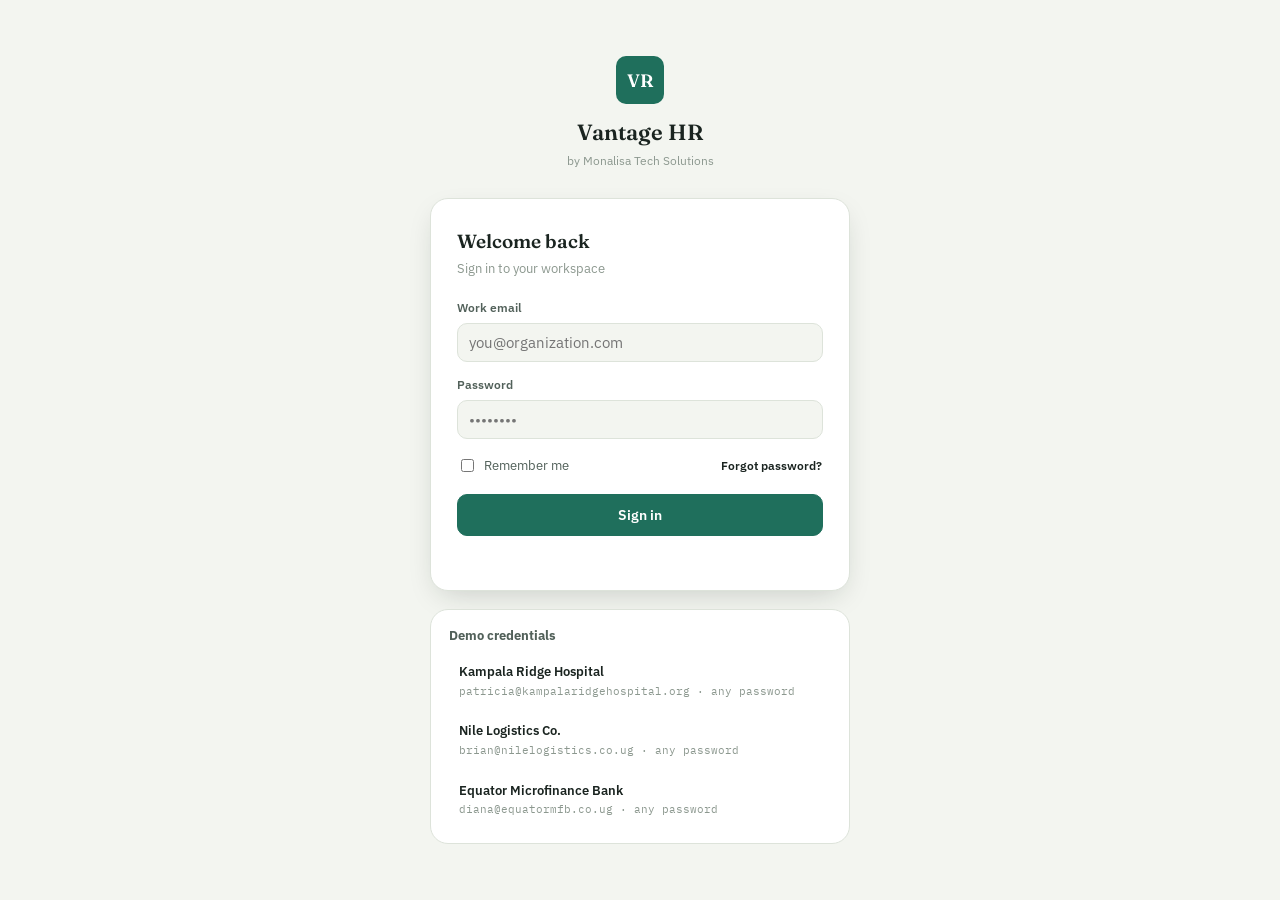
==== commit cb35446a: "Add files via upload" ====
--- a/index.html
+++ b/index.html
@@ -1,842 +1,1768 @@
 <!DOCTYPE html>
-<html lang="en">
+<html lang="en" data-theme="light">
 <head>
 <meta charset="UTF-8">
 <meta name="viewport" content="width=device-width, initial-scale=1.0">
-<title>Vantage HR — People management for East African organisations</title>
-<meta name="description" content="Vantage HR is a complete HR platform built for East African businesses. Payroll, leave, recruitment, performance, and 20+ more modules in one place.">
+<title>Vantage HR</title>
 <link rel="preconnect" href="https://fonts.googleapis.com">
-<link href="https://fonts.googleapis.com/css2?family=DM+Serif+Display:ital@0;1&family=Inter:wght@400;500;600;700&family=JetBrains+Mono:wght@400;600&display=swap" rel="stylesheet">
-<style>
-*,*::before,*::after{box-sizing:border-box;margin:0;padding:0;}
-:root{
-  --forest:#0A2518;
-  --forest-mid:#122E1E;
-  --forest-light:#1A3D28;
-  --green:#2E7D52;
-  --green-light:#3A9E68;
-  --gold:#C9A84C;
-  --gold-soft:#F5EDD6;
-  --paper:#F8F5EE;
-  --paper-warm:#F0EBE1;
-  --mist:#EBF3EE;
-  --ink:#1A2420;
-  --ink-mid:#3D4F47;
-  --ink-soft:#6B7B72;
-  --ink-faint:#9EADA6;
-  --border:#DDE5D9;
-  --white:#FFFFFF;
-  --r-sm:6px; --r-md:10px; --r-lg:16px; --r-xl:24px; --r-pill:999px;
-  --font-display:'DM Serif Display',Georgia,serif;
-  --font-body:'Inter',system-ui,sans-serif;
-  --font-mono:'JetBrains Mono',monospace;
-  --t:200ms ease;
-  --shadow-sm:0 1px 3px rgba(10,37,24,0.10);
-  --shadow-md:0 4px 16px rgba(10,37,24,0.12);
-  --shadow-lg:0 16px 48px rgba(10,37,24,0.18);
-}
-
-html{scroll-behavior:smooth;}
-body{font-family:var(--font-body);color:var(--ink);background:var(--paper);line-height:1.6;-webkit-font-smoothing:antialiased;}
-
-/* ---- NAV ---- */
-.nav{
-  position:sticky;top:0;z-index:100;
-  background:rgba(10,37,24,0.96);backdrop-filter:blur(12px);
-  border-bottom:1px solid rgba(255,255,255,0.07);
-}
-.nav-inner{
-  max-width:1160px;margin:0 auto;padding:0 28px;
-  display:flex;align-items:center;gap:32px;height:66px;
-}
-.nav-logo{display:flex;align-items:center;gap:10px;text-decoration:none;flex-shrink:0;}
-.nav-logo-mark{
-  width:34px;height:34px;border-radius:8px;background:var(--gold);
-  display:flex;align-items:center;justify-content:center;
-  font-family:var(--font-display);font-size:16px;font-weight:700;color:var(--forest);
-}
-.nav-logo-name{font-family:var(--font-display);font-size:17px;color:var(--white);letter-spacing:-.3px;}
-.nav-links{display:flex;align-items:center;gap:4px;margin-left:auto;}
-.nav-links a{
-  font-size:13.5px;font-weight:500;color:rgba(255,255,255,0.72);
-  text-decoration:none;padding:6px 12px;border-radius:var(--r-sm);transition:color var(--t);
-}
-.nav-links a:hover{color:var(--white);}
-.nav-cta{
-  margin-left:8px;padding:9px 20px;
-  background:var(--gold);color:var(--forest);font-size:13.5px;font-weight:700;
-  border:none;border-radius:var(--r-sm);cursor:pointer;text-decoration:none;
-  transition:background var(--t),transform var(--t);display:inline-block;
-}
-.nav-cta:hover{background:#E0BA5A;transform:translateY(-1px);}
-.nav-mobile-btn{display:none;background:transparent;border:none;cursor:pointer;padding:4px;}
-.nav-mobile-btn svg{stroke:rgba(255,255,255,0.85);}
-
-/* ---- HERO ---- */
-.hero{
-  background:var(--forest);
-  padding:96px 28px 80px;
-  position:relative;overflow:hidden;
-}
-.hero::before{
-  content:'';position:absolute;inset:0;
-  background:radial-gradient(ellipse 80% 60% at 60% -10%, rgba(46,125,82,0.28) 0%, transparent 70%);
-  pointer-events:none;
-}
-.hero::after{
-  content:'';position:absolute;bottom:0;left:0;right:0;height:80px;
-  background:linear-gradient(to bottom, transparent, var(--paper));
-  pointer-events:none;
-}
-.hero-inner{max-width:1160px;margin:0 auto;display:grid;grid-template-columns:1fr 1fr;gap:64px;align-items:center;}
-.hero-eyebrow{
-  display:inline-flex;align-items:center;gap:7px;
-  font-size:12px;font-weight:600;letter-spacing:.8px;text-transform:uppercase;
-  color:var(--gold);margin-bottom:22px;
-}
-.hero-eyebrow .dot{width:6px;height:6px;border-radius:50%;background:var(--gold);}
-.hero-headline{
-  font-family:var(--font-display);font-size:clamp(36px,5vw,58px);
-  line-height:1.1;color:var(--white);margin-bottom:22px;letter-spacing:-.5px;
-}
-.hero-headline em{font-style:italic;color:var(--gold);}
-.hero-sub{
-  font-size:17px;color:rgba(255,255,255,0.65);line-height:1.65;margin-bottom:36px;max-width:480px;
-}
-.hero-actions{display:flex;align-items:center;gap:14px;flex-wrap:wrap;}
-.btn-primary{
-  padding:14px 28px;background:var(--gold);color:var(--forest);
-  font-size:14.5px;font-weight:700;border:none;border-radius:var(--r-md);
-  cursor:pointer;text-decoration:none;display:inline-block;
-  transition:background var(--t),transform var(--t),box-shadow var(--t);
-}
-.btn-primary:hover{background:#E0BA5A;transform:translateY(-2px);box-shadow:0 6px 20px rgba(201,168,76,0.4);}
-.btn-ghost{
-  padding:13px 24px;background:transparent;color:rgba(255,255,255,0.8);
-  font-size:14px;font-weight:500;border:1px solid rgba(255,255,255,0.2);
-  border-radius:var(--r-md);cursor:pointer;text-decoration:none;display:inline-block;
-  transition:border-color var(--t),color var(--t);
-}
-.btn-ghost:hover{border-color:rgba(255,255,255,0.5);color:var(--white);}
-
-/* Hero pulse panel */
-.hero-pulse{
-  background:rgba(255,255,255,0.05);border:1px solid rgba(255,255,255,0.1);
-  border-radius:var(--r-xl);padding:32px;backdrop-filter:blur(4px);
-  position:relative;
-}
-.hp-label{font-size:11px;font-weight:600;letter-spacing:.8px;text-transform:uppercase;color:rgba(255,255,255,0.4);margin-bottom:20px;display:flex;align-items:center;gap:7px;}
-.hp-label .live-dot{width:7px;height:7px;border-radius:50%;background:#4ade80;animation:pulse-anim 2s infinite;}
-@keyframes pulse-anim{0%,100%{opacity:1;transform:scale(1);}50%{opacity:.5;transform:scale(1.3);}}
-.hp-grid{display:grid;grid-template-columns:1fr 1fr;gap:14px;}
-.hp-stat{background:rgba(255,255,255,0.05);border-radius:var(--r-md);padding:16px 18px;}
-.hp-stat .hs-n{font-family:var(--font-display);font-size:38px;color:var(--white);line-height:1;}
-.hp-stat .hs-l{font-size:12px;color:rgba(255,255,255,0.5);margin-top:5px;}
-.hp-stat .hs-up{font-size:11px;color:#4ade80;font-weight:600;margin-top:2px;}
-.hp-modules{margin-top:14px;display:flex;flex-wrap:wrap;gap:6px;}
-.hp-mod{font-size:11px;padding:4px 10px;border-radius:var(--r-pill);background:rgba(255,255,255,0.07);color:rgba(255,255,255,0.55);font-weight:500;}
-
-/* ---- TRUSTED BY ---- */
-.trusted{
-  background:var(--paper-warm);border-top:1px solid var(--border);border-bottom:1px solid var(--border);
-  padding:32px 28px;text-align:center;
-}
-.trusted-inner{max-width:1160px;margin:0 auto;}
-.trusted-label{font-size:12px;font-weight:600;letter-spacing:.7px;text-transform:uppercase;color:var(--ink-faint);margin-bottom:22px;}
-.trusted-logos{display:flex;align-items:center;justify-content:center;gap:40px;flex-wrap:wrap;}
-.trusted-logo{
-  font-family:var(--font-display);font-size:14px;color:var(--ink-soft);
-  display:flex;align-items:center;gap:8px;
-}
-.trusted-logo .tl-mark{
-  width:28px;height:28px;border-radius:6px;
-  display:flex;align-items:center;justify-content:center;
-  font-size:11px;font-weight:700;color:#fff;
-}
-
-/* ---- SECTION SHELL ---- */
-.section{padding:88px 28px;}
-.section-inner{max-width:1160px;margin:0 auto;}
-.section-alt{background:var(--mist);}
-.section-dark{background:var(--forest);color:var(--white);}
-.eyebrow{
-  font-size:11.5px;font-weight:700;letter-spacing:.8px;text-transform:uppercase;
-  color:var(--green);margin-bottom:14px;
-}
-.section-dark .eyebrow{color:var(--gold);}
-.section-headline{
-  font-family:var(--font-display);font-size:clamp(30px,4vw,44px);
-  line-height:1.1;letter-spacing:-.4px;margin-bottom:18px;
-}
-.section-sub{font-size:17px;color:var(--ink-soft);line-height:1.65;max-width:580px;}
-.section-dark .section-sub{color:rgba(255,255,255,0.6);}
-
-/* ---- FEATURE GRID ---- */
-.features-intro{text-align:center;margin-bottom:56px;}
-.features-intro .section-sub{margin:0 auto;}
-.feature-grid{display:grid;grid-template-columns:repeat(auto-fit,minmax(280px,1fr));gap:20px;}
-.feature-card{
-  background:var(--white);border:1px solid var(--border);border-radius:var(--r-xl);
-  padding:28px;transition:box-shadow var(--t),transform var(--t),border-color var(--t);
-}
-.feature-card:hover{box-shadow:var(--shadow-md);transform:translateY(-3px);border-color:rgba(46,125,82,0.3);}
-.fc-icon{
-  width:44px;height:44px;border-radius:var(--r-md);
-  display:flex;align-items:center;justify-content:center;font-size:20px;
-  margin-bottom:16px;background:var(--mist);
-}
-.fc-title{font-family:var(--font-display);font-size:17px;margin-bottom:8px;}
-.fc-desc{font-size:13.5px;color:var(--ink-soft);line-height:1.6;}
-.fc-modules{margin-top:14px;display:flex;flex-wrap:wrap;gap:5px;}
-.fc-tag{font-size:11px;padding:3px 8px;border-radius:var(--r-pill);background:var(--mist);color:var(--ink-soft);font-weight:500;}
-
-/* ---- HOW IT WORKS ---- */
-.how-grid{display:grid;grid-template-columns:1fr 1fr 1fr;gap:32px;margin-top:52px;}
-.how-step{position:relative;}
-.how-step::after{
-  content:'';position:absolute;top:20px;right:-16px;
-  width:32px;height:2px;background:var(--border);
-}
-.how-step:last-child::after{display:none;}
-.hs-num{
-  font-family:var(--font-display);font-size:56px;color:var(--border);
-  line-height:1;margin-bottom:16px;
-}
-.hs-title{font-family:var(--font-display);font-size:19px;margin-bottom:8px;}
-.hs-desc{font-size:13.5px;color:var(--ink-soft);line-height:1.65;}
-
-/* ---- STATS BAND ---- */
-.stats-band{padding:64px 28px;background:var(--forest);}
-.stats-inner{max-width:1160px;margin:0 auto;display:grid;grid-template-columns:repeat(4,1fr);gap:0;}
-.stat-item{
-  text-align:center;padding:28px 20px;
-  border-right:1px solid rgba(255,255,255,0.08);
-}
-.stat-item:last-child{border-right:none;}
-.si-num{font-family:var(--font-display);font-size:52px;color:var(--white);line-height:1;margin-bottom:8px;}
-.si-label{font-size:13px;color:rgba(255,255,255,0.5);}
-.si-highlight{color:var(--gold);}
-
-/* ---- PRICING ---- */
-.pricing-intro{text-align:center;margin-bottom:52px;}
-.pricing-intro .section-sub{margin:0 auto;}
-.pricing-grid{display:grid;grid-template-columns:repeat(3,1fr);gap:20px;max-width:960px;margin:0 auto;}
-.pricing-card{
-  background:var(--white);border:1px solid var(--border);border-radius:var(--r-xl);
-  padding:32px;position:relative;
-}
-.pricing-card.popular{
-  border-color:var(--green);box-shadow:0 0 0 3px rgba(46,125,82,0.12);
-}
-.popular-badge{
-  position:absolute;top:-13px;left:50%;transform:translateX(-50%);
-  background:var(--green);color:#fff;font-size:11px;font-weight:700;
-  padding:4px 14px;border-radius:var(--r-pill);letter-spacing:.5px;white-space:nowrap;
-}
-.pc-plan{font-size:12.5px;font-weight:600;letter-spacing:.5px;text-transform:uppercase;color:var(--ink-soft);margin-bottom:10px;}
-.pc-price{font-family:var(--font-display);font-size:40px;line-height:1;color:var(--ink);}
-.pc-price sup{font-size:18px;vertical-align:top;margin-top:8px;font-family:var(--font-body);}
-.pc-price .per{font-family:var(--font-body);font-size:14px;color:var(--ink-soft);font-weight:400;}
-.pc-tagline{font-size:13px;color:var(--ink-soft);margin:12px 0 22px;}
-.pc-divider{border:none;border-top:1px solid var(--border);margin:20px 0;}
-.pc-feature{display:flex;align-items:flex-start;gap:9px;font-size:13.5px;margin-bottom:10px;color:var(--ink-mid);}
-.pc-feature .check{color:var(--green);font-size:15px;margin-top:1px;flex-shrink:0;}
-.pc-feature .cross{color:var(--ink-faint);font-size:15px;margin-top:1px;flex-shrink:0;}
-.pc-cta{
-  display:block;width:100%;padding:12px;margin-top:24px;
-  border-radius:var(--r-md);font-size:14px;font-weight:600;cursor:pointer;
-  text-align:center;text-decoration:none;border:1px solid;
-  transition:all var(--t);
-}
-.pc-cta.outline{color:var(--green);border-color:var(--green);background:transparent;}
-.pc-cta.outline:hover{background:var(--mist);}
-.pc-cta.solid{background:var(--green);color:#fff;border-color:var(--green);}
-.pc-cta.solid:hover{background:var(--green-light);}
-.pc-note{font-size:11.5px;color:var(--ink-faint);text-align:center;margin-top:8px;}
-
-/* ---- TESTIMONIALS ---- */
-.testimonials-grid{display:grid;grid-template-columns:repeat(3,1fr);gap:22px;margin-top:52px;}
-.testimonial{
-  background:var(--forest-mid);border:1px solid rgba(255,255,255,0.07);
-  border-radius:var(--r-xl);padding:28px;
-}
-.t-quote{font-size:15px;color:rgba(255,255,255,0.82);line-height:1.65;margin-bottom:24px;font-style:italic;}
-.t-quote::before{content:'"\2009';font-family:var(--font-display);font-size:32px;color:var(--gold);line-height:0;vertical-align:-12px;margin-right:2px;}
-.t-person{display:flex;align-items:center;gap:12px;}
-.t-avatar{
-  width:38px;height:38px;border-radius:50%;
-  display:flex;align-items:center;justify-content:center;
-  font-size:13px;font-weight:700;flex-shrink:0;
-}
-.t-name{font-size:13px;font-weight:600;color:var(--white);}
-.t-role{font-size:12px;color:rgba(255,255,255,0.45);margin-top:2px;}
-
-/* ---- FAQ ---- */
-.faq-list{max-width:720px;margin:48px auto 0;}
-.faq-item{border-bottom:1px solid var(--border);}
-.faq-q{
-  width:100%;background:transparent;border:none;text-align:left;
-  padding:20px 0;font-size:15px;font-weight:600;color:var(--ink);
-  cursor:pointer;display:flex;align-items:center;justify-content:space-between;gap:16px;
-  transition:color var(--t);
-}
-.faq-q:hover{color:var(--green);}
-.faq-q .faq-icon{
-  width:24px;height:24px;border-radius:50%;background:var(--mist);
-  display:flex;align-items:center;justify-content:center;font-size:16px;flex-shrink:0;
-  transition:transform var(--t),background var(--t);
-}
-.faq-item.open .faq-icon{transform:rotate(45deg);background:var(--green);color:var(--white);}
-.faq-a{
-  max-height:0;overflow:hidden;transition:max-height 320ms ease;
-  font-size:14px;color:var(--ink-soft);line-height:1.7;
-}
-.faq-item.open .faq-a{max-height:300px;padding-bottom:20px;}
-
-/* ---- CTA SECTION ---- */
-.cta-section{
-  background:var(--green);padding:88px 28px;text-align:center;
-}
-.cta-inner{max-width:600px;margin:0 auto;}
-.cta-headline{
-  font-family:var(--font-display);font-size:clamp(28px,4vw,42px);
-  color:var(--white);line-height:1.15;margin-bottom:16px;
-}
-.cta-sub{font-size:17px;color:rgba(255,255,255,0.75);margin-bottom:36px;}
-.cta-actions{display:flex;align-items:center;justify-content:center;gap:14px;flex-wrap:wrap;}
-.btn-white{
-  padding:14px 28px;background:var(--white);color:var(--green);
-  font-size:14.5px;font-weight:700;border:none;border-radius:var(--r-md);
-  cursor:pointer;text-decoration:none;display:inline-block;
-  transition:transform var(--t),box-shadow var(--t);
-}
-.btn-white:hover{transform:translateY(-2px);box-shadow:0 6px 24px rgba(0,0,0,0.15);}
-.btn-ghost-white{
-  padding:13px 24px;background:transparent;color:rgba(255,255,255,0.85);
-  font-size:14px;font-weight:500;border:1px solid rgba(255,255,255,0.35);
-  border-radius:var(--r-md);cursor:pointer;text-decoration:none;display:inline-block;
-  transition:border-color var(--t),color var(--t);
-}
-.btn-ghost-white:hover{border-color:rgba(255,255,255,0.7);color:var(--white);}
-.cta-footnote{margin-top:18px;font-size:12.5px;color:rgba(255,255,255,0.5);}
-
-/* ---- FOOTER ---- */
-.footer{background:var(--forest);padding:56px 28px 32px;}
-.footer-inner{max-width:1160px;margin:0 auto;}
-.footer-top{display:grid;grid-template-columns:2fr 1fr 1fr 1fr;gap:40px;margin-bottom:48px;}
-.footer-brand .fb-logo{display:flex;align-items:center;gap:9px;margin-bottom:14px;}
-.footer-brand .fb-logo-mark{width:30px;height:30px;border-radius:7px;background:var(--gold);display:flex;align-items:center;justify-content:center;font-family:var(--font-display);font-size:14px;font-weight:700;color:var(--forest);}
-.footer-brand .fb-name{font-family:var(--font-display);font-size:16px;color:var(--white);}
-.footer-brand p{font-size:13px;color:rgba(255,255,255,0.45);line-height:1.65;max-width:240px;}
-.footer-col h4{font-size:12px;font-weight:700;letter-spacing:.6px;text-transform:uppercase;color:rgba(255,255,255,0.4);margin-bottom:14px;}
-.footer-col ul{list-style:none;}
-.footer-col li{margin-bottom:8px;}
-.footer-col a{font-size:13px;color:rgba(255,255,255,0.6);text-decoration:none;transition:color var(--t);}
-.footer-col a:hover{color:var(--white);}
-.footer-bottom{
-  border-top:1px solid rgba(255,255,255,0.07);padding-top:24px;
-  display:flex;align-items:center;justify-content:space-between;flex-wrap:wrap;gap:12px;
-}
-.footer-bottom p{font-size:12.5px;color:rgba(255,255,255,0.3);}
-.footer-bottom a{color:rgba(255,255,255,0.5);text-decoration:none;}
-.footer-bottom a:hover{color:var(--white);}
-
-/* ---- MODULE SHOWCASE STRIP ---- */
-.module-strip{display:flex;gap:0;overflow-x:auto;scrollbar-width:none;padding:0;border:1px solid var(--border);border-radius:var(--r-xl);}
-.module-strip::-webkit-scrollbar{display:none;}
-.ms-item{
-  flex-shrink:0;padding:16px 22px;border-right:1px solid var(--border);
-  display:flex;align-items:center;gap:8px;font-size:13px;font-weight:500;color:var(--ink-soft);
-  transition:background var(--t),color var(--t);cursor:default;
-}
-.ms-item:last-child{border-right:none;}
-.ms-item:hover{background:var(--mist);color:var(--ink);}
-.ms-icon{font-size:16px;}
-
-/* ---- RESPONSIVE ---- */
-@media(max-width:900px){
-  .hero-inner{grid-template-columns:1fr;gap:40px;}
-  .hero-pulse{display:none;}
-  .how-grid{grid-template-columns:1fr;}
-  .how-step::after{display:none;}
-  .pricing-grid{grid-template-columns:1fr;}
-  .testimonials-grid{grid-template-columns:1fr;}
-  .stats-inner{grid-template-columns:1fr 1fr;}
-  .stat-item{border-bottom:1px solid rgba(255,255,255,0.08);}
-  .stat-item:nth-child(even){border-right:none;}
-  .footer-top{grid-template-columns:1fr 1fr;}
-}
-@media(max-width:600px){
-  .hero{padding:72px 18px 56px;}
-  .section{padding:60px 18px;}
-  .nav-links{display:none;}
-  .nav-mobile-btn{display:block;}
-  .nav-inner{padding:0 18px;}
-  .footer-top{grid-template-columns:1fr;}
-  .stats-inner{grid-template-columns:1fr 1fr;}
-}
-
-/* ---- ANIMATIONS ---- */
-@keyframes fade-up{from{opacity:0;transform:translateY(20px);}to{opacity:1;transform:translateY(0);}}
-.anim{opacity:0;}
-.anim.visible{animation:fade-up 500ms ease forwards;}
-</style>
+<link rel="preconnect" href="https://fonts.gstatic.com" crossorigin>
+<link href="https://fonts.googleapis.com/css2?family=Fraunces:ital,opsz,wght@0,9..144,400;0,9..144,500;0,9..144,600;0,9..144,700;1,9..144,500&family=IBM+Plex+Sans:wght@400;500;600;700&family=IBM+Plex+Mono:wght@400;500&display=swap" rel="stylesheet">
+<link rel="stylesheet" href="styles.css">
 </head>
 <body>
 
-<!-- NAV -->
-<nav class="nav">
-  <div class="nav-inner">
-    <a href="#" class="nav-logo">
-      <div class="nav-logo-mark">V</div>
-      <span class="nav-logo-name">Vantage HR</span>
-    </a>
-    <div class="nav-links">
-      <a href="#features">Features</a>
-      <a href="#how">How it works</a>
-      <a href="#pricing">Pricing</a>
-      <a href="#faq">FAQ</a>
-      <a href="portal.html">Employee portal</a>
-    </div>
-    <a href="index.html" class="nav-cta">Open the app →</a>
-    <button class="nav-mobile-btn" aria-label="Menu" id="nav-mob-btn">
-      <svg width="22" height="22" viewBox="0 0 24 24" fill="none" stroke-width="2"><line x1="3" y1="6" x2="21" y2="6"/><line x1="3" y1="12" x2="21" y2="12"/><line x1="3" y1="18" x2="21" y2="18"/></svg>
+<!-- LOGIN SCREEN -->
+<div id="login-screen">
+  <div class="login-wrap">
+    <div class="login-brand">
+      <div class="org-mark" style="width:48px;height:48px;font-size:18px;" id="login-mark">VR</div>
+      <div class="login-brand-name">Vantage HR</div>
+      <div class="login-brand-tag">by Monalisa Tech Solutions</div>
+    </div>
+    <div class="login-card">
+      <h2 class="login-title">Welcome back</h2>
+      <p class="login-sub">Sign in to your workspace</p>
+      <div class="field">
+        <label for="login-email">Work email</label>
+        <input type="email" id="login-email" placeholder="you@organization.com" autocomplete="username">
+      </div>
+      <div class="field">
+        <label for="login-password">Password</label>
+        <input type="password" id="login-password" placeholder="••••••••" autocomplete="current-password">
+      </div>
+      <div class="login-options">
+        <label class="login-remember"><input type="checkbox" id="login-remember"> Remember me</label>
+        <button class="btn-quiet btn" style="font-size:12px; padding:4px 0;">Forgot password?</button>
+      </div>
+      <button class="btn btn-primary login-submit" id="login-submit">Sign in</button>
+      <div class="login-hint" id="login-hint"></div>
+    </div>
+    <div class="login-demo-note">
+      <div class="settings-section-title" style="margin-bottom:8px;">Demo credentials</div>
+      <div class="login-demo-row" data-demo-email="patricia@kampalaridgehospital.org" data-demo-tenant="krh">
+        <span class="login-demo-org">Kampala Ridge Hospital</span>
+        <span class="login-demo-cred">patricia@kampalaridgehospital.org · any password</span>
+      </div>
+      <div class="login-demo-row" data-demo-email="brian@nilelogistics.co.ug" data-demo-tenant="nlc">
+        <span class="login-demo-org">Nile Logistics Co.</span>
+        <span class="login-demo-cred">brian@nilelogistics.co.ug · any password</span>
+      </div>
+      <div class="login-demo-row" data-demo-email="diana@equatormfb.co.ug" data-demo-tenant="emb">
+        <span class="login-demo-org">Equator Microfinance Bank</span>
+        <span class="login-demo-cred">diana@equatormfb.co.ug · any password</span>
+      </div>
+    </div>
+  </div>
+</div>
+
+<div id="shell">
+
+  <div id="sidebar-overlay"></div>
+
+  <aside id="sidebar" aria-label="Primary">
+    <div class="brand-row">
+      <div class="org-mark" id="org-mark">KR</div>
+      <div class="brand-text">
+        <div class="org-name" id="org-name">Kampala Ridge Hospital</div>
+        <div class="platform-name">Vantage HR</div>
+      </div>
+    </div>
+
+    <nav class="main-nav" aria-label="Modules">
+      <div class="nav-section-label">Workspace</div>
+      <button class="nav-item active" data-page="dashboard" data-implemented="true">
+        <svg viewBox="0 0 24 24" fill="none" stroke-width="1.6"><rect x="3.5" y="3.5" width="7" height="7" rx="1.5"/><rect x="13.5" y="3.5" width="7" height="7" rx="1.5"/><rect x="3.5" y="13.5" width="7" height="7" rx="1.5"/><rect x="13.5" y="13.5" width="7" height="7" rx="1.5"/></svg>
+        Dashboard
+      </button>
+      <button class="nav-item" data-page="employees" data-implemented="true">
+        <svg viewBox="0 0 24 24" fill="none" stroke-width="1.6"><circle cx="9" cy="8" r="3.2"/><path d="M3.5 19c0-3.3 2.5-5.5 5.5-5.5s5.5 2.2 5.5 5.5"/><circle cx="17" cy="8.5" r="2.6"/><path d="M15.5 13.6c2.6.2 4.7 2.3 4.7 5.4"/></svg>
+        Employees
+      </button>
+      <button class="nav-item" data-page="leave" data-implemented="true">
+        <svg viewBox="0 0 24 24" fill="none" stroke-width="1.6"><rect x="3.5" y="4.5" width="17" height="16" rx="2"/><path d="M3.5 9.5h17"/><path d="M8 3v3M16 3v3"/><path d="M7.5 14l2 2 4-4.2"/></svg>
+        Leave &amp; Attendance
+      </button>
+      <button class="nav-item" data-page="recruitment" data-implemented="true">
+        <svg viewBox="0 0 24 24" fill="none" stroke-width="1.6"><rect x="3.5" y="7.5" width="17" height="12" rx="2"/><path d="M8.5 7.5v-2a2 2 0 0 1 2-2h3a2 2 0 0 1 2 2v2"/><path d="M3.5 13h17"/></svg>
+        Recruitment
+      </button>
+      <button class="nav-item" data-page="payroll" data-implemented="true">
+        <svg viewBox="0 0 24 24" fill="none" stroke-width="1.6"><rect x="3" y="6" width="18" height="13" rx="2"/><path d="M3 10h18"/><circle cx="7" cy="14.5" r="1"/></svg>
+        Payroll
+      </button>
+      <button class="nav-item" data-page="performance" data-implemented="true">
+        <svg viewBox="0 0 24 24" fill="none" stroke-width="1.6"><circle cx="12" cy="12" r="8.5"/><circle cx="12" cy="12" r="4.5"/><circle cx="12" cy="12" r=".8" fill="currentColor" stroke="none"/></svg>
+        Performance
+      </button>
+      <button class="nav-item" data-page="orgchart" data-implemented="true">
+        <svg viewBox="0 0 24 24" fill="none" stroke-width="1.6"><rect x="9" y="2" width="6" height="4" rx="1"/><rect x="2" y="18" width="5" height="4" rx="1"/><rect x="9.5" y="18" width="5" height="4" rx="1"/><rect x="17" y="18" width="5" height="4" rx="1"/><path d="M12 6v4M4.5 18v-3a2 2 0 0 1 2-2h11a2 2 0 0 1 2 2v3M12 10v3"/></svg>
+        Org Chart
+      </button>
+      <button class="nav-item" data-page="benefits" data-implemented="true">
+        <svg viewBox="0 0 24 24" fill="none" stroke-width="1.6"><path d="M12 21s-8-4.5-8-11a8 8 0 0 1 16 0c0 6.5-8 11-8 11z"/></svg>
+        Benefits
+      </button>
+      <button class="nav-item" data-page="expenses" data-implemented="true">
+        <svg viewBox="0 0 24 24" fill="none" stroke-width="1.6"><rect x="2" y="5" width="20" height="14" rx="2"/><path d="M2 10h20"/><circle cx="7" cy="15" r="1.2" fill="currentColor" stroke="none"/></svg>
+        Expenses
+      </button>
+      <button class="nav-item" data-page="assets" data-implemented="true">
+        <svg viewBox="0 0 24 24" fill="none" stroke-width="1.6"><rect x="2" y="3" width="20" height="14" rx="2"/><path d="M8 21h8M12 17v4"/></svg>
+        Assets
+      </button>
+      <button class="nav-item" data-page="learning" data-implemented="true">
+        <svg viewBox="0 0 24 24" fill="none" stroke-width="1.6"><path d="M2 3h6a4 4 0 0 1 4 4v14a3 3 0 0 0-3-3H2z"/><path d="M22 3h-6a4 4 0 0 0-4 4v14a3 3 0 0 1 3-3h7z"/></svg>
+        Learning &amp; Dev
+      </button>
+      <button class="nav-item" data-page="engagement" data-implemented="true">
+        <svg viewBox="0 0 24 24" fill="none" stroke-width="1.6"><path d="M21 15a2 2 0 0 1-2 2H7l-4 4V5a2 2 0 0 1 2-2h14a2 2 0 0 1 2 2z"/></svg>
+        Engagement
+      </button>
+      <button class="nav-item" data-page="servicedesk" data-implemented="true">
+        <svg viewBox="0 0 24 24" fill="none" stroke-width="1.6"><circle cx="12" cy="12" r="9"/><path d="M12 8v4l3 3"/></svg>
+        Service Desk
+      </button>
+      <button class="nav-item" data-page="announcements" data-implemented="true">
+        <svg viewBox="0 0 24 24" fill="none" stroke-width="1.6"><path d="M22 12h-4l-3 9L9 3l-3 9H2"/></svg>
+        Announcements
+      </button>
+      <button class="nav-item" data-page="travel" data-implemented="true">
+        <svg viewBox="0 0 24 24" fill="none" stroke-width="1.6"><path d="M12 2L2 7l10 5 10-5-10-5z"/><path d="M2 17l10 5 10-5"/><path d="M2 12l10 5 10-5"/></svg>
+        Travel
+      </button>
+      <button class="nav-item" data-page="onboarding" data-implemented="true">
+        <svg viewBox="0 0 24 24" fill="none" stroke-width="1.6"><path d="M16 21v-2a4 4 0 0 0-4-4H6a4 4 0 0 0-4 4v2"/><circle cx="9" cy="7" r="4"/><path d="M22 21v-2a4 4 0 0 0-3-3.87"/><path d="M16 3.13a4 4 0 0 1 0 7.75"/></svg>
+        Onboarding
+      </button>
+      <button class="nav-item" data-page="knowledge" data-implemented="true">
+        <svg viewBox="0 0 24 24" fill="none" stroke-width="1.6"><path d="M4 19.5A2.5 2.5 0 0 1 6.5 17H20"/><path d="M6.5 2H20v20H6.5A2.5 2.5 0 0 1 4 19.5v-15A2.5 2.5 0 0 1 6.5 2z"/></svg>
+        Knowledge Base
+      </button>
+      <button class="nav-item" data-page="succession" data-implemented="true">
+        <svg viewBox="0 0 24 24" fill="none" stroke-width="1.6"><path d="M17 21v-2a4 4 0 0 0-4-4H5a4 4 0 0 0-4 4v2"/><circle cx="9" cy="7" r="4"/><polyline points="16 11 18 13 22 9"/></svg>
+        Succession
+      </button>
+      <button class="nav-item" data-page="workforce" data-implemented="true">
+        <svg viewBox="0 0 24 24" fill="none" stroke-width="1.6"><line x1="18" y1="20" x2="18" y2="10"/><line x1="12" y1="20" x2="12" y2="4"/><line x1="6" y1="20" x2="6" y2="14"/></svg>
+        Workforce Plan
+      </button>
+      <button class="nav-item" data-page="compensation" data-implemented="true">
+        <svg viewBox="0 0 24 24" fill="none" stroke-width="1.6"><circle cx="12" cy="12" r="10"/><path d="M12 6v6l4 2"/></svg>
+        Compensation
+      </button>
+      <button class="nav-item" data-page="executive" data-implemented="true">
+        <svg viewBox="0 0 24 24" fill="none" stroke-width="1.6"><rect x="3" y="3" width="7" height="7"/><rect x="14" y="3" width="7" height="7"/><rect x="14" y="14" width="7" height="7"/><rect x="3" y="14" width="7" height="7"/></svg>
+        Executive
+      </button>
+      <button class="nav-item" data-page="signatures" data-implemented="true">
+        <svg viewBox="0 0 24 24" fill="none" stroke-width="1.6"><path d="M12 20h9"/><path d="M16.5 3.5a2.121 2.121 0 0 1 3 3L7 19l-4 1 1-4L16.5 3.5z"/></svg>
+        e-Signatures
+      </button>
+      <button class="nav-item" data-page="notifications" data-implemented="true">
+        <svg viewBox="0 0 24 24" fill="none" stroke-width="1.6"><path d="M6 9.5a6 6 0 0 1 12 0c0 4 1.5 5.5 1.5 5.5h-15S6 13.5 6 9.5Z"/><path d="M10 18a2.2 2.2 0 0 0 4 0"/></svg>
+        Notifications
+        <span class="bell-badge" id="nav-notif-badge" style="position:relative;top:-1px;left:-2px;width:7px;height:7px;border-radius:50%;background:var(--danger);display:inline-block;"></span>
+      </button>
+      <button class="nav-item" data-page="reports" data-implemented="true">
+        <svg viewBox="0 0 24 24" fill="none" stroke-width="1.6"><path d="M4 20V10M11 20V4M18 20v-7"/></svg>
+        Reports
+      </button>
+      <button class="nav-item" data-page="settings" data-implemented="true">
+        <svg viewBox="0 0 24 24" fill="none" stroke-width="1.6"><circle cx="12" cy="12" r="3"/><path d="M19.4 13.5a1.7 1.7 0 0 0 .34 1.87l.06.06a2 2 0 1 1-2.83 2.83l-.06-.06a1.7 1.7 0 0 0-1.87-.34 1.7 1.7 0 0 0-1 1.55V19.6a2 2 0 1 1-4 0v-.1a1.7 1.7 0 0 0-1.1-1.55 1.7 1.7 0 0 0-1.87.34l-.06.06a2 2 0 1 1-2.83-2.83l.06-.06a1.7 1.7 0 0 0 .34-1.87 1.7 1.7 0 0 0-1.55-1H3.4a2 2 0 1 1 0-4h.1a1.7 1.7 0 0 0 1.55-1.1 1.7 1.7 0 0 0-.34-1.87l-.06-.06a2 2 0 1 1 2.83-2.83l.06.06a1.7 1.7 0 0 0 1.87.34h.06a1.7 1.7 0 0 0 1-1.55V3.4a2 2 0 1 1 4 0v.1a1.7 1.7 0 0 0 1 1.55h.06a1.7 1.7 0 0 0 1.87-.34l.06-.06a2 2 0 1 1 2.83 2.83l-.06.06a1.7 1.7 0 0 0-.34 1.87v.06a1.7 1.7 0 0 0 1.55 1H20.6a2 2 0 1 1 0 4h-.1a1.7 1.7 0 0 0-1.55 1z"/></svg>
+        Settings
+      </button>
+    </nav>
+
+    <div class="sidebar-foot">
+      <div class="credit">Powered by<br><strong>Monalisa Tech Solutions</strong></div>
+      <button class="icon-btn" id="theme-toggle" aria-label="Toggle dark mode">
+        <svg id="theme-icon" viewBox="0 0 24 24" fill="none" stroke-width="1.6"><circle cx="12" cy="12" r="4.5"/><path d="M12 2.5v2.2M12 19.3v2.2M4.2 4.2l1.6 1.6M18.2 18.2l1.6 1.6M2.5 12h2.2M19.3 12h2.2M4.2 19.8l1.6-1.6M18.2 5.8l1.6-1.6"/></svg>
+      </button>
+    </div>
+  </aside>
+
+  <div id="main">
+    <header id="topbar">
+      <button id="hamburger" class="icon-btn" aria-label="Open menu">
+        <svg viewBox="0 0 24 24" fill="none" stroke-width="1.6"><path d="M3.5 6.5h17M3.5 12h17M3.5 17.5h17"/></svg>
+      </button>
+
+      <div class="tenant-switch">
+        <button class="tenant-btn" id="tenant-btn" aria-haspopup="true" aria-expanded="false">
+          <span class="dot" id="tenant-dot"></span>
+          <span id="tenant-btn-label">Kampala Ridge Hospital</span>
+          <svg viewBox="0 0 24 24" fill="none" stroke-width="2"><path d="M6 9l6 6 6-6"/></svg>
+        </button>
+        <div class="tenant-menu" id="tenant-menu" role="menu"></div>
+      </div>
+
+      <button class="gs-trigger" id="gs-trigger-btn" aria-label="Open search" data-tooltip="Search everything  ⌘K">
+        <svg viewBox="0 0 24 24" fill="none" stroke-width="1.8"><circle cx="11" cy="11" r="6.5"/><path d="M20 20l-3.8-3.8"/></svg>
+        <span>Search…</span>
+        <span class="gs-kbd">⌘K</span>
+      </button>
+
+      <div class="topbar-right">
+        <button class="plan-pill" id="plan-pill">Growth plan</button>
+        <button class="icon-btn bell-wrap" aria-label="Notifications" id="bell-btn" data-tooltip="Notifications">
+          <svg viewBox="0 0 24 24" fill="none" stroke-width="1.6"><path d="M6 9.5a6 6 0 0 1 12 0c0 4 1.5 5.5 1.5 5.5h-15S6 13.5 6 9.5Z"/><path d="M10 18a2.2 2.2 0 0 0 4 0"/></svg>
+          <span class="bell-badge" id="bell-badge-count" style="display:none; position:absolute; top:4px; right:4px; min-width:16px; height:16px; border-radius:999px; background:var(--danger); color:#fff; font-size:9px; font-weight:700; display:none; align-items:center; justify-content:center; padding:0 3px;"></span>
+        </button>
+        <button class="user-chip" id="user-chip" data-tooltip="Go to Settings">
+          <span class="avatar" id="user-avatar">PN</span>
+          <span class="who">
+            <span class="n" id="user-name">Patricia Nantongo</span>
+            <span class="r" id="user-role">HR Manager</span>
+          </span>
+        </button>
+        <a href="portal.html" target="_blank" class="icon-btn" aria-label="Open employee portal" data-tooltip="Employee self-service portal" style="text-decoration:none;">
+          <svg viewBox="0 0 24 24" fill="none" stroke-width="1.6" width="18" height="18"><path d="M18 20a6 6 0 0 0-12 0"/><circle cx="12" cy="10" r="4"/><path d="M21 20a9 9 0 1 0-18 0"/></svg>
+        </a>
+        <button class="icon-btn" id="signout-topbar-btn" aria-label="Sign out" data-tooltip="Sign out">
+          <svg viewBox="0 0 24 24" fill="none" stroke-width="1.6"><path d="M9 21H5a2 2 0 0 1-2-2V5a2 2 0 0 1 2-2h4"/><polyline points="16 17 21 12 16 7"/><line x1="21" y1="12" x2="9" y2="12"/></svg>
+        </button>
+      </div>
+    </header>
+
+    <button id="mobile-menu-btn" aria-label="Open navigation">
+      <svg viewBox="0 0 24 24" fill="none" stroke-width="2"><line x1="3" y1="6" x2="21" y2="6"/><line x1="3" y1="12" x2="21" y2="12"/><line x1="3" y1="18" x2="21" y2="18"/></svg>
     </button>
-  </div>
-</nav>
-
-<!-- HERO -->
-<section class="hero">
-  <div class="hero-inner">
-    <div class="hero-content">
-      <div class="hero-eyebrow"><span class="dot"></span>Built for East Africa</div>
-      <h1 class="hero-headline">
-        Your people.<br>
-        Running like <em>clockwork.</em>
-      </h1>
-      <p class="hero-sub">
-        Vantage HR is a complete people-management platform for East African businesses.
-        From hire to retire — payroll, leave, recruitment, performance, and 20+ more modules in one place.
-      </p>
-      <div class="hero-actions">
-        <a href="index.html" class="btn-primary">Try the live demo</a>
-        <a href="#features" class="btn-ghost">See all features ↓</a>
-      </div>
-    </div>
-
-    <div class="hero-pulse">
-      <div class="hp-label"><span class="live-dot"></span>Live across all organisations</div>
-      <div class="hp-grid">
-        <div class="hp-stat"><div class="hs-n" id="stat-employees">36</div><div class="hs-l">Employees tracked</div><div class="hs-up">↑ 3 this quarter</div></div>
-        <div class="hp-stat"><div class="hs-n" id="stat-orgs">3</div><div class="hs-l">Active workspaces</div><div class="hs-up">Hospital · Logistics · Finance</div></div>
-        <div class="hp-stat"><div class="hs-n" id="stat-modules">26</div><div class="hs-l">Modules included</div><div class="hs-up">No add-ons needed</div></div>
-        <div class="hp-stat"><div class="hs-n" id="stat-actions">0</div><div class="hs-l">Pending approvals</div><div class="hs-up">All caught up</div></div>
-      </div>
-      <div class="hp-modules">
-        <span class="hp-mod">Payroll</span><span class="hp-mod">Leave</span><span class="hp-mod">Recruitment</span>
-        <span class="hp-mod">Performance</span><span class="hp-mod">e-Signatures</span><span class="hp-mod">+21 more</span>
-      </div>
-    </div>
-  </div>
-</section>
-
-<!-- TRUSTED BY -->
-<div class="trusted">
-  <div class="trusted-inner">
-    <div class="trusted-label">Demo organisations in the platform</div>
-    <div class="trusted-logos">
-      <div class="trusted-logo"><div class="tl-mark" style="background:#1E6E4B;">KR</div>Kampala Ridge Hospital</div>
-      <div class="trusted-logo"><div class="tl-mark" style="background:#1A4E8A;">NL</div>Nile Logistics Co.</div>
-      <div class="trusted-logo"><div class="tl-mark" style="background:#5C3D8F;">EQ</div>Equator Microfinance Bank</div>
-    </div>
-  </div>
-</div>
-
-<!-- MODULE STRIP -->
-<div style="max-width:1160px;margin:0 auto;padding:36px 28px 0;">
-  <div class="module-strip">
-    <div class="ms-item"><span class="ms-icon">📊</span>Dashboard</div>
-    <div class="ms-item"><span class="ms-icon">👥</span>Employees</div>
-    <div class="ms-item"><span class="ms-icon">🗓️</span>Leave</div>
-    <div class="ms-item"><span class="ms-icon">⏰</span>Shifts</div>
-    <div class="ms-item"><span class="ms-icon">🎯</span>Recruitment</div>
-    <div class="ms-item"><span class="ms-icon">💰</span>Payroll</div>
-    <div class="ms-item"><span class="ms-icon">⭐</span>Performance</div>
-    <div class="ms-item"><span class="ms-icon">📈</span>Reports</div>
-    <div class="ms-item"><span class="ms-icon">🏥</span>Benefits</div>
-    <div class="ms-item"><span class="ms-icon">🧾</span>Expenses</div>
-    <div class="ms-item"><span class="ms-icon">🖥️</span>Assets</div>
-    <div class="ms-item"><span class="ms-icon">📚</span>Learning</div>
-    <div class="ms-item"><span class="ms-icon">💬</span>Engagement</div>
-    <div class="ms-item"><span class="ms-icon">✈️</span>Travel</div>
-    <div class="ms-item"><span class="ms-icon">✍️</span>e-Signatures</div>
-    <div class="ms-item"><span class="ms-icon">📋</span>Service Desk</div>
-    <div class="ms-item"><span class="ms-icon">🌱</span>Onboarding</div>
-    <div class="ms-item"><span class="ms-icon">🔭</span>Succession</div>
-  </div>
-</div>
-
-<!-- FEATURES -->
-<section class="section" id="features">
-  <div class="section-inner">
-    <div class="features-intro anim">
-      <div class="eyebrow">Everything in one place</div>
-      <h2 class="section-headline">Not ten tools. One platform.</h2>
-      <p class="section-sub">
-        Every HR function your business needs, built to work together so your data is always consistent and your team always informed.
-      </p>
-    </div>
-    <div class="feature-grid">
-      <div class="feature-card anim">
-        <div class="fc-icon">💼</div>
-        <div class="fc-title">People & Recruitment</div>
-        <p class="fc-desc">A complete employee directory with full profiles, org chart, onboarding checklists, and a recruitment pipeline with kanban, scorecards, and public job board.</p>
-        <div class="fc-modules"><span class="fc-tag">Employees</span><span class="fc-tag">Recruitment</span><span class="fc-tag">Org chart</span><span class="fc-tag">Onboarding</span></div>
-      </div>
-      <div class="feature-card anim">
-        <div class="fc-icon">💰</div>
-        <div class="fc-title">Payroll & Compensation</div>
-        <p class="fc-desc">Run payroll in seconds with simplified PAYE, NSSF, and net-pay calculations. Payslip generation, bonus and deduction adjustments, multi-currency, and salary bands.</p>
-        <div class="fc-modules"><span class="fc-tag">Payroll</span><span class="fc-tag">Payslips</span><span class="fc-tag">Compensation bands</span><span class="fc-tag">Merit cycles</span></div>
-      </div>
-      <div class="feature-card anim">
-        <div class="fc-icon">🗓️</div>
-        <div class="fc-title">Leave & Attendance</div>
-        <p class="fc-desc">Real leave balances that deduct on approval, a team leave calendar, public holiday calendar for Uganda 2026, configurable leave policies, and shift scheduling.</p>
-        <div class="fc-modules"><span class="fc-tag">Leave</span><span class="fc-tag">Attendance</span><span class="fc-tag">Shifts</span><span class="fc-tag">Holidays</span></div>
-      </div>
-      <div class="feature-card anim">
-        <div class="fc-icon">⭐</div>
-        <div class="fc-title">Performance & Goals</div>
-        <p class="fc-desc">360° reviews (manager, self, peer), quarterly review cycles, per-employee goal assignment with progress tracking, and a rating trend chart across cycles.</p>
-        <div class="fc-modules"><span class="fc-tag">Reviews</span><span class="fc-tag">360° feedback</span><span class="fc-tag">Goals</span><span class="fc-tag">Cycles</span></div>
-      </div>
-      <div class="feature-card anim">
-        <div class="fc-icon">📈</div>
-        <div class="fc-title">Reports & Workforce Planning</div>
-        <p class="fc-desc">Five report tabs with date-range filtering, SVG bar and line charts, PDF and CSV export, saved reports, headcount forecasts, and budget vs. actual tracking.</p>
-        <div class="fc-modules"><span class="fc-tag">Reports</span><span class="fc-tag">Workforce planning</span><span class="fc-tag">Executive dashboard</span></div>
-      </div>
-      <div class="feature-card anim">
-        <div class="fc-icon">✍️</div>
-        <div class="fc-title">Documents & Compliance</div>
-        <p class="fc-desc">Send documents for e-signature with a live canvas signing experience, knowledge base for HR policies, and a full audit log of every change across the platform.</p>
-        <div class="fc-modules"><span class="fc-tag">e-Signatures</span><span class="fc-tag">Knowledge base</span><span class="fc-tag">Audit log</span></div>
-      </div>
-    </div>
-  </div>
-</section>
-
-<!-- STATS BAND -->
-<div class="stats-band">
-  <div class="stats-inner">
-    <div class="stat-item"><div class="si-num"><span class="si-highlight">26</span></div><div class="si-label">HR modules included in every plan</div></div>
-    <div class="stat-item"><div class="si-num"><span class="si-highlight">3</span></div><div class="si-label">Multi-tenant orgs in one account</div></div>
-    <div class="stat-item"><div class="si-num"><span class="si-highlight">0</span></div><div class="si-label">Integration fees or hidden add-ons</div></div>
-    <div class="stat-item"><div class="si-num"><span class="si-highlight">100%</span></div><div class="si-label">Browser-based, no installation</div></div>
-  </div>
-</div>
-
-<!-- HOW IT WORKS -->
-<section class="section section-alt" id="how">
-  <div class="section-inner">
-    <div class="features-intro anim">
-      <div class="eyebrow">Getting started</div>
-      <h2 class="section-headline">Up and running in minutes</h2>
-      <p class="section-sub">No IT team, no installation, no waiting. Vantage HR runs entirely in your browser.</p>
-    </div>
-    <div class="how-grid">
-      <div class="how-step anim">
-        <div class="hs-num">1</div>
-        <h3 class="hs-title">Create your workspace</h3>
-        <p class="hs-desc">Sign up, name your organisation, and set your brand colour. Your HR portal is ready immediately — no IT setup required.</p>
-      </div>
-      <div class="how-step anim">
-        <div class="hs-num">2</div>
-        <h3 class="hs-title">Bring your people in</h3>
-        <p class="hs-desc">Import employees from a CSV file or add them one by one. Set departments, salaries, and leave policies in under five minutes.</p>
-      </div>
-      <div class="how-step anim">
-        <div class="hs-num">3</div>
-        <h3 class="hs-title">Run everything from one place</h3>
-        <p class="hs-desc">Approve leave requests, run payroll, post jobs, conduct reviews, and send offer letters — all from a single dashboard built for your team.</p>
-      </div>
-    </div>
-  </div>
-</section>
-
-<!-- PRICING -->
-<section class="section" id="pricing">
-  <div class="section-inner">
-    <div class="pricing-intro anim">
-      <div class="eyebrow">Simple pricing</div>
-      <h2 class="section-headline">One price. Every feature.</h2>
-      <p class="section-sub">No per-module fees. No surprises. All 26 modules are available on every plan.</p>
-    </div>
-    <div class="pricing-grid">
-      <div class="pricing-card anim">
-        <div class="pc-plan">Starter</div>
-        <div class="pc-price"><sup>UGX</sup>150,000<span class="per"> /mo</span></div>
-        <p class="pc-tagline">For teams up to 25 people just getting started with HR software.</p>
-        <hr class="pc-divider">
-        <div class="pc-feature"><span class="check">✓</span>Up to 25 employees</div>
-        <div class="pc-feature"><span class="check">✓</span>All 26 core modules</div>
-        <div class="pc-feature"><span class="check">✓</span>Payroll and payslips</div>
-        <div class="pc-feature"><span class="check">✓</span>Leave management</div>
-        <div class="pc-feature"><span class="check">✓</span>Email support</div>
-        <div class="pc-feature"><span class="cross">—</span>Multi-workspace</div>
-        <div class="pc-feature"><span class="cross">—</span>API access</div>
-        <a href="index.html" class="pc-cta outline">Start free trial</a>
-        <p class="pc-note">30-day free trial, no card required</p>
-      </div>
-      <div class="pricing-card popular anim">
-        <div class="popular-badge">MOST POPULAR</div>
-        <div class="pc-plan">Growth</div>
-        <div class="pc-price"><sup>UGX</sup>350,000<span class="per"> /mo</span></div>
-        <p class="pc-tagline">For growing organisations that need more people, more power.</p>
-        <hr class="pc-divider">
-        <div class="pc-feature"><span class="check">✓</span>Up to 150 employees</div>
-        <div class="pc-feature"><span class="check">✓</span>All 26 core modules</div>
-        <div class="pc-feature"><span class="check">✓</span>Payroll and payslips</div>
-        <div class="pc-feature"><span class="check">✓</span>Leave management</div>
-        <div class="pc-feature"><span class="check">✓</span>Priority support</div>
-        <div class="pc-feature"><span class="check">✓</span>Multi-workspace (3 orgs)</div>
-        <div class="pc-feature"><span class="check">✓</span>API access</div>
-        <a href="index.html" class="pc-cta solid">Start free trial</a>
-        <p class="pc-note">30-day free trial, no card required</p>
-      </div>
-      <div class="pricing-card anim">
-        <div class="pc-plan">Enterprise</div>
-        <div class="pc-price" style="font-size:28px;padding-top:6px;">Let's talk</div>
-        <p class="pc-tagline">For large organisations, group companies, and custom requirements.</p>
-        <hr class="pc-divider">
-        <div class="pc-feature"><span class="check">✓</span>Unlimited employees</div>
-        <div class="pc-feature"><span class="check">✓</span>All 26 core modules</div>
-        <div class="pc-feature"><span class="check">✓</span>Custom onboarding</div>
-        <div class="pc-feature"><span class="check">✓</span>Dedicated account manager</div>
-        <div class="pc-feature"><span class="check">✓</span>SLA-backed support</div>
-        <div class="pc-feature"><span class="check">✓</span>Unlimited workspaces</div>
-        <div class="pc-feature"><span class="check">✓</span>Custom integrations</div>
-        <a href="mailto:kabuusumonalisa@gmail.com" class="pc-cta outline">Contact us</a>
-        <p class="pc-note">Usually responds within 1 business day</p>
-      </div>
-    </div>
-  </div>
-</section>
-
-<!-- TESTIMONIALS -->
-<section class="section section-dark">
-  <div class="section-inner">
-    <div class="features-intro anim" style="text-align:center;">
-      <div class="eyebrow">What HR teams say</div>
-      <h2 class="section-headline" style="color:var(--white);">Built for the way African HR teams actually work</h2>
-    </div>
-    <div class="testimonials-grid">
-      <div class="testimonial anim">
-        <p class="t-quote">Before Vantage HR we were tracking leave in a spreadsheet and payroll in a separate system. Now everything is in one place and our monthly close takes half the time it used to.</p>
-        <div class="t-person">
-          <div class="t-avatar" style="background:#1E6E4B;color:#fff;">PN</div>
-          <div><div class="t-name">Patricia Nantongo</div><div class="t-role">HR Manager · Kampala Ridge Hospital</div></div>
-        </div>
-      </div>
-      <div class="testimonial anim">
-        <p class="t-quote">The recruitment pipeline changed everything for us. We used to lose track of candidates between stages. Now the whole team can see where every application stands and we've cut our time-to-hire significantly.</p>
-        <div class="t-person">
-          <div class="t-avatar" style="background:#1A4E8A;color:#fff;">BO</div>
-          <div><div class="t-name">Brian Okello</div><div class="t-role">Operations Director · Nile Logistics Co.</div></div>
-        </div>
-      </div>
-      <div class="testimonial anim">
-        <p class="t-quote">The compliance modules — AML acknowledgements, e-signatures, the audit log — these are things we needed for our regulators. Vantage HR gave us documentation we could actually show in an audit.</p>
-        <div class="t-person">
-          <div class="t-avatar" style="background:#5C3D8F;color:#fff;">DK</div>
-          <div><div class="t-name">Diana Kemigisha</div><div class="t-role">CEO · Equator Microfinance Bank</div></div>
-        </div>
-      </div>
-    </div>
-  </div>
-</section>
-
-<!-- FAQ -->
-<section class="section" id="faq">
-  <div class="section-inner">
-    <div class="pricing-intro anim">
-      <div class="eyebrow">Questions</div>
-      <h2 class="section-headline">Frequently asked</h2>
-    </div>
-    <div class="faq-list">
-      <div class="faq-item">
-        <button class="faq-q">Does Vantage HR handle Ugandan PAYE and NSSF calculations?<span class="faq-icon">+</span></button>
-        <div class="faq-a">Yes. Vantage HR calculates PAYE and NSSF contributions for every payslip. The figures use simplified tax brackets appropriate for a platform prototype — for production deployment we work with each client to configure the exact URA-compliant tax tables for their workforce.</div>
-      </div>
-      <div class="faq-item">
-        <button class="faq-q">Can I manage multiple companies or branches in one account?<span class="faq-icon">+</span></button>
-        <div class="faq-a">Yes. The Growth and Enterprise plans support multiple workspaces, each with their own employees, policies, branding, and data — completely isolated from each other. The Executive Dashboard gives you a cross-organisation rollup view so group-level leaders can see the full picture.</div>
-      </div>
-      <div class="faq-item">
-        <button class="faq-q">Is my data secure? Where is it stored?<span class="faq-icon">+</span></button>
-        <div class="faq-a">In the current prototype, all data is stored locally in your browser using the browser's built-in storage — nothing is transmitted to any external server. For production deployment we use encrypted cloud storage in the region of your choice, with role-based access control and a full audit log of every action.</div>
-      </div>
-      <div class="faq-item">
-        <button class="faq-q">Do I need IT support or a developer to set it up?<span class="faq-icon">+</span></button>
-        <div class="faq-a">No. Vantage HR runs entirely in your browser with no installation. Getting started takes under 10 minutes — create a workspace, upload your employee list via CSV, and you're live. The Starter plan includes onboarding guidance and our team is available by email if you need help.</div>
-      </div>
-      <div class="faq-item">
-        <button class="faq-q">Can employees access their own profiles, payslips, and leave?<span class="faq-icon">+</span></button>
-        <div class="faq-a">An employee self-service portal is on the roadmap and will let staff view their own payslips, submit leave requests, update their details, and track their goals and learning progress — without accessing the full HR admin view. This is available on the Growth and Enterprise plans.</div>
-      </div>
-    </div>
-  </div>
-</section>
-
-<!-- CTA -->
-<section class="cta-section">
-  <div class="cta-inner">
-    <h2 class="cta-headline">Ready to bring your HR into one place?</h2>
-    <p class="cta-sub">Try the full platform free for 30 days. No credit card, no setup fee, no IT team required.</p>
-    <div class="cta-actions">
-      <a href="index.html" class="btn-white">Open the live demo →</a>
-      <a href="mailto:kabuusumonalisa@gmail.com" class="btn-ghost-white">Talk to the team</a>
-    </div>
-    <p class="cta-footnote">Questions? Email us at kabuusumonalisa@gmail.com · +256 703 953 711 · Uganda, East Africa</p>
-  </div>
-</section>
-
-<!-- FOOTER -->
-<footer class="footer">
-  <div class="footer-inner">
-    <div class="footer-top">
-      <div class="footer-brand">
-        <div class="fb-logo">
-          <div class="fb-logo-mark">V</div>
-          <div class="fb-name">Vantage HR</div>
-        </div>
-        <p>A complete HR and people-management platform for East African organisations. Built by Monalisa Tech Solutions.</p>
-      </div>
-      <div class="footer-col">
-        <h4>Product</h4>
-        <ul>
-          <li><a href="#features">Features</a></li>
-          <li><a href="#pricing">Pricing</a></li>
-          <li><a href="index.html">Live demo</a></li>
-          <li><a href="#faq">FAQ</a></li>
-        </ul>
-      </div>
-      <div class="footer-col">
-        <h4>Modules</h4>
-        <ul>
-          <li><a href="index.html">Payroll</a></li>
-          <li><a href="index.html">Recruitment</a></li>
-          <li><a href="index.html">Performance</a></li>
-          <li><a href="index.html">Leave & Shifts</a></li>
-        </ul>
-      </div>
-      <div class="footer-col">
-        <h4>Company</h4>
-        <ul>
-          <li><a href="mailto:kabuusumonalisa@gmail.com">Contact us</a></li>
-          <li><a href="mailto:kabuusumonalisa@gmail.com">Request a demo</a></li>
-          <li><a href="#">Privacy policy</a></li>
-        </ul>
-      </div>
-    </div>
-    <div class="footer-bottom">
-      <p>© 2026 Monalisa Tech Solutions. All rights reserved.</p>
-      <p><a href="mailto:kabuusumonalisa@gmail.com">kabuusumonalisa@gmail.com</a> · <a href="tel:+256703953711">+256 703 953 711</a> · Uganda, East Africa</p>
-    </div>
-  </div>
-</footer>
-
-<script>
-/* ---- COUNTER ANIMATION ---- */
-function animateCount(el, target, suffix){
-  let start = 0;
-  const step = Math.ceil(target / 40);
-  const interval = setInterval(()=>{
-    start = Math.min(start + step, target);
-    el.textContent = start + (suffix||'');
-    if(start >= target) clearInterval(interval);
-  }, 28);
-}
-
-/* ---- COUNTER TRIGGERS ON SCROLL ---- */
-let countersFired = false;
-const heroObserver = new IntersectionObserver((entries)=>{
-  if(entries[0].isIntersecting && !countersFired){
-    countersFired = true;
-    animateCount(document.getElementById('stat-employees'), 36);
-    animateCount(document.getElementById('stat-orgs'), 3);
-    animateCount(document.getElementById('stat-modules'), 26);
-    animateCount(document.getElementById('stat-actions'), 7);
-  }
-}, { threshold: 0.3 });
-const heroPulse = document.querySelector('.hero-pulse');
-if(heroPulse) heroObserver.observe(heroPulse);
-
-/* ---- FADE-IN ON SCROLL ---- */
-const observer = new IntersectionObserver((entries)=>{
-  entries.forEach(e=>{
-    if(e.isIntersecting){ e.target.classList.add('visible'); observer.unobserve(e.target); }
-  });
-}, { threshold: 0.10 });
-document.querySelectorAll('.anim').forEach(el=> observer.observe(el));
-
-/* ---- FAQ ACCORDION ---- */
-document.querySelectorAll('.faq-q').forEach(btn=>{
-  btn.addEventListener('click',()=>{
-    const item = btn.closest('.faq-item');
-    const wasOpen = item.classList.contains('open');
-    document.querySelectorAll('.faq-item').forEach(i=>i.classList.remove('open'));
-    if(!wasOpen) item.classList.add('open');
-  });
-});
-
-/* ---- NAV SCROLL SHADOW ---- */
-const nav = document.querySelector('.nav');
-window.addEventListener('scroll',()=>{
-  nav.style.boxShadow = window.scrollY > 20 ? '0 2px 24px rgba(0,0,0,0.3)' : 'none';
-}, { passive:true });
-
-/* ---- NAV ACTIVE SECTION HIGHLIGHT ---- */
-const sections = document.querySelectorAll('section[id]');
-const navLinks = document.querySelectorAll('.nav-links a');
-const sectionObserver = new IntersectionObserver((entries)=>{
-  entries.forEach(e=>{
-    if(e.isIntersecting){
-      navLinks.forEach(a=>{ a.style.color = a.getAttribute('href')==='#'+e.target.id ? '#fff' : 'rgba(255,255,255,0.72)'; });
-    }
-  });
-}, { threshold: 0.4 });
-sections.forEach(s=> sectionObserver.observe(s));
-
-/* ---- MOBILE NAV DRAWER ---- */
-const mobileNavHTML = `
-<div id="mobile-nav-drawer" style="
-  position:fixed;inset:0;z-index:999;display:none;
-  background:rgba(10,37,24,0.97);backdrop-filter:blur(8px);
-  flex-direction:column;padding:28px;
-">
-  <div style="display:flex;justify-content:space-between;align-items:center;margin-bottom:40px;">
-    <div style="font-family:'DM Serif Display',serif;font-size:17px;color:#fff;">Vantage HR</div>
-    <button id="mobile-nav-close" style="background:transparent;border:none;cursor:pointer;color:rgba(255,255,255,0.7);font-size:28px;line-height:1;">✕</button>
-  </div>
-  <nav style="display:flex;flex-direction:column;gap:6px;">
-    ${['Features:#features','How it works:#how','Pricing:#pricing','FAQ:#faq'].map(item=>{
-      const [label,href] = item.split(':');
-      return `<a href="${href}" style="font-size:22px;font-family:'DM Serif Display',serif;color:rgba(255,255,255,0.85);text-decoration:none;padding:12px 0;border-bottom:1px solid rgba(255,255,255,0.07);">${label}</a>`;
-    }).join('')}
-  </nav>
-  <a href="index.html" style="
-    margin-top:auto;padding:16px;background:#C9A84C;color:#0A2518;
-    font-size:16px;font-weight:700;border-radius:12px;text-align:center;text-decoration:none;
-  ">Open the live demo →</a>
-</div>`;
-document.body.insertAdjacentHTML('beforeend', mobileNavHTML);
-
-const drawer = document.getElementById('mobile-nav-drawer');
-document.getElementById('nav-mob-btn').addEventListener('click',()=>{ drawer.style.display='flex'; document.body.style.overflow='hidden'; });
-document.getElementById('mobile-nav-close').addEventListener('click',()=>{ drawer.style.display='none'; document.body.style.overflow=''; });
-drawer.querySelectorAll('a[href^="#"]').forEach(a=>{ a.addEventListener('click',()=>{ drawer.style.display='none'; document.body.style.overflow=''; }); });
-</script>
+
+    <div id="content">
+
+      <!-- DASHBOARD -->
+      <section class="page visible" id="page-dashboard">
+        <div class="page-header">
+          <div>
+            <h1 id="greeting">Good morning</h1>
+            <div class="sub" id="today-date"></div>
+          </div>
+        </div>
+
+        <div class="quick-actions" id="quick-actions-row"></div>
+
+        <div class="kpi-row" id="kpi-row"></div>
+
+        <div class="panels">
+          <div>
+            <div class="panel" style="margin-bottom:16px;">
+              <div class="panel-head">
+                <h3>Headcount by department</h3>
+                <span class="hint" id="dept-total-hint"></span>
+              </div>
+              <div id="dept-chart"></div>
+            </div>
+            <div class="panel">
+              <div class="panel-head">
+                <h3>Team at a glance</h3>
+                <span class="hint">Today</span>
+              </div>
+              <div id="team-glance-list"></div>
+            </div>
+          </div>
+          <div>
+            <div class="panel" style="margin-bottom:16px;">
+              <div class="panel-head">
+                <h3>Needs your attention</h3>
+                <span class="hint">Live</span>
+              </div>
+              <ul class="activity-list" id="activity-list"></ul>
+            </div>
+            <div class="panel">
+              <div class="panel-head">
+                <h3>Celebrations</h3>
+                <span class="hint" id="celebr-hint">Birthdays &amp; anniversaries</span>
+              </div>
+              <div id="celebrations-list"></div>
+              <ul class="celebr-list" id="celebr-list" style="display:none;"></ul>
+            </div>
+          </div>
+        </div>
+      </section>
+
+      <!-- EMPLOYEES -->
+      <section class="page" id="page-employees">
+        <div class="page-header">
+          <div>
+            <h1>Employees</h1>
+            <div class="sub" id="emp-sub"></div>
+          </div>
+          <div style="display:flex;gap:8px;">
+            <label class="btn" id="csv-import-label" data-tooltip="Import employees from CSV" style="cursor:pointer;">
+              <svg viewBox="0 0 24 24" fill="none" stroke-width="2"><path d="M21 15v4a2 2 0 0 1-2 2H5a2 2 0 0 1-2-2v-4"/><polyline points="17 8 12 3 7 8"/><line x1="12" y1="3" x2="12" y2="15"/></svg>
+              Import CSV
+              <input type="file" id="csv-import-input" accept=".csv" style="display:none;">
+            </label>
+            <button class="btn btn-primary" id="add-employee-btn">
+              <svg viewBox="0 0 24 24" fill="none" stroke-width="2"><path d="M12 5v14M5 12h14"/></svg>
+              Add employee
+            </button>
+          </div>
+        </div>
+
+        <div class="filters-bar">
+          <div class="search-wrap">
+            <svg viewBox="0 0 24 24" fill="none" stroke-width="1.8"><circle cx="11" cy="11" r="6.5"/><path d="M20 20l-3.8-3.8"/></svg>
+            <input type="text" id="emp-search" placeholder="Search the directory" aria-label="Search employees">
+          </div>
+          <div class="chip-group" id="dept-chips"></div>
+          <div class="chip-group" id="status-chips">
+            <button class="chip active" data-status="All">All statuses</button>
+            <button class="chip" data-status="Active">Active</button>
+            <button class="chip" data-status="On leave">On leave</button>
+            <button class="chip" data-status="Probation">Probation</button>
+          </div>
+          <div class="filters-spacer"></div>
+          <span class="result-count" id="result-count"></span>
+        </div>
+
+        <div class="bulk-bar" id="bulk-bar" style="display:none;">
+          <span id="bulk-count">0 selected</span>
+          <div class="filters-spacer"></div>
+          <button class="btn" id="bulk-export-btn">Export selected</button>
+          <button class="btn btn-danger-text" id="bulk-archive-btn">Archive selected</button>
+          <button class="btn btn-quiet" id="bulk-clear-btn">Clear</button>
+        </div>
+
+        <div class="table-wrap">
+          <table class="emp-table">
+            <thead>
+              <tr>
+                <th style="width:36px;"><input type="checkbox" id="select-all-emp" aria-label="Select all"></th>
+                <th class="sortable" data-sort="name">Name <span class="arrow">↑</span></th>
+                <th class="sortable" data-sort="department">Department <span class="arrow">↑</span></th>
+                <th class="sortable" data-sort="status">Status <span class="arrow">↑</span></th>
+                <th class="sortable" data-sort="hireDate">Start date <span class="arrow">↑</span></th>
+                <th>Employee ID</th>
+                <th></th>
+              </tr>
+            </thead>
+            <tbody id="emp-tbody"></tbody>
+          </table>
+        </div>
+      </section>
+
+      <!-- LEAVE & ATTENDANCE -->
+      <section class="page" id="page-leave">
+        <div class="page-header">
+          <div>
+            <h1>Leave &amp; Attendance</h1>
+            <div class="sub" id="leave-sub"></div>
+          </div>
+          <div style="display:flex; gap:8px;">
+            <button class="btn" id="leave-policy-btn" onclick="openPolicyModal()">Leave policy</button>
+            <button class="btn btn-quiet" id="go-shifts-btn">View shift schedule →</button>
+          </div>
+        </div>
+
+        <div id="leave-policy-summary" style="margin-bottom:16px;"></div>
+
+        <div class="panel" style="margin-bottom:16px;">
+          <div class="panel-head">
+            <h3>Team leave calendar</h3>
+            <span class="hint">This week — who's off</span>
+          </div>
+          <div id="team-leave-calendar"></div>
+        </div>
+
+        <div class="kpi-row" id="leave-kpi-row"></div>
+
+        <div class="panel" style="margin-bottom:16px;">
+          <div class="panel-head">
+            <h3>Pending requests</h3>
+            <span class="hint" id="pending-hint"></span>
+          </div>
+          <div id="request-list"></div>
+        </div>
+
+        <div class="panel" style="margin-bottom:16px;">
+          <div class="panel-head">
+            <h3>Out this week</h3>
+            <span class="hint">Approved and pending leave</span>
+          </div>
+          <div class="week-strip" id="week-strip"></div>
+        </div>
+
+        <div class="panel">
+          <div class="panel-head">
+            <h3>Today's attendance</h3>
+            <span class="hint" id="attendance-hint"></span>
+          </div>
+          <div class="table-wrap" style="border:none;">
+            <table class="emp-table" id="attendance-table">
+              <thead>
+                <tr>
+                  <th>Name</th>
+                  <th>Department</th>
+                  <th>Clock in</th>
+                  <th>Clock out</th>
+                  <th>Status</th>
+                </tr>
+              </thead>
+              <tbody id="attendance-tbody"></tbody>
+            </table>
+          </div>
+        </div>
+
+        <div class="panel" style="margin-top:16px;">
+          <div class="panel-head">
+            <h3>Public holidays</h3>
+            <span class="hint">Uganda · 2026</span>
+          </div>
+          <div id="holiday-list"></div>
+        </div>
+      </section>
+
+      <!-- RECRUITMENT -->
+      <section class="page" id="page-recruitment">
+        <div class="page-header">
+          <div>
+            <h1>Recruitment</h1>
+            <div class="sub" id="recruit-sub"></div>
+          </div>
+          <div style="display:flex; gap:8px;">
+            <button class="btn" id="view-careers-btn">View public job board ↗</button>
+            <button class="btn btn-primary" id="add-opening-btn">
+              <svg viewBox="0 0 24 24" fill="none" stroke-width="2"><path d="M12 5v14M5 12h14"/></svg>
+              Post a job opening
+            </button>
+          </div>
+        </div>
+
+        <div class="kpi-row" id="recruit-kpi-row"></div>
+
+        <div class="panel" style="margin-bottom:16px;">
+          <div class="panel-head">
+            <h3>Open roles</h3>
+            <span class="hint">Select a role to filter the pipeline below</span>
+          </div>
+          <div id="openings-list"></div>
+        </div>
+
+        <div class="panel">
+          <div class="panel-head">
+            <h3>Candidate pipeline</h3>
+            <span class="hint" id="pipeline-hint"></span>
+          </div>
+          <div class="recruit-toolbar">
+            <div class="search-wrap" style="max-width:280px;">
+              <svg viewBox="0 0 24 24" fill="none" stroke-width="1.8"><circle cx="11" cy="11" r="6.5"/><path d="M20 20l-3.8-3.8"/></svg>
+              <input type="text" id="candidate-search" placeholder="Search candidates" aria-label="Search candidates">
+            </div>
+            <div id="role-filter-chip"></div>
+          </div>
+          <div class="kanban" id="kanban-board"></div>
+        </div>
+      </section>
+
+      <!-- PAYROLL -->
+      <section class="page" id="page-payroll">
+        <div class="page-header">
+          <div>
+            <h1>Payroll</h1>
+            <div class="sub" id="payroll-sub"></div>
+          </div>
+          <button class="btn btn-primary" id="run-payroll-btn">
+            <svg viewBox="0 0 24 24" fill="none" stroke-width="2"><path d="M5 12h14M13 6l6 6-6 6"/></svg>
+            Run payroll
+          </button>
+        </div>
+
+        <div class="kpi-row" id="payroll-kpi-row"></div>
+
+        <div class="panel" style="margin-bottom:16px;">
+          <div class="panel-head">
+            <h3>This month's pay run</h3>
+          </div>
+          <div class="payrun-card">
+            <span class="payrun-status" id="payrun-status-badge"><span class="pdot"></span><span id="payrun-status-text">Scheduled</span></span>
+            <div class="payrun-meta">
+              <div class="pm-row" id="payrun-line-1">—</div>
+              <div class="pm-row" id="payrun-line-2">—</div>
+            </div>
+          </div>
+          <div class="payrun-note">Sample payroll figures for demonstration only, not tax or compliance guidance.</div>
+        </div>
+
+        <div class="panel" style="margin-bottom:16px;">
+          <div class="panel-head">
+            <h3>Past pay runs</h3>
+          </div>
+          <div id="payroll-history-list"></div>
+        </div>
+
+        <div class="panel" style="margin-bottom:16px;">
+          <div class="panel-head">
+            <h3>Payroll cost by department</h3>
+            <span class="hint" id="payroll-total-hint"></span>
+          </div>
+          <div id="payroll-dept-chart"></div>
+        </div>
+
+        <div class="panel">
+          <div class="panel-head">
+            <h3>Salary register</h3>
+            <span class="hint">Select a row to view a payslip</span>
+          </div>
+          <div class="table-wrap" style="border:none;">
+            <table class="emp-table" id="salary-table">
+              <thead>
+                <tr>
+                  <th>Name</th>
+                  <th>Department</th>
+                  <th>Gross salary</th>
+                  <th>PAYE</th>
+                  <th>NSSF (5%)</th>
+                  <th>Net pay</th>
+                </tr>
+              </thead>
+              <tbody id="salary-tbody"></tbody>
+            </table>
+          </div>
+        </div>
+      </section>
+
+      <!-- PERFORMANCE -->
+      <section class="page" id="page-performance">
+        <div class="page-header">
+          <div>
+            <h1>Performance</h1>
+            <div class="sub" id="perf-sub"></div>
+          </div>
+        </div>
+
+        <div class="kpi-row" id="perf-kpi-row"></div>
+
+        <div class="panel" style="margin-bottom:16px;">
+          <div class="panel-head">
+            <h3 id="review-cycle-title">Review cycle</h3>
+            <span class="hint" id="review-hint"></span>
+          </div>
+          <div style="display:flex; justify-content:flex-end; margin-bottom:10px;">
+            <button class="btn btn-quiet" id="new-cycle-btn" style="padding:6px 11px; font-size:11.5px; color:var(--ink-faint);">Start new cycle</button>
+          </div>
+          <div class="review-type-tabs" id="review-type-tabs">
+            <button class="review-type-tab active" data-review-type="manager">Manager review</button>
+            <button class="review-type-tab" data-review-type="self">Self review</button>
+            <button class="review-type-tab" data-review-type="peer">Peer nominations</button>
+          </div>
+          <div id="review-list"></div>
+        </div>
+
+        <div class="panel" style="margin-bottom:16px;">
+          <div class="panel-head">
+            <h3>Average rating by department</h3>
+            <span class="hint">Completed reviews only</span>
+          </div>
+          <div id="rating-chart"></div>
+        </div>
+
+        <div class="panel">
+          <div class="panel-head">
+            <h3>Goals &amp; objectives</h3>
+            <span class="hint" id="goals-hint"></span>
+          </div>
+          <div style="display:flex; justify-content:flex-end; margin-bottom:10px;">
+            <button class="btn" id="add-goal-btn" style="padding:7px 13px; font-size:12px;">Add goal</button>
+          </div>
+          <div id="goals-list"></div>
+        </div>
+      </section>
+
+      <!-- REPORTS -->
+      <section class="page" id="page-reports">
+        <div class="page-header">
+          <div>
+            <h1>Reports</h1>
+            <div class="sub" id="reports-sub"></div>
+          </div>
+          <div style="display:flex; gap:8px; flex-wrap:wrap; align-items:center;">
+            <button class="btn btn-quiet" id="save-report-btn">⭐ Save report</button>
+            <button class="btn" id="export-pdf-btn">
+              <svg viewBox="0 0 24 24" fill="none" stroke-width="2"><path d="M14 2H6a2 2 0 0 0-2 2v16a2 2 0 0 0 2 2h12a2 2 0 0 0 2-2V8z"/><path d="M14 2v6h6"/></svg>
+              Export PDF
+            </button>
+            <button class="btn btn-primary" id="export-csv-btn">
+              <svg viewBox="0 0 24 24" fill="none" stroke-width="2"><path d="M12 3v12M7 10l5 5 5-5"/><path d="M4 19h16"/></svg>
+              Export CSV
+            </button>
+          </div>
+        </div>
+
+        <div class="report-filter-bar">
+          <div class="chip-group" id="report-tabs">
+            <button class="chip active" data-tab="workforce">Workforce</button>
+            <button class="chip" data-tab="attendance">Attendance</button>
+            <button class="chip" data-tab="recruitment">Recruitment</button>
+            <button class="chip" data-tab="payroll">Payroll</button>
+            <button class="chip" data-tab="performance">Performance</button>
+          </div>
+          <div class="filters-spacer"></div>
+          <div class="report-date-range">
+            <label for="report-date-from" class="visually-hidden">From</label>
+            <input type="date" id="report-date-from" aria-label="From date">
+            <span style="color:var(--ink-faint); font-size:12px;">to</span>
+            <label for="report-date-to" class="visually-hidden">To</label>
+            <input type="date" id="report-date-to" aria-label="To date">
+            <button class="btn btn-quiet" id="report-date-clear" style="font-size:12px; padding:7px 10px;">Clear</button>
+          </div>
+        </div>
+
+        <div id="report-body"></div>
+
+        <div class="panel" style="margin-top:16px;">
+          <div class="panel-head"><h3>Saved reports</h3></div>
+          <div id="saved-reports-list"></div>
+        </div>
+      </section>
+
+      <!-- SETTINGS -->
+      <section class="page" id="page-settings">
+        <div class="page-header">
+          <div>
+            <h1>Settings</h1>
+            <div class="sub" id="settings-sub"></div>
+          </div>
+        </div>
+
+        <div class="chip-group" id="settings-tabs" style="margin-bottom:18px;">
+          <button class="chip active" data-tab="general">General</button>
+          <button class="chip" data-tab="team">Team</button>
+          <button class="chip" data-tab="billing">Billing</button>
+          <button class="chip" data-tab="security">Security</button>
+          <button class="chip" data-tab="api">API &amp; Webhooks</button>
+        </div>
+
+        <div id="settings-body"></div>
+      </section>
+
+      <!-- ORG CHART -->
+      <section class="page" id="page-orgchart">
+        <div class="page-header">
+          <div><h1>Org Chart</h1><div class="sub" id="orgchart-sub"></div></div>
+          <div style="display:flex; gap:8px;">
+            <select id="orgchart-dept-filter" class="btn" style="font-size:12.5px; padding:8px 12px; cursor:pointer;">
+              <option value="">All departments</option>
+            </select>
+          </div>
+        </div>
+        <div class="panel">
+          <div class="org-chart-wrap" id="org-chart-wrap"></div>
+        </div>
+      </section>
+
+      <!-- NOTIFICATIONS -->
+      <section class="page" id="page-notifications">
+        <div class="page-header">
+          <div><h1>Notifications</h1><div class="sub" id="notif-sub"></div></div>
+          <button class="btn btn-quiet" id="mark-all-read-btn">Mark all as read</button>
+        </div>
+        <div class="panel">
+          <div id="notif-list"></div>
+        </div>
+      </section>
+
+      <!-- SHIFTS -->
+      <section class="page" id="page-shifts">
+        <div class="page-header">
+          <div><h1>Shift Scheduling</h1><div class="sub" id="shifts-sub"></div></div>
+          <div style="display:flex; gap:8px; align-items:center;">
+            <select id="shifts-dept-filter" class="btn" style="font-size:12.5px; padding:8px 12px; cursor:pointer;"></select>
+            <button class="btn btn-primary" id="publish-shifts-btn">Publish schedule</button>
+          </div>
+        </div>
+        <div class="kpi-row" id="shifts-kpi-row"></div>
+        <div class="panel" style="margin-bottom:16px;">
+          <div class="panel-head"><h3>Week of <span id="shifts-week-label"></span></h3>
+            <div style="display:flex; gap:6px;">
+              <button class="btn btn-quiet" id="shifts-prev-btn" style="padding:6px 10px; font-size:12px;">← Prev</button>
+              <button class="btn btn-quiet" id="shifts-next-btn" style="padding:6px 10px; font-size:12px;">Next →</button>
+            </div>
+          </div>
+          <div id="shift-grid-wrap"></div>
+        </div>
+        <div class="panel">
+          <div class="panel-head"><h3>Shift types</h3></div>
+          <div id="shift-legend"></div>
+        </div>
+      </section>
+
+      <!-- BENEFITS -->
+      <section class="page" id="page-benefits">
+        <div class="page-header">
+          <div><h1>Benefits</h1><div class="sub" id="benefits-sub"></div></div>
+          <button class="btn btn-primary" id="add-benefit-btn">Add benefit</button>
+        </div>
+        <div class="kpi-row" id="benefits-kpi-row"></div>
+        <div class="panel" style="margin-bottom:16px;">
+          <div class="panel-head"><h3>Benefit catalogue</h3><span class="hint" id="benefits-catalog-hint"></span></div>
+          <div id="benefits-catalog-list"></div>
+        </div>
+        <div class="panel">
+          <div class="panel-head"><h3>Employee enrolments</h3></div>
+          <div class="table-wrap" style="border:none;">
+            <table class="emp-table">
+              <thead><tr><th>Employee</th><th>Department</th><th>Enrolled benefits</th><th>Coverage value</th><th>Status</th></tr></thead>
+              <tbody id="benefits-enrolment-tbody"></tbody>
+            </table>
+          </div>
+        </div>
+      </section>
+
+      <!-- EXPENSES -->
+      <section class="page" id="page-expenses">
+        <div class="page-header">
+          <div><h1>Expenses</h1><div class="sub" id="expenses-sub"></div></div>
+          <button class="btn btn-primary" id="add-expense-btn">Submit claim</button>
+        </div>
+        <div class="kpi-row" id="expenses-kpi-row"></div>
+        <div class="panel" style="margin-bottom:16px;">
+          <div class="panel-head"><h3>Pending approval</h3><span class="hint" id="expenses-pending-hint"></span></div>
+          <div id="expenses-pending-list"></div>
+        </div>
+        <div class="panel">
+          <div class="panel-head"><h3>All expense claims</h3>
+            <div class="chip-group" id="expense-status-chips">
+              <button class="chip active" data-expense-status="All">All</button>
+              <button class="chip" data-expense-status="Pending">Pending</button>
+              <button class="chip" data-expense-status="Approved">Approved</button>
+              <button class="chip" data-expense-status="Rejected">Rejected</button>
+            </div>
+          </div>
+          <div class="table-wrap" style="border:none;">
+            <table class="emp-table">
+              <thead><tr><th>Employee</th><th>Category</th><th>Description</th><th>Amount</th><th>Date</th><th>Status</th></tr></thead>
+              <tbody id="expenses-tbody"></tbody>
+            </table>
+          </div>
+        </div>
+      </section>
+
+      <!-- ASSETS -->
+      <section class="page" id="page-assets">
+        <div class="page-header">
+          <div><h1>Asset Management</h1><div class="sub" id="assets-sub"></div></div>
+          <button class="btn btn-primary" id="add-asset-btn">Register asset</button>
+        </div>
+        <div class="kpi-row" id="assets-kpi-row"></div>
+        <div class="filters-bar" style="margin-bottom:12px;">
+          <div class="search-wrap" style="max-width:260px;">
+            <svg viewBox="0 0 24 24" fill="none" stroke-width="1.8"><circle cx="11" cy="11" r="6.5"/><path d="M20 20l-3.8-3.8"/></svg>
+            <input type="text" id="asset-search" placeholder="Search assets" aria-label="Search assets">
+          </div>
+          <div class="chip-group" id="asset-status-chips">
+            <button class="chip active" data-asset-status="All">All</button>
+            <button class="chip" data-asset-status="In use">In use</button>
+            <button class="chip" data-asset-status="Available">Available</button>
+            <button class="chip" data-asset-status="Maintenance">Maintenance</button>
+          </div>
+        </div>
+        <div class="table-wrap">
+          <table class="emp-table">
+            <thead><tr><th>Asset</th><th>Category</th><th>Serial / Tag</th><th>Assigned to</th><th>Status</th><th>Value</th><th></th></tr></thead>
+            <tbody id="assets-tbody"></tbody>
+          </table>
+        </div>
+      </section>
+
+      <!-- LEARNING & DEVELOPMENT -->
+      <section class="page" id="page-learning">
+        <div class="page-header">
+          <div><h1>Learning &amp; Development</h1><div class="sub" id="learning-sub"></div></div>
+          <button class="btn btn-primary" id="add-course-btn">Add course</button>
+        </div>
+        <div class="kpi-row" id="learning-kpi-row"></div>
+        <div class="panel" style="margin-bottom:16px;">
+          <div class="panel-head"><h3>Course catalogue</h3>
+            <div class="chip-group" id="course-category-chips"></div>
+          </div>
+          <div id="course-list"></div>
+        </div>
+        <div class="panel">
+          <div class="panel-head"><h3>Team progress</h3><span class="hint" id="learning-progress-hint"></span></div>
+          <div class="table-wrap" style="border:none;">
+            <table class="emp-table">
+              <thead><tr><th>Employee</th><th>Department</th><th>Completed</th><th>In progress</th><th>Completion rate</th></tr></thead>
+              <tbody id="learning-progress-tbody"></tbody>
+            </table>
+          </div>
+        </div>
+      </section>
+
+      <!-- ENGAGEMENT & SURVEYS -->
+      <section class="page" id="page-engagement">
+        <div class="page-header">
+          <div><h1>Engagement &amp; Surveys</h1><div class="sub" id="engagement-sub"></div></div>
+          <button class="btn btn-primary" id="launch-survey-btn">Launch survey</button>
+        </div>
+        <div class="kpi-row" id="engagement-kpi-row"></div>
+        <div class="panel" style="margin-bottom:16px;">
+          <div class="panel-head"><h3>Active surveys</h3></div>
+          <div id="surveys-active-list"></div>
+        </div>
+        <div class="panel" style="margin-bottom:16px;">
+          <div class="panel-head"><h3>Pulse score trend</h3><span class="hint">Last 6 months</span></div>
+          <div id="pulse-trend-chart"></div>
+        </div>
+        <div class="panel">
+          <div class="panel-head"><h3>Recognition wall</h3>
+            <button class="btn" id="give-recognition-btn" style="font-size:12px;padding:7px 13px;">Give recognition</button>
+          </div>
+          <div id="recognition-list"></div>
+        </div>
+      </section>
+
+      <!-- SERVICE DESK -->
+      <section class="page" id="page-servicedesk">
+        <div class="page-header">
+          <div><h1>Service Desk</h1><div class="sub" id="servicedesk-sub"></div></div>
+          <button class="btn btn-primary" id="new-ticket-btn">New ticket</button>
+        </div>
+        <div class="kpi-row" id="servicedesk-kpi-row"></div>
+        <div class="panel" style="margin-bottom:16px;">
+          <div class="panel-head"><h3>Open tickets</h3>
+            <div class="chip-group" id="ticket-filter-chips">
+              <button class="chip active" data-ticket-filter="All">All</button>
+              <button class="chip" data-ticket-filter="Open">Open</button>
+              <button class="chip" data-ticket-filter="In progress">In progress</button>
+              <button class="chip" data-ticket-filter="Resolved">Resolved</button>
+            </div>
+          </div>
+          <div id="ticket-list"></div>
+        </div>
+      </section>
+
+      <!-- ANNOUNCEMENTS -->
+      <section class="page" id="page-announcements">
+        <div class="page-header">
+          <div><h1>Announcements</h1><div class="sub" id="announcements-sub"></div></div>
+          <button class="btn btn-primary" id="new-announcement-btn">New announcement</button>
+        </div>
+        <div id="announcements-list"></div>
+      </section>
+
+      <!-- TRAVEL -->
+      <section class="page" id="page-travel">
+        <div class="page-header">
+          <div><h1>Travel Management</h1><div class="sub" id="travel-sub"></div></div>
+          <button class="btn btn-primary" id="new-travel-btn">Request travel</button>
+        </div>
+        <div class="kpi-row" id="travel-kpi-row"></div>
+        <div class="panel" style="margin-bottom:16px;">
+          <div class="panel-head"><h3>Pending approvals</h3><span class="hint" id="travel-pending-hint"></span></div>
+          <div id="travel-pending-list"></div>
+        </div>
+        <div class="panel">
+          <div class="panel-head"><h3>All travel requests</h3></div>
+          <div class="table-wrap" style="border:none;">
+            <table class="emp-table">
+              <thead><tr><th>Traveller</th><th>Destination</th><th>Purpose</th><th>Dates</th><th>Est. cost</th><th>Status</th></tr></thead>
+              <tbody id="travel-tbody"></tbody>
+            </table>
+          </div>
+        </div>
+      </section>
+
+      <!-- ONBOARDING -->
+      <section class="page" id="page-onboarding">
+        <div class="page-header">
+          <div><h1>Onboarding</h1><div class="sub" id="onboarding-sub"></div></div>
+          <button class="btn btn-primary" id="start-onboarding-btn">Start onboarding</button>
+        </div>
+        <div class="kpi-row" id="onboarding-kpi-row"></div>
+        <div class="panel" style="margin-bottom:16px;">
+          <div class="panel-head"><h3>Active onboarding plans</h3></div>
+          <div id="onboarding-active-list"></div>
+        </div>
+        <div class="panel">
+          <div class="panel-head"><h3>Onboarding checklist template</h3><span class="hint">Applied to all new hires</span></div>
+          <div id="onboarding-checklist"></div>
+        </div>
+      </section>
+
+      <!-- KNOWLEDGE BASE -->
+      <section class="page" id="page-knowledge">
+        <div class="page-header">
+          <div><h1>Knowledge Base</h1><div class="sub" id="knowledge-sub"></div></div>
+          <button class="btn btn-primary" id="new-article-btn">New article</button>
+        </div>
+        <div class="filters-bar" style="margin-bottom:12px;">
+          <div class="search-wrap" style="max-width:300px;">
+            <svg viewBox="0 0 24 24" fill="none" stroke-width="1.8"><circle cx="11" cy="11" r="6.5"/><path d="M20 20l-3.8-3.8"/></svg>
+            <input type="text" id="knowledge-search" placeholder="Search articles and policies" aria-label="Search knowledge base">
+          </div>
+          <div class="chip-group" id="knowledge-category-chips"></div>
+        </div>
+        <div id="knowledge-list"></div>
+      </section>
+
+      <!-- SUCCESSION PLANNING -->
+      <section class="page" id="page-succession">
+        <div class="page-header">
+          <div><h1>Succession Planning</h1><div class="sub" id="succession-sub"></div></div>
+          <button class="btn btn-primary" id="add-successor-btn">Add successor</button>
+        </div>
+        <div class="kpi-row" id="succession-kpi-row"></div>
+        <div class="panel" style="margin-bottom:16px;">
+          <div class="panel-head"><h3>Key role succession map</h3><span class="hint">Readiness ratings: 🟢 Ready now · 🟡 Ready in 1–2 years · 🔴 Development needed</span></div>
+          <div id="succession-map"></div>
+        </div>
+        <div class="panel">
+          <div class="panel-head"><h3>Talent pipeline</h3><span class="hint" id="succession-pipeline-hint"></span></div>
+          <div id="succession-pipeline"></div>
+        </div>
+      </section>
+
+      <!-- WORKFORCE PLANNING -->
+      <section class="page" id="page-workforce">
+        <div class="page-header">
+          <div><h1>Workforce Planning</h1><div class="sub" id="workforce-sub"></div></div>
+          <button class="btn btn-primary" id="add-headcount-btn">Add plan</button>
+        </div>
+        <div class="kpi-row" id="workforce-kpi-row"></div>
+        <div class="panel" style="margin-bottom:16px;">
+          <div class="panel-head"><h3>Headcount forecast vs. actual</h3><span class="hint">Next 6 months</span></div>
+          <div id="workforce-forecast-chart"></div>
+        </div>
+        <div class="panel" style="margin-bottom:16px;">
+          <div class="panel-head"><h3>Budget vs. actual payroll cost</h3></div>
+          <div id="workforce-budget-chart"></div>
+        </div>
+        <div class="panel">
+          <div class="panel-head"><h3>Department headcount plan</h3></div>
+          <div class="table-wrap" style="border:none;">
+            <table class="emp-table">
+              <thead><tr><th>Department</th><th>Current</th><th>Planned</th><th>Variance</th><th>Open reqs</th><th>Budget (UGX)</th></tr></thead>
+              <tbody id="workforce-dept-tbody"></tbody>
+            </table>
+          </div>
+        </div>
+      </section>
+
+      <!-- COMPENSATION PLANNING -->
+      <section class="page" id="page-compensation">
+        <div class="page-header">
+          <div><h1>Compensation Planning</h1><div class="sub" id="compensation-sub"></div></div>
+          <button class="btn btn-primary" id="run-merit-btn">Run merit cycle</button>
+        </div>
+        <div class="kpi-row" id="compensation-kpi-row"></div>
+        <div class="panel" style="margin-bottom:16px;">
+          <div class="panel-head"><h3>Salary bands</h3><span class="hint">By grade / department</span></div>
+          <div id="salary-bands-list"></div>
+        </div>
+        <div class="panel" style="margin-bottom:16px;">
+          <div class="panel-head"><h3>Merit increase proposals</h3><span class="hint" id="merit-cycle-label"></span></div>
+          <div class="table-wrap" style="border:none;">
+            <table class="emp-table">
+              <thead><tr><th>Employee</th><th>Department</th><th>Current salary</th><th>Proposed increase</th><th>New salary</th><th>Justification</th><th>Status</th></tr></thead>
+              <tbody id="merit-tbody"></tbody>
+            </table>
+          </div>
+        </div>
+        <div class="panel">
+          <div class="panel-head"><h3>Pay equity overview</h3><span class="hint">Avg salary by department</span></div>
+          <div id="pay-equity-chart"></div>
+        </div>
+      </section>
+
+      <!-- EXECUTIVE DASHBOARD -->
+      <section class="page" id="page-executive">
+        <div class="page-header">
+          <div><h1>Executive Overview</h1><div class="sub" id="executive-sub"></div></div>
+          <button class="btn" id="exec-print-btn">Export report</button>
+        </div>
+        <div id="exec-org-switcher" style="display:flex;gap:8px;margin-bottom:18px;flex-wrap:wrap;"></div>
+        <div id="executive-kpi-grid"></div>
+        <div class="report-panels" style="margin-top:16px;">
+          <div class="panel"><div class="panel-head"><h3>Headcount by org</h3></div><div id="exec-headcount-chart"></div></div>
+          <div class="panel"><div class="panel-head"><h3>Payroll cost by org</h3></div><div id="exec-payroll-chart"></div></div>
+        </div>
+        <div class="report-panels" style="margin-top:16px;">
+          <div class="panel"><div class="panel-head"><h3>Avg. pulse score by org</h3></div><div id="exec-pulse-chart"></div></div>
+          <div class="panel"><div class="panel-head"><h3>Open roles by org</h3></div><div id="exec-roles-chart"></div></div>
+        </div>
+        <div class="panel" style="margin-top:16px;">
+          <div class="panel-head"><h3>Pending actions across all orgs</h3></div>
+          <div id="exec-pending-list"></div>
+        </div>
+      </section>
+
+      <!-- DIGITAL SIGNATURES -->
+      <section class="page" id="page-signatures">
+        <div class="page-header">
+          <div><h1>e-Signatures</h1><div class="sub" id="signatures-sub"></div></div>
+          <button class="btn btn-primary" id="new-signature-request-btn">Request signature</button>
+        </div>
+        <div class="kpi-row" id="signatures-kpi-row"></div>
+        <div class="panel" style="margin-bottom:16px;">
+          <div class="panel-head"><h3>Pending signatures</h3><span class="hint" id="sig-pending-hint"></span></div>
+          <div id="sig-pending-list"></div>
+        </div>
+        <div class="panel">
+          <div class="panel-head"><h3>All signature requests</h3></div>
+          <div class="table-wrap" style="border:none;">
+            <table class="emp-table">
+              <thead><tr><th>Document</th><th>Signee</th><th>Type</th><th>Requested</th><th>Deadline</th><th>Status</th><th></th></tr></thead>
+              <tbody id="signatures-tbody"></tbody>
+            </table>
+          </div>
+        </div>
+      </section>
+
+    </div>
+  </div>
+</div>
+
+<!-- CAREERS / PUBLIC JOB BOARD -->
+<div id="careers-view">
+  <div class="careers-shell">
+    <header class="careers-header">
+      <div class="careers-brand">
+        <div class="org-mark" id="careers-org-mark">--</div>
+        <div>
+          <div class="careers-org-name" id="careers-org-name">—</div>
+          <div class="careers-org-tag">Careers</div>
+        </div>
+      </div>
+      <button class="btn btn-quiet" id="careers-back-btn">← Back to Vantage HR</button>
+    </header>
+    <main class="careers-main">
+      <div id="careers-roles-view">
+        <h1 id="careers-title">Open roles</h1>
+        <p class="careers-sub" id="careers-sub">Join the team. Here's what we're hiring for right now.</p>
+        <div id="careers-roles-list"></div>
+      </div>
+      <div id="careers-apply-view" style="display:none;">
+        <button class="btn btn-quiet" id="careers-apply-back" style="margin-bottom:18px;">← All roles</button>
+        <h1 id="careers-apply-title">Apply</h1>
+        <p class="careers-sub" id="careers-apply-sub"></p>
+        <div class="careers-form">
+          <div class="field">
+            <label for="ca-name">Full name</label>
+            <input type="text" id="ca-name" placeholder="e.g. Patience Nansamba">
+          </div>
+          <div class="field">
+            <label for="ca-email">Email address</label>
+            <input type="email" id="ca-email" placeholder="you@example.com">
+          </div>
+          <div class="field">
+            <label for="ca-phone">Phone number</label>
+            <input type="text" id="ca-phone" placeholder="+256 7xx xxx xxx">
+          </div>
+          <div class="field">
+            <label for="ca-note">Tell us about yourself</label>
+            <textarea id="ca-note" rows="4" placeholder="A short summary of your experience"></textarea>
+          </div>
+          <button class="btn btn-primary" id="careers-submit-btn">Submit application</button>
+        </div>
+      </div>
+      <div id="careers-thanks-view" style="display:none;">
+        <div class="careers-thanks">
+          <div class="glyph">✓</div>
+          <h2>Application received</h2>
+          <p id="careers-thanks-text">Thanks for applying. The hiring team will be in touch if there's a match.</p>
+          <button class="btn btn-primary" id="careers-thanks-back">View other roles</button>
+        </div>
+      </div>
+    </main>
+  </div>
+</div>
+
+<!-- DRAWER -->
+<div id="drawer-overlay"></div>
+<aside id="drawer" aria-label="Employee profile">
+  <div class="drawer-head">
+    <div class="top-row">
+      <button class="icon-btn" id="drawer-edit" aria-label="Edit employee">
+        <svg viewBox="0 0 24 24" fill="none" stroke-width="1.8"><path d="M16.5 3.5l4 4L8 20H4v-4Z"/></svg>
+      </button>
+      <button class="icon-btn" id="drawer-close" aria-label="Close panel">
+        <svg viewBox="0 0 24 24" fill="none" stroke-width="1.8"><path d="M6 6l12 12M18 6L6 18"/></svg>
+      </button>
+    </div>
+    <div class="drawer-profile">
+      <div class="avatar" id="drawer-avatar">--</div>
+      <div>
+        <div class="name" id="drawer-name">—</div>
+        <div class="title" id="drawer-title">—</div>
+      </div>
+    </div>
+  </div>
+  <div class="drawer-tabs" role="tablist">
+    <button class="drawer-tab active" data-tab="overview" role="tab">Overview</button>
+    <button class="drawer-tab" data-tab="timeoff" role="tab">Time off</button>
+    <button class="drawer-tab" data-tab="goals" role="tab">Goals</button>
+    <button class="drawer-tab" data-tab="documents" role="tab">Documents</button>
+    <button class="drawer-tab" data-tab="history" role="tab">History</button>
+  </div>
+  <div class="drawer-body">
+    <div class="drawer-pane active" id="pane-overview">
+      <div class="info-grid">
+        <div class="f"><label>Department</label><div class="v" id="ov-dept">—</div></div>
+        <div class="f"><label>Status</label><div class="v" id="ov-status">—</div></div>
+        <div class="f"><label>Employee ID</label><div class="v mono" id="ov-id">—</div></div>
+        <div class="f"><label>Start date</label><div class="v" id="ov-hire">—</div></div>
+        <div class="f full"><label>Work email</label><div class="v" id="ov-email">—</div></div>
+        <div class="f full"><label>Phone</label><div class="v mono" id="ov-phone">—</div></div>
+      </div>
+    </div>
+    <div class="drawer-pane" id="pane-timeoff"></div>
+    <div class="drawer-pane" id="pane-goals"></div>
+    <div class="drawer-pane" id="pane-documents"></div>
+    <div class="drawer-pane" id="pane-history"></div>
+  </div>
+</aside>
+
+<!-- ADD EMPLOYEE MODAL -->
+<div id="modal-overlay">
+  <div id="modal" role="dialog" aria-modal="true" aria-labelledby="modal-title">
+    <div class="modal-head">
+      <h3 id="modal-title">Add an employee</h3>
+      <button class="icon-btn" id="modal-close" aria-label="Close">
+        <svg viewBox="0 0 24 24" fill="none" stroke-width="1.8"><path d="M6 6l12 12M18 6L6 18"/></svg>
+      </button>
+    </div>
+    <div class="modal-body">
+      <div class="field">
+        <label for="f-name">Full name</label>
+        <input type="text" id="f-name" placeholder="e.g. Catherine Namusoke">
+      </div>
+      <div class="field">
+        <label for="f-title">Job title</label>
+        <input type="text" id="f-title" placeholder="e.g. Ward Nurse">
+      </div>
+      <div class="field">
+        <label for="f-dept">Department</label>
+        <select id="f-dept"></select>
+      </div>
+      <div class="field">
+        <label for="f-status">Status</label>
+        <select id="f-status">
+          <option>Active</option>
+          <option>Probation</option>
+          <option>On leave</option>
+        </select>
+      </div>
+      <div class="field">
+        <label for="f-start">Start date</label>
+        <input type="date" id="f-start">
+      </div>
+      <div class="field">
+        <label for="f-salary">Monthly salary (UGX)</label>
+        <input type="number" id="f-salary" placeholder="e.g. 1500000" min="0" step="10000">
+      </div>
+    </div>
+    <div class="modal-foot">
+      <button class="btn btn-quiet" id="modal-cancel">Cancel</button>
+      <button class="btn btn-primary" id="modal-submit">Add employee</button>
+    </div>
+  </div>
+</div>
+
+<!-- POST OPENING MODAL -->
+<div id="opening-modal-overlay">
+  <div id="opening-modal" role="dialog" aria-modal="true" aria-labelledby="opening-modal-title">
+    <div class="modal-head">
+      <h3 id="opening-modal-title">Post a job opening</h3>
+      <button class="icon-btn" id="opening-modal-close" aria-label="Close">
+        <svg viewBox="0 0 24 24" fill="none" stroke-width="1.8"><path d="M6 6l12 12M18 6L6 18"/></svg>
+      </button>
+    </div>
+    <div class="modal-body">
+      <div class="field">
+        <label for="o-title">Role title</label>
+        <input type="text" id="o-title" placeholder="e.g. Theatre Nurse">
+      </div>
+      <div class="field">
+        <label for="o-dept">Department</label>
+        <select id="o-dept"></select>
+      </div>
+      <div class="field">
+        <label for="o-location">Location</label>
+        <input type="text" id="o-location" placeholder="e.g. Main Campus">
+      </div>
+      <div class="field">
+        <label for="o-status">Status</label>
+        <select id="o-status">
+          <option>Open</option>
+          <option>On hold</option>
+        </select>
+      </div>
+    </div>
+    <div class="modal-foot">
+      <button class="btn btn-quiet" id="opening-modal-cancel">Cancel</button>
+      <button class="btn btn-primary" id="opening-modal-submit">Post opening</button>
+    </div>
+  </div>
+</div>
+
+<!-- PAYSLIP MODAL -->
+<div id="payslip-overlay">
+  <div id="payslip-modal" role="dialog" aria-modal="true" aria-labelledby="payslip-name">
+    <div class="payslip-head">
+      <div>
+        <div class="ph-name" id="payslip-name">—</div>
+        <div class="ph-meta" id="payslip-meta">—</div>
+      </div>
+      <button class="icon-btn" id="payslip-close" aria-label="Close">
+        <svg viewBox="0 0 24 24" fill="none" stroke-width="1.8"><path d="M6 6l12 12M18 6L6 18"/></svg>
+      </button>
+    </div>
+    <div class="payslip-body" id="payslip-body"></div>
+    <div class="payslip-adjust">
+      <div class="settings-section-title" style="margin-bottom:10px;">One-time adjustments for this cycle</div>
+      <div class="field-grid">
+        <div class="field"><label for="ps-bonus">Bonus (UGX)</label><input type="number" id="ps-bonus" min="0" step="10000" placeholder="0"></div>
+        <div class="field"><label for="ps-deduction">Deduction (UGX)</label><input type="number" id="ps-deduction" min="0" step="10000" placeholder="0"></div>
+      </div>
+      <button class="btn" id="ps-apply-adjust-btn" style="margin-top:4px;">Apply adjustment</button>
+    </div>
+    <div class="payslip-foot">
+      <span>Sample figures for demonstration only. Not an official payslip or tax document.</span>
+      <button class="btn btn-primary" id="payslip-print-btn">Print / Save as PDF</button>
+    </div>
+  </div>
+</div>
+
+<!-- REVIEW RATING MODAL -->
+<div id="review-modal-overlay">
+  <div id="review-modal" role="dialog" aria-modal="true" aria-labelledby="review-modal-title">
+    <div class="modal-head">
+      <h3 id="review-modal-title">Complete review</h3>
+      <button class="icon-btn" id="review-modal-close" aria-label="Close">
+        <svg viewBox="0 0 24 24" fill="none" stroke-width="1.8"><path d="M6 6l12 12M18 6L6 18"/></svg>
+      </button>
+    </div>
+    <div class="review-modal-name" id="review-modal-name">—</div>
+    <div class="star-picker" id="star-picker">
+      <button data-star="1" aria-label="1 star">★</button>
+      <button data-star="2" aria-label="2 stars">★</button>
+      <button data-star="3" aria-label="3 stars">★</button>
+      <button data-star="4" aria-label="4 stars">★</button>
+      <button data-star="5" aria-label="5 stars">★</button>
+    </div>
+    <div class="modal-body" style="padding-top:0;">
+      <div class="field">
+        <label for="review-comment">Manager comments</label>
+        <textarea id="review-comment" rows="3" placeholder="What stood out this cycle?" style="width:100%; padding:9px 11px; border:1px solid var(--border); border-radius:var(--r-md); background:var(--paper); color:var(--ink); font-family:inherit; resize:vertical;"></textarea>
+      </div>
+    </div>
+    <div class="modal-foot">
+      <button class="btn btn-quiet" id="review-modal-cancel">Cancel</button>
+      <button class="btn btn-primary" id="review-modal-submit">Save rating</button>
+    </div>
+  </div>
+</div>
+
+<!-- INVITE TEAMMATE MODAL -->
+<div id="invite-modal-overlay">
+  <div id="invite-modal" role="dialog" aria-modal="true" aria-labelledby="invite-modal-title">
+    <div class="modal-head">
+      <h3 id="invite-modal-title">Invite a teammate</h3>
+      <button class="icon-btn" id="invite-modal-close" aria-label="Close">
+        <svg viewBox="0 0 24 24" fill="none" stroke-width="1.8"><path d="M6 6l12 12M18 6L6 18"/></svg>
+      </button>
+    </div>
+    <div class="modal-body">
+      <div class="field">
+        <label for="inv-email">Work email</label>
+        <input type="email" id="inv-email" placeholder="e.g. name@company.org">
+      </div>
+      <div class="field">
+        <label for="inv-role">Role</label>
+        <select id="inv-role">
+          <option>Admin</option>
+          <option>Billing admin</option>
+          <option>Viewer</option>
+        </select>
+      </div>
+    </div>
+    <div class="modal-foot">
+      <button class="btn btn-quiet" id="invite-modal-cancel">Cancel</button>
+      <button class="btn btn-primary" id="invite-modal-submit">Send invite</button>
+    </div>
+  </div>
+</div>
+
+<!-- CANDIDATE DETAIL MODAL -->
+<div id="candidate-modal-overlay">
+  <div id="candidate-modal" role="dialog" aria-modal="true" aria-labelledby="candidate-modal-title">
+    <div class="modal-head">
+      <h3 id="candidate-modal-title">Candidate</h3>
+      <button class="icon-btn" id="candidate-modal-close" aria-label="Close">
+        <svg viewBox="0 0 24 24" fill="none" stroke-width="1.8"><path d="M6 6l12 12M18 6L6 18"/></svg>
+      </button>
+    </div>
+    <div class="cand-modal-body">
+      <div id="candidate-modal-meta" style="font-size:12.5px; color:var(--ink-faint); margin-bottom:14px;"></div>
+      <div class="settings-section-title">Notes</div>
+      <div id="candidate-notes-list"></div>
+    </div>
+    <div class="modal-body cand-add-note" style="padding-top:0;">
+      <textarea id="candidate-note-text" rows="2" placeholder="Add an interview note or observation"></textarea>
+      <button class="btn btn-primary" id="add-candidate-note-btn">Add note</button>
+    </div>
+  </div>
+</div>
+
+<!-- OFFER LETTER MODAL -->
+<div id="offer-modal-overlay">
+  <div id="offer-modal" role="dialog" aria-modal="true" aria-labelledby="offer-modal-title">
+    <div class="modal-head">
+      <h3 id="offer-modal-title">Offer letter</h3>
+      <button class="icon-btn" id="offer-modal-close" aria-label="Close">
+        <svg viewBox="0 0 24 24" fill="none" stroke-width="1.8"><path d="M6 6l12 12M18 6L6 18"/></svg>
+      </button>
+    </div>
+    <div class="modal-body">
+      <div class="offer-preview" id="offer-preview"></div>
+    </div>
+    <div class="modal-foot">
+      <button class="btn btn-quiet" id="offer-modal-cancel">Close</button>
+      <button class="btn btn-primary" id="offer-print-btn">Print / Save as PDF</button>
+    </div>
+  </div>
+</div>
+
+<div id="print-area"></div>
+
+<!-- ADD GOAL MODAL -->
+<div id="goal-modal-overlay">
+  <div id="goal-modal" role="dialog" aria-modal="true" aria-labelledby="goal-modal-title">
+    <div class="modal-head">
+      <h3 id="goal-modal-title">Add a goal</h3>
+      <button class="icon-btn" id="goal-modal-close" aria-label="Close">
+        <svg viewBox="0 0 24 24" fill="none" stroke-width="1.8"><path d="M6 6l12 12M18 6L6 18"/></svg>
+      </button>
+    </div>
+    <div class="modal-body">
+      <div class="field">
+        <label for="g-title">Goal title</label>
+        <input type="text" id="g-title" placeholder="e.g. Reduce onboarding time by 20%">
+      </div>
+      <div class="field">
+        <label for="g-dept">Department</label>
+        <select id="g-dept"></select>
+      </div>
+      <div class="field">
+        <label for="g-assignee">Assign to</label>
+        <select id="g-assignee"><option value="">Company-wide</option></select>
+      </div>
+      <div class="field">
+        <label for="g-due">Due date</label>
+        <input type="date" id="g-due">
+      </div>
+    </div>
+    <div class="modal-foot">
+      <button class="btn btn-quiet" id="goal-modal-cancel">Cancel</button>
+      <button class="btn btn-primary" id="goal-modal-submit">Add goal</button>
+    </div>
+  </div>
+</div>
+
+<!-- INTERVIEW SCORECARD MODAL -->
+<div id="scorecard-modal-overlay">
+  <div id="scorecard-modal" role="dialog" aria-modal="true" aria-labelledby="scorecard-modal-title">
+    <div class="modal-head">
+      <h3 id="scorecard-modal-title">Interview scorecard</h3>
+      <button class="icon-btn" id="scorecard-modal-close" aria-label="Close"><svg viewBox="0 0 24 24" fill="none" stroke-width="1.8"><path d="M6 6l12 12M18 6L6 18"/></svg></button>
+    </div>
+    <div class="modal-body">
+      <div id="scorecard-candidate-name" style="font-size:13px; color:var(--ink-faint); margin-bottom:14px;"></div>
+      <div id="scorecard-criteria"></div>
+      <div class="field" style="margin-top:14px;">
+        <label for="scorecard-notes">Overall notes</label>
+        <textarea id="scorecard-notes" rows="3" placeholder="Summarise the interview..."></textarea>
+      </div>
+      <div class="sc-overall" id="scorecard-overall-display"></div>
+    </div>
+    <div class="modal-foot">
+      <button class="btn btn-quiet" id="scorecard-cancel">Cancel</button>
+      <button class="btn btn-primary" id="scorecard-submit">Save scorecard</button>
+    </div>
+  </div>
+</div>
+
+<!-- LEAVE POLICY MODAL -->
+<div id="policy-modal-overlay">
+  <div id="policy-modal" role="dialog" aria-modal="true" aria-labelledby="policy-modal-title">
+    <div class="modal-head">
+      <h3 id="policy-modal-title">Leave policy</h3>
+      <button class="icon-btn" id="policy-modal-close" aria-label="Close"><svg viewBox="0 0 24 24" fill="none" stroke-width="1.8"><path d="M6 6l12 12M18 6L6 18"/></svg></button>
+    </div>
+    <div class="modal-body">
+      <div class="field-grid">
+        <div class="field"><label for="pol-annual">Annual leave days</label><input type="number" id="pol-annual" min="0" max="60"></div>
+        <div class="field"><label for="pol-sick">Sick leave days</label><input type="number" id="pol-sick" min="0" max="60"></div>
+        <div class="field"><label for="pol-compassionate">Compassionate days</label><input type="number" id="pol-compassionate" min="0" max="30"></div>
+        <div class="field"><label for="pol-maternity">Maternity leave days</label><input type="number" id="pol-maternity" min="0" max="180"></div>
+        <div class="field"><label for="pol-carryover">Max carry-over days</label><input type="number" id="pol-carryover" min="0" max="30"></div>
+        <div class="field"><label for="pol-notice">Min. notice period (days)</label><input type="number" id="pol-notice" min="0" max="90"></div>
+      </div>
+      <div class="field" style="margin-top:4px;">
+        <label for="pol-blackout">Blackout dates (comma-separated)</label>
+        <input type="text" id="pol-blackout" placeholder="e.g. 2026-12-24, 2026-12-31">
+      </div>
+    </div>
+    <div class="modal-foot">
+      <button class="btn btn-quiet" id="policy-cancel">Cancel</button>
+      <button class="btn btn-primary" id="policy-submit">Save policy</button>
+    </div>
+  </div>
+</div>
+
+<!-- SHIFT ASSIGN MODAL -->
+<div id="shift-modal-overlay">
+  <div id="shift-modal" role="dialog" aria-modal="true" aria-labelledby="shift-modal-title">
+    <div class="modal-head">
+      <h3 id="shift-modal-title">Assign shift</h3>
+      <button class="icon-btn" id="shift-modal-close" aria-label="Close"><svg viewBox="0 0 24 24" fill="none" stroke-width="1.8"><path d="M6 6l12 12M18 6L6 18"/></svg></button>
+    </div>
+    <div class="modal-body">
+      <div id="shift-modal-context" style="font-size:12.5px; color:var(--ink-faint); margin-bottom:14px;"></div>
+      <div class="field">
+        <label for="shift-type-select">Shift type</label>
+        <select id="shift-type-select">
+          <option value="Morning">Morning (06:00 – 14:00)</option>
+          <option value="Day">Day (08:00 – 16:00)</option>
+          <option value="Afternoon">Afternoon (14:00 – 22:00)</option>
+          <option value="Night">Night (22:00 – 06:00)</option>
+          <option value="Off">Day off</option>
+        </select>
+      </div>
+    </div>
+    <div class="modal-foot">
+      <button class="btn btn-quiet" id="shift-modal-cancel">Cancel</button>
+      <button class="btn btn-primary" id="shift-modal-submit">Assign</button>
+    </div>
+  </div>
+</div>
+
+<!-- ADD BENEFIT MODAL -->
+<div id="benefit-modal-overlay">
+  <div id="benefit-modal" role="dialog" aria-modal="true" aria-labelledby="benefit-modal-title">
+    <div class="modal-head"><h3 id="benefit-modal-title">Add a benefit</h3>
+      <button class="icon-btn" id="benefit-modal-close" aria-label="Close"><svg viewBox="0 0 24 24" fill="none" stroke-width="1.8"><path d="M6 6l12 12M18 6L6 18"/></svg></button>
+    </div>
+    <div class="modal-body">
+      <div class="field"><label for="ben-name">Benefit name</label><input type="text" id="ben-name" placeholder="e.g. Medical insurance"></div>
+      <div class="field"><label for="ben-category">Category</label>
+        <select id="ben-category"><option>Health</option><option>Insurance</option><option>Transport</option><option>Housing</option><option>Retirement</option><option>Wellness</option><option>Education</option></select>
+      </div>
+      <div class="field"><label for="ben-value">Monthly value (UGX)</label><input type="number" id="ben-value" min="0" step="10000" placeholder="e.g. 200000"></div>
+      <div class="field"><label for="ben-desc">Description</label><input type="text" id="ben-desc" placeholder="Brief description"></div>
+    </div>
+    <div class="modal-foot"><button class="btn btn-quiet" id="benefit-modal-cancel">Cancel</button><button class="btn btn-primary" id="benefit-modal-submit">Add benefit</button></div>
+  </div>
+</div>
+
+<!-- SUBMIT EXPENSE MODAL -->
+<div id="expense-modal-overlay">
+  <div id="expense-modal" role="dialog" aria-modal="true" aria-labelledby="expense-modal-title">
+    <div class="modal-head"><h3 id="expense-modal-title">Submit expense claim</h3>
+      <button class="icon-btn" id="expense-modal-close" aria-label="Close"><svg viewBox="0 0 24 24" fill="none" stroke-width="1.8"><path d="M6 6l12 12M18 6L6 18"/></svg></button>
+    </div>
+    <div class="modal-body">
+      <div class="field"><label for="exp-employee">Employee</label><select id="exp-employee"></select></div>
+      <div class="field"><label for="exp-category">Category</label>
+        <select id="exp-category"><option>Travel</option><option>Accommodation</option><option>Meals</option><option>Equipment</option><option>Training</option><option>Communication</option><option>Other</option></select>
+      </div>
+      <div class="field"><label for="exp-desc">Description</label><input type="text" id="exp-desc" placeholder="What was this expense for?"></div>
+      <div class="field-grid">
+        <div class="field"><label for="exp-amount">Amount (UGX)</label><input type="number" id="exp-amount" min="0" step="1000"></div>
+        <div class="field"><label for="exp-date">Date</label><input type="date" id="exp-date"></div>
+      </div>
+    </div>
+    <div class="modal-foot"><button class="btn btn-quiet" id="expense-modal-cancel">Cancel</button><button class="btn btn-primary" id="expense-modal-submit">Submit claim</button></div>
+  </div>
+</div>
+
+<!-- REGISTER ASSET MODAL -->
+<div id="asset-modal-overlay">
+  <div id="asset-modal" role="dialog" aria-modal="true" aria-labelledby="asset-modal-title">
+    <div class="modal-head"><h3 id="asset-modal-title">Register asset</h3>
+      <button class="icon-btn" id="asset-modal-close" aria-label="Close"><svg viewBox="0 0 24 24" fill="none" stroke-width="1.8"><path d="M6 6l12 12M18 6L6 18"/></svg></button>
+    </div>
+    <div class="modal-body">
+      <div class="field"><label for="ast-name">Asset name</label><input type="text" id="ast-name" placeholder="e.g. Dell Laptop XPS 15"></div>
+      <div class="field"><label for="ast-category">Category</label>
+        <select id="ast-category"><option>Computer</option><option>Phone</option><option>Vehicle</option><option>Furniture</option><option>Medical equipment</option><option>Tools</option><option>Other</option></select>
+      </div>
+      <div class="field-grid">
+        <div class="field"><label for="ast-serial">Serial / Tag</label><input type="text" id="ast-serial" placeholder="e.g. SN-2024-001"></div>
+        <div class="field"><label for="ast-value">Purchase value (UGX)</label><input type="number" id="ast-value" min="0" step="10000"></div>
+      </div>
+      <div class="field"><label for="ast-assign">Assign to</label><select id="ast-assign"><option value="">Unassigned</option></select></div>
+    </div>
+    <div class="modal-foot"><button class="btn btn-quiet" id="asset-modal-cancel">Cancel</button><button class="btn btn-primary" id="asset-modal-submit">Register</button></div>
+  </div>
+</div>
+
+<!-- ADD COURSE MODAL -->
+<div id="course-modal-overlay">
+  <div id="course-modal" role="dialog" aria-modal="true" aria-labelledby="course-modal-title">
+    <div class="modal-head"><h3 id="course-modal-title">Add a course</h3>
+      <button class="icon-btn" id="course-modal-close" aria-label="Close"><svg viewBox="0 0 24 24" fill="none" stroke-width="1.8"><path d="M6 6l12 12M18 6L6 18"/></svg></button>
+    </div>
+    <div class="modal-body">
+      <div class="field"><label for="crs-title">Course title</label><input type="text" id="crs-title" placeholder="e.g. Data protection fundamentals"></div>
+      <div class="field"><label for="crs-category">Category</label>
+        <select id="crs-category"><option>Compliance</option><option>Leadership</option><option>Technical</option><option>Safety</option><option>Communication</option><option>Finance</option><option>Wellbeing</option></select>
+      </div>
+      <div class="field-grid">
+        <div class="field"><label for="crs-duration">Duration (hours)</label><input type="number" id="crs-duration" min="0.5" step="0.5" value="2"></div>
+        <div class="field"><label for="crs-deadline">Deadline</label><input type="date" id="crs-deadline"></div>
+      </div>
+      <div class="field"><label for="crs-mandatory">
+        <input type="checkbox" id="crs-mandatory"> Mark as mandatory for all staff
+      </label></div>
+    </div>
+    <div class="modal-foot"><button class="btn btn-quiet" id="course-modal-cancel">Cancel</button><button class="btn btn-primary" id="course-modal-submit">Add course</button></div>
+  </div>
+</div>
+
+<!-- LAUNCH SURVEY MODAL -->
+<div id="survey-modal-overlay">
+  <div id="survey-modal" role="dialog" aria-modal="true" aria-labelledby="survey-modal-title">
+    <div class="modal-head"><h3 id="survey-modal-title">Launch a survey</h3>
+      <button class="icon-btn" id="survey-modal-close" aria-label="Close"><svg viewBox="0 0 24 24" fill="none" stroke-width="1.8"><path d="M6 6l12 12M18 6L6 18"/></svg></button>
+    </div>
+    <div class="modal-body">
+      <div class="field"><label for="srv-title">Survey title</label><input type="text" id="srv-title" placeholder="e.g. Q3 Pulse check"></div>
+      <div class="field"><label for="srv-type">Type</label>
+        <select id="srv-type"><option>Pulse check</option><option>eNPS</option><option>Manager feedback</option><option>Onboarding</option><option>Exit</option><option>Wellbeing</option></select>
+      </div>
+      <div class="field"><label for="srv-deadline">Response deadline</label><input type="date" id="srv-deadline"></div>
+      <div class="field"><label for="srv-anon"><input type="checkbox" id="srv-anon" checked> Anonymous responses</label></div>
+    </div>
+    <div class="modal-foot"><button class="btn btn-quiet" id="survey-modal-cancel">Cancel</button><button class="btn btn-primary" id="survey-modal-submit">Launch survey</button></div>
+  </div>
+</div>
+
+<!-- GIVE RECOGNITION MODAL -->
+<div id="recognition-modal-overlay">
+  <div id="recognition-modal" role="dialog" aria-modal="true" aria-labelledby="recognition-modal-title">
+    <div class="modal-head"><h3 id="recognition-modal-title">Give recognition</h3>
+      <button class="icon-btn" id="recognition-modal-close" aria-label="Close"><svg viewBox="0 0 24 24" fill="none" stroke-width="1.8"><path d="M6 6l12 12M18 6L6 18"/></svg></button>
+    </div>
+    <div class="modal-body">
+      <div class="field"><label for="rec-recipient">Recognise</label><select id="rec-recipient"></select></div>
+      <div class="field"><label for="rec-value">Value</label>
+        <select id="rec-value"><option>🌟 Excellence</option><option>🤝 Teamwork</option><option>💡 Innovation</option><option>❤️ Care</option><option>🚀 Going above and beyond</option><option>🎯 Results</option></select>
+      </div>
+      <div class="field"><label for="rec-message">Message</label><textarea id="rec-message" rows="3" placeholder="What did they do that stood out?"></textarea></div>
+    </div>
+    <div class="modal-foot"><button class="btn btn-quiet" id="recognition-modal-cancel">Cancel</button><button class="btn btn-primary" id="recognition-modal-submit">Send recognition</button></div>
+  </div>
+</div>
+
+<!-- NEW TICKET MODAL -->
+<div id="ticket-modal-overlay">
+  <div id="ticket-modal" role="dialog" aria-modal="true" aria-labelledby="ticket-modal-title">
+    <div class="modal-head"><h3 id="ticket-modal-title">New service request</h3>
+      <button class="icon-btn" id="ticket-modal-close" aria-label="Close"><svg viewBox="0 0 24 24" fill="none" stroke-width="1.8"><path d="M6 6l12 12M18 6L6 18"/></svg></button>
+    </div>
+    <div class="modal-body">
+      <div class="field"><label for="tkt-requester">Requester</label><select id="tkt-requester"></select></div>
+      <div class="field"><label for="tkt-category">Category</label>
+        <select id="tkt-category"><option>IT Support</option><option>HR Query</option><option>Payroll</option><option>Facilities</option><option>Access & Permissions</option><option>Onboarding</option><option>Other</option></select>
+      </div>
+      <div class="field"><label for="tkt-subject">Subject</label><input type="text" id="tkt-subject" placeholder="Brief summary of the request"></div>
+      <div class="field"><label for="tkt-desc">Description</label><textarea id="tkt-desc" rows="3" placeholder="Describe the issue or request in detail"></textarea></div>
+      <div class="field"><label for="tkt-priority">Priority</label>
+        <select id="tkt-priority"><option>Low</option><option>Medium</option><option>High</option><option>Urgent</option></select>
+      </div>
+    </div>
+    <div class="modal-foot"><button class="btn btn-quiet" id="ticket-modal-cancel">Cancel</button><button class="btn btn-primary" id="ticket-modal-submit">Submit request</button></div>
+  </div>
+</div>
+
+<!-- NEW ANNOUNCEMENT MODAL -->
+<div id="announcement-modal-overlay">
+  <div id="announcement-modal" role="dialog" aria-modal="true" aria-labelledby="announcement-modal-title">
+    <div class="modal-head"><h3 id="announcement-modal-title">New announcement</h3>
+      <button class="icon-btn" id="announcement-modal-close" aria-label="Close"><svg viewBox="0 0 24 24" fill="none" stroke-width="1.8"><path d="M6 6l12 12M18 6L6 18"/></svg></button>
+    </div>
+    <div class="modal-body">
+      <div class="field"><label for="ann-title">Title</label><input type="text" id="ann-title" placeholder="e.g. Q3 town hall on 15 July"></div>
+      <div class="field"><label for="ann-category">Category</label>
+        <select id="ann-category"><option>General</option><option>Policy update</option><option>Event</option><option>Celebration</option><option>Urgent</option></select>
+      </div>
+      <div class="field"><label for="ann-body">Message</label><textarea id="ann-body" rows="4" placeholder="Write your announcement here"></textarea></div>
+      <div class="field"><label for="ann-pinned"><input type="checkbox" id="ann-pinned"> Pin to top</label></div>
+    </div>
+    <div class="modal-foot"><button class="btn btn-quiet" id="announcement-modal-cancel">Cancel</button><button class="btn btn-primary" id="announcement-modal-submit">Publish</button></div>
+  </div>
+</div>
+
+<!-- TRAVEL REQUEST MODAL -->
+<div id="travel-modal-overlay">
+  <div id="travel-modal" role="dialog" aria-modal="true" aria-labelledby="travel-modal-title">
+    <div class="modal-head"><h3 id="travel-modal-title">Travel request</h3>
+      <button class="icon-btn" id="travel-modal-close" aria-label="Close"><svg viewBox="0 0 24 24" fill="none" stroke-width="1.8"><path d="M6 6l12 12M18 6L6 18"/></svg></button>
+    </div>
+    <div class="modal-body">
+      <div class="field"><label for="trv-traveller">Traveller</label><select id="trv-traveller"></select></div>
+      <div class="field"><label for="trv-destination">Destination</label><input type="text" id="trv-destination" placeholder="e.g. Nairobi, Kenya"></div>
+      <div class="field"><label for="trv-purpose">Purpose</label><input type="text" id="trv-purpose" placeholder="e.g. Client meeting — Equity Bank"></div>
+      <div class="field-grid">
+        <div class="field"><label for="trv-depart">Departure date</label><input type="date" id="trv-depart"></div>
+        <div class="field"><label for="trv-return">Return date</label><input type="date" id="trv-return"></div>
+      </div>
+      <div class="field"><label for="trv-cost">Estimated cost (UGX)</label><input type="number" id="trv-cost" min="0" step="10000"></div>
+    </div>
+    <div class="modal-foot"><button class="btn btn-quiet" id="travel-modal-cancel">Cancel</button><button class="btn btn-primary" id="travel-modal-submit">Submit request</button></div>
+  </div>
+</div>
+
+<!-- START ONBOARDING MODAL -->
+<div id="onboarding-modal-overlay">
+  <div id="onboarding-modal" role="dialog" aria-modal="true" aria-labelledby="onboarding-modal-title">
+    <div class="modal-head"><h3 id="onboarding-modal-title">Start onboarding plan</h3>
+      <button class="icon-btn" id="onboarding-modal-close" aria-label="Close"><svg viewBox="0 0 24 24" fill="none" stroke-width="1.8"><path d="M6 6l12 12M18 6L6 18"/></svg></button>
+    </div>
+    <div class="modal-body">
+      <div class="field"><label for="ob-employee">New hire</label><select id="ob-employee"></select></div>
+      <div class="field"><label for="ob-buddy">Onboarding buddy</label><select id="ob-buddy"><option value="">No buddy assigned</option></select></div>
+      <div class="field"><label for="ob-startdate">Start date</label><input type="date" id="ob-startdate"></div>
+    </div>
+    <div class="modal-foot"><button class="btn btn-quiet" id="onboarding-modal-cancel">Cancel</button><button class="btn btn-primary" id="onboarding-modal-submit">Start plan</button></div>
+  </div>
+</div>
+
+<!-- NEW ARTICLE MODAL -->
+<div id="article-modal-overlay">
+  <div id="article-modal" role="dialog" aria-modal="true" aria-labelledby="article-modal-title">
+    <div class="modal-head"><h3 id="article-modal-title">New article</h3>
+      <button class="icon-btn" id="article-modal-close" aria-label="Close"><svg viewBox="0 0 24 24" fill="none" stroke-width="1.8"><path d="M6 6l12 12M18 6L6 18"/></svg></button>
+    </div>
+    <div class="modal-body">
+      <div class="field"><label for="art-title">Title</label><input type="text" id="art-title" placeholder="e.g. Annual leave policy"></div>
+      <div class="field"><label for="art-category">Category</label>
+        <select id="art-category"><option>HR Policies</option><option>IT & Systems</option><option>Benefits</option><option>Health & Safety</option><option>Finance</option><option>Onboarding</option><option>Code of Conduct</option></select>
+      </div>
+      <div class="field"><label for="art-content">Content</label><textarea id="art-content" rows="5" placeholder="Write the full article content here"></textarea></div>
+    </div>
+    <div class="modal-foot"><button class="btn btn-quiet" id="article-modal-cancel">Cancel</button><button class="btn btn-primary" id="article-modal-submit">Publish article</button></div>
+  </div>
+</div>
+
+<!-- SUCCESSION — ADD SUCCESSOR MODAL -->
+<div id="successor-modal-overlay">
+  <div id="successor-modal" role="dialog" aria-modal="true" aria-labelledby="successor-modal-title">
+    <div class="modal-head"><h3 id="successor-modal-title">Add successor</h3>
+      <button class="icon-btn" id="successor-modal-close" aria-label="Close"><svg viewBox="0 0 24 24" fill="none" stroke-width="1.8"><path d="M6 6l12 12M18 6L6 18"/></svg></button>
+    </div>
+    <div class="modal-body">
+      <div class="field"><label for="suc-role">Key role / position</label><input type="text" id="suc-role" placeholder="e.g. Head of Nursing"></div>
+      <div class="field"><label for="suc-incumbent">Current incumbent</label><select id="suc-incumbent"><option value="">Vacant / external</option></select></div>
+      <div class="field"><label for="suc-candidate">Successor candidate</label><select id="suc-candidate"></select></div>
+      <div class="field"><label for="suc-readiness">Readiness</label>
+        <select id="suc-readiness"><option value="ready">🟢 Ready now</option><option value="soon">🟡 Ready in 1–2 years</option><option value="dev">🔴 Development needed</option></select>
+      </div>
+      <div class="field"><label for="suc-notes">Development notes</label><textarea id="suc-notes" rows="2" placeholder="What's needed for this person to be ready?"></textarea></div>
+    </div>
+    <div class="modal-foot"><button class="btn btn-quiet" id="successor-modal-cancel">Cancel</button><button class="btn btn-primary" id="successor-modal-submit">Save</button></div>
+  </div>
+</div>
+
+<!-- WORKFORCE — ADD PLAN MODAL -->
+<div id="headcount-modal-overlay">
+  <div id="headcount-modal" role="dialog" aria-modal="true" aria-labelledby="headcount-modal-title">
+    <div class="modal-head"><h3 id="headcount-modal-title">Add headcount plan</h3>
+      <button class="icon-btn" id="headcount-modal-close" aria-label="Close"><svg viewBox="0 0 24 24" fill="none" stroke-width="1.8"><path d="M6 6l12 12M18 6L6 18"/></svg></button>
+    </div>
+    <div class="modal-body">
+      <div class="field"><label for="hcp-dept">Department</label><select id="hcp-dept"></select></div>
+      <div class="field-grid">
+        <div class="field"><label for="hcp-planned">Planned headcount</label><input type="number" id="hcp-planned" min="0"></div>
+        <div class="field"><label for="hcp-budget">Monthly budget (UGX)</label><input type="number" id="hcp-budget" min="0" step="100000"></div>
+      </div>
+      <div class="field"><label for="hcp-period">Planning period</label>
+        <select id="hcp-period"><option>H2 2026</option><option>Q3 2026</option><option>Q4 2026</option><option>FY 2027</option></select>
+      </div>
+    </div>
+    <div class="modal-foot"><button class="btn btn-quiet" id="headcount-modal-cancel">Cancel</button><button class="btn btn-primary" id="headcount-modal-submit">Save plan</button></div>
+  </div>
+</div>
+
+<!-- COMPENSATION — MERIT MODAL (auto-generated, no custom modal needed) -->
+
+<!-- SIGNATURES — REQUEST MODAL -->
+<div id="sig-request-modal-overlay">
+  <div id="sig-request-modal" role="dialog" aria-modal="true" aria-labelledby="sig-request-modal-title">
+    <div class="modal-head"><h3 id="sig-request-modal-title">Request e-signature</h3>
+      <button class="icon-btn" id="sig-request-modal-close" aria-label="Close"><svg viewBox="0 0 24 24" fill="none" stroke-width="1.8"><path d="M6 6l12 12M18 6L6 18"/></svg></button>
+    </div>
+    <div class="modal-body">
+      <div class="field"><label for="sig-doc-name">Document name</label><input type="text" id="sig-doc-name" placeholder="e.g. Employment contract — Grace Atim"></div>
+      <div class="field"><label for="sig-doc-type">Document type</label>
+        <select id="sig-doc-type"><option>Employment contract</option><option>Offer letter</option><option>NDA</option><option>Policy acknowledgement</option><option>Amendment</option><option>Promotion letter</option></select>
+      </div>
+      <div class="field"><label for="sig-signee">Signee</label><select id="sig-signee"></select></div>
+      <div class="field"><label for="sig-deadline">Signature deadline</label><input type="date" id="sig-deadline"></div>
+    </div>
+    <div class="modal-foot"><button class="btn btn-quiet" id="sig-request-modal-cancel">Cancel</button><button class="btn btn-primary" id="sig-request-modal-submit">Send for signing</button></div>
+  </div>
+</div>
+
+<!-- SIGNATURES — SIGN MODAL -->
+<div id="sig-sign-modal-overlay">
+  <div id="sig-sign-modal" role="dialog" aria-modal="true" aria-labelledby="sig-sign-modal-title">
+    <div class="modal-head"><h3 id="sig-sign-modal-title">Sign document</h3>
+      <button class="icon-btn" id="sig-sign-modal-close" aria-label="Close"><svg viewBox="0 0 24 24" fill="none" stroke-width="1.8"><path d="M6 6l12 12M18 6L6 18"/></svg></button>
+    </div>
+    <div class="modal-body">
+      <div id="sig-doc-preview" style="background:var(--paper-sunken);border-radius:var(--r-md);padding:18px;margin-bottom:16px;font-size:13px;color:var(--ink-soft);line-height:1.6;"></div>
+      <div class="settings-section-title" style="margin-bottom:8px;">Draw your signature</div>
+      <canvas id="sig-canvas" width="360" height="120" style="border:1px solid var(--border);border-radius:var(--r-md);background:#fff;cursor:crosshair;touch-action:none;width:100%;max-width:360px;display:block;"></canvas>
+      <button class="btn btn-quiet" id="sig-clear-canvas" style="font-size:12px;margin-top:8px;">Clear</button>
+      <div class="field" style="margin-top:12px;"><label for="sig-confirm-name">Type your full name to confirm</label><input type="text" id="sig-confirm-name" placeholder="Full legal name"></div>
+    </div>
+    <div class="modal-foot"><button class="btn btn-quiet" id="sig-sign-modal-cancel">Cancel</button><button class="btn btn-primary" id="sig-sign-modal-submit">Sign document</button></div>
+  </div>
+</div>
+
+<!-- GLOBAL SEARCH -->
+<div id="global-search-overlay" role="dialog" aria-modal="true" aria-label="Search">
+  <div id="global-search-box">
+    <div class="gs-input-wrap">
+      <svg viewBox="0 0 24 24" fill="none" stroke-width="1.8"><circle cx="11" cy="11" r="6.5"/><path d="M20 20l-3.8-3.8"/></svg>
+      <input type="text" id="gs-input" placeholder="Search employees, tickets, announcements, courses…" autocomplete="off">
+      <span class="gs-kbd">Esc to close</span>
+    </div>
+    <div id="gs-results">
+      <div class="gs-empty">Start typing to search across the platform</div>
+    </div>
+    <div class="gs-footer">
+      <span><kbd>↑</kbd><kbd>↓</kbd> navigate</span>
+      <span><kbd>↵</kbd> open</span>
+      <span><kbd>Esc</kbd> close</span>
+    </div>
+  </div>
+</div>
+
+<!-- SCROLL TO TOP -->
+<button id="scroll-top-btn" aria-label="Scroll to top">
+  <svg viewBox="0 0 24 24" fill="none" stroke-width="2.5" stroke="currentColor" width="18" height="18"><polyline points="18 15 12 9 6 15"/></svg>
+</button>
+
+<!-- SESSION TIMEOUT WARNING -->
+<div id="session-warning">
+  <span>⏱ Your session will expire in <strong id="session-countdown">5:00</strong> due to inactivity.</span>
+  <button id="session-stay-btn">Stay signed in</button>
+</div>
+
+<!-- GDPR NOTICE -->
+<div id="gdpr-notice" style="display:none;">
+  <p>This is a prototype platform. No personal data is transmitted externally — all data is stored locally in your browser session only. For production deployment, ensure compliance with applicable data protection regulations.</p>
+  <div class="gdpr-actions">
+    <button class="btn btn-primary" id="gdpr-accept-btn" style="font-size:12.5px;padding:8px 16px;">I understand</button>
+  </div>
+</div>
+
+<div id="toast-stack" aria-live="polite"></div>
+
+<script type="module" src="app.js" defer></script>
 </body>
 </html>
--- a/styles.css
+++ b/styles.css
@@ -0,0 +1,1579 @@
+/* Vantage HR — Monalisa Tech Solutions
+   styles.css — all application styles */
+
+
+/* ---------------------------------- tokens ---------------------------------- */
+:root{
+  --paper:#F3F5F0;
+  --paper-raised:#FFFFFF;
+  --paper-sunken:#EBEEE8;
+  --ink:#1A2420;
+  --ink-soft:#52615A;
+  --ink-faint:#8C988F;
+  --border:#DDE3DA;
+  --border-strong:#C7D0C4;
+
+  --accent:#1F6F5C;
+  --accent-strong:#154A3D;
+  --accent-soft:#E2EFEA;
+  --accent-contrast:#FFFFFF;
+
+  --gold:#C8932F;
+  --danger:#AE4438;
+  --danger-soft:#F5E4E1;
+  --info-soft:#E6ECF5;
+
+  --r-sm:6px;
+  --r-md:10px;
+  --r-lg:18px;
+  --r-pill:999px;
+
+  --shadow-sm:0 1px 2px rgba(20,30,24,0.07);
+  --shadow-md:0 10px 30px -10px rgba(20,30,24,0.22);
+  --shadow-lg:0 24px 60px -20px rgba(20,30,24,0.32);
+
+  --font-display:'Fraunces', serif;
+  --font-body:'IBM Plex Sans', sans-serif;
+  --font-mono:'IBM Plex Mono', monospace;
+
+  --t:180ms cubic-bezier(.4,0,.2,1);
+  --sidebar-w:248px;
+}
+
+[data-theme="dark"]{
+  --paper:#10160F;
+  --paper-raised:#171F17;
+  --paper-sunken:#0C100B;
+  --ink:#EAEFE9;
+  --ink-soft:#A7B3A8;
+  --ink-faint:#6C786E;
+  --border:#283129;
+  --border-strong:#36413A;
+  --accent-soft:rgba(60,150,128,0.16);
+  --danger-soft:rgba(174,68,56,0.18);
+  --info-soft:rgba(120,150,200,0.14);
+  --shadow-sm:0 1px 2px rgba(0,0,0,0.4);
+  --shadow-md:0 10px 30px -10px rgba(0,0,0,0.55);
+  --shadow-lg:0 24px 60px -20px rgba(0,0,0,0.7);
+}
+
+@media (prefers-reduced-motion: reduce){
+  :root{ --t:0ms; }
+  *{ scroll-behavior:auto !important; }
+}
+
+*,*::before,*::after{ box-sizing:border-box; }
+html,body{ height:100%; }
+html{ overflow-x:hidden; }
+body{
+  margin:0;
+  font-family:var(--font-body);
+  background:var(--paper);
+  color:var(--ink);
+  font-size:14.5px;
+  line-height:1.5;
+  -webkit-font-smoothing:antialiased;
+}
+h1,h2,h3,h4{ font-family:var(--font-display); margin:0; color:var(--ink); font-weight:600; }
+p{ margin:0; }
+button{ font-family:inherit; font-size:inherit; color:inherit; }
+input,select{ font-family:inherit; font-size:inherit; }
+ul{ list-style:none; margin:0; padding:0; }
+a{ color:inherit; }
+::selection{ background:var(--accent-soft); color:var(--accent-strong); }
+
+:focus-visible{
+  outline:2px solid var(--accent);
+  outline-offset:2px;
+  border-radius:4px;
+}
+
+.visually-hidden{
+  position:absolute; width:1px; height:1px; padding:0; margin:-1px;
+  overflow:hidden; clip:rect(0,0,0,0); white-space:nowrap; border:0;
+}
+
+button{ cursor:pointer; }
+.icon-btn{
+  width:36px; height:36px; display:inline-flex; align-items:center; justify-content:center;
+  border:1px solid var(--border); background:var(--paper-raised); border-radius:var(--r-md);
+  transition:background var(--t), border-color var(--t);
+}
+.icon-btn:hover{ background:var(--paper-sunken); }
+.icon-btn svg{ width:18px; height:18px; stroke:var(--ink-soft); }
+
+/* ---------------------------------- shell ---------------------------------- */
+#shell{
+  display:flex;
+  min-height:100vh;
+}
+
+/* sidebar */
+#sidebar{
+  width:var(--sidebar-w);
+  flex-shrink:0;
+  background:var(--paper-raised);
+  border-right:1px solid var(--border);
+  display:flex;
+  flex-direction:column;
+  position:fixed;
+  top:0; left:0; bottom:0;
+  z-index:40;
+  transition:transform var(--t);
+}
+.brand-row{
+  display:flex; align-items:center; gap:10px;
+  padding:20px 18px 16px;
+  border-bottom:1px solid var(--border);
+}
+.org-mark{
+  width:36px; height:36px; border-radius:var(--r-md);
+  background:var(--accent); color:var(--accent-contrast);
+  display:flex; align-items:center; justify-content:center;
+  font-family:var(--font-display); font-weight:600; font-size:14px;
+  flex-shrink:0;
+  transition:background var(--t);
+}
+.brand-text{ min-width:0; }
+.brand-text .org-name{ font-size:13.5px; font-weight:600; color:var(--ink); white-space:nowrap; overflow:hidden; text-overflow:ellipsis; }
+.brand-text .platform-name{ font-size:11px; color:var(--ink-faint); margin-top:1px; }
+
+nav.main-nav{ padding:14px 10px; flex:1; overflow-y:auto; }
+.nav-section-label{
+  font-size:10.5px; letter-spacing:0.06em; text-transform:uppercase;
+  color:var(--ink-faint); padding:10px 10px 6px;
+}
+.nav-item{
+  width:100%;
+  display:flex; align-items:center; gap:11px;
+  padding:9px 10px; margin-bottom:2px;
+  border:none; background:transparent; border-radius:var(--r-md);
+  color:var(--ink-soft); text-align:left;
+  font-size:13.6px; font-weight:500;
+  transition:background var(--t), color var(--t);
+}
+.nav-item svg{ width:18px; height:18px; stroke:currentColor; flex-shrink:0; }
+.nav-item:hover{ background:var(--paper-sunken); color:var(--ink); }
+.nav-item.active{ background:var(--accent-soft); color:var(--accent-strong); }
+.nav-item.active svg{ stroke:var(--accent-strong); }
+.nav-item .soon-dot{
+  margin-left:auto; width:6px; height:6px; border-radius:50%;
+  background:var(--ink-faint); opacity:0.5;
+}
+
+.sidebar-foot{
+  padding:14px 16px 18px; border-top:1px solid var(--border);
+  display:flex; align-items:center; justify-content:space-between; gap:8px;
+}
+.sidebar-foot .credit{ font-size:11px; color:var(--ink-faint); line-height:1.4; }
+.sidebar-foot .credit strong{ color:var(--ink-soft); font-weight:600; }
+
+#sidebar-overlay{
+  display:none; position:fixed; inset:0; background:rgba(10,16,12,0.45);
+  z-index:35;
+}
+
+/* main column */
+#main{
+  margin-left:var(--sidebar-w);
+  flex:1; min-width:0;
+  display:flex; flex-direction:column;
+}
+
+/* topbar */
+#topbar{
+  position:sticky; top:0; z-index:30;
+  display:flex; align-items:center; gap:14px;
+  padding:12px 28px;
+  background:var(--paper);
+  border-bottom:1px solid var(--border);
+}
+#hamburger{ display:none; }
+
+.tenant-switch{ position:relative; min-width:0; }
+.tenant-btn{
+  display:flex; align-items:center; gap:9px;
+  padding:7px 12px 7px 8px;
+  border:1px solid var(--border); background:var(--paper-raised);
+  border-radius:var(--r-md);
+  font-size:13px; font-weight:500;
+  min-width:0; max-width:100%;
+}
+.tenant-btn .dot{ width:9px; height:9px; border-radius:50%; background:var(--accent); flex-shrink:0; }
+.tenant-btn svg{ width:14px; height:14px; stroke:var(--ink-faint); margin-left:2px; flex-shrink:0; }
+#tenant-btn-label{ overflow:hidden; text-overflow:ellipsis; white-space:nowrap; max-width:220px; }
+.tenant-menu{
+  position:absolute; top:calc(100% + 8px); left:0;
+  width:280px; max-width:calc(100vw - 32px);
+  background:var(--paper-raised); border:1px solid var(--border);
+  border-radius:var(--r-md); box-shadow:var(--shadow-md);
+  padding:6px; z-index:50;
+  opacity:0; transform:translateY(-4px); pointer-events:none;
+  transition:opacity var(--t), transform var(--t);
+}
+.tenant-menu.open{ opacity:1; transform:translateY(0); pointer-events:auto; }
+.tenant-option{
+  width:100%; display:flex; align-items:center; gap:10px;
+  padding:9px 10px; border:none; background:transparent; border-radius:var(--r-sm);
+  text-align:left;
+}
+.tenant-option:hover{ background:var(--paper-sunken); }
+.tenant-option .swatch{ width:26px; height:26px; border-radius:7px; flex-shrink:0; display:flex; align-items:center; justify-content:center; color:#fff; font-size:10.5px; font-family:var(--font-display); font-weight:600; }
+.tenant-option .label{ min-width:0; }
+.tenant-option .label .name{ font-size:13px; font-weight:500; color:var(--ink); white-space:nowrap; overflow:hidden; text-overflow:ellipsis; }
+.tenant-option .label .meta{ font-size:11px; color:var(--ink-faint); }
+.tenant-option .check{ margin-left:auto; width:15px; height:15px; stroke:var(--accent); flex-shrink:0; }
+.tenant-menu-foot{
+  border-top:1px solid var(--border); margin-top:4px; padding:9px 10px 4px;
+  font-size:11px; color:var(--ink-faint);
+}
+
+.search-wrap{
+  flex:1; max-width:420px;
+  position:relative;
+}
+.search-wrap svg{
+  position:absolute; left:12px; top:50%; transform:translateY(-50%);
+  width:16px; height:16px; stroke:var(--ink-faint); pointer-events:none;
+}
+.search-wrap input{
+  width:100%; padding:9px 12px 9px 36px;
+  border:1px solid var(--border); background:var(--paper-raised);
+  border-radius:var(--r-pill); color:var(--ink);
+}
+.search-wrap input::placeholder{ color:var(--ink-faint); }
+
+.topbar-right{ display:flex; align-items:center; gap:10px; margin-left:auto; }
+.plan-pill{
+  font-size:11.5px; font-weight:600; color:var(--accent-strong);
+  background:var(--accent-soft); padding:6px 12px; border-radius:var(--r-pill);
+  border:1px solid transparent;
+}
+.bell-wrap{ position:relative; }
+.bell-badge{
+  position:absolute; top:5px; right:5px; width:7px; height:7px; border-radius:50%;
+  background:var(--danger); border:1.5px solid var(--paper-raised);
+}
+.user-chip{
+  display:flex; align-items:center; gap:8px;
+  padding:5px 10px 5px 5px; border:1px solid var(--border); background:var(--paper-raised);
+  border-radius:var(--r-pill);
+}
+.user-chip .avatar{
+  width:26px; height:26px; border-radius:50%; background:var(--accent-soft); color:var(--accent-strong);
+  display:flex; align-items:center; justify-content:center; font-size:10.5px; font-weight:600;
+}
+.user-chip .who{ text-align:left; }
+.user-chip .who .n{ font-size:12px; font-weight:600; line-height:1.2; }
+.user-chip .who .r{ font-size:10.5px; color:var(--ink-faint); line-height:1.2; }
+
+/* content area */
+#content{ padding:26px 28px 60px; max-width:1280px; width:100%; margin:0 auto; }
+.page{ display:none; }
+.page.visible{ display:block; }
+
+.page-header{ display:flex; align-items:flex-end; justify-content:space-between; gap:16px; margin-bottom:22px; flex-wrap:wrap; }
+.page-header h1{ font-size:25px; }
+.page-header .sub{ color:var(--ink-soft); font-size:13.5px; margin-top:4px; }
+
+.btn{
+  display:inline-flex; align-items:center; gap:7px;
+  padding:9px 15px; border-radius:var(--r-md); border:1px solid var(--border);
+  background:var(--paper-raised); font-size:13px; font-weight:600; color:var(--ink);
+  transition:background var(--t), border-color var(--t), transform var(--t);
+}
+.btn:hover{ background:var(--paper-sunken); }
+.btn svg{ width:15px; height:15px; stroke:currentColor; }
+.btn-primary{ background:var(--accent); border-color:var(--accent); color:var(--accent-contrast); }
+.btn-primary:hover{ background:var(--accent-strong); border-color:var(--accent-strong); }
+.btn-quiet{ background:transparent; border-color:transparent; }
+.btn-quiet:hover{ background:var(--paper-sunken); }
+.btn-danger-text{ color:var(--danger); }
+
+/* KPI row */
+.kpi-row{ display:grid; grid-template-columns:repeat(4,1fr); gap:16px; margin-bottom:22px; }
+.kpi-card{
+  background:var(--paper-raised); border:1px solid var(--border); border-radius:var(--r-lg);
+  padding:18px 18px 16px; box-shadow:var(--shadow-sm);
+}
+.kpi-card.kpi-clickable{ cursor:pointer; transition:transform var(--t), border-color var(--t); }
+.kpi-card.kpi-clickable:hover{ border-color:var(--accent); transform:translateY(-1px); }
+.kpi-card .label{ font-size:12px; color:var(--ink-soft); font-weight:500; }
+.kpi-card .value-row{ display:flex; align-items:flex-end; justify-content:space-between; margin-top:8px; gap:8px; }
+.kpi-card .value{ font-family:var(--font-display); font-size:32px; font-weight:600; line-height:1; }
+.kpi-card .value.value-currency{ font-size:22px; }
+.kpi-card .delta{ font-size:11.5px; color:var(--ink-faint); margin-top:6px; }
+.kpi-card .delta.up{ color:var(--accent-strong); }
+.kpi-card svg.spark{ width:74px; height:30px; flex-shrink:0; }
+
+/* panels grid */
+.panels{ display:grid; grid-template-columns:1.35fr 1fr; gap:16px; align-items:start; }
+.panel{
+  background:var(--paper-raised); border:1px solid var(--border); border-radius:var(--r-lg);
+  padding:20px;
+}
+.panel + .panel{ margin-top:16px; }
+.panel-head{ display:flex; align-items:baseline; justify-content:space-between; margin-bottom:14px; }
+.panel-head h3{ font-size:15.5px; }
+.panel-head .hint{ font-size:11.5px; color:var(--ink-faint); }
+
+/* dept chart */
+.dept-row{ display:grid; grid-template-columns:140px 1fr 30px; align-items:center; gap:10px; margin-bottom:11px; }
+.dept-row:last-child{ margin-bottom:0; }
+.dept-row .dname{ font-size:12.5px; color:var(--ink-soft); white-space:nowrap; overflow:hidden; text-overflow:ellipsis; }
+.dept-bar-track{ height:9px; background:var(--paper-sunken); border-radius:var(--r-pill); overflow:hidden; }
+.dept-bar-fill{ height:100%; background:var(--accent); border-radius:var(--r-pill); transition:width 420ms ease; }
+.dept-row .dcount{ font-size:12px; color:var(--ink-faint); font-family:var(--font-mono); text-align:right; }
+
+/* activity / lists */
+.activity-list li, .celebr-list li{
+  display:flex; gap:10px; padding:9px 0;
+  border-bottom:1px solid var(--border);
+  font-size:13px;
+}
+.activity-list li:last-child, .celebr-list li:last-child{ border-bottom:none; padding-bottom:0; }
+.activity-list .dot{ width:6px; height:6px; border-radius:50%; background:var(--accent); margin-top:6px; flex-shrink:0; }
+.activity-list .txt .when{ display:block; font-size:11px; color:var(--ink-faint); margin-top:2px; }
+.celebr-list .emoji{ font-size:16px; line-height:1; margin-top:1px; }
+.celebr-list .txt .name{ font-weight:600; }
+.celebr-list .txt .meta{ display:block; font-size:11.5px; color:var(--ink-faint); margin-top:1px; }
+
+/* filters bar */
+.filters-bar{ display:flex; align-items:center; gap:10px; flex-wrap:wrap; margin-bottom:16px; }
+.bulk-bar{
+  display:flex; align-items:center; gap:10px; flex-wrap:wrap;
+  background:var(--accent-soft); border:1px solid var(--accent); border-radius:var(--r-md);
+  padding:10px 14px; margin-bottom:14px; font-size:13px; font-weight:600; color:var(--accent-strong);
+}
+.bulk-bar .btn{ font-size:12px; padding:7px 12px; }
+.filters-bar .search-wrap{ max-width:280px; }
+.chip-group{ display:flex; gap:6px; flex-wrap:wrap; }
+.chip{
+  padding:6px 12px; border-radius:var(--r-pill); border:1px solid var(--border);
+  background:var(--paper-raised); font-size:12px; font-weight:500; color:var(--ink-soft);
+  transition:all var(--t);
+}
+.chip:hover{ background:var(--paper-sunken); }
+.chip.active{ background:var(--accent); border-color:var(--accent); color:var(--accent-contrast); }
+.filters-spacer{ flex:1; }
+.result-count{ font-size:12px; color:var(--ink-faint); }
+
+/* table */
+.table-wrap{
+  background:var(--paper-raised); border:1px solid var(--border); border-radius:var(--r-lg);
+  overflow-x:auto;
+}
+table.emp-table{ width:100%; border-collapse:collapse; min-width:760px; }
+.emp-table thead th{
+  text-align:left; font-size:11px; text-transform:uppercase; letter-spacing:0.05em;
+  color:var(--ink-faint); font-weight:600; padding:13px 16px; border-bottom:1px solid var(--border);
+  white-space:nowrap;
+}
+.emp-table th.sortable{ cursor:pointer; user-select:none; }
+.emp-table th.sortable:hover{ color:var(--ink-soft); }
+.emp-table th .arrow{ display:inline-block; margin-left:3px; opacity:0.4; }
+.emp-table th.sorted .arrow{ opacity:1; color:var(--accent); }
+.emp-table tbody tr{ border-bottom:1px solid var(--border); transition:background var(--t); cursor:pointer; }
+.emp-table tbody tr:last-child{ border-bottom:none; }
+.emp-table tbody tr:hover{ background:var(--paper-sunken); }
+.emp-table td{ padding:11px 16px; font-size:13px; vertical-align:middle; }
+.who-cell{ display:flex; align-items:center; gap:10px; }
+.who-cell .avatar{
+  width:32px; height:32px; border-radius:50%; background:var(--accent-soft); color:var(--accent-strong);
+  display:flex; align-items:center; justify-content:center; font-size:11px; font-weight:600; flex-shrink:0;
+}
+.who-cell .name{ font-weight:600; color:var(--ink); }
+.who-cell .title{ font-size:11.5px; color:var(--ink-faint); }
+.id-cell{ font-family:var(--font-mono); font-size:12px; color:var(--ink-faint); }
+.status-pill{ display:inline-flex; align-items:center; gap:5px; padding:4px 10px; border-radius:var(--r-pill); font-size:11.5px; font-weight:600; }
+.status-pill .dot{ width:6px; height:6px; border-radius:50%; }
+.status-active{ background:var(--accent-soft); color:var(--accent-strong); }
+.status-active .dot{ background:var(--accent); }
+.status-leave{ background:#FBF0DD; color:#8A6212; }
+.status-leave .dot{ background:#C8932F; }
+.status-probation{ background:var(--info-soft); color:#3A4F7A; }
+.status-probation .dot{ background:#5C75A8; }
+.row-menu-wrap{ position:relative; text-align:right; }
+.kebab-btn{ width:30px; height:30px; border:none; background:transparent; border-radius:var(--r-sm); display:inline-flex; align-items:center; justify-content:center; }
+.kebab-btn:hover{ background:var(--paper-sunken); }
+.kebab-btn svg{ width:16px; height:16px; stroke:var(--ink-soft); }
+.row-menu{
+  position:absolute; right:0; top:calc(100% + 4px); width:160px;
+  background:var(--paper-raised); border:1px solid var(--border); border-radius:var(--r-md);
+  box-shadow:var(--shadow-md); padding:5px; z-index:20; text-align:left;
+  opacity:0; transform:translateY(-4px); pointer-events:none; transition:opacity var(--t), transform var(--t);
+}
+.row-menu.open{ opacity:1; transform:translateY(0); pointer-events:auto; }
+.row-menu button{ width:100%; text-align:left; padding:8px 10px; border:none; background:transparent; border-radius:var(--r-sm); font-size:12.5px; }
+.row-menu button:hover{ background:var(--paper-sunken); }
+
+/* leave requests */
+.request-row{
+  display:flex; align-items:center; gap:14px;
+  padding:13px 0; border-bottom:1px solid var(--border);
+  flex-wrap:wrap;
+}
+.request-row:last-child{ border-bottom:none; padding-bottom:0; }
+.request-row .avatar{
+  width:34px; height:34px; border-radius:50%; background:var(--accent-soft); color:var(--accent-strong);
+  display:flex; align-items:center; justify-content:center; font-size:11px; font-weight:600; flex-shrink:0;
+}
+.request-row .rmeta{ flex:1; min-width:160px; }
+.request-row .rname{ font-weight:600; font-size:13px; display:block; }
+.request-row .rdetail{ font-size:12px; color:var(--ink-soft); margin-top:2px; }
+.request-row .rtype{
+  font-size:10.5px; font-weight:600; padding:3px 9px; border-radius:var(--r-pill);
+  background:var(--info-soft); color:#3A4F7A; white-space:nowrap;
+}
+.request-row .ractions{ display:flex; gap:7px; flex-shrink:0; margin-left:auto; }
+.request-row .ractions button{
+  padding:7px 13px; border-radius:var(--r-md); border:1px solid var(--border);
+  background:var(--paper-raised); font-size:12px; font-weight:600;
+  transition:background var(--t), border-color var(--t), color var(--t);
+}
+.request-row .approve{ background:var(--accent); border-color:var(--accent); color:var(--accent-contrast); }
+.request-row .approve:hover{ background:var(--accent-strong); }
+.request-row .deny:hover{ background:var(--danger-soft); border-color:var(--danger); color:var(--danger); }
+.empty-inline{ padding:18px 2px; color:var(--ink-faint); font-size:13px; }
+
+/* out this week */
+.week-strip{ display:grid; grid-template-columns:repeat(7,1fr); gap:8px; }
+.week-day{
+  border:1px solid var(--border); border-radius:var(--r-md); padding:10px 8px; min-height:96px;
+  background:var(--paper);
+}
+.week-day.is-today{ border-color:var(--accent); background:var(--accent-soft); }
+.week-day .wd-label{ font-size:11px; font-weight:600; color:var(--ink-soft); margin-bottom:7px; }
+.week-day .wd-name{
+  font-size:10.5px; padding:3px 7px; border-radius:var(--r-sm); background:var(--paper-raised);
+  border:1px solid var(--border); margin-bottom:4px; white-space:nowrap; overflow:hidden; text-overflow:ellipsis;
+}
+.week-day .wd-name.pending{ border-style:dashed; color:var(--ink-faint); }
+.week-day .wd-empty{ font-size:11px; color:var(--ink-faint); padding-top:4px; }
+
+/* attendance */
+.att-status{ font-size:12px; font-weight:600; }
+.att-status.on-time{ color:var(--accent-strong); }
+.att-status.late{ color:#8A6212; }
+.att-status.absent{ color:var(--danger); }
+.att-status.leave{ color:var(--ink-faint); }
+
+/* recruitment: open roles */
+.role-row{
+  display:flex; align-items:center; gap:14px; padding:12px 4px;
+  border-bottom:1px solid var(--border); cursor:pointer; border-radius:var(--r-sm);
+  transition:background var(--t);
+}
+.role-row:last-child{ border-bottom:none; }
+.role-row:hover{ background:var(--paper-sunken); }
+.role-row.active-filter{ background:var(--accent-soft); }
+.role-row .rmid{ flex:1; min-width:0; }
+.role-row .rtitle{ font-weight:600; font-size:13.5px; }
+.role-row .rloc{ font-size:11.5px; color:var(--ink-faint); margin-top:2px; }
+.role-row .rdept{ font-size:12px; color:var(--ink-soft); white-space:nowrap; }
+.role-row .rapps{ font-size:12px; color:var(--ink-faint); font-family:var(--font-mono); white-space:nowrap; min-width:64px; text-align:right; }
+.role-row .rdate{ font-size:11.5px; color:var(--ink-faint); white-space:nowrap; min-width:84px; text-align:right; }
+.status-open{ background:var(--accent-soft); color:var(--accent-strong); }
+.status-open .dot{ background:var(--accent); }
+.status-hold{ background:#FBF0DD; color:#8A6212; }
+.status-hold .dot{ background:#C8932F; }
+
+.recruit-toolbar{ display:flex; align-items:center; gap:10px; flex-wrap:wrap; margin-bottom:14px; }
+.filter-chip{
+  display:inline-flex; align-items:center; gap:7px; background:var(--accent-soft); color:var(--accent-strong);
+  padding:6px 6px 6px 13px; border-radius:var(--r-pill); font-size:12px; font-weight:600;
+}
+.filter-chip button{
+  width:18px; height:18px; border-radius:50%; border:none; background:rgba(20,30,24,0.1);
+  display:flex; align-items:center; justify-content:center; flex-shrink:0;
+}
+.filter-chip svg{ width:10px; height:10px; stroke:currentColor; }
+
+/* kanban */
+.kanban{ display:grid; grid-template-columns:repeat(5,minmax(0,1fr)); gap:12px; align-items:start; }
+.kanban-col{ background:var(--paper); border:1px solid var(--border); border-radius:var(--r-md); padding:10px; min-height:90px; }
+.kanban-col .kc-head{ display:flex; justify-content:space-between; align-items:center; margin-bottom:10px; padding:0 2px; }
+.kanban-col .kc-title{ font-size:10.8px; font-weight:700; text-transform:uppercase; letter-spacing:0.04em; color:var(--ink-soft); }
+.kanban-col .kc-count{ font-size:11px; color:var(--ink-faint); font-family:var(--font-mono); }
+.kc-empty{ font-size:11px; color:var(--ink-faint); padding:8px 2px; }
+.candidate-card{
+  background:var(--paper-raised); border:1px solid var(--border); border-radius:var(--r-md);
+  padding:10px 11px; margin-bottom:8px; box-shadow:var(--shadow-sm);
+}
+.candidate-card:last-child{ margin-bottom:0; }
+.candidate-card .cc-top{ display:flex; align-items:flex-start; gap:8px; }
+.candidate-card .avatar{
+  width:26px; height:26px; border-radius:50%; background:var(--accent-soft); color:var(--accent-strong);
+  display:flex; align-items:center; justify-content:center; font-size:10px; font-weight:600; flex-shrink:0;
+}
+.candidate-card .cc-name{ font-size:12.5px; font-weight:600; line-height:1.3; }
+.candidate-card .cc-role{ font-size:11px; color:var(--ink-faint); margin-top:2px; }
+.candidate-card .cc-sched{ font-size:10.5px; color:var(--accent-strong); margin-top:7px; font-weight:600; }
+.candidate-card .cc-actions{ display:flex; gap:6px; margin-top:9px; }
+.candidate-card .cc-actions button{
+  flex:1; font-size:10.6px; font-weight:600; padding:6px 4px; border-radius:var(--r-sm);
+  border:1px solid var(--border); background:var(--paper); transition:background var(--t), color var(--t), border-color var(--t);
+}
+.candidate-card .cc-advance{ background:var(--accent); border-color:var(--accent); color:var(--accent-contrast); }
+.candidate-card .cc-advance:hover{ background:var(--accent-strong); }
+.candidate-card .cc-reject:hover{ background:var(--danger-soft); border-color:var(--danger); color:var(--danger); }
+.candidate-card .cc-reopen:hover{ background:var(--accent-soft); border-color:var(--accent); color:var(--accent-strong); }
+.candidate-card .cc-badge{ display:inline-block; font-size:10.5px; font-weight:700; color:var(--accent-strong); margin-top:8px; }
+.candidate-card .cc-badge.rejected{ color:var(--ink-faint); }
+.candidate-card{ cursor:pointer; transition:opacity 150ms ease, border-color var(--t); }
+.candidate-card.dragging{ opacity:0.4; }
+.candidate-card .cc-notes-badge{
+  display:inline-block; font-size:10px; font-weight:600; color:var(--ink-faint);
+  background:var(--paper-sunken); padding:2px 7px; border-radius:var(--r-pill); margin-top:6px;
+}
+.candidate-card .cc-offer{ width:100%; background:var(--gold); border-color:var(--gold); color:#fff; }
+.candidate-card .cc-offer:hover{ filter:brightness(0.92); }
+.kanban-col.drop-target{ border-color:var(--accent); background:var(--accent-soft); }
+
+/* candidate modal */
+.cand-modal-body{ padding:18px 22px; max-height:60vh; overflow-y:auto; }
+.cand-note{ padding:10px 0; border-bottom:1px solid var(--border); font-size:12.5px; }
+.cand-note:last-child{ border-bottom:none; }
+.cand-note .cn-when{ display:block; font-size:11px; color:var(--ink-faint); margin-top:3px; }
+.cand-add-note textarea{
+  width:100%; padding:9px 11px; border:1px solid var(--border); border-radius:var(--r-md);
+  background:var(--paper); color:var(--ink); font-family:inherit; resize:vertical; margin-bottom:8px;
+}
+
+/* offer letter */
+.offer-preview{
+  background:#fff; color:#1A2420; padding:32px; border-radius:var(--r-md); border:1px solid var(--border);
+  font-family:var(--font-body); font-size:13.5px; line-height:1.7; max-height:55vh; overflow-y:auto;
+}
+.offer-preview h2{ font-family:var(--font-display); font-size:19px; margin-bottom:4px; }
+.offer-preview .offer-meta{ color:#6B7670; font-size:12px; margin-bottom:18px; }
+#print-area{ display:none; }
+@media print{
+  body > *:not(#print-area){ display:none !important; }
+  #print-area{ display:block !important; padding:40px; max-width:680px; margin:0 auto; }
+}
+
+/* payroll */
+.payrun-card{ display:flex; align-items:center; gap:18px; flex-wrap:wrap; }
+.payrun-status{
+  display:inline-flex; align-items:center; gap:7px; padding:6px 13px; border-radius:var(--r-pill);
+  font-size:12px; font-weight:700;
+}
+.payrun-status.scheduled{ background:var(--info-soft); color:#3A4F7A; }
+.payrun-status.processing{ background:#FBF0DD; color:#8A6212; }
+.payrun-status.completed{ background:var(--accent-soft); color:var(--accent-strong); }
+.payrun-status .pdot{ width:7px; height:7px; border-radius:50%; background:currentColor; }
+.payrun-meta{ flex:1; min-width:200px; }
+.payrun-meta .pm-row{ font-size:13px; color:var(--ink-soft); margin-bottom:3px; }
+.payrun-meta .pm-row strong{ color:var(--ink); }
+.payrun-note{ font-size:11.5px; color:var(--ink-faint); margin-top:14px; }
+
+.salary-cell{ font-family:var(--font-mono); font-size:12.5px; }
+.salary-cell.net{ font-weight:600; color:var(--ink); }
+
+#payslip-overlay{ position:fixed; inset:0; background:rgba(10,16,12,0.45); z-index:70; opacity:0; pointer-events:none; transition:opacity var(--t); display:flex; align-items:center; justify-content:center; padding:20px; }
+#payslip-overlay.open{ opacity:1; pointer-events:auto; }
+#payslip-modal{
+  width:420px; max-width:100%; background:var(--paper-raised); border-radius:var(--r-lg);
+  box-shadow:var(--shadow-lg); transform:translateY(8px) scale(0.98); transition:transform var(--t); opacity:0;
+}
+#payslip-overlay.open #payslip-modal{ transform:translateY(0) scale(1); opacity:1; }
+.payslip-head{ padding:20px 22px 14px; border-bottom:1px solid var(--border); display:flex; justify-content:space-between; align-items:flex-start; }
+.payslip-head .ph-name{ font-size:16px; font-weight:600; font-family:var(--font-display); }
+.payslip-head .ph-meta{ font-size:12px; color:var(--ink-faint); margin-top:3px; }
+.payslip-body{ padding:18px 22px; }
+.payslip-line{ display:flex; justify-content:space-between; padding:8px 0; font-size:13px; border-bottom:1px solid var(--border); }
+.payslip-line:last-child{ border-bottom:none; }
+.payslip-line .pl-label{ color:var(--ink-soft); }
+.payslip-line .pl-amt{ font-family:var(--font-mono); }
+.payslip-line.deduction .pl-amt{ color:var(--danger); }
+.payslip-line.total{ border-top:2px solid var(--ink); margin-top:4px; padding-top:12px; }
+.payslip-line.total .pl-label, .payslip-line.total .pl-amt{ font-weight:700; font-size:14.5px; color:var(--ink); }
+.payslip-adjust{ padding:6px 22px 18px; border-top:1px solid var(--border); }
+.payslip-foot{
+  padding:14px 22px 20px; font-size:11px; color:var(--ink-faint); border-top:1px solid var(--border);
+  display:flex; align-items:center; justify-content:space-between; gap:12px; flex-wrap:wrap;
+}
+
+/* performance: review queue */
+.review-row{
+  display:flex; align-items:center; gap:14px; padding:12px 0;
+  border-bottom:1px solid var(--border); flex-wrap:wrap;
+}
+.review-row:last-child{ border-bottom:none; padding-bottom:0; }
+.review-row .avatar{
+  width:32px; height:32px; border-radius:50%; background:var(--accent-soft); color:var(--accent-strong);
+  display:flex; align-items:center; justify-content:center; font-size:11px; font-weight:600; flex-shrink:0;
+}
+.review-row .rvmeta{ flex:1; min-width:160px; }
+.review-row .rvname{ font-weight:600; font-size:13px; display:block; }
+.review-row .rvdetail{ font-size:12px; color:var(--ink-soft); margin-top:2px; }
+.review-row .rvstars{ color:var(--gold); font-size:13px; letter-spacing:1px; white-space:nowrap; }
+.review-row .rvaction{ flex-shrink:0; margin-left:auto; }
+.review-row .rvaction button{
+  padding:7px 14px; border-radius:var(--r-md); border:1px solid var(--border);
+  background:var(--paper-raised); font-size:12px; font-weight:600;
+  transition:background var(--t), border-color var(--t), color var(--t);
+}
+.review-row .rvaction button.primary{ background:var(--accent); border-color:var(--accent); color:var(--accent-contrast); }
+.review-row .rvaction button.primary:hover{ background:var(--accent-strong); }
+
+/* goals */
+.goal-row{ padding:13px 0; border-bottom:1px solid var(--border); }
+.goal-row:last-child{ border-bottom:none; padding-bottom:0; }
+.goal-row .gh{ display:flex; align-items:center; justify-content:space-between; gap:10px; margin-bottom:7px; flex-wrap:wrap; }
+.goal-row .gtitle{ font-size:13.3px; font-weight:600; }
+.goal-row .gmeta{ font-size:11.5px; color:var(--ink-faint); margin-top:2px; }
+.goal-row .gbar-row{ display:flex; align-items:center; gap:10px; }
+.goal-row .gpct{ font-size:11.5px; color:var(--ink-faint); font-family:var(--font-mono); width:34px; text-align:right; flex-shrink:0; }
+
+/* star picker */
+.star-picker{ display:flex; gap:6px; justify-content:center; padding:8px 0 18px; }
+.star-picker button{
+  width:40px; height:40px; border:none; background:transparent; font-size:26px; line-height:1;
+  color:var(--border-strong); transition:color var(--t), transform var(--t);
+}
+.star-picker button.selected{ color:var(--gold); }
+.star-picker button:hover{ color:var(--gold); transform:scale(1.08); }
+.review-modal-name{ text-align:center; font-size:14px; color:var(--ink-soft); padding:16px 20px 0; }
+
+/* reports */
+.report-filter-bar{ display:flex; align-items:center; gap:12px; flex-wrap:wrap; margin-bottom:18px; }
+.report-date-range{ display:flex; align-items:center; gap:8px; }
+.report-date-range input[type="date"]{
+  padding:7px 10px; border:1px solid var(--border); border-radius:var(--r-md);
+  background:var(--paper-raised); color:var(--ink); font-family:inherit; font-size:12.5px;
+}
+.stat-mini-row{ display:flex; gap:12px; flex-wrap:wrap; margin-bottom:16px; }
+.stat-mini{
+  flex:1; min-width:135px; background:var(--paper); border:1px solid var(--border);
+  border-radius:var(--r-md); padding:13px 15px;
+}
+.stat-mini .sm-label{ font-size:11px; color:var(--ink-faint); }
+.stat-mini .sm-value{ font-family:var(--font-display); font-size:21px; font-weight:600; margin-top:4px; }
+.report-panels{ display:grid; grid-template-columns:1fr 1fr; gap:16px; }
+.report-panels .panel{ margin-bottom:0; }
+
+/* svg bar chart */
+.svg-chart{ width:100%; overflow-x:auto; }
+.svg-chart svg{ display:block; }
+.svg-bar{ transition:opacity 150ms ease; }
+.svg-bar:hover{ opacity:0.75; }
+.svg-label{ font-family:var(--font-body); fill:var(--ink-soft); font-size:11px; }
+.svg-value-label{ font-family:var(--font-mono); fill:var(--ink-faint); font-size:10px; }
+
+/* settings / api keys */
+.api-key-row{ display:flex; align-items:center; gap:12px; padding:12px 0; border-bottom:1px solid var(--border); flex-wrap:wrap; }
+.api-key-row:last-child{ border-bottom:none; }
+.api-key-row .ak-label{ font-weight:600; font-size:13px; flex:1; min-width:100px; }
+.api-key-row .ak-scope{ font-size:11px; color:var(--ink-faint); margin-top:2px; }
+.api-key-row code{
+  font-family:var(--font-mono); font-size:11.5px; background:var(--paper-sunken);
+  padding:5px 10px; border-radius:var(--r-sm); color:var(--ink-soft);
+  max-width:200px; overflow:hidden; text-overflow:ellipsis; white-space:nowrap; display:block;
+}
+.webhook-row{ padding:12px 0; border-bottom:1px solid var(--border); }
+.webhook-row:last-child{ border-bottom:none; }
+.webhook-row .wh-url{ font-family:var(--font-mono); font-size:11.5px; color:var(--ink-soft); word-break:break-all; }
+.webhook-row .wh-meta{ font-size:11px; color:var(--ink-faint); margin-top:3px; }
+
+/* settings */
+.settings-form-grid{ display:grid; grid-template-columns:1fr 1fr; gap:14px 16px; }
+.settings-form-grid .field.full{ grid-column:1 / -1; }
+.settings-actions{ display:flex; justify-content:flex-end; margin-top:16px; }
+
+.color-row{ display:flex; align-items:center; gap:16px; flex-wrap:wrap; }
+.color-swatch-input{
+  width:52px; height:52px; border-radius:var(--r-md); border:1px solid var(--border);
+  padding:0; cursor:pointer; background:none;
+}
+.color-meta{ flex:1; min-width:160px; }
+.color-meta .cm-label{ font-size:12.5px; font-weight:600; color:var(--ink); }
+.color-meta .cm-hex{ font-family:var(--font-mono); font-size:11.5px; color:var(--ink-faint); margin-top:2px; }
+.color-preview-row{ display:flex; align-items:center; gap:10px; margin-top:16px; padding-top:16px; border-top:1px solid var(--border); flex-wrap:wrap; }
+.color-preview-row .preview-pill{
+  background:var(--accent); color:var(--accent-contrast); padding:8px 16px;
+  border-radius:var(--r-pill); font-size:12.5px; font-weight:600;
+}
+.color-preview-row .preview-label{ font-size:11.5px; color:var(--ink-faint); }
+
+.member-row{ display:flex; align-items:center; gap:13px; padding:12px 0; border-bottom:1px solid var(--border); flex-wrap:wrap; }
+.member-row:last-child{ border-bottom:none; padding-bottom:0; }
+.member-row .avatar{
+  width:34px; height:34px; border-radius:50%; background:var(--accent-soft); color:var(--accent-strong);
+  display:flex; align-items:center; justify-content:center; font-size:11px; font-weight:600; flex-shrink:0;
+}
+.member-row .mmeta{ flex:1; min-width:170px; }
+.member-row .mname{ font-weight:600; font-size:13px; }
+.member-row .memail{ font-size:11.5px; color:var(--ink-faint); margin-top:1px; }
+.role-badge{ font-size:11px; font-weight:700; padding:4px 11px; border-radius:var(--r-pill); white-space:nowrap; }
+.role-badge.owner{ background:var(--accent-soft); color:var(--accent-strong); }
+.role-badge.admin{ background:var(--info-soft); color:#3A4F7A; }
+.role-badge.member{ background:var(--paper-sunken); color:var(--ink-soft); border:1px solid var(--border); }
+.role-badge.invited{ background:#FBF0DD; color:#8A6212; }
+
+/* settings */
+.settings-section-title{ font-size:13px; font-weight:700; color:var(--ink-soft); margin-bottom:14px; }
+.field-grid{ display:grid; grid-template-columns:1fr 1fr; gap:16px; }
+.field-grid .field.full{ grid-column:span 2; }
+.field input[type="color"]{ height:42px; padding:4px; cursor:pointer; }
+.color-field-row{ display:flex; align-items:center; gap:10px; }
+.color-field-row input[type="color"]{ width:52px; flex-shrink:0; }
+.color-field-row input[type="text"]{ flex:1; font-family:var(--font-mono); }
+
+.toggle-row{ display:flex; align-items:center; justify-content:space-between; padding:14px 0; border-bottom:1px solid var(--border); gap:16px; }
+.toggle-row:last-child{ border-bottom:none; padding-bottom:0; }
+.toggle-row .tr-label{ font-size:13.5px; font-weight:600; }
+.toggle-row .tr-desc{ font-size:12px; color:var(--ink-faint); margin-top:2px; }
+.switch{ position:relative; width:44px; height:26px; flex-shrink:0; display:inline-block; }
+.switch input{ opacity:0; width:0; height:0; position:absolute; }
+.switch .slider{ position:absolute; inset:0; background:var(--border-strong); border-radius:999px; cursor:pointer; transition:background var(--t); }
+.switch .slider::before{ content:''; position:absolute; width:20px; height:20px; left:3px; top:3px; background:#fff; border-radius:50%; transition:transform var(--t); box-shadow:var(--shadow-sm); }
+.switch input:checked + .slider{ background:var(--accent); }
+.switch input:checked + .slider::before{ transform:translateX(18px); }
+.switch input:focus-visible + .slider{ outline:2px solid var(--accent); outline-offset:2px; }
+
+.team-row{ display:flex; align-items:center; gap:12px; padding:12px 0; border-bottom:1px solid var(--border); flex-wrap:wrap; }
+.team-row:last-child{ border-bottom:none; padding-bottom:0; }
+.team-row .avatar{ width:32px; height:32px; border-radius:50%; background:var(--accent-soft); color:var(--accent-strong); display:flex; align-items:center; justify-content:center; font-size:11px; font-weight:600; flex-shrink:0; }
+.team-row .tmeta{ flex:1; min-width:140px; }
+.team-row .tname{ font-weight:600; font-size:13px; }
+.team-row .temail{ font-size:11.5px; color:var(--ink-faint); }
+.role-badge{ font-size:11px; font-weight:600; padding:4px 11px; border-radius:var(--r-pill); background:var(--info-soft); color:#3A4F7A; white-space:nowrap; }
+.role-badge.owner{ background:var(--accent-soft); color:var(--accent-strong); }
+.role-badge.invited{ background:#FBF0DD; color:#8A6212; }
+.team-row .cancel-invite{ font-size:11.5px; color:var(--danger); background:none; border:none; font-weight:600; }
+
+.plan-grid{ display:grid; grid-template-columns:repeat(3,1fr); gap:14px; margin-bottom:20px; }
+.plan-card{ border:1px solid var(--border); border-radius:var(--r-lg); padding:18px; background:var(--paper); }
+.plan-card.current{ border-color:var(--accent); background:var(--accent-soft); }
+.plan-card .pc-name{ font-family:var(--font-display); font-size:16.5px; font-weight:600; }
+.plan-card .pc-price{ font-size:12.5px; color:var(--ink-soft); margin:6px 0 12px; }
+.plan-card ul{ font-size:12px; color:var(--ink-soft); }
+.plan-card li{ padding:3px 0; }
+.plan-card .pc-current-tag{ display:inline-block; font-size:10.5px; font-weight:700; color:var(--accent-strong); margin-bottom:8px; text-transform:uppercase; letter-spacing:0.04em; }
+.usage-bar-row{ margin-bottom:16px; }
+.usage-bar-row:last-child{ margin-bottom:0; }
+.usage-bar-row .ub-label{ display:flex; justify-content:space-between; font-size:12px; margin-bottom:6px; color:var(--ink-soft); }
+.usage-bar-row .ub-track{ height:8px; background:var(--paper-sunken); border-radius:999px; overflow:hidden; }
+.usage-bar-row .ub-fill{ height:100%; background:var(--accent); border-radius:999px; }
+
+/* careers / public job board */
+#careers-view{ display:none; position:fixed; inset:0; background:var(--paper); z-index:200; overflow-y:auto; }
+.careers-shell{ max-width:760px; margin:0 auto; padding:0 24px 80px; }
+.careers-header{ display:flex; align-items:center; justify-content:space-between; padding:24px 0; border-bottom:1px solid var(--border); margin-bottom:36px; }
+.careers-brand{ display:flex; align-items:center; gap:12px; }
+.careers-org-name{ font-family:var(--font-display); font-weight:600; font-size:16px; }
+.careers-org-tag{ font-size:11.5px; color:var(--ink-faint); }
+.careers-main h1{ font-size:28px; margin-bottom:8px; }
+.careers-sub{ color:var(--ink-soft); font-size:14px; margin-bottom:28px; }
+.careers-role-card{
+  border:1px solid var(--border); border-radius:var(--r-lg); padding:18px 20px; margin-bottom:14px;
+  display:flex; align-items:center; gap:16px; flex-wrap:wrap; background:var(--paper-raised);
+}
+.careers-role-card .crc-info{ flex:1; min-width:200px; }
+.careers-role-card .crc-title{ font-weight:600; font-size:15px; }
+.careers-role-card .crc-meta{ font-size:12.5px; color:var(--ink-faint); margin-top:4px; }
+.careers-form{ max-width:480px; }
+.careers-form .field textarea{
+  width:100%; padding:9px 11px; border:1px solid var(--border); border-radius:var(--r-md);
+  background:var(--paper-raised); color:var(--ink); font-family:inherit; resize:vertical;
+}
+.careers-thanks{ text-align:center; padding:60px 20px; max-width:420px; margin:0 auto; }
+.careers-thanks .glyph{
+  width:56px; height:56px; border-radius:50%; background:var(--accent-soft); color:var(--accent-strong);
+  display:flex; align-items:center; justify-content:center; font-size:24px; margin:0 auto 18px;
+}
+.careers-thanks h2{ font-size:19px; margin-bottom:8px; }
+.careers-thanks p{ color:var(--ink-soft); font-size:13.5px; margin-bottom:22px; }
+
+/* login screen */
+#login-screen{
+  position:fixed; inset:0; background:var(--paper); z-index:300;
+  display:flex; align-items:center; justify-content:center; padding:20px; overflow-y:auto;
+}
+.login-wrap{ width:100%; max-width:420px; }
+.login-brand{ text-align:center; margin-bottom:28px; }
+.login-brand .org-mark{ margin:0 auto 12px; }
+.login-brand-name{ font-family:var(--font-display); font-size:22px; font-weight:600; }
+.login-brand-tag{ font-size:11.5px; color:var(--ink-faint); margin-top:3px; }
+.login-card{
+  background:var(--paper-raised); border:1px solid var(--border); border-radius:var(--r-lg);
+  padding:28px 26px; box-shadow:var(--shadow-md); margin-bottom:18px;
+}
+.login-title{ font-size:19px; margin-bottom:4px; }
+.login-sub{ font-size:13px; color:var(--ink-faint); margin-bottom:20px; }
+.login-options{ display:flex; align-items:center; justify-content:space-between; margin-bottom:16px; }
+.login-remember{ display:flex; align-items:center; gap:7px; font-size:12.5px; color:var(--ink-soft); cursor:pointer; }
+.login-submit{ width:100%; justify-content:center; padding:11px; font-size:14px; }
+.login-hint{ font-size:12px; color:var(--danger); margin-top:10px; min-height:16px; text-align:center; }
+.login-demo-note{
+  background:var(--paper-raised); border:1px solid var(--border); border-radius:var(--r-lg);
+  padding:16px 18px;
+}
+.login-demo-row{
+  padding:9px 10px; border-radius:var(--r-md); margin-bottom:4px; cursor:pointer;
+  transition:background var(--t);
+}
+.login-demo-row:last-child{ margin-bottom:0; }
+.login-demo-row:hover{ background:var(--paper-sunken); }
+.login-demo-org{ display:block; font-size:12.5px; font-weight:600; }
+.login-demo-cred{ display:block; font-size:11px; color:var(--ink-faint); font-family:var(--font-mono); margin-top:2px; }
+
+/* org chart */
+.org-chart-wrap{ overflow-x:auto; padding-bottom:16px; }
+.org-level{ display:flex; justify-content:center; gap:18px; margin-bottom:0; position:relative; }
+.org-level + .org-level{ margin-top:28px; }
+.org-node{
+  background:var(--paper-raised); border:1px solid var(--border); border-radius:var(--r-md);
+  padding:10px 14px; min-width:140px; max-width:170px; text-align:center;
+  box-shadow:var(--shadow-sm); position:relative; cursor:pointer;
+  transition:border-color var(--t), transform var(--t);
+}
+.org-node:hover{ border-color:var(--accent); transform:translateY(-1px); }
+.org-node.root-node{ border-color:var(--accent); background:var(--accent-soft); }
+.org-node .on-avatar{
+  width:36px; height:36px; border-radius:50%; background:var(--accent-soft);
+  color:var(--accent-strong); display:flex; align-items:center; justify-content:center;
+  font-size:11.5px; font-weight:600; margin:0 auto 7px;
+}
+.root-node .on-avatar{ background:var(--accent); color:var(--accent-contrast); }
+.org-node .on-name{ font-size:12.5px; font-weight:600; white-space:nowrap; overflow:hidden; text-overflow:ellipsis; }
+.org-node .on-title{ font-size:10.5px; color:var(--ink-faint); margin-top:2px; white-space:nowrap; overflow:hidden; text-overflow:ellipsis; }
+.org-connector{
+  display:flex; justify-content:center; gap:18px;
+  border-top:2px solid var(--border); margin:0 60px; position:relative;
+}
+.org-connector::before{
+  content:''; position:absolute; top:-2px; left:50%; width:0; height:20px;
+  border-left:2px solid var(--border); transform:translateX(-50%);
+}
+.org-branch{ display:flex; flex-direction:column; align-items:center; gap:0; }
+.org-branch-line{
+  width:2px; height:20px; background:var(--border); margin:0 auto;
+}
+
+/* notifications */
+.notif-item{
+  display:flex; align-items:flex-start; gap:12px; padding:14px 0;
+  border-bottom:1px solid var(--border); cursor:pointer;
+  transition:background var(--t);
+}
+.notif-item:last-child{ border-bottom:none; }
+.notif-item:hover{ background:var(--paper-sunken); margin:0 -4px; padding:14px 4px; border-radius:var(--r-sm); }
+.notif-item.unread .notif-dot{ background:var(--accent); }
+.notif-dot{ width:8px; height:8px; border-radius:50%; background:var(--border-strong); margin-top:5px; flex-shrink:0; }
+.notif-body{ flex:1; min-width:0; }
+.notif-body .nb-text{ font-size:13px; }
+.notif-body .nb-when{ font-size:11px; color:var(--ink-faint); margin-top:3px; }
+.notif-type-tag{ font-size:10.5px; font-weight:600; padding:3px 8px; border-radius:var(--r-pill); background:var(--info-soft); color:#3A4F7A; white-space:nowrap; }
+.notif-empty{ padding:50px 20px; text-align:center; color:var(--ink-faint); font-size:13px; }
+
+/* shifts */
+.shift-grid{ display:grid; grid-template-columns:140px repeat(7,1fr); gap:0; border:1px solid var(--border); border-radius:var(--r-md); overflow:hidden; }
+.shift-grid .sg-head{ background:var(--paper-sunken); padding:9px 8px; font-size:11px; font-weight:600; color:var(--ink-soft); text-align:center; border-bottom:1px solid var(--border); border-right:1px solid var(--border); }
+.shift-grid .sg-name{ background:var(--paper); padding:9px 12px; font-size:12.5px; font-weight:600; border-bottom:1px solid var(--border); border-right:1px solid var(--border); white-space:nowrap; overflow:hidden; text-overflow:ellipsis; display:flex; align-items:center; gap:7px; }
+.shift-grid .sg-name:last-of-type{ border-bottom:none; }
+.shift-cell{
+  border-bottom:1px solid var(--border); border-right:1px solid var(--border);
+  padding:5px; min-height:46px; cursor:pointer; transition:background var(--t);
+  display:flex; align-items:center; justify-content:center;
+}
+.shift-cell:hover{ background:var(--accent-soft); }
+.shift-cell .shift-tag{
+  font-size:10px; font-weight:600; padding:3px 7px; border-radius:var(--r-sm);
+  background:var(--accent); color:var(--accent-contrast); text-align:center; width:100%;
+}
+.shift-cell .shift-tag.off{ background:var(--paper-sunken); color:var(--ink-faint); }
+.shift-cell .shift-tag.leave{ background:#FBF0DD; color:#8A6212; }
+
+/* interview scorecard */
+.scorecard-criterion{ padding:10px 0; border-bottom:1px solid var(--border); }
+.scorecard-criterion:last-child{ border-bottom:none; }
+.scorecard-criterion .sc-label{ font-size:13px; font-weight:600; margin-bottom:6px; }
+.sc-stars{ display:flex; gap:4px; }
+.sc-stars button{ border:none; background:transparent; font-size:20px; cursor:pointer; color:var(--border-strong); transition:color var(--t); padding:2px; }
+.sc-stars button.lit{ color:var(--gold); }
+.sc-stars button:hover{ color:var(--gold); }
+.sc-overall{ font-size:12px; color:var(--ink-soft); margin-top:10px; padding-top:10px; border-top:1px solid var(--border); }
+
+/* currency badge */
+.currency-badge{ font-size:10px; font-weight:700; color:var(--ink-faint); background:var(--paper-sunken); padding:2px 5px; border-radius:3px; margin-left:4px; vertical-align:middle; }
+
+/* saved reports */
+.saved-report-row{ display:flex; align-items:center; gap:10px; padding:9px 0; border-bottom:1px solid var(--border); font-size:13px; }
+.saved-report-row:last-child{ border-bottom:none; }
+.saved-report-row .sr-name{ font-weight:600; flex:1; }
+.saved-report-row .sr-meta{ font-size:11.5px; color:var(--ink-faint); }
+
+/* skeleton */
+.skeleton-row td{ padding:14px 16px; }
+.sk{ background:linear-gradient(90deg, var(--paper-sunken) 25%, var(--border) 37%, var(--paper-sunken) 63%); background-size:400% 100%; animation:shimmer 1.4s ease infinite; border-radius:5px; }
+@keyframes shimmer{ 0%{ background-position:100% 50%; } 100%{ background-position:0 50%; } }
+@media (prefers-reduced-motion: reduce){ .sk{ animation:none; background:var(--paper-sunken); } }
+
+/* empty state */
+.empty-state{ padding:60px 20px; text-align:center; }
+.empty-state .glyph{ font-size:30px; margin-bottom:10px; }
+.empty-state h4{ font-size:15px; margin-bottom:6px; }
+.empty-state p{ color:var(--ink-faint); font-size:13px; max-width:340px; margin:0 auto; }
+
+/* drawer */
+#drawer-overlay{ position:fixed; inset:0; background:rgba(10,16,12,0.4); z-index:60; opacity:0; pointer-events:none; transition:opacity var(--t); }
+#drawer-overlay.open{ opacity:1; pointer-events:auto; }
+#drawer{
+  position:fixed; top:0; right:0; bottom:0; width:420px; max-width:92vw;
+  background:var(--paper-raised); z-index:61; box-shadow:var(--shadow-lg);
+  transform:translateX(100%); transition:transform var(--t);
+  display:flex; flex-direction:column;
+}
+#drawer.open{ transform:translateX(0); }
+.drawer-head{ padding:22px 22px 16px; border-bottom:1px solid var(--border); }
+.drawer-head .top-row{ display:flex; justify-content:flex-end; gap:8px; }
+.drawer-profile{ display:flex; align-items:center; gap:13px; margin-top:-6px; }
+.drawer-profile .avatar{ width:52px; height:52px; border-radius:50%; background:var(--accent-soft); color:var(--accent-strong); display:flex; align-items:center; justify-content:center; font-family:var(--font-display); font-size:16px; font-weight:600; flex-shrink:0; }
+.drawer-profile .name{ font-size:17px; font-weight:600; font-family:var(--font-display); }
+.drawer-profile .title{ font-size:12.5px; color:var(--ink-soft); margin-top:2px; }
+.drawer-tabs{ display:flex; gap:4px; padding:0 22px; border-bottom:1px solid var(--border); overflow-x:auto; }
+.drawer-tab{ padding:12px 6px; border:none; background:transparent; font-size:12.5px; font-weight:600; color:var(--ink-faint); border-bottom:2px solid transparent; margin-bottom:-1px; white-space:nowrap; flex-shrink:0; }
+.drawer-tab.active{ color:var(--accent-strong); border-bottom-color:var(--accent); }
+.drawer-body{ padding:20px 22px; overflow-y:auto; flex:1; }
+.drawer-pane{ display:none; }
+.drawer-pane.active{ display:block; }
+.info-grid{ display:grid; grid-template-columns:1fr 1fr; gap:16px 14px; }
+.info-grid .f{ grid-column:span 1; }
+.info-grid .f.full{ grid-column:span 2; }
+.info-grid .f label{ display:block; font-size:10.5px; text-transform:uppercase; letter-spacing:0.04em; color:var(--ink-faint); margin-bottom:3px; }
+.info-grid .f .v{ font-size:13.5px; color:var(--ink); }
+.info-grid .f .v.mono{ font-family:var(--font-mono); font-size:12.5px; }
+
+.leave-block{ margin-bottom:18px; }
+.leave-block:last-child{ margin-bottom:0; }
+.leave-block .lh{ display:flex; justify-content:space-between; font-size:12.5px; margin-bottom:6px; }
+.leave-block .lh .lname{ font-weight:600; }
+.leave-block .lh .lnum{ color:var(--ink-faint); font-family:var(--font-mono); font-size:11.5px; }
+.leave-track{ height:8px; background:var(--paper-sunken); border-radius:var(--r-pill); overflow:hidden; }
+.leave-fill{ height:100%; background:var(--accent); border-radius:var(--r-pill); }
+
+.doc-row{ display:flex; align-items:center; gap:11px; padding:10px 0; border-bottom:1px solid var(--border); }
+.doc-row:last-child{ border-bottom:none; }
+.doc-row .dico{ width:32px; height:32px; border-radius:var(--r-sm); background:var(--paper-sunken); display:flex; align-items:center; justify-content:center; flex-shrink:0; }
+.doc-row .dico svg{ width:15px; height:15px; stroke:var(--ink-soft); }
+.doc-row .dmeta{ min-width:0; flex:1; }
+.doc-row .dname{ font-size:12.8px; font-weight:500; white-space:nowrap; overflow:hidden; text-overflow:ellipsis; }
+.doc-row .ddate{ font-size:11px; color:var(--ink-faint); }
+
+/* modal */
+#modal-overlay, #opening-modal-overlay, #review-modal-overlay, #invite-modal-overlay, #candidate-modal-overlay, #offer-modal-overlay, #goal-modal-overlay, #scorecard-modal-overlay, #policy-modal-overlay, #shift-modal-overlay, #benefit-modal-overlay, #expense-modal-overlay, #asset-modal-overlay, #course-modal-overlay, #survey-modal-overlay, #recognition-modal-overlay, #ticket-modal-overlay, #announcement-modal-overlay, #travel-modal-overlay, #onboarding-modal-overlay, #article-modal-overlay, #successor-modal-overlay, #headcount-modal-overlay, #sig-request-modal-overlay, #sig-sign-modal-overlay{ position:fixed; inset:0; background:rgba(10,16,12,0.45); z-index:70; opacity:0; pointer-events:none; transition:opacity var(--t); display:flex; align-items:center; justify-content:center; padding:20px; }
+#modal-overlay.open, #opening-modal-overlay.open, #review-modal-overlay.open, #invite-modal-overlay.open, #candidate-modal-overlay.open, #offer-modal-overlay.open, #goal-modal-overlay.open, #scorecard-modal-overlay.open, #policy-modal-overlay.open, #shift-modal-overlay.open, #benefit-modal-overlay.open, #expense-modal-overlay.open, #asset-modal-overlay.open, #course-modal-overlay.open, #survey-modal-overlay.open, #recognition-modal-overlay.open, #ticket-modal-overlay.open, #announcement-modal-overlay.open, #travel-modal-overlay.open, #onboarding-modal-overlay.open, #article-modal-overlay.open, #successor-modal-overlay.open, #headcount-modal-overlay.open, #sig-request-modal-overlay.open, #sig-sign-modal-overlay.open{ opacity:1; pointer-events:auto; }
+#modal, #opening-modal, #review-modal, #invite-modal, #candidate-modal, #offer-modal, #goal-modal, #scorecard-modal, #policy-modal, #shift-modal, #benefit-modal, #expense-modal, #asset-modal, #course-modal, #survey-modal, #recognition-modal, #ticket-modal, #announcement-modal, #travel-modal, #onboarding-modal, #article-modal, #successor-modal, #headcount-modal, #sig-request-modal, #sig-sign-modal{
+  width:440px; max-width:100%; background:var(--paper-raised); border-radius:var(--r-lg);
+  box-shadow:var(--shadow-lg); transform:translateY(8px) scale(0.98); transition:transform var(--t); opacity:0.0;
+}
+#offer-modal{ width:600px; }
+#sig-sign-modal{ width:520px; }
+#scorecard-modal{ width:480px; }
+#modal-overlay.open #modal, #opening-modal-overlay.open #opening-modal, #review-modal-overlay.open #review-modal, #invite-modal-overlay.open #invite-modal, #candidate-modal-overlay.open #candidate-modal, #offer-modal-overlay.open #offer-modal, #goal-modal-overlay.open #goal-modal, #scorecard-modal-overlay.open #scorecard-modal, #policy-modal-overlay.open #policy-modal, #shift-modal-overlay.open #shift-modal, #benefit-modal-overlay.open #benefit-modal, #expense-modal-overlay.open #expense-modal, #asset-modal-overlay.open #asset-modal, #course-modal-overlay.open #course-modal, #survey-modal-overlay.open #survey-modal, #recognition-modal-overlay.open #recognition-modal, #ticket-modal-overlay.open #ticket-modal, #announcement-modal-overlay.open #announcement-modal, #travel-modal-overlay.open #travel-modal, #onboarding-modal-overlay.open #onboarding-modal, #article-modal-overlay.open #article-modal, #successor-modal-overlay.open #successor-modal, #headcount-modal-overlay.open #headcount-modal, #sig-request-modal-overlay.open #sig-request-modal, #sig-sign-modal-overlay.open #sig-sign-modal{ transform:translateY(0) scale(1); opacity:1; }
+.modal-head{ display:flex; align-items:center; justify-content:space-between; padding:18px 20px; border-bottom:1px solid var(--border); }
+.modal-head h3{ font-size:16px; }
+.modal-body{ padding:18px 20px; }
+.field{ margin-bottom:14px; }
+.field label{ display:block; font-size:12px; font-weight:600; color:var(--ink-soft); margin-bottom:6px; }
+.field input, .field select{
+  width:100%; padding:9px 11px; border:1px solid var(--border); border-radius:var(--r-md);
+  background:var(--paper); color:var(--ink);
+}
+.modal-foot{ display:flex; justify-content:flex-end; gap:8px; padding:14px 20px 18px; }
+
+/* toast */
+#toast-stack{ position:fixed; bottom:22px; left:50%; transform:translateX(-50%); z-index:90; display:flex; flex-direction:column; gap:8px; align-items:center; }
+.toast{
+  display:flex; align-items:center; gap:12px;
+  background:var(--ink); color:var(--paper);
+  padding:11px 12px 11px 16px; border-radius:var(--r-md); box-shadow:var(--shadow-md);
+  font-size:13px; opacity:0; transform:translateY(8px); transition:opacity var(--t), transform var(--t);
+  max-width:380px;
+}
+[data-theme="dark"] .toast{ background:var(--paper-raised); color:var(--ink); border:1px solid var(--border-strong); }
+.toast.show{ opacity:1; transform:translateY(0); }
+.toast button{ background:transparent; border:none; color:var(--gold); font-weight:600; font-size:12.5px; white-space:nowrap; }
+
+/* responsive */
+@media (max-width: 980px){
+  .panels{ grid-template-columns:1fr; }
+  .report-panels{ grid-template-columns:1fr; }
+  .field-grid{ grid-template-columns:1fr; }
+  .field-grid .field.full{ grid-column:span 1; }
+  .plan-grid{ grid-template-columns:1fr; }
+  .kpi-row{ grid-template-columns:repeat(2,1fr); }
+}
+@media (max-width: 880px){
+  #sidebar{ transform:translateX(-100%); }
+  #sidebar.open{ transform:translateX(0); }
+  #main{ margin-left:0; }
+  #hamburger{ display:inline-flex; }
+  #sidebar-overlay.open{ display:block; }
+  .search-wrap{ display:none; }
+  .week-strip{ grid-template-columns:repeat(7, 120px); overflow-x:auto; padding-bottom:4px; }
+  .kanban{ grid-template-columns:repeat(5, 200px); overflow-x:auto; padding-bottom:4px; }
+  .role-row{ flex-wrap:wrap; }
+  .role-row .rapps, .role-row .rdate{ text-align:left; min-width:0; }
+  #topbar{ gap:8px; }
+  .user-chip .who{ display:none; }
+  .user-chip{ padding:5px; }
+  #tenant-btn-label{ max-width:150px; }
+  .icon-btn{ width:40px; height:40px; }
+  .nav-item{ padding:11px 10px; }
+  .kebab-btn{ width:36px; height:36px; }
+}
+@media (max-width: 560px){
+  .kpi-row{ grid-template-columns:1fr 1fr; }
+  #content{ padding:18px 16px 50px; }
+  #topbar{ padding:12px 16px; }
+  .plan-pill{ display:none; }
+  #tenant-btn-label{ max-width:110px; }
+  .tenant-btn{ padding:7px 9px 7px 7px; }
+  .kpi-card{ padding:14px 14px 13px; }
+  .kpi-card .value{ font-size:24px; }
+  .kpi-card .value.value-currency{ font-size:16px; }
+  .kpi-card svg.spark{ display:none; }
+}
+
+/* ===== BENEFITS ===== */
+.benefit-card{
+  display:flex; align-items:center; gap:16px; padding:14px 0;
+  border-bottom:1px solid var(--border);
+}
+.benefit-card:last-child{ border-bottom:none; padding-bottom:0; }
+.benefit-icon{
+  width:42px; height:42px; border-radius:var(--r-md); background:var(--accent-soft);
+  color:var(--accent-strong); display:flex; align-items:center; justify-content:center;
+  font-size:18px; flex-shrink:0;
+}
+.benefit-meta{ flex:1; min-width:0; }
+.benefit-meta .bm-name{ font-weight:600; font-size:13.5px; }
+.benefit-meta .bm-desc{ font-size:12px; color:var(--ink-faint); margin-top:2px; }
+.benefit-value{ font-family:var(--font-mono); font-size:12.5px; color:var(--ink-soft); white-space:nowrap; }
+.enrol-pill{
+  font-size:11.5px; font-weight:600; padding:5px 12px; border-radius:var(--r-pill);
+  border:1px solid var(--border); background:var(--paper-raised); cursor:pointer;
+  transition:all var(--t);
+}
+.enrol-pill.enrolled{ background:var(--accent); border-color:var(--accent); color:var(--accent-contrast); }
+
+/* ===== EXPENSES ===== */
+.expense-row{
+  display:flex; align-items:center; gap:14px; padding:12px 0;
+  border-bottom:1px solid var(--border); flex-wrap:wrap;
+}
+.expense-row:last-child{ border-bottom:none; }
+.expense-row .er-meta{ flex:1; min-width:140px; }
+.expense-row .er-name{ font-weight:600; font-size:13px; }
+.expense-row .er-detail{ font-size:12px; color:var(--ink-faint); margin-top:2px; }
+.expense-row .er-amount{ font-family:var(--font-mono); font-weight:600; font-size:13px; white-space:nowrap; }
+.expense-row .er-actions{ display:flex; gap:6px; margin-left:auto; flex-shrink:0; }
+.expense-row .er-approve{ background:var(--accent); border-color:var(--accent); color:var(--accent-contrast); font-size:12px; padding:6px 12px; }
+.expense-row .er-approve:hover{ background:var(--accent-strong); }
+.expense-row .er-reject:hover{ background:var(--danger-soft); border-color:var(--danger); color:var(--danger); font-size:12px; padding:6px 12px; }
+.exp-category-tag{
+  font-size:10.5px; font-weight:600; padding:3px 9px; border-radius:var(--r-pill);
+  background:var(--info-soft); color:#3A4F7A; white-space:nowrap;
+}
+
+/* ===== ASSETS ===== */
+.asset-tag-badge{
+  display:inline-block; font-family:var(--font-mono); font-size:11px;
+  background:var(--paper-sunken); padding:3px 8px; border-radius:4px; color:var(--ink-soft);
+}
+.status-available{ background:var(--accent-soft); color:var(--accent-strong); }
+.status-available .dot{ background:var(--accent); }
+.status-maintenance{ background:var(--danger-soft); color:var(--danger); }
+.status-maintenance .dot{ background:var(--danger); }
+
+/* ===== LEARNING ===== */
+.course-card{
+  display:flex; align-items:center; gap:16px; padding:14px 0;
+  border-bottom:1px solid var(--border);
+}
+.course-card:last-child{ border-bottom:none; padding-bottom:0; }
+.course-icon{
+  width:42px; height:42px; border-radius:var(--r-md); display:flex;
+  align-items:center; justify-content:center; font-size:18px; flex-shrink:0;
+}
+.course-meta{ flex:1; min-width:0; }
+.course-meta .cm-title{ font-weight:600; font-size:13.5px; }
+.course-meta .cm-detail{ font-size:12px; color:var(--ink-faint); margin-top:2px; }
+.course-mandatory{ font-size:10.5px; font-weight:700; color:var(--danger); margin-left:6px; }
+.course-progress-bar{ height:6px; background:var(--paper-sunken); border-radius:999px; overflow:hidden; margin-top:6px; }
+.course-progress-fill{ height:100%; background:var(--accent); border-radius:999px; transition:width 400ms ease; }
+.enrol-course-btn{
+  padding:7px 14px; border-radius:var(--r-md); border:1px solid var(--border);
+  background:var(--paper-raised); font-size:12px; font-weight:600; flex-shrink:0;
+  transition:all var(--t);
+}
+.enrol-course-btn.enrolled{ background:var(--accent-soft); border-color:var(--accent); color:var(--accent-strong); }
+.enrol-course-btn.completed{ background:var(--paper-sunken); color:var(--ink-faint); }
+
+/* ===== ENGAGEMENT & SURVEYS ===== */
+.survey-card{
+  display:flex; align-items:center; gap:14px; padding:14px 0;
+  border-bottom:1px solid var(--border); flex-wrap:wrap;
+}
+.survey-card:last-child{ border-bottom:none; padding-bottom:0; }
+.survey-card .sc-meta{ flex:1; min-width:140px; }
+.survey-card .sc-title{ font-weight:600; font-size:13.5px; }
+.survey-card .sc-detail{ font-size:12px; color:var(--ink-faint); margin-top:2px; }
+.survey-card .sc-progress{ margin-top:8px; }
+.survey-card .sc-progress .dept-bar-track{ height:7px; }
+.pulse-score{
+  font-family:var(--font-display); font-size:42px; font-weight:700;
+  color:var(--accent); text-align:center; padding:10px 0 4px;
+}
+.pulse-label{ text-align:center; font-size:12px; color:var(--ink-faint); margin-bottom:8px; }
+.recognition-post{
+  display:flex; gap:12px; padding:14px 0; border-bottom:1px solid var(--border);
+}
+.recognition-post:last-child{ border-bottom:none; padding-bottom:0; }
+.recognition-post .rp-avatar{
+  width:34px; height:34px; border-radius:50%; background:var(--accent-soft); color:var(--accent-strong);
+  display:flex; align-items:center; justify-content:center; font-size:11px; font-weight:600; flex-shrink:0;
+}
+.recognition-post .rp-body{ flex:1; min-width:0; }
+.recognition-post .rp-header{ font-size:12.5px; margin-bottom:4px; }
+.recognition-post .rp-header strong{ color:var(--accent-strong); }
+.recognition-post .rp-message{ font-size:13px; color:var(--ink-soft); }
+.recognition-post .rp-when{ font-size:11px; color:var(--ink-faint); margin-top:4px; }
+.value-emoji{ font-size:22px; }
+
+/* ===== SERVICE DESK ===== */
+.ticket-row{
+  display:flex; align-items:flex-start; gap:14px; padding:14px 0;
+  border-bottom:1px solid var(--border); flex-wrap:wrap;
+}
+.ticket-row:last-child{ border-bottom:none; }
+.ticket-id{ font-family:var(--font-mono); font-size:11px; color:var(--ink-faint); white-space:nowrap; margin-top:2px; }
+.ticket-meta{ flex:1; min-width:160px; }
+.ticket-meta .tm-subject{ font-weight:600; font-size:13.5px; }
+.ticket-meta .tm-detail{ font-size:12px; color:var(--ink-faint); margin-top:2px; }
+.priority-tag{
+  font-size:10.5px; font-weight:700; padding:3px 9px; border-radius:var(--r-pill);
+  white-space:nowrap;
+}
+.priority-low{ background:var(--accent-soft); color:var(--accent-strong); }
+.priority-medium{ background:#FBF0DD; color:#8A6212; }
+.priority-high{ background:var(--danger-soft); color:var(--danger); }
+.priority-urgent{ background:var(--danger); color:#fff; }
+.ticket-actions{ display:flex; gap:6px; margin-left:auto; flex-shrink:0; }
+.ticket-actions button{ font-size:11.5px; padding:6px 11px; }
+
+/* ===== ANNOUNCEMENTS ===== */
+.announcement-card{
+  background:var(--paper-raised); border:1px solid var(--border); border-radius:var(--r-lg);
+  padding:20px 22px; margin-bottom:14px; position:relative;
+}
+.announcement-card.pinned{ border-color:var(--accent); }
+.announcement-card .ac-pin{ position:absolute; top:14px; right:16px; font-size:11px; font-weight:700; color:var(--accent-strong); }
+.announcement-card .ac-header{ display:flex; align-items:center; gap:10px; margin-bottom:10px; }
+.announcement-card .ac-category{
+  font-size:10.5px; font-weight:700; padding:3px 9px; border-radius:var(--r-pill);
+  background:var(--info-soft); color:#3A4F7A;
+}
+.announcement-card .ac-category.urgent{ background:var(--danger-soft); color:var(--danger); }
+.announcement-card .ac-category.celebration{ background:#FBF0DD; color:#8A6212; }
+.announcement-card .ac-title{ font-family:var(--font-display); font-size:16px; font-weight:600; margin-bottom:8px; }
+.announcement-card .ac-body{ font-size:13.5px; color:var(--ink-soft); line-height:1.6; }
+.announcement-card .ac-footer{ display:flex; justify-content:space-between; align-items:center; margin-top:12px; font-size:11.5px; color:var(--ink-faint); }
+
+/* ===== TRAVEL ===== */
+.travel-row{
+  display:flex; align-items:center; gap:14px; padding:12px 0;
+  border-bottom:1px solid var(--border); flex-wrap:wrap;
+}
+.travel-row:last-child{ border-bottom:none; }
+.travel-row .tr-dest{ font-weight:600; font-size:13px; }
+.travel-row .tr-detail{ font-size:12px; color:var(--ink-faint); margin-top:2px; }
+.travel-row .tr-cost{ font-family:var(--font-mono); font-size:12.5px; color:var(--ink-soft); white-space:nowrap; }
+.travel-row .tr-actions{ display:flex; gap:6px; margin-left:auto; flex-shrink:0; }
+.travel-row .tr-approve{ background:var(--accent); border-color:var(--accent); color:var(--accent-contrast); font-size:12px; padding:6px 12px; }
+.travel-row .tr-approve:hover{ background:var(--accent-strong); }
+.travel-row .tr-reject{ font-size:12px; padding:6px 12px; }
+.travel-row .tr-reject:hover{ background:var(--danger-soft); border-color:var(--danger); color:var(--danger); }
+
+/* ===== ONBOARDING ===== */
+.onboarding-card{
+  background:var(--paper-raised); border:1px solid var(--border); border-radius:var(--r-lg);
+  padding:18px 20px; margin-bottom:14px;
+}
+.onboarding-card .oc-header{ display:flex; align-items:center; gap:12px; margin-bottom:14px; }
+.onboarding-card .oc-name{ font-weight:600; font-size:14px; }
+.onboarding-card .oc-meta{ font-size:12px; color:var(--ink-faint); margin-top:2px; }
+.onboarding-card .oc-progress{ display:flex; align-items:center; gap:10px; margin-bottom:14px; }
+.onboarding-card .oc-pct{ font-size:12px; font-family:var(--font-mono); color:var(--ink-faint); }
+.checklist-item{
+  display:flex; align-items:center; gap:10px; padding:9px 0;
+  border-bottom:1px solid var(--border); font-size:13px;
+}
+.checklist-item:last-child{ border-bottom:none; }
+.checklist-item input[type="checkbox"]{ width:16px; height:16px; accent-color:var(--accent); flex-shrink:0; }
+.checklist-item .ci-label{ flex:1; }
+.checklist-item.checked .ci-label{ text-decoration:line-through; color:var(--ink-faint); }
+.checklist-item .ci-owner{ font-size:11px; color:var(--ink-faint); margin-left:auto; }
+.ob-day-tag{
+  font-size:10.5px; font-weight:700; padding:2px 8px; border-radius:var(--r-pill);
+  background:var(--paper-sunken); color:var(--ink-soft); margin-left:6px;
+}
+
+/* ===== KNOWLEDGE BASE ===== */
+.kb-article{
+  padding:16px 0; border-bottom:1px solid var(--border);
+  cursor:pointer; transition:background var(--t);
+}
+.kb-article:last-child{ border-bottom:none; }
+.kb-article:hover{ background:var(--paper-sunken); margin:0 -4px; padding:16px 4px; border-radius:var(--r-sm); }
+.kb-article .ka-title{ font-weight:600; font-size:13.5px; margin-bottom:4px; }
+.kb-article .ka-preview{ font-size:12.5px; color:var(--ink-soft); margin-bottom:6px; line-height:1.5; }
+.kb-article .ka-footer{ display:flex; align-items:center; gap:10px; font-size:11px; color:var(--ink-faint); }
+.kb-category-tag{
+  font-size:10.5px; font-weight:600; padding:3px 9px; border-radius:var(--r-pill);
+  background:var(--accent-soft); color:var(--accent-strong);
+}
+.kb-article-expanded{
+  background:var(--paper-raised); border:1px solid var(--border); border-radius:var(--r-lg);
+  padding:22px; margin-bottom:14px;
+}
+.kb-article-expanded .ka-title{ font-family:var(--font-display); font-size:18px; margin-bottom:10px; }
+.kb-article-expanded .ka-body{ font-size:13.5px; color:var(--ink-soft); line-height:1.7; white-space:pre-wrap; }
+
+/* ===== SUCCESSION PLANNING ===== */
+.succession-row{
+  display:grid; grid-template-columns:auto 1fr auto auto auto; align-items:center;
+  gap:14px; padding:14px 0; border-bottom:1px solid var(--border);
+}
+.succession-row:last-child{ border-bottom:none; }
+.succession-row .sr-role{ font-weight:600; font-size:13.5px; }
+.succession-row .sr-meta{ font-size:12px; color:var(--ink-faint); margin-top:2px; }
+.readiness-badge{
+  display:inline-flex; align-items:center; gap:5px; padding:4px 12px;
+  border-radius:var(--r-pill); font-size:11.5px; font-weight:600; white-space:nowrap;
+}
+.readiness-ready{ background:#DCFCE7; color:#166534; }
+.readiness-soon{ background:#FEF9C3; color:#854D0E; }
+.readiness-dev{ background:var(--danger-soft); color:var(--danger); }
+.pipeline-card{
+  display:flex; align-items:center; gap:14px; padding:12px 0; border-bottom:1px solid var(--border);
+}
+.pipeline-card:last-child{ border-bottom:none; }
+.pipeline-card .pc-meta{ flex:1; min-width:0; }
+.pipeline-card .pc-name{ font-weight:600; font-size:13.5px; }
+.pipeline-card .pc-detail{ font-size:12px; color:var(--ink-faint); margin-top:2px; }
+.potential-bar{ display:flex; gap:3px; margin-top:6px; }
+.potential-bar span{
+  height:6px; flex:1; border-radius:999px;
+}
+.potential-bar span.filled{ background:var(--accent); }
+.potential-bar span.empty{ background:var(--paper-sunken); }
+
+/* ===== WORKFORCE PLANNING ===== */
+.variance-positive{ color:var(--accent-strong); font-weight:600; }
+.variance-negative{ color:var(--danger); font-weight:600; }
+.forecast-legend{ display:flex; gap:18px; font-size:12px; color:var(--ink-faint); margin-bottom:12px; }
+.forecast-legend span{ display:flex; align-items:center; gap:5px; }
+.forecast-legend .dot-plan{ width:10px;height:10px;border-radius:50%;background:var(--accent); }
+.forecast-legend .dot-actual{ width:10px;height:10px;border-radius:50%;background:var(--ink-faint); }
+
+/* ===== COMPENSATION PLANNING ===== */
+.salary-band-row{
+  display:flex; align-items:center; gap:16px; padding:12px 0; border-bottom:1px solid var(--border); flex-wrap:wrap;
+}
+.salary-band-row:last-child{ border-bottom:none; }
+.salary-band-row .sb-dept{ font-weight:600; font-size:13px; flex:1; min-width:120px; }
+.salary-band-bar{
+  flex:2; min-width:160px; height:10px; background:var(--paper-sunken); border-radius:999px; position:relative;
+}
+.salary-band-fill{ height:100%; border-radius:999px; background:var(--accent); opacity:0.7; }
+.salary-band-marker{
+  position:absolute; top:-3px; width:16px; height:16px;
+  border-radius:50%; background:var(--accent-strong); border:2px solid var(--paper-raised);
+  transform:translateX(-50%);
+}
+.merit-badge-pending{
+  display:inline-block; padding:3px 10px; border-radius:var(--r-pill); font-size:11px; font-weight:700;
+  background:#FEF9C3; color:#854D0E;
+}
+.merit-badge-approved{
+  display:inline-block; padding:3px 10px; border-radius:var(--r-pill); font-size:11px; font-weight:700;
+  background:var(--accent-soft); color:var(--accent-strong);
+}
+
+/* ===== EXECUTIVE DASHBOARD ===== */
+.exec-kpi-grid{
+  display:grid; grid-template-columns:repeat(auto-fit,minmax(180px,1fr)); gap:14px; margin-bottom:0;
+}
+.exec-kpi-card{
+  background:var(--paper-raised); border:1px solid var(--border); border-radius:var(--r-lg);
+  padding:16px 18px; box-shadow:var(--shadow-sm);
+}
+.exec-kpi-card .ek-org{ font-size:10.5px; font-weight:700; color:var(--ink-faint); text-transform:uppercase; letter-spacing:.5px; margin-bottom:6px; }
+.exec-kpi-card .ek-label{ font-size:11.5px; color:var(--ink-soft); }
+.exec-kpi-card .ek-value{ font-family:var(--font-display); font-size:26px; font-weight:600; margin:4px 0 2px; }
+.exec-pending-row{ display:flex; align-items:center; gap:12px; padding:10px 0; border-bottom:1px solid var(--border); font-size:13px; }
+.exec-pending-row:last-child{ border-bottom:none; }
+.exec-pending-row .ep-org{ font-size:10.5px; font-weight:700; padding:3px 9px; border-radius:var(--r-pill); background:var(--accent-soft); color:var(--accent-strong); flex-shrink:0; }
+.exec-pending-row .ep-action{ flex:1; }
+.exec-pending-row .ep-count{ font-family:var(--font-mono); font-size:13px; font-weight:600; color:var(--accent-strong); }
+
+/* ===== DIGITAL SIGNATURES ===== */
+.sig-row{ display:flex; align-items:center; gap:14px; padding:13px 0; border-bottom:1px solid var(--border); flex-wrap:wrap; }
+.sig-row:last-child{ border-bottom:none; }
+.sig-row .sig-meta{ flex:1; min-width:140px; }
+.sig-row .sig-doc-name{ font-weight:600; font-size:13.5px; }
+.sig-row .sig-detail{ font-size:12px; color:var(--ink-faint); margin-top:2px; }
+.sig-doc-type-tag{ font-size:10.5px; font-weight:600; padding:3px 9px; border-radius:var(--r-pill); background:var(--info-soft); color:#3A4F7A; white-space:nowrap; }
+.sig-status-signed{ background:var(--accent-soft); color:var(--accent-strong); }
+.sig-status-declined{ background:var(--danger-soft); color:var(--danger); }
+.sig-status-pending{ background:#FEF9C3; color:#854D0E; }
+.sig-actions{ display:flex; gap:6px; margin-left:auto; flex-shrink:0; }
+.sig-actions button{ font-size:11.5px; padding:6px 12px; }
+.sig-complete-mark{
+  display:flex; align-items:center; gap:6px; font-size:12px; font-weight:600;
+  color:var(--accent-strong); background:var(--accent-soft); padding:5px 12px; border-radius:var(--r-pill);
+}
+
+/* ===================================================================== FINAL POLISH */
+
+/* ---- COLOUR-CODED AVATARS ---- */
+.avatar.av-0{ background:#E8F4FD; color:#1565C0; }
+.avatar.av-1{ background:#F3E5F5; color:#6A1B9A; }
+.avatar.av-2{ background:#E8F5E9; color:#2E7D32; }
+.avatar.av-3{ background:#FFF3E0; color:#E65100; }
+.avatar.av-4{ background:#FCE4EC; color:#880E4F; }
+.avatar.av-5{ background:#E0F7FA; color:#00695C; }
+.avatar.av-6{ background:#FFF8E1; color:#F57F17; }
+.avatar.av-7{ background:#EDE7F6; color:#4527A0; }
+.avatar.av-8{ background:#E8EAF6; color:#283593; }
+.avatar.av-9{ background:#FFEBEE; color:#B71C1C; }
+
+/* ---- GLOBAL SEARCH ---- */
+#global-search-overlay{
+  position:fixed; inset:0; background:rgba(10,16,12,0.55); z-index:500;
+  display:flex; align-items:flex-start; justify-content:center; padding:80px 20px 20px;
+  opacity:0; pointer-events:none; transition:opacity 150ms ease;
+}
+#global-search-overlay.open{ opacity:1; pointer-events:auto; }
+#global-search-box{
+  width:100%; max-width:600px; background:var(--paper-raised); border-radius:var(--r-xl);
+  box-shadow:0 24px 64px rgba(0,0,0,0.22); overflow:hidden;
+  transform:translateY(-12px) scale(0.97); transition:transform 180ms ease; opacity:0;
+}
+#global-search-overlay.open #global-search-box{ transform:translateY(0) scale(1); opacity:1; }
+.gs-input-wrap{
+  display:flex; align-items:center; gap:12px; padding:16px 20px;
+  border-bottom:1px solid var(--border);
+}
+.gs-input-wrap svg{ width:18px; height:18px; stroke:var(--ink-faint); flex-shrink:0; }
+#gs-input{
+  flex:1; border:none; background:transparent; font-size:15px; color:var(--ink);
+  font-family:inherit; outline:none;
+}
+.gs-kbd{ font-size:10.5px; color:var(--ink-faint); background:var(--paper-sunken); padding:3px 7px; border-radius:5px; border:1px solid var(--border); white-space:nowrap; }
+#gs-results{ max-height:420px; overflow-y:auto; padding:8px 0; }
+.gs-section-title{ font-size:10.5px; font-weight:700; color:var(--ink-faint); text-transform:uppercase; letter-spacing:.6px; padding:6px 20px 4px; }
+.gs-result{
+  display:flex; align-items:center; gap:12px; padding:10px 20px; cursor:pointer;
+  transition:background var(--t);
+}
+.gs-result:hover, .gs-result.focused{ background:var(--accent-soft); }
+.gs-result .gr-icon{ width:32px; height:32px; border-radius:var(--r-sm); background:var(--accent-soft); display:flex; align-items:center; justify-content:center; font-size:14px; flex-shrink:0; }
+.gs-result .gr-meta{ flex:1; min-width:0; }
+.gs-result .gr-label{ font-size:13px; font-weight:600; white-space:nowrap; overflow:hidden; text-overflow:ellipsis; }
+.gs-result .gr-sub{ font-size:11.5px; color:var(--ink-faint); }
+.gs-result .gr-module{ font-size:10.5px; background:var(--paper-sunken); padding:2px 8px; border-radius:var(--r-pill); color:var(--ink-faint); white-space:nowrap; }
+.gs-empty{ padding:32px 20px; text-align:center; color:var(--ink-faint); font-size:13px; }
+.gs-footer{ padding:10px 20px; border-top:1px solid var(--border); display:flex; gap:16px; font-size:11px; color:var(--ink-faint); }
+.gs-footer kbd{ background:var(--paper-sunken); border:1px solid var(--border); border-radius:4px; padding:1px 5px; font-size:10px; margin-right:3px; }
+
+/* ---- SEARCH BUTTON IN TOPBAR ---- */
+.gs-trigger{
+  display:flex; align-items:center; gap:8px; padding:7px 14px; border-radius:var(--r-md);
+  border:1px solid var(--border); background:var(--paper-sunken); cursor:pointer;
+  font-size:12.5px; color:var(--ink-faint); transition:all var(--t); min-width:160px;
+}
+.gs-trigger:hover{ border-color:var(--accent); color:var(--ink); }
+.gs-trigger svg{ width:14px; height:14px; }
+
+/* ---- MOBILE HAMBURGER + SIDEBAR OVERLAY ---- */
+#mobile-menu-btn{
+  display:none; background:transparent; border:none; padding:8px; cursor:pointer;
+  color:var(--ink); border-radius:var(--r-sm);
+}
+#sidebar-overlay{
+  display:none; position:fixed; inset:0; background:rgba(10,16,12,0.5);
+  z-index:150; opacity:0; transition:opacity var(--t);
+}
+#sidebar-overlay.open{ opacity:1; }
+@media(max-width:768px){
+  #mobile-menu-btn{ display:flex; align-items:center; justify-content:center; }
+  .sidebar{ transform:translateX(-100%); transition:transform var(--t); z-index:160; }
+  .sidebar.mobile-open{ transform:translateX(0); }
+  #sidebar-overlay{ display:block; pointer-events:none; }
+  #sidebar-overlay.open{ pointer-events:auto; }
+  .topbar-right .gs-trigger{ min-width:0; width:36px; overflow:hidden; }
+  .topbar-right .gs-trigger span{ display:none; }
+}
+
+/* ---- ACTIVE NAV STATE ---- */
+.nav-item.active{
+  background:var(--accent-soft); color:var(--accent-strong);
+  border-left:3px solid var(--accent);
+}
+.nav-item.active svg{ stroke:var(--accent-strong); }
+
+/* ---- FOCUS RINGS (accessibility) ---- */
+:focus-visible{
+  outline:2px solid var(--accent); outline-offset:2px; border-radius:3px;
+}
+button:focus-visible{ outline:2px solid var(--accent); outline-offset:2px; }
+
+/* ---- CELEBRATIONS WIDGET ---- */
+.celebration-item{
+  display:flex; align-items:center; gap:12px; padding:10px 0;
+  border-bottom:1px solid var(--border);
+}
+.celebration-item:last-child{ border-bottom:none; }
+.cel-emoji{ font-size:22px; flex-shrink:0; }
+.cel-meta .cm-name{ font-weight:600; font-size:13px; }
+.cel-meta .cm-event{ font-size:12px; color:var(--ink-faint); }
+.cel-badge{
+  margin-left:auto; font-size:10.5px; font-weight:700; padding:3px 10px;
+  border-radius:var(--r-pill); background:var(--gold-soft,#FEF9C3); color:#854D0E;
+  white-space:nowrap; flex-shrink:0;
+}
+
+/* ---- QUICK ACTIONS ---- */
+.quick-actions{
+  display:grid; grid-template-columns:repeat(auto-fit,minmax(130px,1fr)); gap:10px;
+  margin-bottom:20px;
+}
+.quick-action-btn{
+  display:flex; flex-direction:column; align-items:center; gap:8px;
+  padding:16px 10px; border-radius:var(--r-lg); border:1px solid var(--border);
+  background:var(--paper-raised); cursor:pointer; transition:all var(--t);
+  font-size:12px; font-weight:600; color:var(--ink-soft); text-align:center;
+}
+.quick-action-btn:hover{ border-color:var(--accent); background:var(--accent-soft); color:var(--accent-strong); }
+.quick-action-btn .qa-icon{ font-size:22px; }
+
+/* ---- TEAM AT A GLANCE ---- */
+.glance-row{
+  display:flex; align-items:center; gap:10px; padding:9px 0;
+  border-bottom:1px solid var(--border); font-size:13px;
+}
+.glance-row:last-child{ border-bottom:none; }
+.glance-row .gr-badge{
+  font-size:10.5px; font-weight:600; padding:3px 9px; border-radius:var(--r-pill);
+  background:var(--paper-sunken); color:var(--ink-faint); margin-left:auto; white-space:nowrap;
+}
+
+/* ---- PROFILE COMPLETENESS ---- */
+.profile-completeness{
+  display:flex; align-items:center; gap:10px; padding:12px 0;
+  border-bottom:1px solid var(--border);
+}
+.profile-completeness:last-child{ border-bottom:none; }
+.pc-ring{
+  position:relative; width:40px; height:40px; flex-shrink:0;
+}
+.pc-ring svg{ transform:rotate(-90deg); }
+.pc-ring .pc-pct{
+  position:absolute; inset:0; display:flex; align-items:center; justify-content:center;
+  font-size:9px; font-weight:700; color:var(--accent-strong);
+}
+.pc-meta{ flex:1; }
+.pc-name{ font-weight:600; font-size:13px; }
+.pc-missing{ font-size:11.5px; color:var(--ink-faint); margin-top:2px; }
+
+/* ---- TEAM LEAVE CALENDAR ---- */
+.leave-calendar{ display:grid; grid-template-columns:120px repeat(7,1fr); gap:0; border:1px solid var(--border); border-radius:var(--r-md); overflow:hidden; margin-bottom:16px; }
+.lc-head{ background:var(--paper-sunken); padding:8px 6px; font-size:11px; font-weight:600; text-align:center; border-bottom:1px solid var(--border); border-right:1px solid var(--border); color:var(--ink-soft); }
+.lc-name{ padding:9px 10px; font-size:12px; font-weight:600; border-bottom:1px solid var(--border); border-right:1px solid var(--border); background:var(--paper); white-space:nowrap; overflow:hidden; text-overflow:ellipsis; display:flex; align-items:center; gap:6px; }
+.lc-cell{ border-bottom:1px solid var(--border); border-right:1px solid var(--border); min-height:36px; }
+.lc-cell.on-leave{ background:var(--accent-soft); }
+.lc-cell.on-leave-today{ background:var(--accent); }
+.lc-cell.weekend{ background:var(--paper-sunken); }
+
+/* ---- 360 REVIEW ---- */
+.review-type-tabs{ display:flex; gap:4px; margin-bottom:16px; }
+.review-type-tab{
+  padding:8px 14px; border-radius:var(--r-md); border:1px solid var(--border);
+  font-size:12.5px; font-weight:600; color:var(--ink-faint); cursor:pointer;
+  transition:all var(--t); background:var(--paper-raised);
+}
+.review-type-tab.active{ background:var(--accent); border-color:var(--accent); color:var(--accent-contrast); }
+
+/* ---- AUDIT LOG ---- */
+.audit-row{ display:flex; align-items:center; gap:12px; padding:9px 0; border-bottom:1px solid var(--border); font-size:12.5px; }
+.audit-row:last-child{ border-bottom:none; }
+.audit-row .ar-when{ font-size:11px; color:var(--ink-faint); white-space:nowrap; margin-left:auto; }
+.audit-row .ar-icon{ width:28px; height:28px; border-radius:50%; background:var(--accent-soft); color:var(--accent-strong); display:flex; align-items:center; justify-content:center; font-size:12px; flex-shrink:0; }
+
+/* ---- PAYROLL VARIANCE ---- */
+.variance-chip{ font-size:10.5px; font-weight:700; padding:2px 8px; border-radius:var(--r-pill); display:inline-block; }
+.variance-up{ background:#DCFCE7; color:#166534; }
+.variance-down{ background:var(--danger-soft); color:var(--danger); }
+
+/* ---- LINE / TREND CHART ---- */
+.svg-line{ fill:none; stroke-width:2.5; stroke-linecap:round; stroke-linejoin:round; }
+.svg-dot{ r:4; }
+
+/* ---- SCROLL TO TOP ---- */
+#scroll-top-btn{
+  position:fixed; bottom:28px; right:24px; width:40px; height:40px; border-radius:50%;
+  background:var(--accent); color:var(--accent-contrast); border:none; cursor:pointer;
+  display:flex; align-items:center; justify-content:center; box-shadow:var(--shadow-md);
+  opacity:0; pointer-events:none; transition:opacity var(--t), transform var(--t); z-index:90;
+  transform:translateY(8px);
+}
+#scroll-top-btn.visible{ opacity:1; pointer-events:auto; transform:translateY(0); }
+
+/* ---- SESSION TIMEOUT BANNER ---- */
+#session-warning{
+  position:fixed; bottom:0; left:0; right:0; background:#1A2420; color:#fff;
+  padding:14px 24px; display:flex; align-items:center; justify-content:space-between;
+  font-size:13.5px; z-index:400; transform:translateY(100%); transition:transform 250ms ease;
+}
+#session-warning.visible{ transform:translateY(0); }
+#session-warning button{ background:#fff; color:#1A2420; border:none; padding:8px 18px; border-radius:var(--r-md); font-weight:600; cursor:pointer; font-size:13px; }
+
+/* ---- GDPR NOTICE ---- */
+#gdpr-notice{
+  position:fixed; bottom:0; left:0; right:0; background:var(--paper-raised);
+  border-top:1px solid var(--border); padding:14px 24px;
+  display:flex; align-items:center; gap:16px; flex-wrap:wrap; z-index:200;
+  box-shadow:0 -4px 20px rgba(0,0,0,0.08); font-size:12.5px; color:var(--ink-soft);
+}
+#gdpr-notice p{ flex:1; min-width:200px; margin:0; }
+#gdpr-notice .gdpr-actions{ display:flex; gap:8px; flex-shrink:0; }
+
+/* ---- TOOLTIP ---- */
+[data-tooltip]{ position:relative; }
+[data-tooltip]:hover::after{
+  content:attr(data-tooltip);
+  position:absolute; bottom:calc(100% + 6px); left:50%; transform:translateX(-50%);
+  background:#1A2420; color:#fff; font-size:11px; padding:5px 9px; border-radius:6px;
+  white-space:nowrap; z-index:999; pointer-events:none;
+}
+[data-tooltip]:hover::before{
+  content:'';
+  position:absolute; bottom:calc(100% + 2px); left:50%; transform:translateX(-50%);
+  border:4px solid transparent; border-top-color:#1A2420; z-index:999; pointer-events:none;
+}
+
+/* ---- RESPONSIVE IMPROVEMENTS ---- */
+@media(max-width:600px){
+  .quick-actions{ grid-template-columns:repeat(2,1fr); }
+  .report-panels{ grid-template-columns:1fr; }
+  .exec-kpi-grid{ grid-template-columns:repeat(2,1fr); }
+  .kpi-row{ grid-template-columns:repeat(2,1fr); }
+  .modal-head h3{ font-size:15px; }
+  .page-header{ flex-direction:column; align-items:flex-start; gap:10px; }
+}
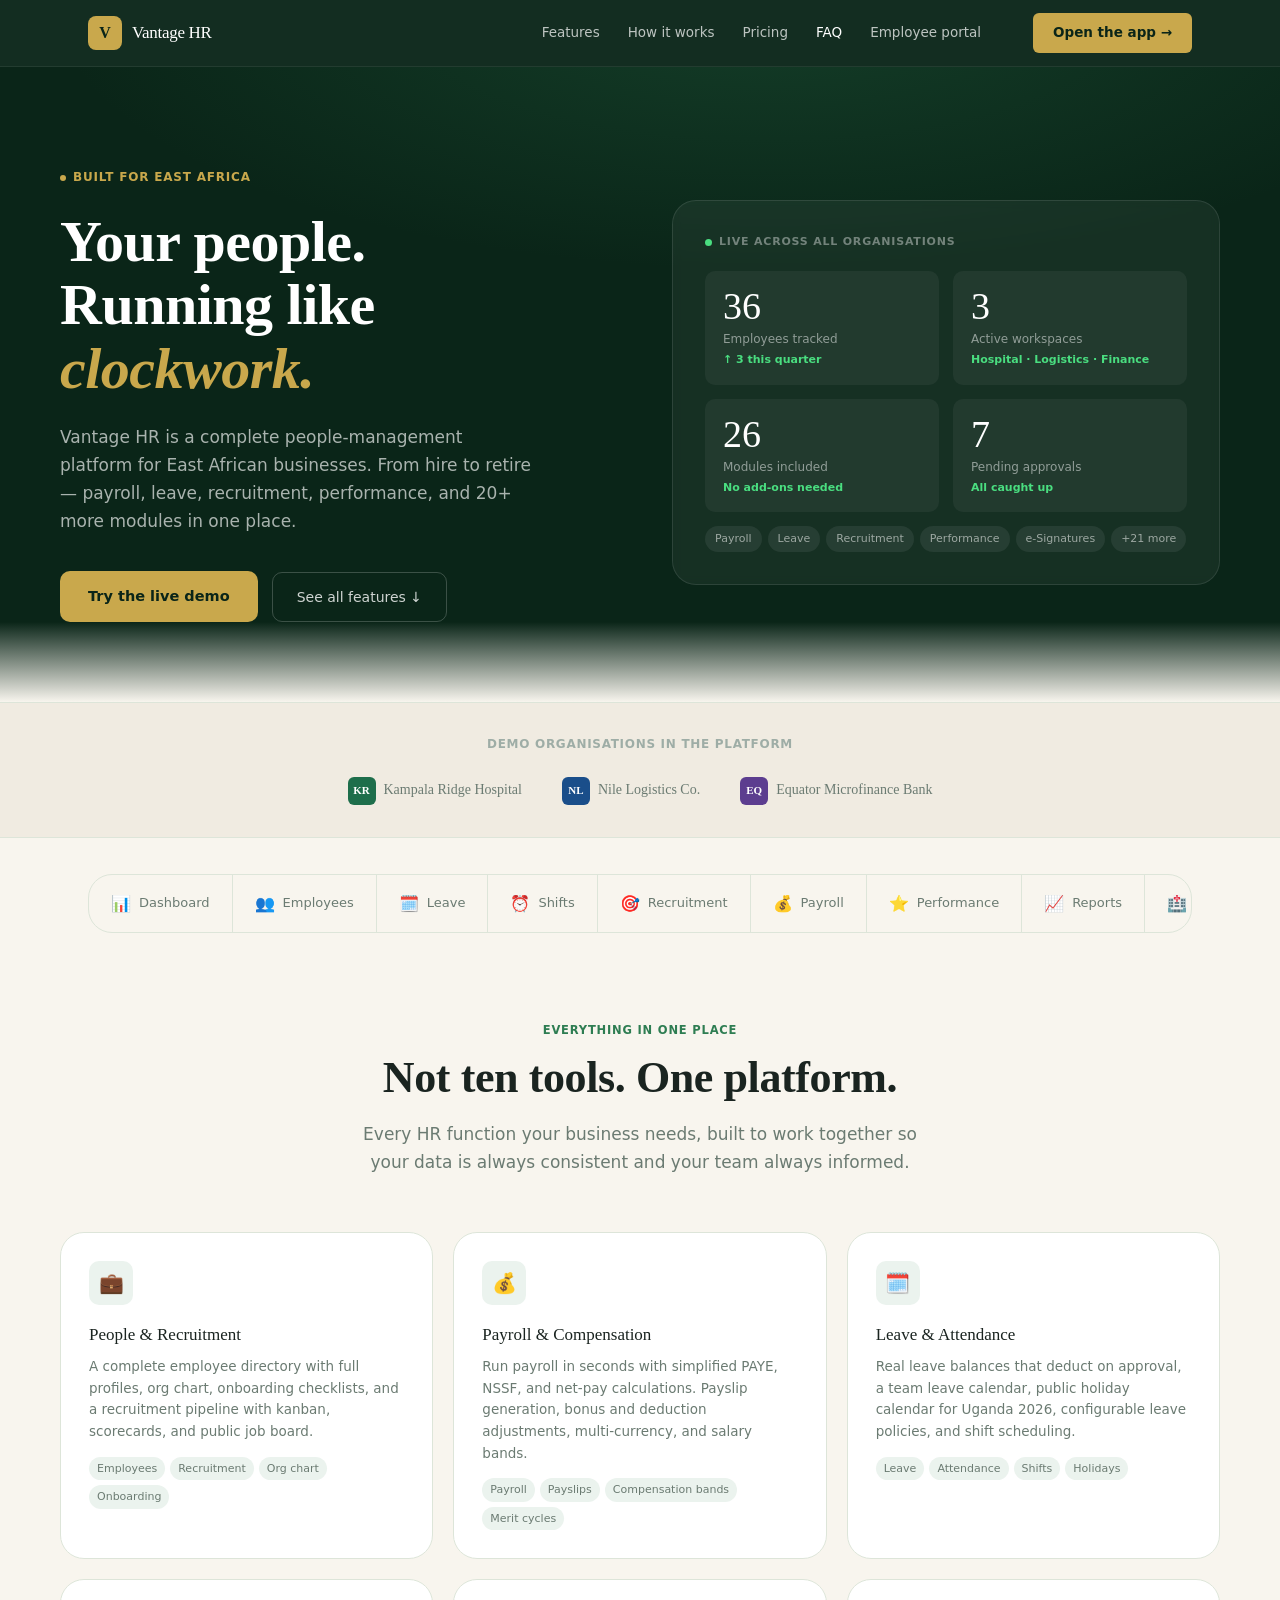
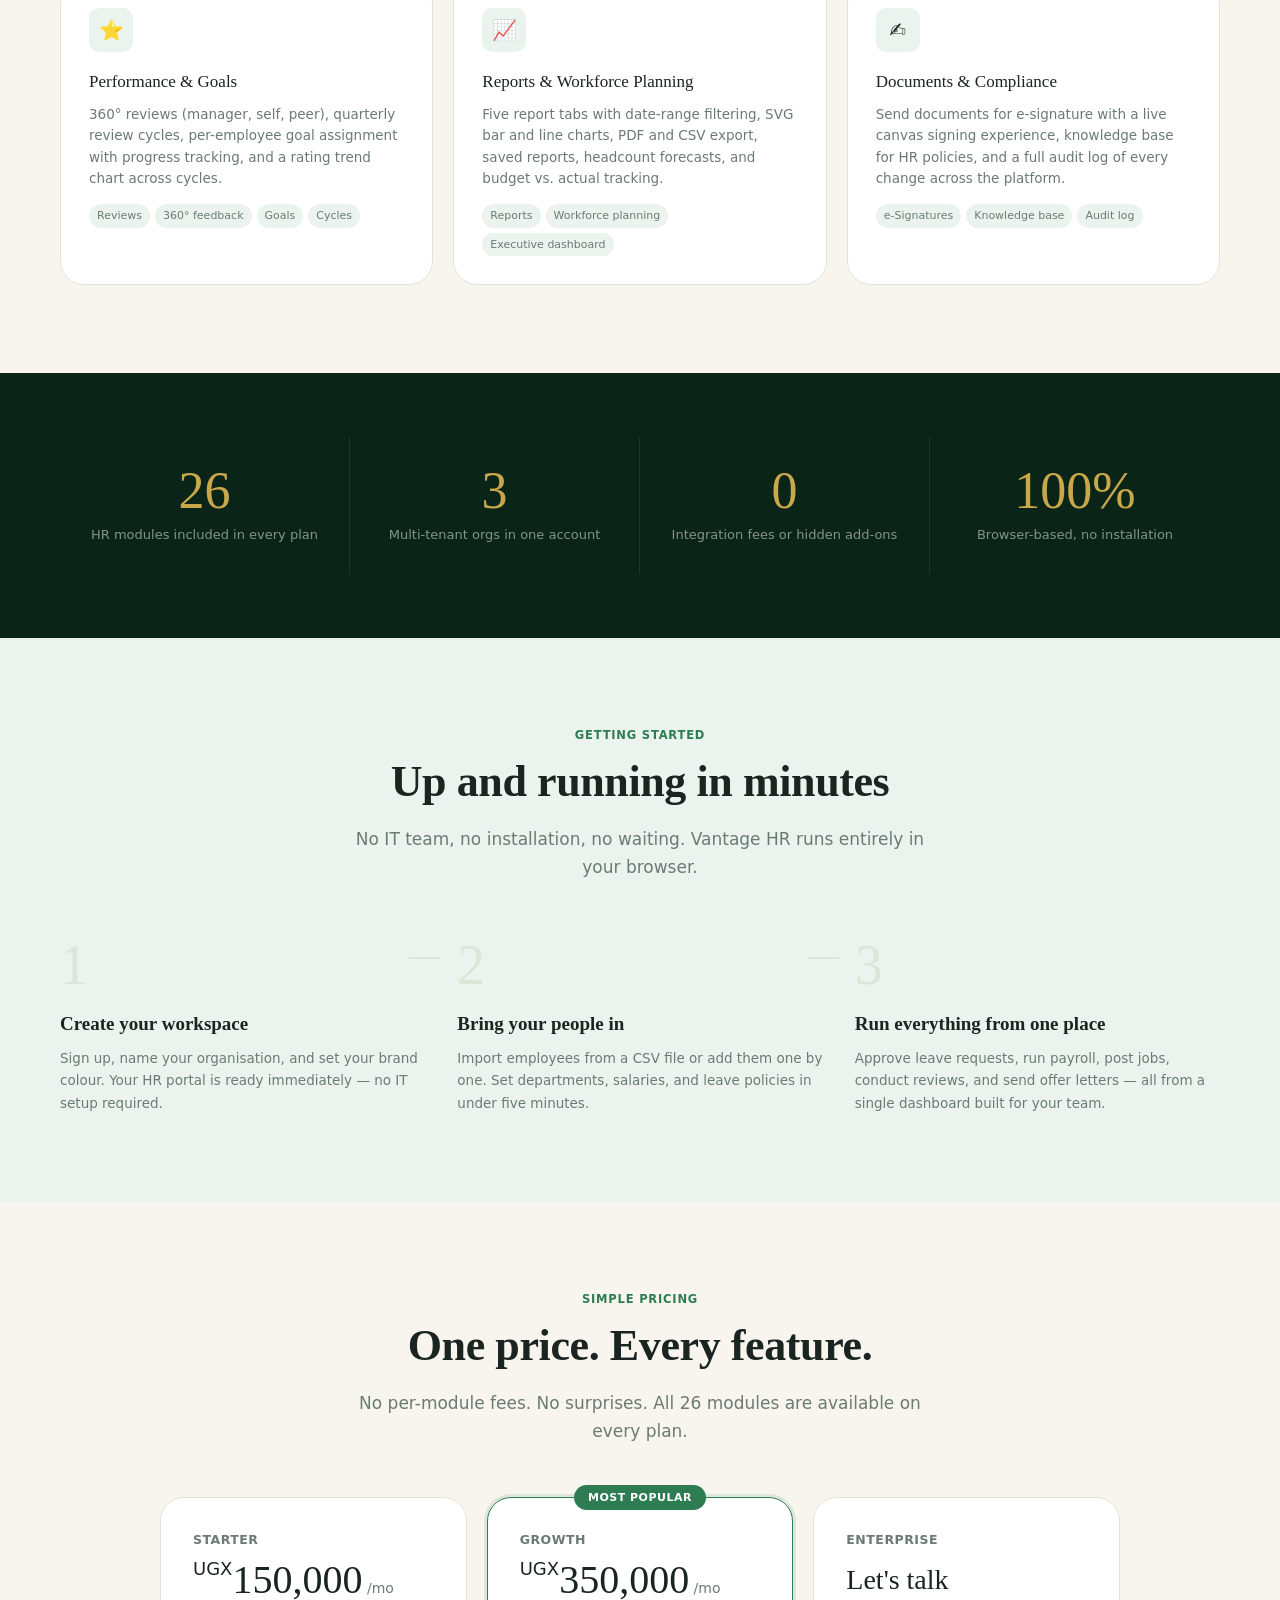
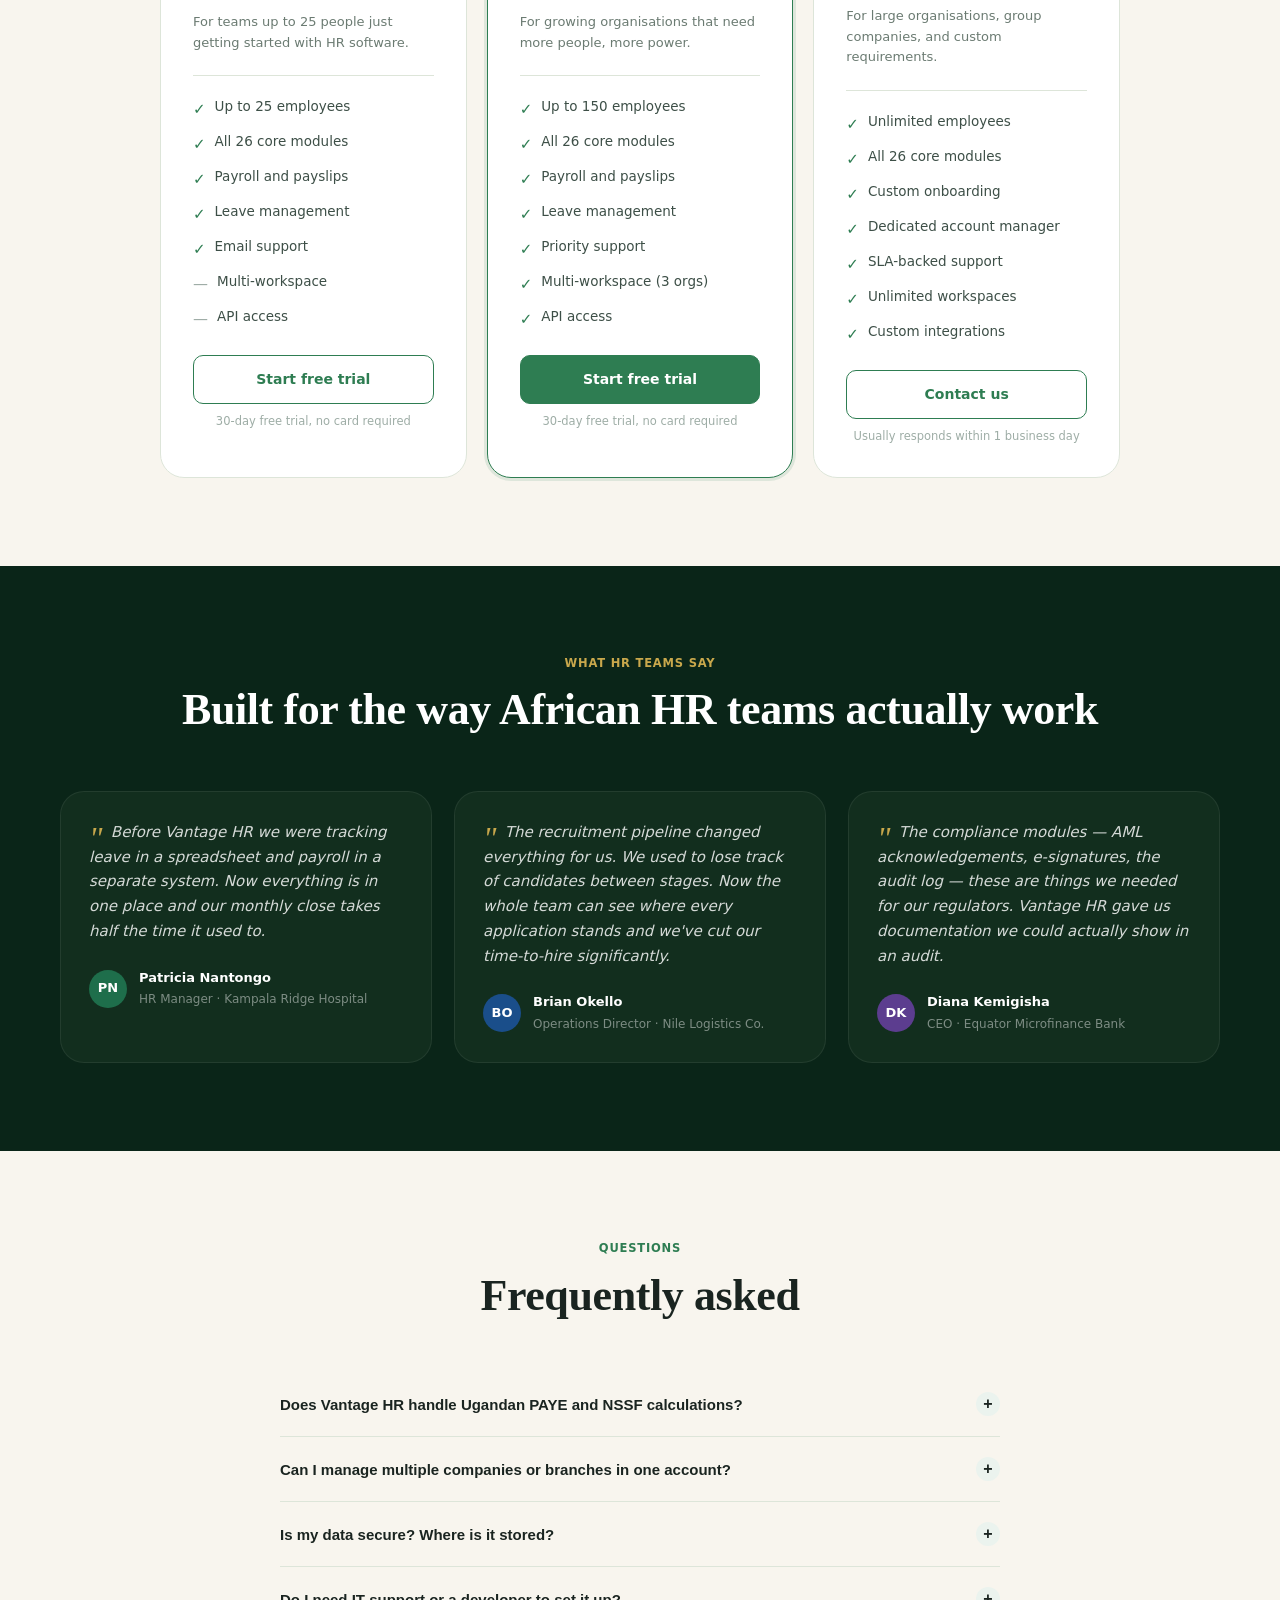
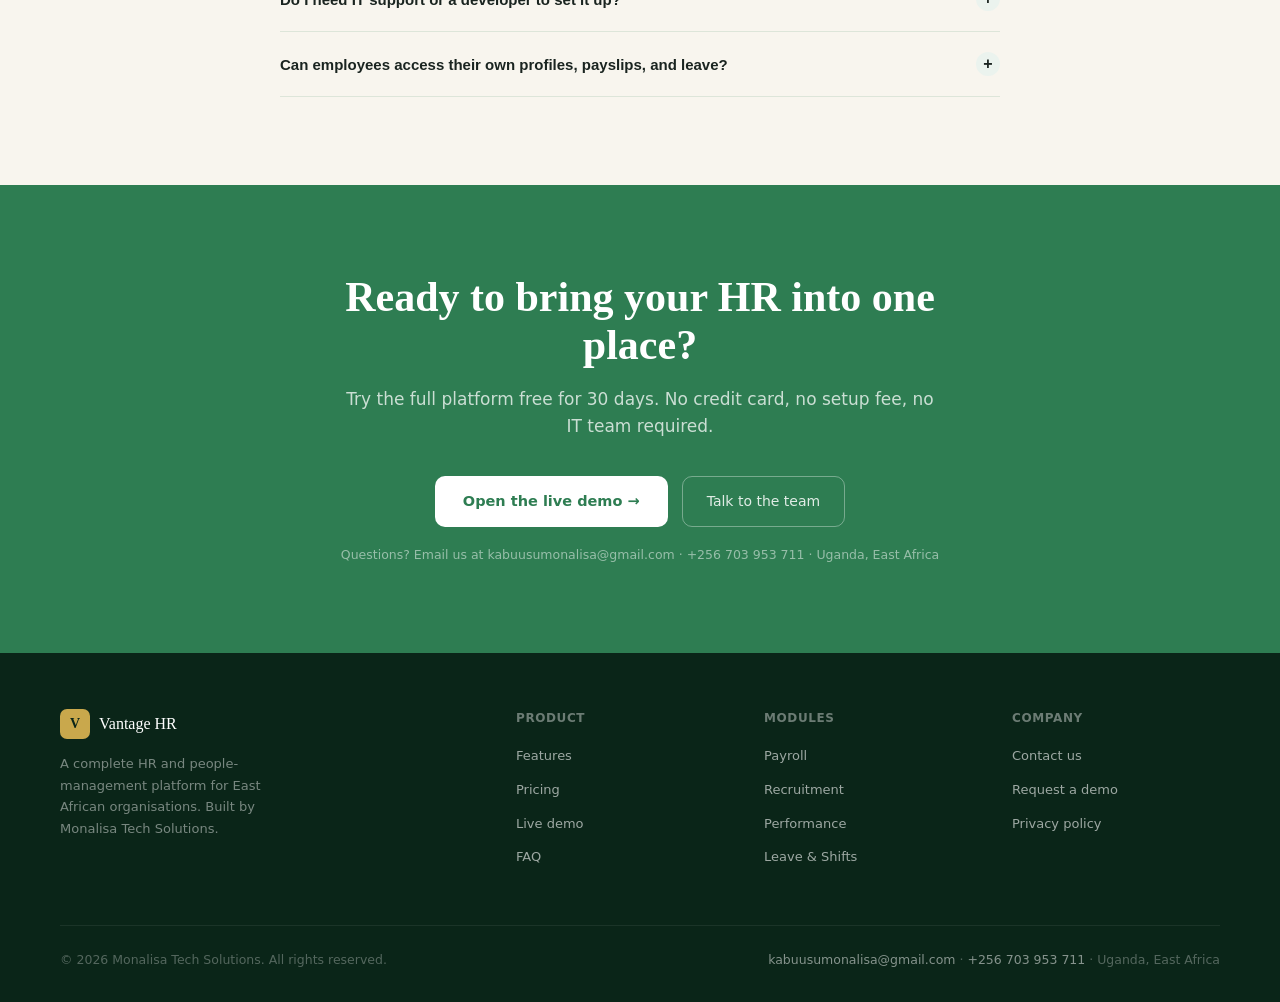
==== commit 00faaf4d: "Rename landing.html to index.html" ====
--- a/index.html
+++ b/index.html
@@ -1,1768 +1,842 @@
 <!DOCTYPE html>
-<html lang="en" data-theme="light">
+<html lang="en">
 <head>
 <meta charset="UTF-8">
 <meta name="viewport" content="width=device-width, initial-scale=1.0">
-<title>Vantage HR</title>
+<title>Vantage HR — People management for East African organisations</title>
+<meta name="description" content="Vantage HR is a complete HR platform built for East African businesses. Payroll, leave, recruitment, performance, and 20+ more modules in one place.">
 <link rel="preconnect" href="https://fonts.googleapis.com">
-<link rel="preconnect" href="https://fonts.gstatic.com" crossorigin>
-<link href="https://fonts.googleapis.com/css2?family=Fraunces:ital,opsz,wght@0,9..144,400;0,9..144,500;0,9..144,600;0,9..144,700;1,9..144,500&family=IBM+Plex+Sans:wght@400;500;600;700&family=IBM+Plex+Mono:wght@400;500&display=swap" rel="stylesheet">
-<link rel="stylesheet" href="styles.css">
+<link href="https://fonts.googleapis.com/css2?family=DM+Serif+Display:ital@0;1&family=Inter:wght@400;500;600;700&family=JetBrains+Mono:wght@400;600&display=swap" rel="stylesheet">
+<style>
+*,*::before,*::after{box-sizing:border-box;margin:0;padding:0;}
+:root{
+  --forest:#0A2518;
+  --forest-mid:#122E1E;
+  --forest-light:#1A3D28;
+  --green:#2E7D52;
+  --green-light:#3A9E68;
+  --gold:#C9A84C;
+  --gold-soft:#F5EDD6;
+  --paper:#F8F5EE;
+  --paper-warm:#F0EBE1;
+  --mist:#EBF3EE;
+  --ink:#1A2420;
+  --ink-mid:#3D4F47;
+  --ink-soft:#6B7B72;
+  --ink-faint:#9EADA6;
+  --border:#DDE5D9;
+  --white:#FFFFFF;
+  --r-sm:6px; --r-md:10px; --r-lg:16px; --r-xl:24px; --r-pill:999px;
+  --font-display:'DM Serif Display',Georgia,serif;
+  --font-body:'Inter',system-ui,sans-serif;
+  --font-mono:'JetBrains Mono',monospace;
+  --t:200ms ease;
+  --shadow-sm:0 1px 3px rgba(10,37,24,0.10);
+  --shadow-md:0 4px 16px rgba(10,37,24,0.12);
+  --shadow-lg:0 16px 48px rgba(10,37,24,0.18);
+}
+
+html{scroll-behavior:smooth;}
+body{font-family:var(--font-body);color:var(--ink);background:var(--paper);line-height:1.6;-webkit-font-smoothing:antialiased;}
+
+/* ---- NAV ---- */
+.nav{
+  position:sticky;top:0;z-index:100;
+  background:rgba(10,37,24,0.96);backdrop-filter:blur(12px);
+  border-bottom:1px solid rgba(255,255,255,0.07);
+}
+.nav-inner{
+  max-width:1160px;margin:0 auto;padding:0 28px;
+  display:flex;align-items:center;gap:32px;height:66px;
+}
+.nav-logo{display:flex;align-items:center;gap:10px;text-decoration:none;flex-shrink:0;}
+.nav-logo-mark{
+  width:34px;height:34px;border-radius:8px;background:var(--gold);
+  display:flex;align-items:center;justify-content:center;
+  font-family:var(--font-display);font-size:16px;font-weight:700;color:var(--forest);
+}
+.nav-logo-name{font-family:var(--font-display);font-size:17px;color:var(--white);letter-spacing:-.3px;}
+.nav-links{display:flex;align-items:center;gap:4px;margin-left:auto;}
+.nav-links a{
+  font-size:13.5px;font-weight:500;color:rgba(255,255,255,0.72);
+  text-decoration:none;padding:6px 12px;border-radius:var(--r-sm);transition:color var(--t);
+}
+.nav-links a:hover{color:var(--white);}
+.nav-cta{
+  margin-left:8px;padding:9px 20px;
+  background:var(--gold);color:var(--forest);font-size:13.5px;font-weight:700;
+  border:none;border-radius:var(--r-sm);cursor:pointer;text-decoration:none;
+  transition:background var(--t),transform var(--t);display:inline-block;
+}
+.nav-cta:hover{background:#E0BA5A;transform:translateY(-1px);}
+.nav-mobile-btn{display:none;background:transparent;border:none;cursor:pointer;padding:4px;}
+.nav-mobile-btn svg{stroke:rgba(255,255,255,0.85);}
+
+/* ---- HERO ---- */
+.hero{
+  background:var(--forest);
+  padding:96px 28px 80px;
+  position:relative;overflow:hidden;
+}
+.hero::before{
+  content:'';position:absolute;inset:0;
+  background:radial-gradient(ellipse 80% 60% at 60% -10%, rgba(46,125,82,0.28) 0%, transparent 70%);
+  pointer-events:none;
+}
+.hero::after{
+  content:'';position:absolute;bottom:0;left:0;right:0;height:80px;
+  background:linear-gradient(to bottom, transparent, var(--paper));
+  pointer-events:none;
+}
+.hero-inner{max-width:1160px;margin:0 auto;display:grid;grid-template-columns:1fr 1fr;gap:64px;align-items:center;}
+.hero-eyebrow{
+  display:inline-flex;align-items:center;gap:7px;
+  font-size:12px;font-weight:600;letter-spacing:.8px;text-transform:uppercase;
+  color:var(--gold);margin-bottom:22px;
+}
+.hero-eyebrow .dot{width:6px;height:6px;border-radius:50%;background:var(--gold);}
+.hero-headline{
+  font-family:var(--font-display);font-size:clamp(36px,5vw,58px);
+  line-height:1.1;color:var(--white);margin-bottom:22px;letter-spacing:-.5px;
+}
+.hero-headline em{font-style:italic;color:var(--gold);}
+.hero-sub{
+  font-size:17px;color:rgba(255,255,255,0.65);line-height:1.65;margin-bottom:36px;max-width:480px;
+}
+.hero-actions{display:flex;align-items:center;gap:14px;flex-wrap:wrap;}
+.btn-primary{
+  padding:14px 28px;background:var(--gold);color:var(--forest);
+  font-size:14.5px;font-weight:700;border:none;border-radius:var(--r-md);
+  cursor:pointer;text-decoration:none;display:inline-block;
+  transition:background var(--t),transform var(--t),box-shadow var(--t);
+}
+.btn-primary:hover{background:#E0BA5A;transform:translateY(-2px);box-shadow:0 6px 20px rgba(201,168,76,0.4);}
+.btn-ghost{
+  padding:13px 24px;background:transparent;color:rgba(255,255,255,0.8);
+  font-size:14px;font-weight:500;border:1px solid rgba(255,255,255,0.2);
+  border-radius:var(--r-md);cursor:pointer;text-decoration:none;display:inline-block;
+  transition:border-color var(--t),color var(--t);
+}
+.btn-ghost:hover{border-color:rgba(255,255,255,0.5);color:var(--white);}
+
+/* Hero pulse panel */
+.hero-pulse{
+  background:rgba(255,255,255,0.05);border:1px solid rgba(255,255,255,0.1);
+  border-radius:var(--r-xl);padding:32px;backdrop-filter:blur(4px);
+  position:relative;
+}
+.hp-label{font-size:11px;font-weight:600;letter-spacing:.8px;text-transform:uppercase;color:rgba(255,255,255,0.4);margin-bottom:20px;display:flex;align-items:center;gap:7px;}
+.hp-label .live-dot{width:7px;height:7px;border-radius:50%;background:#4ade80;animation:pulse-anim 2s infinite;}
+@keyframes pulse-anim{0%,100%{opacity:1;transform:scale(1);}50%{opacity:.5;transform:scale(1.3);}}
+.hp-grid{display:grid;grid-template-columns:1fr 1fr;gap:14px;}
+.hp-stat{background:rgba(255,255,255,0.05);border-radius:var(--r-md);padding:16px 18px;}
+.hp-stat .hs-n{font-family:var(--font-display);font-size:38px;color:var(--white);line-height:1;}
+.hp-stat .hs-l{font-size:12px;color:rgba(255,255,255,0.5);margin-top:5px;}
+.hp-stat .hs-up{font-size:11px;color:#4ade80;font-weight:600;margin-top:2px;}
+.hp-modules{margin-top:14px;display:flex;flex-wrap:wrap;gap:6px;}
+.hp-mod{font-size:11px;padding:4px 10px;border-radius:var(--r-pill);background:rgba(255,255,255,0.07);color:rgba(255,255,255,0.55);font-weight:500;}
+
+/* ---- TRUSTED BY ---- */
+.trusted{
+  background:var(--paper-warm);border-top:1px solid var(--border);border-bottom:1px solid var(--border);
+  padding:32px 28px;text-align:center;
+}
+.trusted-inner{max-width:1160px;margin:0 auto;}
+.trusted-label{font-size:12px;font-weight:600;letter-spacing:.7px;text-transform:uppercase;color:var(--ink-faint);margin-bottom:22px;}
+.trusted-logos{display:flex;align-items:center;justify-content:center;gap:40px;flex-wrap:wrap;}
+.trusted-logo{
+  font-family:var(--font-display);font-size:14px;color:var(--ink-soft);
+  display:flex;align-items:center;gap:8px;
+}
+.trusted-logo .tl-mark{
+  width:28px;height:28px;border-radius:6px;
+  display:flex;align-items:center;justify-content:center;
+  font-size:11px;font-weight:700;color:#fff;
+}
+
+/* ---- SECTION SHELL ---- */
+.section{padding:88px 28px;}
+.section-inner{max-width:1160px;margin:0 auto;}
+.section-alt{background:var(--mist);}
+.section-dark{background:var(--forest);color:var(--white);}
+.eyebrow{
+  font-size:11.5px;font-weight:700;letter-spacing:.8px;text-transform:uppercase;
+  color:var(--green);margin-bottom:14px;
+}
+.section-dark .eyebrow{color:var(--gold);}
+.section-headline{
+  font-family:var(--font-display);font-size:clamp(30px,4vw,44px);
+  line-height:1.1;letter-spacing:-.4px;margin-bottom:18px;
+}
+.section-sub{font-size:17px;color:var(--ink-soft);line-height:1.65;max-width:580px;}
+.section-dark .section-sub{color:rgba(255,255,255,0.6);}
+
+/* ---- FEATURE GRID ---- */
+.features-intro{text-align:center;margin-bottom:56px;}
+.features-intro .section-sub{margin:0 auto;}
+.feature-grid{display:grid;grid-template-columns:repeat(auto-fit,minmax(280px,1fr));gap:20px;}
+.feature-card{
+  background:var(--white);border:1px solid var(--border);border-radius:var(--r-xl);
+  padding:28px;transition:box-shadow var(--t),transform var(--t),border-color var(--t);
+}
+.feature-card:hover{box-shadow:var(--shadow-md);transform:translateY(-3px);border-color:rgba(46,125,82,0.3);}
+.fc-icon{
+  width:44px;height:44px;border-radius:var(--r-md);
+  display:flex;align-items:center;justify-content:center;font-size:20px;
+  margin-bottom:16px;background:var(--mist);
+}
+.fc-title{font-family:var(--font-display);font-size:17px;margin-bottom:8px;}
+.fc-desc{font-size:13.5px;color:var(--ink-soft);line-height:1.6;}
+.fc-modules{margin-top:14px;display:flex;flex-wrap:wrap;gap:5px;}
+.fc-tag{font-size:11px;padding:3px 8px;border-radius:var(--r-pill);background:var(--mist);color:var(--ink-soft);font-weight:500;}
+
+/* ---- HOW IT WORKS ---- */
+.how-grid{display:grid;grid-template-columns:1fr 1fr 1fr;gap:32px;margin-top:52px;}
+.how-step{position:relative;}
+.how-step::after{
+  content:'';position:absolute;top:20px;right:-16px;
+  width:32px;height:2px;background:var(--border);
+}
+.how-step:last-child::after{display:none;}
+.hs-num{
+  font-family:var(--font-display);font-size:56px;color:var(--border);
+  line-height:1;margin-bottom:16px;
+}
+.hs-title{font-family:var(--font-display);font-size:19px;margin-bottom:8px;}
+.hs-desc{font-size:13.5px;color:var(--ink-soft);line-height:1.65;}
+
+/* ---- STATS BAND ---- */
+.stats-band{padding:64px 28px;background:var(--forest);}
+.stats-inner{max-width:1160px;margin:0 auto;display:grid;grid-template-columns:repeat(4,1fr);gap:0;}
+.stat-item{
+  text-align:center;padding:28px 20px;
+  border-right:1px solid rgba(255,255,255,0.08);
+}
+.stat-item:last-child{border-right:none;}
+.si-num{font-family:var(--font-display);font-size:52px;color:var(--white);line-height:1;margin-bottom:8px;}
+.si-label{font-size:13px;color:rgba(255,255,255,0.5);}
+.si-highlight{color:var(--gold);}
+
+/* ---- PRICING ---- */
+.pricing-intro{text-align:center;margin-bottom:52px;}
+.pricing-intro .section-sub{margin:0 auto;}
+.pricing-grid{display:grid;grid-template-columns:repeat(3,1fr);gap:20px;max-width:960px;margin:0 auto;}
+.pricing-card{
+  background:var(--white);border:1px solid var(--border);border-radius:var(--r-xl);
+  padding:32px;position:relative;
+}
+.pricing-card.popular{
+  border-color:var(--green);box-shadow:0 0 0 3px rgba(46,125,82,0.12);
+}
+.popular-badge{
+  position:absolute;top:-13px;left:50%;transform:translateX(-50%);
+  background:var(--green);color:#fff;font-size:11px;font-weight:700;
+  padding:4px 14px;border-radius:var(--r-pill);letter-spacing:.5px;white-space:nowrap;
+}
+.pc-plan{font-size:12.5px;font-weight:600;letter-spacing:.5px;text-transform:uppercase;color:var(--ink-soft);margin-bottom:10px;}
+.pc-price{font-family:var(--font-display);font-size:40px;line-height:1;color:var(--ink);}
+.pc-price sup{font-size:18px;vertical-align:top;margin-top:8px;font-family:var(--font-body);}
+.pc-price .per{font-family:var(--font-body);font-size:14px;color:var(--ink-soft);font-weight:400;}
+.pc-tagline{font-size:13px;color:var(--ink-soft);margin:12px 0 22px;}
+.pc-divider{border:none;border-top:1px solid var(--border);margin:20px 0;}
+.pc-feature{display:flex;align-items:flex-start;gap:9px;font-size:13.5px;margin-bottom:10px;color:var(--ink-mid);}
+.pc-feature .check{color:var(--green);font-size:15px;margin-top:1px;flex-shrink:0;}
+.pc-feature .cross{color:var(--ink-faint);font-size:15px;margin-top:1px;flex-shrink:0;}
+.pc-cta{
+  display:block;width:100%;padding:12px;margin-top:24px;
+  border-radius:var(--r-md);font-size:14px;font-weight:600;cursor:pointer;
+  text-align:center;text-decoration:none;border:1px solid;
+  transition:all var(--t);
+}
+.pc-cta.outline{color:var(--green);border-color:var(--green);background:transparent;}
+.pc-cta.outline:hover{background:var(--mist);}
+.pc-cta.solid{background:var(--green);color:#fff;border-color:var(--green);}
+.pc-cta.solid:hover{background:var(--green-light);}
+.pc-note{font-size:11.5px;color:var(--ink-faint);text-align:center;margin-top:8px;}
+
+/* ---- TESTIMONIALS ---- */
+.testimonials-grid{display:grid;grid-template-columns:repeat(3,1fr);gap:22px;margin-top:52px;}
+.testimonial{
+  background:var(--forest-mid);border:1px solid rgba(255,255,255,0.07);
+  border-radius:var(--r-xl);padding:28px;
+}
+.t-quote{font-size:15px;color:rgba(255,255,255,0.82);line-height:1.65;margin-bottom:24px;font-style:italic;}
+.t-quote::before{content:'"\2009';font-family:var(--font-display);font-size:32px;color:var(--gold);line-height:0;vertical-align:-12px;margin-right:2px;}
+.t-person{display:flex;align-items:center;gap:12px;}
+.t-avatar{
+  width:38px;height:38px;border-radius:50%;
+  display:flex;align-items:center;justify-content:center;
+  font-size:13px;font-weight:700;flex-shrink:0;
+}
+.t-name{font-size:13px;font-weight:600;color:var(--white);}
+.t-role{font-size:12px;color:rgba(255,255,255,0.45);margin-top:2px;}
+
+/* ---- FAQ ---- */
+.faq-list{max-width:720px;margin:48px auto 0;}
+.faq-item{border-bottom:1px solid var(--border);}
+.faq-q{
+  width:100%;background:transparent;border:none;text-align:left;
+  padding:20px 0;font-size:15px;font-weight:600;color:var(--ink);
+  cursor:pointer;display:flex;align-items:center;justify-content:space-between;gap:16px;
+  transition:color var(--t);
+}
+.faq-q:hover{color:var(--green);}
+.faq-q .faq-icon{
+  width:24px;height:24px;border-radius:50%;background:var(--mist);
+  display:flex;align-items:center;justify-content:center;font-size:16px;flex-shrink:0;
+  transition:transform var(--t),background var(--t);
+}
+.faq-item.open .faq-icon{transform:rotate(45deg);background:var(--green);color:var(--white);}
+.faq-a{
+  max-height:0;overflow:hidden;transition:max-height 320ms ease;
+  font-size:14px;color:var(--ink-soft);line-height:1.7;
+}
+.faq-item.open .faq-a{max-height:300px;padding-bottom:20px;}
+
+/* ---- CTA SECTION ---- */
+.cta-section{
+  background:var(--green);padding:88px 28px;text-align:center;
+}
+.cta-inner{max-width:600px;margin:0 auto;}
+.cta-headline{
+  font-family:var(--font-display);font-size:clamp(28px,4vw,42px);
+  color:var(--white);line-height:1.15;margin-bottom:16px;
+}
+.cta-sub{font-size:17px;color:rgba(255,255,255,0.75);margin-bottom:36px;}
+.cta-actions{display:flex;align-items:center;justify-content:center;gap:14px;flex-wrap:wrap;}
+.btn-white{
+  padding:14px 28px;background:var(--white);color:var(--green);
+  font-size:14.5px;font-weight:700;border:none;border-radius:var(--r-md);
+  cursor:pointer;text-decoration:none;display:inline-block;
+  transition:transform var(--t),box-shadow var(--t);
+}
+.btn-white:hover{transform:translateY(-2px);box-shadow:0 6px 24px rgba(0,0,0,0.15);}
+.btn-ghost-white{
+  padding:13px 24px;background:transparent;color:rgba(255,255,255,0.85);
+  font-size:14px;font-weight:500;border:1px solid rgba(255,255,255,0.35);
+  border-radius:var(--r-md);cursor:pointer;text-decoration:none;display:inline-block;
+  transition:border-color var(--t),color var(--t);
+}
+.btn-ghost-white:hover{border-color:rgba(255,255,255,0.7);color:var(--white);}
+.cta-footnote{margin-top:18px;font-size:12.5px;color:rgba(255,255,255,0.5);}
+
+/* ---- FOOTER ---- */
+.footer{background:var(--forest);padding:56px 28px 32px;}
+.footer-inner{max-width:1160px;margin:0 auto;}
+.footer-top{display:grid;grid-template-columns:2fr 1fr 1fr 1fr;gap:40px;margin-bottom:48px;}
+.footer-brand .fb-logo{display:flex;align-items:center;gap:9px;margin-bottom:14px;}
+.footer-brand .fb-logo-mark{width:30px;height:30px;border-radius:7px;background:var(--gold);display:flex;align-items:center;justify-content:center;font-family:var(--font-display);font-size:14px;font-weight:700;color:var(--forest);}
+.footer-brand .fb-name{font-family:var(--font-display);font-size:16px;color:var(--white);}
+.footer-brand p{font-size:13px;color:rgba(255,255,255,0.45);line-height:1.65;max-width:240px;}
+.footer-col h4{font-size:12px;font-weight:700;letter-spacing:.6px;text-transform:uppercase;color:rgba(255,255,255,0.4);margin-bottom:14px;}
+.footer-col ul{list-style:none;}
+.footer-col li{margin-bottom:8px;}
+.footer-col a{font-size:13px;color:rgba(255,255,255,0.6);text-decoration:none;transition:color var(--t);}
+.footer-col a:hover{color:var(--white);}
+.footer-bottom{
+  border-top:1px solid rgba(255,255,255,0.07);padding-top:24px;
+  display:flex;align-items:center;justify-content:space-between;flex-wrap:wrap;gap:12px;
+}
+.footer-bottom p{font-size:12.5px;color:rgba(255,255,255,0.3);}
+.footer-bottom a{color:rgba(255,255,255,0.5);text-decoration:none;}
+.footer-bottom a:hover{color:var(--white);}
+
+/* ---- MODULE SHOWCASE STRIP ---- */
+.module-strip{display:flex;gap:0;overflow-x:auto;scrollbar-width:none;padding:0;border:1px solid var(--border);border-radius:var(--r-xl);}
+.module-strip::-webkit-scrollbar{display:none;}
+.ms-item{
+  flex-shrink:0;padding:16px 22px;border-right:1px solid var(--border);
+  display:flex;align-items:center;gap:8px;font-size:13px;font-weight:500;color:var(--ink-soft);
+  transition:background var(--t),color var(--t);cursor:default;
+}
+.ms-item:last-child{border-right:none;}
+.ms-item:hover{background:var(--mist);color:var(--ink);}
+.ms-icon{font-size:16px;}
+
+/* ---- RESPONSIVE ---- */
+@media(max-width:900px){
+  .hero-inner{grid-template-columns:1fr;gap:40px;}
+  .hero-pulse{display:none;}
+  .how-grid{grid-template-columns:1fr;}
+  .how-step::after{display:none;}
+  .pricing-grid{grid-template-columns:1fr;}
+  .testimonials-grid{grid-template-columns:1fr;}
+  .stats-inner{grid-template-columns:1fr 1fr;}
+  .stat-item{border-bottom:1px solid rgba(255,255,255,0.08);}
+  .stat-item:nth-child(even){border-right:none;}
+  .footer-top{grid-template-columns:1fr 1fr;}
+}
+@media(max-width:600px){
+  .hero{padding:72px 18px 56px;}
+  .section{padding:60px 18px;}
+  .nav-links{display:none;}
+  .nav-mobile-btn{display:block;}
+  .nav-inner{padding:0 18px;}
+  .footer-top{grid-template-columns:1fr;}
+  .stats-inner{grid-template-columns:1fr 1fr;}
+}
+
+/* ---- ANIMATIONS ---- */
+@keyframes fade-up{from{opacity:0;transform:translateY(20px);}to{opacity:1;transform:translateY(0);}}
+.anim{opacity:0;}
+.anim.visible{animation:fade-up 500ms ease forwards;}
+</style>
 </head>
 <body>
 
-<!-- LOGIN SCREEN -->
-<div id="login-screen">
-  <div class="login-wrap">
-    <div class="login-brand">
-      <div class="org-mark" style="width:48px;height:48px;font-size:18px;" id="login-mark">VR</div>
-      <div class="login-brand-name">Vantage HR</div>
-      <div class="login-brand-tag">by Monalisa Tech Solutions</div>
-    </div>
-    <div class="login-card">
-      <h2 class="login-title">Welcome back</h2>
-      <p class="login-sub">Sign in to your workspace</p>
-      <div class="field">
-        <label for="login-email">Work email</label>
-        <input type="email" id="login-email" placeholder="you@organization.com" autocomplete="username">
-      </div>
-      <div class="field">
-        <label for="login-password">Password</label>
-        <input type="password" id="login-password" placeholder="••••••••" autocomplete="current-password">
-      </div>
-      <div class="login-options">
-        <label class="login-remember"><input type="checkbox" id="login-remember"> Remember me</label>
-        <button class="btn-quiet btn" style="font-size:12px; padding:4px 0;">Forgot password?</button>
-      </div>
-      <button class="btn btn-primary login-submit" id="login-submit">Sign in</button>
-      <div class="login-hint" id="login-hint"></div>
-    </div>
-    <div class="login-demo-note">
-      <div class="settings-section-title" style="margin-bottom:8px;">Demo credentials</div>
-      <div class="login-demo-row" data-demo-email="patricia@kampalaridgehospital.org" data-demo-tenant="krh">
-        <span class="login-demo-org">Kampala Ridge Hospital</span>
-        <span class="login-demo-cred">patricia@kampalaridgehospital.org · any password</span>
-      </div>
-      <div class="login-demo-row" data-demo-email="brian@nilelogistics.co.ug" data-demo-tenant="nlc">
-        <span class="login-demo-org">Nile Logistics Co.</span>
-        <span class="login-demo-cred">brian@nilelogistics.co.ug · any password</span>
-      </div>
-      <div class="login-demo-row" data-demo-email="diana@equatormfb.co.ug" data-demo-tenant="emb">
-        <span class="login-demo-org">Equator Microfinance Bank</span>
-        <span class="login-demo-cred">diana@equatormfb.co.ug · any password</span>
-      </div>
+<!-- NAV -->
+<nav class="nav">
+  <div class="nav-inner">
+    <a href="#" class="nav-logo">
+      <div class="nav-logo-mark">V</div>
+      <span class="nav-logo-name">Vantage HR</span>
+    </a>
+    <div class="nav-links">
+      <a href="#features">Features</a>
+      <a href="#how">How it works</a>
+      <a href="#pricing">Pricing</a>
+      <a href="#faq">FAQ</a>
+      <a href="portal.html">Employee portal</a>
+    </div>
+    <a href="index.html" class="nav-cta">Open the app →</a>
+    <button class="nav-mobile-btn" aria-label="Menu" id="nav-mob-btn">
+      <svg width="22" height="22" viewBox="0 0 24 24" fill="none" stroke-width="2"><line x1="3" y1="6" x2="21" y2="6"/><line x1="3" y1="12" x2="21" y2="12"/><line x1="3" y1="18" x2="21" y2="18"/></svg>
+    </button>
+  </div>
+</nav>
+
+<!-- HERO -->
+<section class="hero">
+  <div class="hero-inner">
+    <div class="hero-content">
+      <div class="hero-eyebrow"><span class="dot"></span>Built for East Africa</div>
+      <h1 class="hero-headline">
+        Your people.<br>
+        Running like <em>clockwork.</em>
+      </h1>
+      <p class="hero-sub">
+        Vantage HR is a complete people-management platform for East African businesses.
+        From hire to retire — payroll, leave, recruitment, performance, and 20+ more modules in one place.
+      </p>
+      <div class="hero-actions">
+        <a href="index.html" class="btn-primary">Try the live demo</a>
+        <a href="#features" class="btn-ghost">See all features ↓</a>
+      </div>
+    </div>
+
+    <div class="hero-pulse">
+      <div class="hp-label"><span class="live-dot"></span>Live across all organisations</div>
+      <div class="hp-grid">
+        <div class="hp-stat"><div class="hs-n" id="stat-employees">36</div><div class="hs-l">Employees tracked</div><div class="hs-up">↑ 3 this quarter</div></div>
+        <div class="hp-stat"><div class="hs-n" id="stat-orgs">3</div><div class="hs-l">Active workspaces</div><div class="hs-up">Hospital · Logistics · Finance</div></div>
+        <div class="hp-stat"><div class="hs-n" id="stat-modules">26</div><div class="hs-l">Modules included</div><div class="hs-up">No add-ons needed</div></div>
+        <div class="hp-stat"><div class="hs-n" id="stat-actions">0</div><div class="hs-l">Pending approvals</div><div class="hs-up">All caught up</div></div>
+      </div>
+      <div class="hp-modules">
+        <span class="hp-mod">Payroll</span><span class="hp-mod">Leave</span><span class="hp-mod">Recruitment</span>
+        <span class="hp-mod">Performance</span><span class="hp-mod">e-Signatures</span><span class="hp-mod">+21 more</span>
+      </div>
+    </div>
+  </div>
+</section>
+
+<!-- TRUSTED BY -->
+<div class="trusted">
+  <div class="trusted-inner">
+    <div class="trusted-label">Demo organisations in the platform</div>
+    <div class="trusted-logos">
+      <div class="trusted-logo"><div class="tl-mark" style="background:#1E6E4B;">KR</div>Kampala Ridge Hospital</div>
+      <div class="trusted-logo"><div class="tl-mark" style="background:#1A4E8A;">NL</div>Nile Logistics Co.</div>
+      <div class="trusted-logo"><div class="tl-mark" style="background:#5C3D8F;">EQ</div>Equator Microfinance Bank</div>
     </div>
   </div>
 </div>
 
-<div id="shell">
-
-  <div id="sidebar-overlay"></div>
-
-  <aside id="sidebar" aria-label="Primary">
-    <div class="brand-row">
-      <div class="org-mark" id="org-mark">KR</div>
-      <div class="brand-text">
-        <div class="org-name" id="org-name">Kampala Ridge Hospital</div>
-        <div class="platform-name">Vantage HR</div>
-      </div>
-    </div>
-
-    <nav class="main-nav" aria-label="Modules">
-      <div class="nav-section-label">Workspace</div>
-      <button class="nav-item active" data-page="dashboard" data-implemented="true">
-        <svg viewBox="0 0 24 24" fill="none" stroke-width="1.6"><rect x="3.5" y="3.5" width="7" height="7" rx="1.5"/><rect x="13.5" y="3.5" width="7" height="7" rx="1.5"/><rect x="3.5" y="13.5" width="7" height="7" rx="1.5"/><rect x="13.5" y="13.5" width="7" height="7" rx="1.5"/></svg>
-        Dashboard
-      </button>
-      <button class="nav-item" data-page="employees" data-implemented="true">
-        <svg viewBox="0 0 24 24" fill="none" stroke-width="1.6"><circle cx="9" cy="8" r="3.2"/><path d="M3.5 19c0-3.3 2.5-5.5 5.5-5.5s5.5 2.2 5.5 5.5"/><circle cx="17" cy="8.5" r="2.6"/><path d="M15.5 13.6c2.6.2 4.7 2.3 4.7 5.4"/></svg>
-        Employees
-      </button>
-      <button class="nav-item" data-page="leave" data-implemented="true">
-        <svg viewBox="0 0 24 24" fill="none" stroke-width="1.6"><rect x="3.5" y="4.5" width="17" height="16" rx="2"/><path d="M3.5 9.5h17"/><path d="M8 3v3M16 3v3"/><path d="M7.5 14l2 2 4-4.2"/></svg>
-        Leave &amp; Attendance
-      </button>
-      <button class="nav-item" data-page="recruitment" data-implemented="true">
-        <svg viewBox="0 0 24 24" fill="none" stroke-width="1.6"><rect x="3.5" y="7.5" width="17" height="12" rx="2"/><path d="M8.5 7.5v-2a2 2 0 0 1 2-2h3a2 2 0 0 1 2 2v2"/><path d="M3.5 13h17"/></svg>
-        Recruitment
-      </button>
-      <button class="nav-item" data-page="payroll" data-implemented="true">
-        <svg viewBox="0 0 24 24" fill="none" stroke-width="1.6"><rect x="3" y="6" width="18" height="13" rx="2"/><path d="M3 10h18"/><circle cx="7" cy="14.5" r="1"/></svg>
-        Payroll
-      </button>
-      <button class="nav-item" data-page="performance" data-implemented="true">
-        <svg viewBox="0 0 24 24" fill="none" stroke-width="1.6"><circle cx="12" cy="12" r="8.5"/><circle cx="12" cy="12" r="4.5"/><circle cx="12" cy="12" r=".8" fill="currentColor" stroke="none"/></svg>
-        Performance
-      </button>
-      <button class="nav-item" data-page="orgchart" data-implemented="true">
-        <svg viewBox="0 0 24 24" fill="none" stroke-width="1.6"><rect x="9" y="2" width="6" height="4" rx="1"/><rect x="2" y="18" width="5" height="4" rx="1"/><rect x="9.5" y="18" width="5" height="4" rx="1"/><rect x="17" y="18" width="5" height="4" rx="1"/><path d="M12 6v4M4.5 18v-3a2 2 0 0 1 2-2h11a2 2 0 0 1 2 2v3M12 10v3"/></svg>
-        Org Chart
-      </button>
-      <button class="nav-item" data-page="benefits" data-implemented="true">
-        <svg viewBox="0 0 24 24" fill="none" stroke-width="1.6"><path d="M12 21s-8-4.5-8-11a8 8 0 0 1 16 0c0 6.5-8 11-8 11z"/></svg>
-        Benefits
-      </button>
-      <button class="nav-item" data-page="expenses" data-implemented="true">
-        <svg viewBox="0 0 24 24" fill="none" stroke-width="1.6"><rect x="2" y="5" width="20" height="14" rx="2"/><path d="M2 10h20"/><circle cx="7" cy="15" r="1.2" fill="currentColor" stroke="none"/></svg>
-        Expenses
-      </button>
-      <button class="nav-item" data-page="assets" data-implemented="true">
-        <svg viewBox="0 0 24 24" fill="none" stroke-width="1.6"><rect x="2" y="3" width="20" height="14" rx="2"/><path d="M8 21h8M12 17v4"/></svg>
-        Assets
-      </button>
-      <button class="nav-item" data-page="learning" data-implemented="true">
-        <svg viewBox="0 0 24 24" fill="none" stroke-width="1.6"><path d="M2 3h6a4 4 0 0 1 4 4v14a3 3 0 0 0-3-3H2z"/><path d="M22 3h-6a4 4 0 0 0-4 4v14a3 3 0 0 1 3-3h7z"/></svg>
-        Learning &amp; Dev
-      </button>
-      <button class="nav-item" data-page="engagement" data-implemented="true">
-        <svg viewBox="0 0 24 24" fill="none" stroke-width="1.6"><path d="M21 15a2 2 0 0 1-2 2H7l-4 4V5a2 2 0 0 1 2-2h14a2 2 0 0 1 2 2z"/></svg>
-        Engagement
-      </button>
-      <button class="nav-item" data-page="servicedesk" data-implemented="true">
-        <svg viewBox="0 0 24 24" fill="none" stroke-width="1.6"><circle cx="12" cy="12" r="9"/><path d="M12 8v4l3 3"/></svg>
-        Service Desk
-      </button>
-      <button class="nav-item" data-page="announcements" data-implemented="true">
-        <svg viewBox="0 0 24 24" fill="none" stroke-width="1.6"><path d="M22 12h-4l-3 9L9 3l-3 9H2"/></svg>
-        Announcements
-      </button>
-      <button class="nav-item" data-page="travel" data-implemented="true">
-        <svg viewBox="0 0 24 24" fill="none" stroke-width="1.6"><path d="M12 2L2 7l10 5 10-5-10-5z"/><path d="M2 17l10 5 10-5"/><path d="M2 12l10 5 10-5"/></svg>
-        Travel
-      </button>
-      <button class="nav-item" data-page="onboarding" data-implemented="true">
-        <svg viewBox="0 0 24 24" fill="none" stroke-width="1.6"><path d="M16 21v-2a4 4 0 0 0-4-4H6a4 4 0 0 0-4 4v2"/><circle cx="9" cy="7" r="4"/><path d="M22 21v-2a4 4 0 0 0-3-3.87"/><path d="M16 3.13a4 4 0 0 1 0 7.75"/></svg>
-        Onboarding
-      </button>
-      <button class="nav-item" data-page="knowledge" data-implemented="true">
-        <svg viewBox="0 0 24 24" fill="none" stroke-width="1.6"><path d="M4 19.5A2.5 2.5 0 0 1 6.5 17H20"/><path d="M6.5 2H20v20H6.5A2.5 2.5 0 0 1 4 19.5v-15A2.5 2.5 0 0 1 6.5 2z"/></svg>
-        Knowledge Base
-      </button>
-      <button class="nav-item" data-page="succession" data-implemented="true">
-        <svg viewBox="0 0 24 24" fill="none" stroke-width="1.6"><path d="M17 21v-2a4 4 0 0 0-4-4H5a4 4 0 0 0-4 4v2"/><circle cx="9" cy="7" r="4"/><polyline points="16 11 18 13 22 9"/></svg>
-        Succession
-      </button>
-      <button class="nav-item" data-page="workforce" data-implemented="true">
-        <svg viewBox="0 0 24 24" fill="none" stroke-width="1.6"><line x1="18" y1="20" x2="18" y2="10"/><line x1="12" y1="20" x2="12" y2="4"/><line x1="6" y1="20" x2="6" y2="14"/></svg>
-        Workforce Plan
-      </button>
-      <button class="nav-item" data-page="compensation" data-implemented="true">
-        <svg viewBox="0 0 24 24" fill="none" stroke-width="1.6"><circle cx="12" cy="12" r="10"/><path d="M12 6v6l4 2"/></svg>
-        Compensation
-      </button>
-      <button class="nav-item" data-page="executive" data-implemented="true">
-        <svg viewBox="0 0 24 24" fill="none" stroke-width="1.6"><rect x="3" y="3" width="7" height="7"/><rect x="14" y="3" width="7" height="7"/><rect x="14" y="14" width="7" height="7"/><rect x="3" y="14" width="7" height="7"/></svg>
-        Executive
-      </button>
-      <button class="nav-item" data-page="signatures" data-implemented="true">
-        <svg viewBox="0 0 24 24" fill="none" stroke-width="1.6"><path d="M12 20h9"/><path d="M16.5 3.5a2.121 2.121 0 0 1 3 3L7 19l-4 1 1-4L16.5 3.5z"/></svg>
-        e-Signatures
-      </button>
-      <button class="nav-item" data-page="notifications" data-implemented="true">
-        <svg viewBox="0 0 24 24" fill="none" stroke-width="1.6"><path d="M6 9.5a6 6 0 0 1 12 0c0 4 1.5 5.5 1.5 5.5h-15S6 13.5 6 9.5Z"/><path d="M10 18a2.2 2.2 0 0 0 4 0"/></svg>
-        Notifications
-        <span class="bell-badge" id="nav-notif-badge" style="position:relative;top:-1px;left:-2px;width:7px;height:7px;border-radius:50%;background:var(--danger);display:inline-block;"></span>
-      </button>
-      <button class="nav-item" data-page="reports" data-implemented="true">
-        <svg viewBox="0 0 24 24" fill="none" stroke-width="1.6"><path d="M4 20V10M11 20V4M18 20v-7"/></svg>
-        Reports
-      </button>
-      <button class="nav-item" data-page="settings" data-implemented="true">
-        <svg viewBox="0 0 24 24" fill="none" stroke-width="1.6"><circle cx="12" cy="12" r="3"/><path d="M19.4 13.5a1.7 1.7 0 0 0 .34 1.87l.06.06a2 2 0 1 1-2.83 2.83l-.06-.06a1.7 1.7 0 0 0-1.87-.34 1.7 1.7 0 0 0-1 1.55V19.6a2 2 0 1 1-4 0v-.1a1.7 1.7 0 0 0-1.1-1.55 1.7 1.7 0 0 0-1.87.34l-.06.06a2 2 0 1 1-2.83-2.83l.06-.06a1.7 1.7 0 0 0 .34-1.87 1.7 1.7 0 0 0-1.55-1H3.4a2 2 0 1 1 0-4h.1a1.7 1.7 0 0 0 1.55-1.1 1.7 1.7 0 0 0-.34-1.87l-.06-.06a2 2 0 1 1 2.83-2.83l.06.06a1.7 1.7 0 0 0 1.87.34h.06a1.7 1.7 0 0 0 1-1.55V3.4a2 2 0 1 1 4 0v.1a1.7 1.7 0 0 0 1 1.55h.06a1.7 1.7 0 0 0 1.87-.34l.06-.06a2 2 0 1 1 2.83 2.83l-.06.06a1.7 1.7 0 0 0-.34 1.87v.06a1.7 1.7 0 0 0 1.55 1H20.6a2 2 0 1 1 0 4h-.1a1.7 1.7 0 0 0-1.55 1z"/></svg>
-        Settings
-      </button>
-    </nav>
-
-    <div class="sidebar-foot">
-      <div class="credit">Powered by<br><strong>Monalisa Tech Solutions</strong></div>
-      <button class="icon-btn" id="theme-toggle" aria-label="Toggle dark mode">
-        <svg id="theme-icon" viewBox="0 0 24 24" fill="none" stroke-width="1.6"><circle cx="12" cy="12" r="4.5"/><path d="M12 2.5v2.2M12 19.3v2.2M4.2 4.2l1.6 1.6M18.2 18.2l1.6 1.6M2.5 12h2.2M19.3 12h2.2M4.2 19.8l1.6-1.6M18.2 5.8l1.6-1.6"/></svg>
-      </button>
-    </div>
-  </aside>
-
-  <div id="main">
-    <header id="topbar">
-      <button id="hamburger" class="icon-btn" aria-label="Open menu">
-        <svg viewBox="0 0 24 24" fill="none" stroke-width="1.6"><path d="M3.5 6.5h17M3.5 12h17M3.5 17.5h17"/></svg>
-      </button>
-
-      <div class="tenant-switch">
-        <button class="tenant-btn" id="tenant-btn" aria-haspopup="true" aria-expanded="false">
-          <span class="dot" id="tenant-dot"></span>
-          <span id="tenant-btn-label">Kampala Ridge Hospital</span>
-          <svg viewBox="0 0 24 24" fill="none" stroke-width="2"><path d="M6 9l6 6 6-6"/></svg>
-        </button>
-        <div class="tenant-menu" id="tenant-menu" role="menu"></div>
-      </div>
-
-      <button class="gs-trigger" id="gs-trigger-btn" aria-label="Open search" data-tooltip="Search everything  ⌘K">
-        <svg viewBox="0 0 24 24" fill="none" stroke-width="1.8"><circle cx="11" cy="11" r="6.5"/><path d="M20 20l-3.8-3.8"/></svg>
-        <span>Search…</span>
-        <span class="gs-kbd">⌘K</span>
-      </button>
-
-      <div class="topbar-right">
-        <button class="plan-pill" id="plan-pill">Growth plan</button>
-        <button class="icon-btn bell-wrap" aria-label="Notifications" id="bell-btn" data-tooltip="Notifications">
-          <svg viewBox="0 0 24 24" fill="none" stroke-width="1.6"><path d="M6 9.5a6 6 0 0 1 12 0c0 4 1.5 5.5 1.5 5.5h-15S6 13.5 6 9.5Z"/><path d="M10 18a2.2 2.2 0 0 0 4 0"/></svg>
-          <span class="bell-badge" id="bell-badge-count" style="display:none; position:absolute; top:4px; right:4px; min-width:16px; height:16px; border-radius:999px; background:var(--danger); color:#fff; font-size:9px; font-weight:700; display:none; align-items:center; justify-content:center; padding:0 3px;"></span>
-        </button>
-        <button class="user-chip" id="user-chip" data-tooltip="Go to Settings">
-          <span class="avatar" id="user-avatar">PN</span>
-          <span class="who">
-            <span class="n" id="user-name">Patricia Nantongo</span>
-            <span class="r" id="user-role">HR Manager</span>
-          </span>
-        </button>
-        <a href="portal.html" target="_blank" class="icon-btn" aria-label="Open employee portal" data-tooltip="Employee self-service portal" style="text-decoration:none;">
-          <svg viewBox="0 0 24 24" fill="none" stroke-width="1.6" width="18" height="18"><path d="M18 20a6 6 0 0 0-12 0"/><circle cx="12" cy="10" r="4"/><path d="M21 20a9 9 0 1 0-18 0"/></svg>
-        </a>
-        <button class="icon-btn" id="signout-topbar-btn" aria-label="Sign out" data-tooltip="Sign out">
-          <svg viewBox="0 0 24 24" fill="none" stroke-width="1.6"><path d="M9 21H5a2 2 0 0 1-2-2V5a2 2 0 0 1 2-2h4"/><polyline points="16 17 21 12 16 7"/><line x1="21" y1="12" x2="9" y2="12"/></svg>
-        </button>
-      </div>
-    </header>
-
-    <button id="mobile-menu-btn" aria-label="Open navigation">
-      <svg viewBox="0 0 24 24" fill="none" stroke-width="2"><line x1="3" y1="6" x2="21" y2="6"/><line x1="3" y1="12" x2="21" y2="12"/><line x1="3" y1="18" x2="21" y2="18"/></svg>
-    </button>
-
-    <div id="content">
-
-      <!-- DASHBOARD -->
-      <section class="page visible" id="page-dashboard">
-        <div class="page-header">
-          <div>
-            <h1 id="greeting">Good morning</h1>
-            <div class="sub" id="today-date"></div>
-          </div>
+<!-- MODULE STRIP -->
+<div style="max-width:1160px;margin:0 auto;padding:36px 28px 0;">
+  <div class="module-strip">
+    <div class="ms-item"><span class="ms-icon">📊</span>Dashboard</div>
+    <div class="ms-item"><span class="ms-icon">👥</span>Employees</div>
+    <div class="ms-item"><span class="ms-icon">🗓️</span>Leave</div>
+    <div class="ms-item"><span class="ms-icon">⏰</span>Shifts</div>
+    <div class="ms-item"><span class="ms-icon">🎯</span>Recruitment</div>
+    <div class="ms-item"><span class="ms-icon">💰</span>Payroll</div>
+    <div class="ms-item"><span class="ms-icon">⭐</span>Performance</div>
+    <div class="ms-item"><span class="ms-icon">📈</span>Reports</div>
+    <div class="ms-item"><span class="ms-icon">🏥</span>Benefits</div>
+    <div class="ms-item"><span class="ms-icon">🧾</span>Expenses</div>
+    <div class="ms-item"><span class="ms-icon">🖥️</span>Assets</div>
+    <div class="ms-item"><span class="ms-icon">📚</span>Learning</div>
+    <div class="ms-item"><span class="ms-icon">💬</span>Engagement</div>
+    <div class="ms-item"><span class="ms-icon">✈️</span>Travel</div>
+    <div class="ms-item"><span class="ms-icon">✍️</span>e-Signatures</div>
+    <div class="ms-item"><span class="ms-icon">📋</span>Service Desk</div>
+    <div class="ms-item"><span class="ms-icon">🌱</span>Onboarding</div>
+    <div class="ms-item"><span class="ms-icon">🔭</span>Succession</div>
+  </div>
+</div>
+
+<!-- FEATURES -->
+<section class="section" id="features">
+  <div class="section-inner">
+    <div class="features-intro anim">
+      <div class="eyebrow">Everything in one place</div>
+      <h2 class="section-headline">Not ten tools. One platform.</h2>
+      <p class="section-sub">
+        Every HR function your business needs, built to work together so your data is always consistent and your team always informed.
+      </p>
+    </div>
+    <div class="feature-grid">
+      <div class="feature-card anim">
+        <div class="fc-icon">💼</div>
+        <div class="fc-title">People & Recruitment</div>
+        <p class="fc-desc">A complete employee directory with full profiles, org chart, onboarding checklists, and a recruitment pipeline with kanban, scorecards, and public job board.</p>
+        <div class="fc-modules"><span class="fc-tag">Employees</span><span class="fc-tag">Recruitment</span><span class="fc-tag">Org chart</span><span class="fc-tag">Onboarding</span></div>
+      </div>
+      <div class="feature-card anim">
+        <div class="fc-icon">💰</div>
+        <div class="fc-title">Payroll & Compensation</div>
+        <p class="fc-desc">Run payroll in seconds with simplified PAYE, NSSF, and net-pay calculations. Payslip generation, bonus and deduction adjustments, multi-currency, and salary bands.</p>
+        <div class="fc-modules"><span class="fc-tag">Payroll</span><span class="fc-tag">Payslips</span><span class="fc-tag">Compensation bands</span><span class="fc-tag">Merit cycles</span></div>
+      </div>
+      <div class="feature-card anim">
+        <div class="fc-icon">🗓️</div>
+        <div class="fc-title">Leave & Attendance</div>
+        <p class="fc-desc">Real leave balances that deduct on approval, a team leave calendar, public holiday calendar for Uganda 2026, configurable leave policies, and shift scheduling.</p>
+        <div class="fc-modules"><span class="fc-tag">Leave</span><span class="fc-tag">Attendance</span><span class="fc-tag">Shifts</span><span class="fc-tag">Holidays</span></div>
+      </div>
+      <div class="feature-card anim">
+        <div class="fc-icon">⭐</div>
+        <div class="fc-title">Performance & Goals</div>
+        <p class="fc-desc">360° reviews (manager, self, peer), quarterly review cycles, per-employee goal assignment with progress tracking, and a rating trend chart across cycles.</p>
+        <div class="fc-modules"><span class="fc-tag">Reviews</span><span class="fc-tag">360° feedback</span><span class="fc-tag">Goals</span><span class="fc-tag">Cycles</span></div>
+      </div>
+      <div class="feature-card anim">
+        <div class="fc-icon">📈</div>
+        <div class="fc-title">Reports & Workforce Planning</div>
+        <p class="fc-desc">Five report tabs with date-range filtering, SVG bar and line charts, PDF and CSV export, saved reports, headcount forecasts, and budget vs. actual tracking.</p>
+        <div class="fc-modules"><span class="fc-tag">Reports</span><span class="fc-tag">Workforce planning</span><span class="fc-tag">Executive dashboard</span></div>
+      </div>
+      <div class="feature-card anim">
+        <div class="fc-icon">✍️</div>
+        <div class="fc-title">Documents & Compliance</div>
+        <p class="fc-desc">Send documents for e-signature with a live canvas signing experience, knowledge base for HR policies, and a full audit log of every change across the platform.</p>
+        <div class="fc-modules"><span class="fc-tag">e-Signatures</span><span class="fc-tag">Knowledge base</span><span class="fc-tag">Audit log</span></div>
+      </div>
+    </div>
+  </div>
+</section>
+
+<!-- STATS BAND -->
+<div class="stats-band">
+  <div class="stats-inner">
+    <div class="stat-item"><div class="si-num"><span class="si-highlight">26</span></div><div class="si-label">HR modules included in every plan</div></div>
+    <div class="stat-item"><div class="si-num"><span class="si-highlight">3</span></div><div class="si-label">Multi-tenant orgs in one account</div></div>
+    <div class="stat-item"><div class="si-num"><span class="si-highlight">0</span></div><div class="si-label">Integration fees or hidden add-ons</div></div>
+    <div class="stat-item"><div class="si-num"><span class="si-highlight">100%</span></div><div class="si-label">Browser-based, no installation</div></div>
+  </div>
+</div>
+
+<!-- HOW IT WORKS -->
+<section class="section section-alt" id="how">
+  <div class="section-inner">
+    <div class="features-intro anim">
+      <div class="eyebrow">Getting started</div>
+      <h2 class="section-headline">Up and running in minutes</h2>
+      <p class="section-sub">No IT team, no installation, no waiting. Vantage HR runs entirely in your browser.</p>
+    </div>
+    <div class="how-grid">
+      <div class="how-step anim">
+        <div class="hs-num">1</div>
+        <h3 class="hs-title">Create your workspace</h3>
+        <p class="hs-desc">Sign up, name your organisation, and set your brand colour. Your HR portal is ready immediately — no IT setup required.</p>
+      </div>
+      <div class="how-step anim">
+        <div class="hs-num">2</div>
+        <h3 class="hs-title">Bring your people in</h3>
+        <p class="hs-desc">Import employees from a CSV file or add them one by one. Set departments, salaries, and leave policies in under five minutes.</p>
+      </div>
+      <div class="how-step anim">
+        <div class="hs-num">3</div>
+        <h3 class="hs-title">Run everything from one place</h3>
+        <p class="hs-desc">Approve leave requests, run payroll, post jobs, conduct reviews, and send offer letters — all from a single dashboard built for your team.</p>
+      </div>
+    </div>
+  </div>
+</section>
+
+<!-- PRICING -->
+<section class="section" id="pricing">
+  <div class="section-inner">
+    <div class="pricing-intro anim">
+      <div class="eyebrow">Simple pricing</div>
+      <h2 class="section-headline">One price. Every feature.</h2>
+      <p class="section-sub">No per-module fees. No surprises. All 26 modules are available on every plan.</p>
+    </div>
+    <div class="pricing-grid">
+      <div class="pricing-card anim">
+        <div class="pc-plan">Starter</div>
+        <div class="pc-price"><sup>UGX</sup>150,000<span class="per"> /mo</span></div>
+        <p class="pc-tagline">For teams up to 25 people just getting started with HR software.</p>
+        <hr class="pc-divider">
+        <div class="pc-feature"><span class="check">✓</span>Up to 25 employees</div>
+        <div class="pc-feature"><span class="check">✓</span>All 26 core modules</div>
+        <div class="pc-feature"><span class="check">✓</span>Payroll and payslips</div>
+        <div class="pc-feature"><span class="check">✓</span>Leave management</div>
+        <div class="pc-feature"><span class="check">✓</span>Email support</div>
+        <div class="pc-feature"><span class="cross">—</span>Multi-workspace</div>
+        <div class="pc-feature"><span class="cross">—</span>API access</div>
+        <a href="index.html" class="pc-cta outline">Start free trial</a>
+        <p class="pc-note">30-day free trial, no card required</p>
+      </div>
+      <div class="pricing-card popular anim">
+        <div class="popular-badge">MOST POPULAR</div>
+        <div class="pc-plan">Growth</div>
+        <div class="pc-price"><sup>UGX</sup>350,000<span class="per"> /mo</span></div>
+        <p class="pc-tagline">For growing organisations that need more people, more power.</p>
+        <hr class="pc-divider">
+        <div class="pc-feature"><span class="check">✓</span>Up to 150 employees</div>
+        <div class="pc-feature"><span class="check">✓</span>All 26 core modules</div>
+        <div class="pc-feature"><span class="check">✓</span>Payroll and payslips</div>
+        <div class="pc-feature"><span class="check">✓</span>Leave management</div>
+        <div class="pc-feature"><span class="check">✓</span>Priority support</div>
+        <div class="pc-feature"><span class="check">✓</span>Multi-workspace (3 orgs)</div>
+        <div class="pc-feature"><span class="check">✓</span>API access</div>
+        <a href="index.html" class="pc-cta solid">Start free trial</a>
+        <p class="pc-note">30-day free trial, no card required</p>
+      </div>
+      <div class="pricing-card anim">
+        <div class="pc-plan">Enterprise</div>
+        <div class="pc-price" style="font-size:28px;padding-top:6px;">Let's talk</div>
+        <p class="pc-tagline">For large organisations, group companies, and custom requirements.</p>
+        <hr class="pc-divider">
+        <div class="pc-feature"><span class="check">✓</span>Unlimited employees</div>
+        <div class="pc-feature"><span class="check">✓</span>All 26 core modules</div>
+        <div class="pc-feature"><span class="check">✓</span>Custom onboarding</div>
+        <div class="pc-feature"><span class="check">✓</span>Dedicated account manager</div>
+        <div class="pc-feature"><span class="check">✓</span>SLA-backed support</div>
+        <div class="pc-feature"><span class="check">✓</span>Unlimited workspaces</div>
+        <div class="pc-feature"><span class="check">✓</span>Custom integrations</div>
+        <a href="mailto:kabuusumonalisa@gmail.com" class="pc-cta outline">Contact us</a>
+        <p class="pc-note">Usually responds within 1 business day</p>
+      </div>
+    </div>
+  </div>
+</section>
+
+<!-- TESTIMONIALS -->
+<section class="section section-dark">
+  <div class="section-inner">
+    <div class="features-intro anim" style="text-align:center;">
+      <div class="eyebrow">What HR teams say</div>
+      <h2 class="section-headline" style="color:var(--white);">Built for the way African HR teams actually work</h2>
+    </div>
+    <div class="testimonials-grid">
+      <div class="testimonial anim">
+        <p class="t-quote">Before Vantage HR we were tracking leave in a spreadsheet and payroll in a separate system. Now everything is in one place and our monthly close takes half the time it used to.</p>
+        <div class="t-person">
+          <div class="t-avatar" style="background:#1E6E4B;color:#fff;">PN</div>
+          <div><div class="t-name">Patricia Nantongo</div><div class="t-role">HR Manager · Kampala Ridge Hospital</div></div>
         </div>
-
-        <div class="quick-actions" id="quick-actions-row"></div>
-
-        <div class="kpi-row" id="kpi-row"></div>
-
-        <div class="panels">
-          <div>
-            <div class="panel" style="margin-bottom:16px;">
-              <div class="panel-head">
-                <h3>Headcount by department</h3>
-                <span class="hint" id="dept-total-hint"></span>
-              </div>
-              <div id="dept-chart"></div>
-            </div>
-            <div class="panel">
-              <div class="panel-head">
-                <h3>Team at a glance</h3>
-                <span class="hint">Today</span>
-              </div>
-              <div id="team-glance-list"></div>
-            </div>
-          </div>
-          <div>
-            <div class="panel" style="margin-bottom:16px;">
-              <div class="panel-head">
-                <h3>Needs your attention</h3>
-                <span class="hint">Live</span>
-              </div>
-              <ul class="activity-list" id="activity-list"></ul>
-            </div>
-            <div class="panel">
-              <div class="panel-head">
-                <h3>Celebrations</h3>
-                <span class="hint" id="celebr-hint">Birthdays &amp; anniversaries</span>
-              </div>
-              <div id="celebrations-list"></div>
-              <ul class="celebr-list" id="celebr-list" style="display:none;"></ul>
-            </div>
-          </div>
+      </div>
+      <div class="testimonial anim">
+        <p class="t-quote">The recruitment pipeline changed everything for us. We used to lose track of candidates between stages. Now the whole team can see where every application stands and we've cut our time-to-hire significantly.</p>
+        <div class="t-person">
+          <div class="t-avatar" style="background:#1A4E8A;color:#fff;">BO</div>
+          <div><div class="t-name">Brian Okello</div><div class="t-role">Operations Director · Nile Logistics Co.</div></div>
         </div>
-      </section>
-
-      <!-- EMPLOYEES -->
-      <section class="page" id="page-employees">
-        <div class="page-header">
-          <div>
-            <h1>Employees</h1>
-            <div class="sub" id="emp-sub"></div>
-          </div>
-          <div style="display:flex;gap:8px;">
-            <label class="btn" id="csv-import-label" data-tooltip="Import employees from CSV" style="cursor:pointer;">
-              <svg viewBox="0 0 24 24" fill="none" stroke-width="2"><path d="M21 15v4a2 2 0 0 1-2 2H5a2 2 0 0 1-2-2v-4"/><polyline points="17 8 12 3 7 8"/><line x1="12" y1="3" x2="12" y2="15"/></svg>
-              Import CSV
-              <input type="file" id="csv-import-input" accept=".csv" style="display:none;">
-            </label>
-            <button class="btn btn-primary" id="add-employee-btn">
-              <svg viewBox="0 0 24 24" fill="none" stroke-width="2"><path d="M12 5v14M5 12h14"/></svg>
-              Add employee
-            </button>
-          </div>
+      </div>
+      <div class="testimonial anim">
+        <p class="t-quote">The compliance modules — AML acknowledgements, e-signatures, the audit log — these are things we needed for our regulators. Vantage HR gave us documentation we could actually show in an audit.</p>
+        <div class="t-person">
+          <div class="t-avatar" style="background:#5C3D8F;color:#fff;">DK</div>
+          <div><div class="t-name">Diana Kemigisha</div><div class="t-role">CEO · Equator Microfinance Bank</div></div>
         </div>
-
-        <div class="filters-bar">
-          <div class="search-wrap">
-            <svg viewBox="0 0 24 24" fill="none" stroke-width="1.8"><circle cx="11" cy="11" r="6.5"/><path d="M20 20l-3.8-3.8"/></svg>
-            <input type="text" id="emp-search" placeholder="Search the directory" aria-label="Search employees">
-          </div>
-          <div class="chip-group" id="dept-chips"></div>
-          <div class="chip-group" id="status-chips">
-            <button class="chip active" data-status="All">All statuses</button>
-            <button class="chip" data-status="Active">Active</button>
-            <button class="chip" data-status="On leave">On leave</button>
-            <button class="chip" data-status="Probation">Probation</button>
-          </div>
-          <div class="filters-spacer"></div>
-          <span class="result-count" id="result-count"></span>
+      </div>
+    </div>
+  </div>
+</section>
+
+<!-- FAQ -->
+<section class="section" id="faq">
+  <div class="section-inner">
+    <div class="pricing-intro anim">
+      <div class="eyebrow">Questions</div>
+      <h2 class="section-headline">Frequently asked</h2>
+    </div>
+    <div class="faq-list">
+      <div class="faq-item">
+        <button class="faq-q">Does Vantage HR handle Ugandan PAYE and NSSF calculations?<span class="faq-icon">+</span></button>
+        <div class="faq-a">Yes. Vantage HR calculates PAYE and NSSF contributions for every payslip. The figures use simplified tax brackets appropriate for a platform prototype — for production deployment we work with each client to configure the exact URA-compliant tax tables for their workforce.</div>
+      </div>
+      <div class="faq-item">
+        <button class="faq-q">Can I manage multiple companies or branches in one account?<span class="faq-icon">+</span></button>
+        <div class="faq-a">Yes. The Growth and Enterprise plans support multiple workspaces, each with their own employees, policies, branding, and data — completely isolated from each other. The Executive Dashboard gives you a cross-organisation rollup view so group-level leaders can see the full picture.</div>
+      </div>
+      <div class="faq-item">
+        <button class="faq-q">Is my data secure? Where is it stored?<span class="faq-icon">+</span></button>
+        <div class="faq-a">In the current prototype, all data is stored locally in your browser using the browser's built-in storage — nothing is transmitted to any external server. For production deployment we use encrypted cloud storage in the region of your choice, with role-based access control and a full audit log of every action.</div>
+      </div>
+      <div class="faq-item">
+        <button class="faq-q">Do I need IT support or a developer to set it up?<span class="faq-icon">+</span></button>
+        <div class="faq-a">No. Vantage HR runs entirely in your browser with no installation. Getting started takes under 10 minutes — create a workspace, upload your employee list via CSV, and you're live. The Starter plan includes onboarding guidance and our team is available by email if you need help.</div>
+      </div>
+      <div class="faq-item">
+        <button class="faq-q">Can employees access their own profiles, payslips, and leave?<span class="faq-icon">+</span></button>
+        <div class="faq-a">An employee self-service portal is on the roadmap and will let staff view their own payslips, submit leave requests, update their details, and track their goals and learning progress — without accessing the full HR admin view. This is available on the Growth and Enterprise plans.</div>
+      </div>
+    </div>
+  </div>
+</section>
+
+<!-- CTA -->
+<section class="cta-section">
+  <div class="cta-inner">
+    <h2 class="cta-headline">Ready to bring your HR into one place?</h2>
+    <p class="cta-sub">Try the full platform free for 30 days. No credit card, no setup fee, no IT team required.</p>
+    <div class="cta-actions">
+      <a href="index.html" class="btn-white">Open the live demo →</a>
+      <a href="mailto:kabuusumonalisa@gmail.com" class="btn-ghost-white">Talk to the team</a>
+    </div>
+    <p class="cta-footnote">Questions? Email us at kabuusumonalisa@gmail.com · +256 703 953 711 · Uganda, East Africa</p>
+  </div>
+</section>
+
+<!-- FOOTER -->
+<footer class="footer">
+  <div class="footer-inner">
+    <div class="footer-top">
+      <div class="footer-brand">
+        <div class="fb-logo">
+          <div class="fb-logo-mark">V</div>
+          <div class="fb-name">Vantage HR</div>
         </div>
-
-        <div class="bulk-bar" id="bulk-bar" style="display:none;">
-          <span id="bulk-count">0 selected</span>
-          <div class="filters-spacer"></div>
-          <button class="btn" id="bulk-export-btn">Export selected</button>
-          <button class="btn btn-danger-text" id="bulk-archive-btn">Archive selected</button>
-          <button class="btn btn-quiet" id="bulk-clear-btn">Clear</button>
-        </div>
-
-        <div class="table-wrap">
-          <table class="emp-table">
-            <thead>
-              <tr>
-                <th style="width:36px;"><input type="checkbox" id="select-all-emp" aria-label="Select all"></th>
-                <th class="sortable" data-sort="name">Name <span class="arrow">↑</span></th>
-                <th class="sortable" data-sort="department">Department <span class="arrow">↑</span></th>
-                <th class="sortable" data-sort="status">Status <span class="arrow">↑</span></th>
-                <th class="sortable" data-sort="hireDate">Start date <span class="arrow">↑</span></th>
-                <th>Employee ID</th>
-                <th></th>
-              </tr>
-            </thead>
-            <tbody id="emp-tbody"></tbody>
-          </table>
-        </div>
-      </section>
-
-      <!-- LEAVE & ATTENDANCE -->
-      <section class="page" id="page-leave">
-        <div class="page-header">
-          <div>
-            <h1>Leave &amp; Attendance</h1>
-            <div class="sub" id="leave-sub"></div>
-          </div>
-          <div style="display:flex; gap:8px;">
-            <button class="btn" id="leave-policy-btn" onclick="openPolicyModal()">Leave policy</button>
-            <button class="btn btn-quiet" id="go-shifts-btn">View shift schedule →</button>
-          </div>
-        </div>
-
-        <div id="leave-policy-summary" style="margin-bottom:16px;"></div>
-
-        <div class="panel" style="margin-bottom:16px;">
-          <div class="panel-head">
-            <h3>Team leave calendar</h3>
-            <span class="hint">This week — who's off</span>
-          </div>
-          <div id="team-leave-calendar"></div>
-        </div>
-
-        <div class="kpi-row" id="leave-kpi-row"></div>
-
-        <div class="panel" style="margin-bottom:16px;">
-          <div class="panel-head">
-            <h3>Pending requests</h3>
-            <span class="hint" id="pending-hint"></span>
-          </div>
-          <div id="request-list"></div>
-        </div>
-
-        <div class="panel" style="margin-bottom:16px;">
-          <div class="panel-head">
-            <h3>Out this week</h3>
-            <span class="hint">Approved and pending leave</span>
-          </div>
-          <div class="week-strip" id="week-strip"></div>
-        </div>
-
-        <div class="panel">
-          <div class="panel-head">
-            <h3>Today's attendance</h3>
-            <span class="hint" id="attendance-hint"></span>
-          </div>
-          <div class="table-wrap" style="border:none;">
-            <table class="emp-table" id="attendance-table">
-              <thead>
-                <tr>
-                  <th>Name</th>
-                  <th>Department</th>
-                  <th>Clock in</th>
-                  <th>Clock out</th>
-                  <th>Status</th>
-                </tr>
-              </thead>
-              <tbody id="attendance-tbody"></tbody>
-            </table>
-          </div>
-        </div>
-
-        <div class="panel" style="margin-top:16px;">
-          <div class="panel-head">
-            <h3>Public holidays</h3>
-            <span class="hint">Uganda · 2026</span>
-          </div>
-          <div id="holiday-list"></div>
-        </div>
-      </section>
-
-      <!-- RECRUITMENT -->
-      <section class="page" id="page-recruitment">
-        <div class="page-header">
-          <div>
-            <h1>Recruitment</h1>
-            <div class="sub" id="recruit-sub"></div>
-          </div>
-          <div style="display:flex; gap:8px;">
-            <button class="btn" id="view-careers-btn">View public job board ↗</button>
-            <button class="btn btn-primary" id="add-opening-btn">
-              <svg viewBox="0 0 24 24" fill="none" stroke-width="2"><path d="M12 5v14M5 12h14"/></svg>
-              Post a job opening
-            </button>
-          </div>
-        </div>
-
-        <div class="kpi-row" id="recruit-kpi-row"></div>
-
-        <div class="panel" style="margin-bottom:16px;">
-          <div class="panel-head">
-            <h3>Open roles</h3>
-            <span class="hint">Select a role to filter the pipeline below</span>
-          </div>
-          <div id="openings-list"></div>
-        </div>
-
-        <div class="panel">
-          <div class="panel-head">
-            <h3>Candidate pipeline</h3>
-            <span class="hint" id="pipeline-hint"></span>
-          </div>
-          <div class="recruit-toolbar">
-            <div class="search-wrap" style="max-width:280px;">
-              <svg viewBox="0 0 24 24" fill="none" stroke-width="1.8"><circle cx="11" cy="11" r="6.5"/><path d="M20 20l-3.8-3.8"/></svg>
-              <input type="text" id="candidate-search" placeholder="Search candidates" aria-label="Search candidates">
-            </div>
-            <div id="role-filter-chip"></div>
-          </div>
-          <div class="kanban" id="kanban-board"></div>
-        </div>
-      </section>
-
-      <!-- PAYROLL -->
-      <section class="page" id="page-payroll">
-        <div class="page-header">
-          <div>
-            <h1>Payroll</h1>
-            <div class="sub" id="payroll-sub"></div>
-          </div>
-          <button class="btn btn-primary" id="run-payroll-btn">
-            <svg viewBox="0 0 24 24" fill="none" stroke-width="2"><path d="M5 12h14M13 6l6 6-6 6"/></svg>
-            Run payroll
-          </button>
-        </div>
-
-        <div class="kpi-row" id="payroll-kpi-row"></div>
-
-        <div class="panel" style="margin-bottom:16px;">
-          <div class="panel-head">
-            <h3>This month's pay run</h3>
-          </div>
-          <div class="payrun-card">
-            <span class="payrun-status" id="payrun-status-badge"><span class="pdot"></span><span id="payrun-status-text">Scheduled</span></span>
-            <div class="payrun-meta">
-              <div class="pm-row" id="payrun-line-1">—</div>
-              <div class="pm-row" id="payrun-line-2">—</div>
-            </div>
-          </div>
-          <div class="payrun-note">Sample payroll figures for demonstration only, not tax or compliance guidance.</div>
-        </div>
-
-        <div class="panel" style="margin-bottom:16px;">
-          <div class="panel-head">
-            <h3>Past pay runs</h3>
-          </div>
-          <div id="payroll-history-list"></div>
-        </div>
-
-        <div class="panel" style="margin-bottom:16px;">
-          <div class="panel-head">
-            <h3>Payroll cost by department</h3>
-            <span class="hint" id="payroll-total-hint"></span>
-          </div>
-          <div id="payroll-dept-chart"></div>
-        </div>
-
-        <div class="panel">
-          <div class="panel-head">
-            <h3>Salary register</h3>
-            <span class="hint">Select a row to view a payslip</span>
-          </div>
-          <div class="table-wrap" style="border:none;">
-            <table class="emp-table" id="salary-table">
-              <thead>
-                <tr>
-                  <th>Name</th>
-                  <th>Department</th>
-                  <th>Gross salary</th>
-                  <th>PAYE</th>
-                  <th>NSSF (5%)</th>
-                  <th>Net pay</th>
-                </tr>
-              </thead>
-              <tbody id="salary-tbody"></tbody>
-            </table>
-          </div>
-        </div>
-      </section>
-
-      <!-- PERFORMANCE -->
-      <section class="page" id="page-performance">
-        <div class="page-header">
-          <div>
-            <h1>Performance</h1>
-            <div class="sub" id="perf-sub"></div>
-          </div>
-        </div>
-
-        <div class="kpi-row" id="perf-kpi-row"></div>
-
-        <div class="panel" style="margin-bottom:16px;">
-          <div class="panel-head">
-            <h3 id="review-cycle-title">Review cycle</h3>
-            <span class="hint" id="review-hint"></span>
-          </div>
-          <div style="display:flex; justify-content:flex-end; margin-bottom:10px;">
-            <button class="btn btn-quiet" id="new-cycle-btn" style="padding:6px 11px; font-size:11.5px; color:var(--ink-faint);">Start new cycle</button>
-          </div>
-          <div class="review-type-tabs" id="review-type-tabs">
-            <button class="review-type-tab active" data-review-type="manager">Manager review</button>
-            <button class="review-type-tab" data-review-type="self">Self review</button>
-            <button class="review-type-tab" data-review-type="peer">Peer nominations</button>
-          </div>
-          <div id="review-list"></div>
-        </div>
-
-        <div class="panel" style="margin-bottom:16px;">
-          <div class="panel-head">
-            <h3>Average rating by department</h3>
-            <span class="hint">Completed reviews only</span>
-          </div>
-          <div id="rating-chart"></div>
-        </div>
-
-        <div class="panel">
-          <div class="panel-head">
-            <h3>Goals &amp; objectives</h3>
-            <span class="hint" id="goals-hint"></span>
-          </div>
-          <div style="display:flex; justify-content:flex-end; margin-bottom:10px;">
-            <button class="btn" id="add-goal-btn" style="padding:7px 13px; font-size:12px;">Add goal</button>
-          </div>
-          <div id="goals-list"></div>
-        </div>
-      </section>
-
-      <!-- REPORTS -->
-      <section class="page" id="page-reports">
-        <div class="page-header">
-          <div>
-            <h1>Reports</h1>
-            <div class="sub" id="reports-sub"></div>
-          </div>
-          <div style="display:flex; gap:8px; flex-wrap:wrap; align-items:center;">
-            <button class="btn btn-quiet" id="save-report-btn">⭐ Save report</button>
-            <button class="btn" id="export-pdf-btn">
-              <svg viewBox="0 0 24 24" fill="none" stroke-width="2"><path d="M14 2H6a2 2 0 0 0-2 2v16a2 2 0 0 0 2 2h12a2 2 0 0 0 2-2V8z"/><path d="M14 2v6h6"/></svg>
-              Export PDF
-            </button>
-            <button class="btn btn-primary" id="export-csv-btn">
-              <svg viewBox="0 0 24 24" fill="none" stroke-width="2"><path d="M12 3v12M7 10l5 5 5-5"/><path d="M4 19h16"/></svg>
-              Export CSV
-            </button>
-          </div>
-        </div>
-
-        <div class="report-filter-bar">
-          <div class="chip-group" id="report-tabs">
-            <button class="chip active" data-tab="workforce">Workforce</button>
-            <button class="chip" data-tab="attendance">Attendance</button>
-            <button class="chip" data-tab="recruitment">Recruitment</button>
-            <button class="chip" data-tab="payroll">Payroll</button>
-            <button class="chip" data-tab="performance">Performance</button>
-          </div>
-          <div class="filters-spacer"></div>
-          <div class="report-date-range">
-            <label for="report-date-from" class="visually-hidden">From</label>
-            <input type="date" id="report-date-from" aria-label="From date">
-            <span style="color:var(--ink-faint); font-size:12px;">to</span>
-            <label for="report-date-to" class="visually-hidden">To</label>
-            <input type="date" id="report-date-to" aria-label="To date">
-            <button class="btn btn-quiet" id="report-date-clear" style="font-size:12px; padding:7px 10px;">Clear</button>
-          </div>
-        </div>
-
-        <div id="report-body"></div>
-
-        <div class="panel" style="margin-top:16px;">
-          <div class="panel-head"><h3>Saved reports</h3></div>
-          <div id="saved-reports-list"></div>
-        </div>
-      </section>
-
-      <!-- SETTINGS -->
-      <section class="page" id="page-settings">
-        <div class="page-header">
-          <div>
-            <h1>Settings</h1>
-            <div class="sub" id="settings-sub"></div>
-          </div>
-        </div>
-
-        <div class="chip-group" id="settings-tabs" style="margin-bottom:18px;">
-          <button class="chip active" data-tab="general">General</button>
-          <button class="chip" data-tab="team">Team</button>
-          <button class="chip" data-tab="billing">Billing</button>
-          <button class="chip" data-tab="security">Security</button>
-          <button class="chip" data-tab="api">API &amp; Webhooks</button>
-        </div>
-
-        <div id="settings-body"></div>
-      </section>
-
-      <!-- ORG CHART -->
-      <section class="page" id="page-orgchart">
-        <div class="page-header">
-          <div><h1>Org Chart</h1><div class="sub" id="orgchart-sub"></div></div>
-          <div style="display:flex; gap:8px;">
-            <select id="orgchart-dept-filter" class="btn" style="font-size:12.5px; padding:8px 12px; cursor:pointer;">
-              <option value="">All departments</option>
-            </select>
-          </div>
-        </div>
-        <div class="panel">
-          <div class="org-chart-wrap" id="org-chart-wrap"></div>
-        </div>
-      </section>
-
-      <!-- NOTIFICATIONS -->
-      <section class="page" id="page-notifications">
-        <div class="page-header">
-          <div><h1>Notifications</h1><div class="sub" id="notif-sub"></div></div>
-          <button class="btn btn-quiet" id="mark-all-read-btn">Mark all as read</button>
-        </div>
-        <div class="panel">
-          <div id="notif-list"></div>
-        </div>
-      </section>
-
-      <!-- SHIFTS -->
-      <section class="page" id="page-shifts">
-        <div class="page-header">
-          <div><h1>Shift Scheduling</h1><div class="sub" id="shifts-sub"></div></div>
-          <div style="display:flex; gap:8px; align-items:center;">
-            <select id="shifts-dept-filter" class="btn" style="font-size:12.5px; padding:8px 12px; cursor:pointer;"></select>
-            <button class="btn btn-primary" id="publish-shifts-btn">Publish schedule</button>
-          </div>
-        </div>
-        <div class="kpi-row" id="shifts-kpi-row"></div>
-        <div class="panel" style="margin-bottom:16px;">
-          <div class="panel-head"><h3>Week of <span id="shifts-week-label"></span></h3>
-            <div style="display:flex; gap:6px;">
-              <button class="btn btn-quiet" id="shifts-prev-btn" style="padding:6px 10px; font-size:12px;">← Prev</button>
-              <button class="btn btn-quiet" id="shifts-next-btn" style="padding:6px 10px; font-size:12px;">Next →</button>
-            </div>
-          </div>
-          <div id="shift-grid-wrap"></div>
-        </div>
-        <div class="panel">
-          <div class="panel-head"><h3>Shift types</h3></div>
-          <div id="shift-legend"></div>
-        </div>
-      </section>
-
-      <!-- BENEFITS -->
-      <section class="page" id="page-benefits">
-        <div class="page-header">
-          <div><h1>Benefits</h1><div class="sub" id="benefits-sub"></div></div>
-          <button class="btn btn-primary" id="add-benefit-btn">Add benefit</button>
-        </div>
-        <div class="kpi-row" id="benefits-kpi-row"></div>
-        <div class="panel" style="margin-bottom:16px;">
-          <div class="panel-head"><h3>Benefit catalogue</h3><span class="hint" id="benefits-catalog-hint"></span></div>
-          <div id="benefits-catalog-list"></div>
-        </div>
-        <div class="panel">
-          <div class="panel-head"><h3>Employee enrolments</h3></div>
-          <div class="table-wrap" style="border:none;">
-            <table class="emp-table">
-              <thead><tr><th>Employee</th><th>Department</th><th>Enrolled benefits</th><th>Coverage value</th><th>Status</th></tr></thead>
-              <tbody id="benefits-enrolment-tbody"></tbody>
-            </table>
-          </div>
-        </div>
-      </section>
-
-      <!-- EXPENSES -->
-      <section class="page" id="page-expenses">
-        <div class="page-header">
-          <div><h1>Expenses</h1><div class="sub" id="expenses-sub"></div></div>
-          <button class="btn btn-primary" id="add-expense-btn">Submit claim</button>
-        </div>
-        <div class="kpi-row" id="expenses-kpi-row"></div>
-        <div class="panel" style="margin-bottom:16px;">
-          <div class="panel-head"><h3>Pending approval</h3><span class="hint" id="expenses-pending-hint"></span></div>
-          <div id="expenses-pending-list"></div>
-        </div>
-        <div class="panel">
-          <div class="panel-head"><h3>All expense claims</h3>
-            <div class="chip-group" id="expense-status-chips">
-              <button class="chip active" data-expense-status="All">All</button>
-              <button class="chip" data-expense-status="Pending">Pending</button>
-              <button class="chip" data-expense-status="Approved">Approved</button>
-              <button class="chip" data-expense-status="Rejected">Rejected</button>
-            </div>
-          </div>
-          <div class="table-wrap" style="border:none;">
-            <table class="emp-table">
-              <thead><tr><th>Employee</th><th>Category</th><th>Description</th><th>Amount</th><th>Date</th><th>Status</th></tr></thead>
-              <tbody id="expenses-tbody"></tbody>
-            </table>
-          </div>
-        </div>
-      </section>
-
-      <!-- ASSETS -->
-      <section class="page" id="page-assets">
-        <div class="page-header">
-          <div><h1>Asset Management</h1><div class="sub" id="assets-sub"></div></div>
-          <button class="btn btn-primary" id="add-asset-btn">Register asset</button>
-        </div>
-        <div class="kpi-row" id="assets-kpi-row"></div>
-        <div class="filters-bar" style="margin-bottom:12px;">
-          <div class="search-wrap" style="max-width:260px;">
-            <svg viewBox="0 0 24 24" fill="none" stroke-width="1.8"><circle cx="11" cy="11" r="6.5"/><path d="M20 20l-3.8-3.8"/></svg>
-            <input type="text" id="asset-search" placeholder="Search assets" aria-label="Search assets">
-          </div>
-          <div class="chip-group" id="asset-status-chips">
-            <button class="chip active" data-asset-status="All">All</button>
-            <button class="chip" data-asset-status="In use">In use</button>
-            <button class="chip" data-asset-status="Available">Available</button>
-            <button class="chip" data-asset-status="Maintenance">Maintenance</button>
-          </div>
-        </div>
-        <div class="table-wrap">
-          <table class="emp-table">
-            <thead><tr><th>Asset</th><th>Category</th><th>Serial / Tag</th><th>Assigned to</th><th>Status</th><th>Value</th><th></th></tr></thead>
-            <tbody id="assets-tbody"></tbody>
-          </table>
-        </div>
-      </section>
-
-      <!-- LEARNING & DEVELOPMENT -->
-      <section class="page" id="page-learning">
-        <div class="page-header">
-          <div><h1>Learning &amp; Development</h1><div class="sub" id="learning-sub"></div></div>
-          <button class="btn btn-primary" id="add-course-btn">Add course</button>
-        </div>
-        <div class="kpi-row" id="learning-kpi-row"></div>
-        <div class="panel" style="margin-bottom:16px;">
-          <div class="panel-head"><h3>Course catalogue</h3>
-            <div class="chip-group" id="course-category-chips"></div>
-          </div>
-          <div id="course-list"></div>
-        </div>
-        <div class="panel">
-          <div class="panel-head"><h3>Team progress</h3><span class="hint" id="learning-progress-hint"></span></div>
-          <div class="table-wrap" style="border:none;">
-            <table class="emp-table">
-              <thead><tr><th>Employee</th><th>Department</th><th>Completed</th><th>In progress</th><th>Completion rate</th></tr></thead>
-              <tbody id="learning-progress-tbody"></tbody>
-            </table>
-          </div>
-        </div>
-      </section>
-
-      <!-- ENGAGEMENT & SURVEYS -->
-      <section class="page" id="page-engagement">
-        <div class="page-header">
-          <div><h1>Engagement &amp; Surveys</h1><div class="sub" id="engagement-sub"></div></div>
-          <button class="btn btn-primary" id="launch-survey-btn">Launch survey</button>
-        </div>
-        <div class="kpi-row" id="engagement-kpi-row"></div>
-        <div class="panel" style="margin-bottom:16px;">
-          <div class="panel-head"><h3>Active surveys</h3></div>
-          <div id="surveys-active-list"></div>
-        </div>
-        <div class="panel" style="margin-bottom:16px;">
-          <div class="panel-head"><h3>Pulse score trend</h3><span class="hint">Last 6 months</span></div>
-          <div id="pulse-trend-chart"></div>
-        </div>
-        <div class="panel">
-          <div class="panel-head"><h3>Recognition wall</h3>
-            <button class="btn" id="give-recognition-btn" style="font-size:12px;padding:7px 13px;">Give recognition</button>
-          </div>
-          <div id="recognition-list"></div>
-        </div>
-      </section>
-
-      <!-- SERVICE DESK -->
-      <section class="page" id="page-servicedesk">
-        <div class="page-header">
-          <div><h1>Service Desk</h1><div class="sub" id="servicedesk-sub"></div></div>
-          <button class="btn btn-primary" id="new-ticket-btn">New ticket</button>
-        </div>
-        <div class="kpi-row" id="servicedesk-kpi-row"></div>
-        <div class="panel" style="margin-bottom:16px;">
-          <div class="panel-head"><h3>Open tickets</h3>
-            <div class="chip-group" id="ticket-filter-chips">
-              <button class="chip active" data-ticket-filter="All">All</button>
-              <button class="chip" data-ticket-filter="Open">Open</button>
-              <button class="chip" data-ticket-filter="In progress">In progress</button>
-              <button class="chip" data-ticket-filter="Resolved">Resolved</button>
-            </div>
-          </div>
-          <div id="ticket-list"></div>
-        </div>
-      </section>
-
-      <!-- ANNOUNCEMENTS -->
-      <section class="page" id="page-announcements">
-        <div class="page-header">
-          <div><h1>Announcements</h1><div class="sub" id="announcements-sub"></div></div>
-          <button class="btn btn-primary" id="new-announcement-btn">New announcement</button>
-        </div>
-        <div id="announcements-list"></div>
-      </section>
-
-      <!-- TRAVEL -->
-      <section class="page" id="page-travel">
-        <div class="page-header">
-          <div><h1>Travel Management</h1><div class="sub" id="travel-sub"></div></div>
-          <button class="btn btn-primary" id="new-travel-btn">Request travel</button>
-        </div>
-        <div class="kpi-row" id="travel-kpi-row"></div>
-        <div class="panel" style="margin-bottom:16px;">
-          <div class="panel-head"><h3>Pending approvals</h3><span class="hint" id="travel-pending-hint"></span></div>
-          <div id="travel-pending-list"></div>
-        </div>
-        <div class="panel">
-          <div class="panel-head"><h3>All travel requests</h3></div>
-          <div class="table-wrap" style="border:none;">
-            <table class="emp-table">
-              <thead><tr><th>Traveller</th><th>Destination</th><th>Purpose</th><th>Dates</th><th>Est. cost</th><th>Status</th></tr></thead>
-              <tbody id="travel-tbody"></tbody>
-            </table>
-          </div>
-        </div>
-      </section>
-
-      <!-- ONBOARDING -->
-      <section class="page" id="page-onboarding">
-        <div class="page-header">
-          <div><h1>Onboarding</h1><div class="sub" id="onboarding-sub"></div></div>
-          <button class="btn btn-primary" id="start-onboarding-btn">Start onboarding</button>
-        </div>
-        <div class="kpi-row" id="onboarding-kpi-row"></div>
-        <div class="panel" style="margin-bottom:16px;">
-          <div class="panel-head"><h3>Active onboarding plans</h3></div>
-          <div id="onboarding-active-list"></div>
-        </div>
-        <div class="panel">
-          <div class="panel-head"><h3>Onboarding checklist template</h3><span class="hint">Applied to all new hires</span></div>
-          <div id="onboarding-checklist"></div>
-        </div>
-      </section>
-
-      <!-- KNOWLEDGE BASE -->
-      <section class="page" id="page-knowledge">
-        <div class="page-header">
-          <div><h1>Knowledge Base</h1><div class="sub" id="knowledge-sub"></div></div>
-          <button class="btn btn-primary" id="new-article-btn">New article</button>
-        </div>
-        <div class="filters-bar" style="margin-bottom:12px;">
-          <div class="search-wrap" style="max-width:300px;">
-            <svg viewBox="0 0 24 24" fill="none" stroke-width="1.8"><circle cx="11" cy="11" r="6.5"/><path d="M20 20l-3.8-3.8"/></svg>
-            <input type="text" id="knowledge-search" placeholder="Search articles and policies" aria-label="Search knowledge base">
-          </div>
-          <div class="chip-group" id="knowledge-category-chips"></div>
-        </div>
-        <div id="knowledge-list"></div>
-      </section>
-
-      <!-- SUCCESSION PLANNING -->
-      <section class="page" id="page-succession">
-        <div class="page-header">
-          <div><h1>Succession Planning</h1><div class="sub" id="succession-sub"></div></div>
-          <button class="btn btn-primary" id="add-successor-btn">Add successor</button>
-        </div>
-        <div class="kpi-row" id="succession-kpi-row"></div>
-        <div class="panel" style="margin-bottom:16px;">
-          <div class="panel-head"><h3>Key role succession map</h3><span class="hint">Readiness ratings: 🟢 Ready now · 🟡 Ready in 1–2 years · 🔴 Development needed</span></div>
-          <div id="succession-map"></div>
-        </div>
-        <div class="panel">
-          <div class="panel-head"><h3>Talent pipeline</h3><span class="hint" id="succession-pipeline-hint"></span></div>
-          <div id="succession-pipeline"></div>
-        </div>
-      </section>
-
-      <!-- WORKFORCE PLANNING -->
-      <section class="page" id="page-workforce">
-        <div class="page-header">
-          <div><h1>Workforce Planning</h1><div class="sub" id="workforce-sub"></div></div>
-          <button class="btn btn-primary" id="add-headcount-btn">Add plan</button>
-        </div>
-        <div class="kpi-row" id="workforce-kpi-row"></div>
-        <div class="panel" style="margin-bottom:16px;">
-          <div class="panel-head"><h3>Headcount forecast vs. actual</h3><span class="hint">Next 6 months</span></div>
-          <div id="workforce-forecast-chart"></div>
-        </div>
-        <div class="panel" style="margin-bottom:16px;">
-          <div class="panel-head"><h3>Budget vs. actual payroll cost</h3></div>
-          <div id="workforce-budget-chart"></div>
-        </div>
-        <div class="panel">
-          <div class="panel-head"><h3>Department headcount plan</h3></div>
-          <div class="table-wrap" style="border:none;">
-            <table class="emp-table">
-              <thead><tr><th>Department</th><th>Current</th><th>Planned</th><th>Variance</th><th>Open reqs</th><th>Budget (UGX)</th></tr></thead>
-              <tbody id="workforce-dept-tbody"></tbody>
-            </table>
-          </div>
-        </div>
-      </section>
-
-      <!-- COMPENSATION PLANNING -->
-      <section class="page" id="page-compensation">
-        <div class="page-header">
-          <div><h1>Compensation Planning</h1><div class="sub" id="compensation-sub"></div></div>
-          <button class="btn btn-primary" id="run-merit-btn">Run merit cycle</button>
-        </div>
-        <div class="kpi-row" id="compensation-kpi-row"></div>
-        <div class="panel" style="margin-bottom:16px;">
-          <div class="panel-head"><h3>Salary bands</h3><span class="hint">By grade / department</span></div>
-          <div id="salary-bands-list"></div>
-        </div>
-        <div class="panel" style="margin-bottom:16px;">
-          <div class="panel-head"><h3>Merit increase proposals</h3><span class="hint" id="merit-cycle-label"></span></div>
-          <div class="table-wrap" style="border:none;">
-            <table class="emp-table">
-              <thead><tr><th>Employee</th><th>Department</th><th>Current salary</th><th>Proposed increase</th><th>New salary</th><th>Justification</th><th>Status</th></tr></thead>
-              <tbody id="merit-tbody"></tbody>
-            </table>
-          </div>
-        </div>
-        <div class="panel">
-          <div class="panel-head"><h3>Pay equity overview</h3><span class="hint">Avg salary by department</span></div>
-          <div id="pay-equity-chart"></div>
-        </div>
-      </section>
-
-      <!-- EXECUTIVE DASHBOARD -->
-      <section class="page" id="page-executive">
-        <div class="page-header">
-          <div><h1>Executive Overview</h1><div class="sub" id="executive-sub"></div></div>
-          <button class="btn" id="exec-print-btn">Export report</button>
-        </div>
-        <div id="exec-org-switcher" style="display:flex;gap:8px;margin-bottom:18px;flex-wrap:wrap;"></div>
-        <div id="executive-kpi-grid"></div>
-        <div class="report-panels" style="margin-top:16px;">
-          <div class="panel"><div class="panel-head"><h3>Headcount by org</h3></div><div id="exec-headcount-chart"></div></div>
-          <div class="panel"><div class="panel-head"><h3>Payroll cost by org</h3></div><div id="exec-payroll-chart"></div></div>
-        </div>
-        <div class="report-panels" style="margin-top:16px;">
-          <div class="panel"><div class="panel-head"><h3>Avg. pulse score by org</h3></div><div id="exec-pulse-chart"></div></div>
-          <div class="panel"><div class="panel-head"><h3>Open roles by org</h3></div><div id="exec-roles-chart"></div></div>
-        </div>
-        <div class="panel" style="margin-top:16px;">
-          <div class="panel-head"><h3>Pending actions across all orgs</h3></div>
-          <div id="exec-pending-list"></div>
-        </div>
-      </section>
-
-      <!-- DIGITAL SIGNATURES -->
-      <section class="page" id="page-signatures">
-        <div class="page-header">
-          <div><h1>e-Signatures</h1><div class="sub" id="signatures-sub"></div></div>
-          <button class="btn btn-primary" id="new-signature-request-btn">Request signature</button>
-        </div>
-        <div class="kpi-row" id="signatures-kpi-row"></div>
-        <div class="panel" style="margin-bottom:16px;">
-          <div class="panel-head"><h3>Pending signatures</h3><span class="hint" id="sig-pending-hint"></span></div>
-          <div id="sig-pending-list"></div>
-        </div>
-        <div class="panel">
-          <div class="panel-head"><h3>All signature requests</h3></div>
-          <div class="table-wrap" style="border:none;">
-            <table class="emp-table">
-              <thead><tr><th>Document</th><th>Signee</th><th>Type</th><th>Requested</th><th>Deadline</th><th>Status</th><th></th></tr></thead>
-              <tbody id="signatures-tbody"></tbody>
-            </table>
-          </div>
-        </div>
-      </section>
-
-    </div>
-  </div>
-</div>
-
-<!-- CAREERS / PUBLIC JOB BOARD -->
-<div id="careers-view">
-  <div class="careers-shell">
-    <header class="careers-header">
-      <div class="careers-brand">
-        <div class="org-mark" id="careers-org-mark">--</div>
-        <div>
-          <div class="careers-org-name" id="careers-org-name">—</div>
-          <div class="careers-org-tag">Careers</div>
-        </div>
-      </div>
-      <button class="btn btn-quiet" id="careers-back-btn">← Back to Vantage HR</button>
-    </header>
-    <main class="careers-main">
-      <div id="careers-roles-view">
-        <h1 id="careers-title">Open roles</h1>
-        <p class="careers-sub" id="careers-sub">Join the team. Here's what we're hiring for right now.</p>
-        <div id="careers-roles-list"></div>
-      </div>
-      <div id="careers-apply-view" style="display:none;">
-        <button class="btn btn-quiet" id="careers-apply-back" style="margin-bottom:18px;">← All roles</button>
-        <h1 id="careers-apply-title">Apply</h1>
-        <p class="careers-sub" id="careers-apply-sub"></p>
-        <div class="careers-form">
-          <div class="field">
-            <label for="ca-name">Full name</label>
-            <input type="text" id="ca-name" placeholder="e.g. Patience Nansamba">
-          </div>
-          <div class="field">
-            <label for="ca-email">Email address</label>
-            <input type="email" id="ca-email" placeholder="you@example.com">
-          </div>
-          <div class="field">
-            <label for="ca-phone">Phone number</label>
-            <input type="text" id="ca-phone" placeholder="+256 7xx xxx xxx">
-          </div>
-          <div class="field">
-            <label for="ca-note">Tell us about yourself</label>
-            <textarea id="ca-note" rows="4" placeholder="A short summary of your experience"></textarea>
-          </div>
-          <button class="btn btn-primary" id="careers-submit-btn">Submit application</button>
-        </div>
-      </div>
-      <div id="careers-thanks-view" style="display:none;">
-        <div class="careers-thanks">
-          <div class="glyph">✓</div>
-          <h2>Application received</h2>
-          <p id="careers-thanks-text">Thanks for applying. The hiring team will be in touch if there's a match.</p>
-          <button class="btn btn-primary" id="careers-thanks-back">View other roles</button>
-        </div>
-      </div>
-    </main>
-  </div>
-</div>
-
-<!-- DRAWER -->
-<div id="drawer-overlay"></div>
-<aside id="drawer" aria-label="Employee profile">
-  <div class="drawer-head">
-    <div class="top-row">
-      <button class="icon-btn" id="drawer-edit" aria-label="Edit employee">
-        <svg viewBox="0 0 24 24" fill="none" stroke-width="1.8"><path d="M16.5 3.5l4 4L8 20H4v-4Z"/></svg>
-      </button>
-      <button class="icon-btn" id="drawer-close" aria-label="Close panel">
-        <svg viewBox="0 0 24 24" fill="none" stroke-width="1.8"><path d="M6 6l12 12M18 6L6 18"/></svg>
-      </button>
-    </div>
-    <div class="drawer-profile">
-      <div class="avatar" id="drawer-avatar">--</div>
-      <div>
-        <div class="name" id="drawer-name">—</div>
-        <div class="title" id="drawer-title">—</div>
-      </div>
-    </div>
-  </div>
-  <div class="drawer-tabs" role="tablist">
-    <button class="drawer-tab active" data-tab="overview" role="tab">Overview</button>
-    <button class="drawer-tab" data-tab="timeoff" role="tab">Time off</button>
-    <button class="drawer-tab" data-tab="goals" role="tab">Goals</button>
-    <button class="drawer-tab" data-tab="documents" role="tab">Documents</button>
-    <button class="drawer-tab" data-tab="history" role="tab">History</button>
-  </div>
-  <div class="drawer-body">
-    <div class="drawer-pane active" id="pane-overview">
-      <div class="info-grid">
-        <div class="f"><label>Department</label><div class="v" id="ov-dept">—</div></div>
-        <div class="f"><label>Status</label><div class="v" id="ov-status">—</div></div>
-        <div class="f"><label>Employee ID</label><div class="v mono" id="ov-id">—</div></div>
-        <div class="f"><label>Start date</label><div class="v" id="ov-hire">—</div></div>
-        <div class="f full"><label>Work email</label><div class="v" id="ov-email">—</div></div>
-        <div class="f full"><label>Phone</label><div class="v mono" id="ov-phone">—</div></div>
-      </div>
-    </div>
-    <div class="drawer-pane" id="pane-timeoff"></div>
-    <div class="drawer-pane" id="pane-goals"></div>
-    <div class="drawer-pane" id="pane-documents"></div>
-    <div class="drawer-pane" id="pane-history"></div>
-  </div>
-</aside>
-
-<!-- ADD EMPLOYEE MODAL -->
-<div id="modal-overlay">
-  <div id="modal" role="dialog" aria-modal="true" aria-labelledby="modal-title">
-    <div class="modal-head">
-      <h3 id="modal-title">Add an employee</h3>
-      <button class="icon-btn" id="modal-close" aria-label="Close">
-        <svg viewBox="0 0 24 24" fill="none" stroke-width="1.8"><path d="M6 6l12 12M18 6L6 18"/></svg>
-      </button>
-    </div>
-    <div class="modal-body">
-      <div class="field">
-        <label for="f-name">Full name</label>
-        <input type="text" id="f-name" placeholder="e.g. Catherine Namusoke">
-      </div>
-      <div class="field">
-        <label for="f-title">Job title</label>
-        <input type="text" id="f-title" placeholder="e.g. Ward Nurse">
-      </div>
-      <div class="field">
-        <label for="f-dept">Department</label>
-        <select id="f-dept"></select>
-      </div>
-      <div class="field">
-        <label for="f-status">Status</label>
-        <select id="f-status">
-          <option>Active</option>
-          <option>Probation</option>
-          <option>On leave</option>
-        </select>
-      </div>
-      <div class="field">
-        <label for="f-start">Start date</label>
-        <input type="date" id="f-start">
-      </div>
-      <div class="field">
-        <label for="f-salary">Monthly salary (UGX)</label>
-        <input type="number" id="f-salary" placeholder="e.g. 1500000" min="0" step="10000">
-      </div>
-    </div>
-    <div class="modal-foot">
-      <button class="btn btn-quiet" id="modal-cancel">Cancel</button>
-      <button class="btn btn-primary" id="modal-submit">Add employee</button>
-    </div>
-  </div>
-</div>
-
-<!-- POST OPENING MODAL -->
-<div id="opening-modal-overlay">
-  <div id="opening-modal" role="dialog" aria-modal="true" aria-labelledby="opening-modal-title">
-    <div class="modal-head">
-      <h3 id="opening-modal-title">Post a job opening</h3>
-      <button class="icon-btn" id="opening-modal-close" aria-label="Close">
-        <svg viewBox="0 0 24 24" fill="none" stroke-width="1.8"><path d="M6 6l12 12M18 6L6 18"/></svg>
-      </button>
-    </div>
-    <div class="modal-body">
-      <div class="field">
-        <label for="o-title">Role title</label>
-        <input type="text" id="o-title" placeholder="e.g. Theatre Nurse">
-      </div>
-      <div class="field">
-        <label for="o-dept">Department</label>
-        <select id="o-dept"></select>
-      </div>
-      <div class="field">
-        <label for="o-location">Location</label>
-        <input type="text" id="o-location" placeholder="e.g. Main Campus">
-      </div>
-      <div class="field">
-        <label for="o-status">Status</label>
-        <select id="o-status">
-          <option>Open</option>
-          <option>On hold</option>
-        </select>
-      </div>
-    </div>
-    <div class="modal-foot">
-      <button class="btn btn-quiet" id="opening-modal-cancel">Cancel</button>
-      <button class="btn btn-primary" id="opening-modal-submit">Post opening</button>
-    </div>
-  </div>
-</div>
-
-<!-- PAYSLIP MODAL -->
-<div id="payslip-overlay">
-  <div id="payslip-modal" role="dialog" aria-modal="true" aria-labelledby="payslip-name">
-    <div class="payslip-head">
-      <div>
-        <div class="ph-name" id="payslip-name">—</div>
-        <div class="ph-meta" id="payslip-meta">—</div>
-      </div>
-      <button class="icon-btn" id="payslip-close" aria-label="Close">
-        <svg viewBox="0 0 24 24" fill="none" stroke-width="1.8"><path d="M6 6l12 12M18 6L6 18"/></svg>
-      </button>
-    </div>
-    <div class="payslip-body" id="payslip-body"></div>
-    <div class="payslip-adjust">
-      <div class="settings-section-title" style="margin-bottom:10px;">One-time adjustments for this cycle</div>
-      <div class="field-grid">
-        <div class="field"><label for="ps-bonus">Bonus (UGX)</label><input type="number" id="ps-bonus" min="0" step="10000" placeholder="0"></div>
-        <div class="field"><label for="ps-deduction">Deduction (UGX)</label><input type="number" id="ps-deduction" min="0" step="10000" placeholder="0"></div>
-      </div>
-      <button class="btn" id="ps-apply-adjust-btn" style="margin-top:4px;">Apply adjustment</button>
-    </div>
-    <div class="payslip-foot">
-      <span>Sample figures for demonstration only. Not an official payslip or tax document.</span>
-      <button class="btn btn-primary" id="payslip-print-btn">Print / Save as PDF</button>
-    </div>
-  </div>
-</div>
-
-<!-- REVIEW RATING MODAL -->
-<div id="review-modal-overlay">
-  <div id="review-modal" role="dialog" aria-modal="true" aria-labelledby="review-modal-title">
-    <div class="modal-head">
-      <h3 id="review-modal-title">Complete review</h3>
-      <button class="icon-btn" id="review-modal-close" aria-label="Close">
-        <svg viewBox="0 0 24 24" fill="none" stroke-width="1.8"><path d="M6 6l12 12M18 6L6 18"/></svg>
-      </button>
-    </div>
-    <div class="review-modal-name" id="review-modal-name">—</div>
-    <div class="star-picker" id="star-picker">
-      <button data-star="1" aria-label="1 star">★</button>
-      <button data-star="2" aria-label="2 stars">★</button>
-      <button data-star="3" aria-label="3 stars">★</button>
-      <button data-star="4" aria-label="4 stars">★</button>
-      <button data-star="5" aria-label="5 stars">★</button>
-    </div>
-    <div class="modal-body" style="padding-top:0;">
-      <div class="field">
-        <label for="review-comment">Manager comments</label>
-        <textarea id="review-comment" rows="3" placeholder="What stood out this cycle?" style="width:100%; padding:9px 11px; border:1px solid var(--border); border-radius:var(--r-md); background:var(--paper); color:var(--ink); font-family:inherit; resize:vertical;"></textarea>
-      </div>
-    </div>
-    <div class="modal-foot">
-      <button class="btn btn-quiet" id="review-modal-cancel">Cancel</button>
-      <button class="btn btn-primary" id="review-modal-submit">Save rating</button>
-    </div>
-  </div>
-</div>
-
-<!-- INVITE TEAMMATE MODAL -->
-<div id="invite-modal-overlay">
-  <div id="invite-modal" role="dialog" aria-modal="true" aria-labelledby="invite-modal-title">
-    <div class="modal-head">
-      <h3 id="invite-modal-title">Invite a teammate</h3>
-      <button class="icon-btn" id="invite-modal-close" aria-label="Close">
-        <svg viewBox="0 0 24 24" fill="none" stroke-width="1.8"><path d="M6 6l12 12M18 6L6 18"/></svg>
-      </button>
-    </div>
-    <div class="modal-body">
-      <div class="field">
-        <label for="inv-email">Work email</label>
-        <input type="email" id="inv-email" placeholder="e.g. name@company.org">
-      </div>
-      <div class="field">
-        <label for="inv-role">Role</label>
-        <select id="inv-role">
-          <option>Admin</option>
-          <option>Billing admin</option>
-          <option>Viewer</option>
-        </select>
-      </div>
-    </div>
-    <div class="modal-foot">
-      <button class="btn btn-quiet" id="invite-modal-cancel">Cancel</button>
-      <button class="btn btn-primary" id="invite-modal-submit">Send invite</button>
-    </div>
-  </div>
-</div>
-
-<!-- CANDIDATE DETAIL MODAL -->
-<div id="candidate-modal-overlay">
-  <div id="candidate-modal" role="dialog" aria-modal="true" aria-labelledby="candidate-modal-title">
-    <div class="modal-head">
-      <h3 id="candidate-modal-title">Candidate</h3>
-      <button class="icon-btn" id="candidate-modal-close" aria-label="Close">
-        <svg viewBox="0 0 24 24" fill="none" stroke-width="1.8"><path d="M6 6l12 12M18 6L6 18"/></svg>
-      </button>
-    </div>
-    <div class="cand-modal-body">
-      <div id="candidate-modal-meta" style="font-size:12.5px; color:var(--ink-faint); margin-bottom:14px;"></div>
-      <div class="settings-section-title">Notes</div>
-      <div id="candidate-notes-list"></div>
-    </div>
-    <div class="modal-body cand-add-note" style="padding-top:0;">
-      <textarea id="candidate-note-text" rows="2" placeholder="Add an interview note or observation"></textarea>
-      <button class="btn btn-primary" id="add-candidate-note-btn">Add note</button>
-    </div>
-  </div>
-</div>
-
-<!-- OFFER LETTER MODAL -->
-<div id="offer-modal-overlay">
-  <div id="offer-modal" role="dialog" aria-modal="true" aria-labelledby="offer-modal-title">
-    <div class="modal-head">
-      <h3 id="offer-modal-title">Offer letter</h3>
-      <button class="icon-btn" id="offer-modal-close" aria-label="Close">
-        <svg viewBox="0 0 24 24" fill="none" stroke-width="1.8"><path d="M6 6l12 12M18 6L6 18"/></svg>
-      </button>
-    </div>
-    <div class="modal-body">
-      <div class="offer-preview" id="offer-preview"></div>
-    </div>
-    <div class="modal-foot">
-      <button class="btn btn-quiet" id="offer-modal-cancel">Close</button>
-      <button class="btn btn-primary" id="offer-print-btn">Print / Save as PDF</button>
-    </div>
-  </div>
-</div>
-
-<div id="print-area"></div>
-
-<!-- ADD GOAL MODAL -->
-<div id="goal-modal-overlay">
-  <div id="goal-modal" role="dialog" aria-modal="true" aria-labelledby="goal-modal-title">
-    <div class="modal-head">
-      <h3 id="goal-modal-title">Add a goal</h3>
-      <button class="icon-btn" id="goal-modal-close" aria-label="Close">
-        <svg viewBox="0 0 24 24" fill="none" stroke-width="1.8"><path d="M6 6l12 12M18 6L6 18"/></svg>
-      </button>
-    </div>
-    <div class="modal-body">
-      <div class="field">
-        <label for="g-title">Goal title</label>
-        <input type="text" id="g-title" placeholder="e.g. Reduce onboarding time by 20%">
-      </div>
-      <div class="field">
-        <label for="g-dept">Department</label>
-        <select id="g-dept"></select>
-      </div>
-      <div class="field">
-        <label for="g-assignee">Assign to</label>
-        <select id="g-assignee"><option value="">Company-wide</option></select>
-      </div>
-      <div class="field">
-        <label for="g-due">Due date</label>
-        <input type="date" id="g-due">
-      </div>
-    </div>
-    <div class="modal-foot">
-      <button class="btn btn-quiet" id="goal-modal-cancel">Cancel</button>
-      <button class="btn btn-primary" id="goal-modal-submit">Add goal</button>
-    </div>
-  </div>
-</div>
-
-<!-- INTERVIEW SCORECARD MODAL -->
-<div id="scorecard-modal-overlay">
-  <div id="scorecard-modal" role="dialog" aria-modal="true" aria-labelledby="scorecard-modal-title">
-    <div class="modal-head">
-      <h3 id="scorecard-modal-title">Interview scorecard</h3>
-      <button class="icon-btn" id="scorecard-modal-close" aria-label="Close"><svg viewBox="0 0 24 24" fill="none" stroke-width="1.8"><path d="M6 6l12 12M18 6L6 18"/></svg></button>
-    </div>
-    <div class="modal-body">
-      <div id="scorecard-candidate-name" style="font-size:13px; color:var(--ink-faint); margin-bottom:14px;"></div>
-      <div id="scorecard-criteria"></div>
-      <div class="field" style="margin-top:14px;">
-        <label for="scorecard-notes">Overall notes</label>
-        <textarea id="scorecard-notes" rows="3" placeholder="Summarise the interview..."></textarea>
-      </div>
-      <div class="sc-overall" id="scorecard-overall-display"></div>
-    </div>
-    <div class="modal-foot">
-      <button class="btn btn-quiet" id="scorecard-cancel">Cancel</button>
-      <button class="btn btn-primary" id="scorecard-submit">Save scorecard</button>
-    </div>
-  </div>
-</div>
-
-<!-- LEAVE POLICY MODAL -->
-<div id="policy-modal-overlay">
-  <div id="policy-modal" role="dialog" aria-modal="true" aria-labelledby="policy-modal-title">
-    <div class="modal-head">
-      <h3 id="policy-modal-title">Leave policy</h3>
-      <button class="icon-btn" id="policy-modal-close" aria-label="Close"><svg viewBox="0 0 24 24" fill="none" stroke-width="1.8"><path d="M6 6l12 12M18 6L6 18"/></svg></button>
-    </div>
-    <div class="modal-body">
-      <div class="field-grid">
-        <div class="field"><label for="pol-annual">Annual leave days</label><input type="number" id="pol-annual" min="0" max="60"></div>
-        <div class="field"><label for="pol-sick">Sick leave days</label><input type="number" id="pol-sick" min="0" max="60"></div>
-        <div class="field"><label for="pol-compassionate">Compassionate days</label><input type="number" id="pol-compassionate" min="0" max="30"></div>
-        <div class="field"><label for="pol-maternity">Maternity leave days</label><input type="number" id="pol-maternity" min="0" max="180"></div>
-        <div class="field"><label for="pol-carryover">Max carry-over days</label><input type="number" id="pol-carryover" min="0" max="30"></div>
-        <div class="field"><label for="pol-notice">Min. notice period (days)</label><input type="number" id="pol-notice" min="0" max="90"></div>
-      </div>
-      <div class="field" style="margin-top:4px;">
-        <label for="pol-blackout">Blackout dates (comma-separated)</label>
-        <input type="text" id="pol-blackout" placeholder="e.g. 2026-12-24, 2026-12-31">
-      </div>
-    </div>
-    <div class="modal-foot">
-      <button class="btn btn-quiet" id="policy-cancel">Cancel</button>
-      <button class="btn btn-primary" id="policy-submit">Save policy</button>
-    </div>
-  </div>
-</div>
-
-<!-- SHIFT ASSIGN MODAL -->
-<div id="shift-modal-overlay">
-  <div id="shift-modal" role="dialog" aria-modal="true" aria-labelledby="shift-modal-title">
-    <div class="modal-head">
-      <h3 id="shift-modal-title">Assign shift</h3>
-      <button class="icon-btn" id="shift-modal-close" aria-label="Close"><svg viewBox="0 0 24 24" fill="none" stroke-width="1.8"><path d="M6 6l12 12M18 6L6 18"/></svg></button>
-    </div>
-    <div class="modal-body">
-      <div id="shift-modal-context" style="font-size:12.5px; color:var(--ink-faint); margin-bottom:14px;"></div>
-      <div class="field">
-        <label for="shift-type-select">Shift type</label>
-        <select id="shift-type-select">
-          <option value="Morning">Morning (06:00 – 14:00)</option>
-          <option value="Day">Day (08:00 – 16:00)</option>
-          <option value="Afternoon">Afternoon (14:00 – 22:00)</option>
-          <option value="Night">Night (22:00 – 06:00)</option>
-          <option value="Off">Day off</option>
-        </select>
-      </div>
-    </div>
-    <div class="modal-foot">
-      <button class="btn btn-quiet" id="shift-modal-cancel">Cancel</button>
-      <button class="btn btn-primary" id="shift-modal-submit">Assign</button>
-    </div>
-  </div>
-</div>
-
-<!-- ADD BENEFIT MODAL -->
-<div id="benefit-modal-overlay">
-  <div id="benefit-modal" role="dialog" aria-modal="true" aria-labelledby="benefit-modal-title">
-    <div class="modal-head"><h3 id="benefit-modal-title">Add a benefit</h3>
-      <button class="icon-btn" id="benefit-modal-close" aria-label="Close"><svg viewBox="0 0 24 24" fill="none" stroke-width="1.8"><path d="M6 6l12 12M18 6L6 18"/></svg></button>
-    </div>
-    <div class="modal-body">
-      <div class="field"><label for="ben-name">Benefit name</label><input type="text" id="ben-name" placeholder="e.g. Medical insurance"></div>
-      <div class="field"><label for="ben-category">Category</label>
-        <select id="ben-category"><option>Health</option><option>Insurance</option><option>Transport</option><option>Housing</option><option>Retirement</option><option>Wellness</option><option>Education</option></select>
-      </div>
-      <div class="field"><label for="ben-value">Monthly value (UGX)</label><input type="number" id="ben-value" min="0" step="10000" placeholder="e.g. 200000"></div>
-      <div class="field"><label for="ben-desc">Description</label><input type="text" id="ben-desc" placeholder="Brief description"></div>
-    </div>
-    <div class="modal-foot"><button class="btn btn-quiet" id="benefit-modal-cancel">Cancel</button><button class="btn btn-primary" id="benefit-modal-submit">Add benefit</button></div>
-  </div>
-</div>
-
-<!-- SUBMIT EXPENSE MODAL -->
-<div id="expense-modal-overlay">
-  <div id="expense-modal" role="dialog" aria-modal="true" aria-labelledby="expense-modal-title">
-    <div class="modal-head"><h3 id="expense-modal-title">Submit expense claim</h3>
-      <button class="icon-btn" id="expense-modal-close" aria-label="Close"><svg viewBox="0 0 24 24" fill="none" stroke-width="1.8"><path d="M6 6l12 12M18 6L6 18"/></svg></button>
-    </div>
-    <div class="modal-body">
-      <div class="field"><label for="exp-employee">Employee</label><select id="exp-employee"></select></div>
-      <div class="field"><label for="exp-category">Category</label>
-        <select id="exp-category"><option>Travel</option><option>Accommodation</option><option>Meals</option><option>Equipment</option><option>Training</option><option>Communication</option><option>Other</option></select>
-      </div>
-      <div class="field"><label for="exp-desc">Description</label><input type="text" id="exp-desc" placeholder="What was this expense for?"></div>
-      <div class="field-grid">
-        <div class="field"><label for="exp-amount">Amount (UGX)</label><input type="number" id="exp-amount" min="0" step="1000"></div>
-        <div class="field"><label for="exp-date">Date</label><input type="date" id="exp-date"></div>
-      </div>
-    </div>
-    <div class="modal-foot"><button class="btn btn-quiet" id="expense-modal-cancel">Cancel</button><button class="btn btn-primary" id="expense-modal-submit">Submit claim</button></div>
-  </div>
-</div>
-
-<!-- REGISTER ASSET MODAL -->
-<div id="asset-modal-overlay">
-  <div id="asset-modal" role="dialog" aria-modal="true" aria-labelledby="asset-modal-title">
-    <div class="modal-head"><h3 id="asset-modal-title">Register asset</h3>
-      <button class="icon-btn" id="asset-modal-close" aria-label="Close"><svg viewBox="0 0 24 24" fill="none" stroke-width="1.8"><path d="M6 6l12 12M18 6L6 18"/></svg></button>
-    </div>
-    <div class="modal-body">
-      <div class="field"><label for="ast-name">Asset name</label><input type="text" id="ast-name" placeholder="e.g. Dell Laptop XPS 15"></div>
-      <div class="field"><label for="ast-category">Category</label>
-        <select id="ast-category"><option>Computer</option><option>Phone</option><option>Vehicle</option><option>Furniture</option><option>Medical equipment</option><option>Tools</option><option>Other</option></select>
-      </div>
-      <div class="field-grid">
-        <div class="field"><label for="ast-serial">Serial / Tag</label><input type="text" id="ast-serial" placeholder="e.g. SN-2024-001"></div>
-        <div class="field"><label for="ast-value">Purchase value (UGX)</label><input type="number" id="ast-value" min="0" step="10000"></div>
-      </div>
-      <div class="field"><label for="ast-assign">Assign to</label><select id="ast-assign"><option value="">Unassigned</option></select></div>
-    </div>
-    <div class="modal-foot"><button class="btn btn-quiet" id="asset-modal-cancel">Cancel</button><button class="btn btn-primary" id="asset-modal-submit">Register</button></div>
-  </div>
-</div>
-
-<!-- ADD COURSE MODAL -->
-<div id="course-modal-overlay">
-  <div id="course-modal" role="dialog" aria-modal="true" aria-labelledby="course-modal-title">
-    <div class="modal-head"><h3 id="course-modal-title">Add a course</h3>
-      <button class="icon-btn" id="course-modal-close" aria-label="Close"><svg viewBox="0 0 24 24" fill="none" stroke-width="1.8"><path d="M6 6l12 12M18 6L6 18"/></svg></button>
-    </div>
-    <div class="modal-body">
-      <div class="field"><label for="crs-title">Course title</label><input type="text" id="crs-title" placeholder="e.g. Data protection fundamentals"></div>
-      <div class="field"><label for="crs-category">Category</label>
-        <select id="crs-category"><option>Compliance</option><option>Leadership</option><option>Technical</option><option>Safety</option><option>Communication</option><option>Finance</option><option>Wellbeing</option></select>
-      </div>
-      <div class="field-grid">
-        <div class="field"><label for="crs-duration">Duration (hours)</label><input type="number" id="crs-duration" min="0.5" step="0.5" value="2"></div>
-        <div class="field"><label for="crs-deadline">Deadline</label><input type="date" id="crs-deadline"></div>
-      </div>
-      <div class="field"><label for="crs-mandatory">
-        <input type="checkbox" id="crs-mandatory"> Mark as mandatory for all staff
-      </label></div>
-    </div>
-    <div class="modal-foot"><button class="btn btn-quiet" id="course-modal-cancel">Cancel</button><button class="btn btn-primary" id="course-modal-submit">Add course</button></div>
-  </div>
-</div>
-
-<!-- LAUNCH SURVEY MODAL -->
-<div id="survey-modal-overlay">
-  <div id="survey-modal" role="dialog" aria-modal="true" aria-labelledby="survey-modal-title">
-    <div class="modal-head"><h3 id="survey-modal-title">Launch a survey</h3>
-      <button class="icon-btn" id="survey-modal-close" aria-label="Close"><svg viewBox="0 0 24 24" fill="none" stroke-width="1.8"><path d="M6 6l12 12M18 6L6 18"/></svg></button>
-    </div>
-    <div class="modal-body">
-      <div class="field"><label for="srv-title">Survey title</label><input type="text" id="srv-title" placeholder="e.g. Q3 Pulse check"></div>
-      <div class="field"><label for="srv-type">Type</label>
-        <select id="srv-type"><option>Pulse check</option><option>eNPS</option><option>Manager feedback</option><option>Onboarding</option><option>Exit</option><option>Wellbeing</option></select>
-      </div>
-      <div class="field"><label for="srv-deadline">Response deadline</label><input type="date" id="srv-deadline"></div>
-      <div class="field"><label for="srv-anon"><input type="checkbox" id="srv-anon" checked> Anonymous responses</label></div>
-    </div>
-    <div class="modal-foot"><button class="btn btn-quiet" id="survey-modal-cancel">Cancel</button><button class="btn btn-primary" id="survey-modal-submit">Launch survey</button></div>
-  </div>
-</div>
-
-<!-- GIVE RECOGNITION MODAL -->
-<div id="recognition-modal-overlay">
-  <div id="recognition-modal" role="dialog" aria-modal="true" aria-labelledby="recognition-modal-title">
-    <div class="modal-head"><h3 id="recognition-modal-title">Give recognition</h3>
-      <button class="icon-btn" id="recognition-modal-close" aria-label="Close"><svg viewBox="0 0 24 24" fill="none" stroke-width="1.8"><path d="M6 6l12 12M18 6L6 18"/></svg></button>
-    </div>
-    <div class="modal-body">
-      <div class="field"><label for="rec-recipient">Recognise</label><select id="rec-recipient"></select></div>
-      <div class="field"><label for="rec-value">Value</label>
-        <select id="rec-value"><option>🌟 Excellence</option><option>🤝 Teamwork</option><option>💡 Innovation</option><option>❤️ Care</option><option>🚀 Going above and beyond</option><option>🎯 Results</option></select>
-      </div>
-      <div class="field"><label for="rec-message">Message</label><textarea id="rec-message" rows="3" placeholder="What did they do that stood out?"></textarea></div>
-    </div>
-    <div class="modal-foot"><button class="btn btn-quiet" id="recognition-modal-cancel">Cancel</button><button class="btn btn-primary" id="recognition-modal-submit">Send recognition</button></div>
-  </div>
-</div>
-
-<!-- NEW TICKET MODAL -->
-<div id="ticket-modal-overlay">
-  <div id="ticket-modal" role="dialog" aria-modal="true" aria-labelledby="ticket-modal-title">
-    <div class="modal-head"><h3 id="ticket-modal-title">New service request</h3>
-      <button class="icon-btn" id="ticket-modal-close" aria-label="Close"><svg viewBox="0 0 24 24" fill="none" stroke-width="1.8"><path d="M6 6l12 12M18 6L6 18"/></svg></button>
-    </div>
-    <div class="modal-body">
-      <div class="field"><label for="tkt-requester">Requester</label><select id="tkt-requester"></select></div>
-      <div class="field"><label for="tkt-category">Category</label>
-        <select id="tkt-category"><option>IT Support</option><option>HR Query</option><option>Payroll</option><option>Facilities</option><option>Access & Permissions</option><option>Onboarding</option><option>Other</option></select>
-      </div>
-      <div class="field"><label for="tkt-subject">Subject</label><input type="text" id="tkt-subject" placeholder="Brief summary of the request"></div>
-      <div class="field"><label for="tkt-desc">Description</label><textarea id="tkt-desc" rows="3" placeholder="Describe the issue or request in detail"></textarea></div>
-      <div class="field"><label for="tkt-priority">Priority</label>
-        <select id="tkt-priority"><option>Low</option><option>Medium</option><option>High</option><option>Urgent</option></select>
-      </div>
-    </div>
-    <div class="modal-foot"><button class="btn btn-quiet" id="ticket-modal-cancel">Cancel</button><button class="btn btn-primary" id="ticket-modal-submit">Submit request</button></div>
-  </div>
-</div>
-
-<!-- NEW ANNOUNCEMENT MODAL -->
-<div id="announcement-modal-overlay">
-  <div id="announcement-modal" role="dialog" aria-modal="true" aria-labelledby="announcement-modal-title">
-    <div class="modal-head"><h3 id="announcement-modal-title">New announcement</h3>
-      <button class="icon-btn" id="announcement-modal-close" aria-label="Close"><svg viewBox="0 0 24 24" fill="none" stroke-width="1.8"><path d="M6 6l12 12M18 6L6 18"/></svg></button>
-    </div>
-    <div class="modal-body">
-      <div class="field"><label for="ann-title">Title</label><input type="text" id="ann-title" placeholder="e.g. Q3 town hall on 15 July"></div>
-      <div class="field"><label for="ann-category">Category</label>
-        <select id="ann-category"><option>General</option><option>Policy update</option><option>Event</option><option>Celebration</option><option>Urgent</option></select>
-      </div>
-      <div class="field"><label for="ann-body">Message</label><textarea id="ann-body" rows="4" placeholder="Write your announcement here"></textarea></div>
-      <div class="field"><label for="ann-pinned"><input type="checkbox" id="ann-pinned"> Pin to top</label></div>
-    </div>
-    <div class="modal-foot"><button class="btn btn-quiet" id="announcement-modal-cancel">Cancel</button><button class="btn btn-primary" id="announcement-modal-submit">Publish</button></div>
-  </div>
-</div>
-
-<!-- TRAVEL REQUEST MODAL -->
-<div id="travel-modal-overlay">
-  <div id="travel-modal" role="dialog" aria-modal="true" aria-labelledby="travel-modal-title">
-    <div class="modal-head"><h3 id="travel-modal-title">Travel request</h3>
-      <button class="icon-btn" id="travel-modal-close" aria-label="Close"><svg viewBox="0 0 24 24" fill="none" stroke-width="1.8"><path d="M6 6l12 12M18 6L6 18"/></svg></button>
-    </div>
-    <div class="modal-body">
-      <div class="field"><label for="trv-traveller">Traveller</label><select id="trv-traveller"></select></div>
-      <div class="field"><label for="trv-destination">Destination</label><input type="text" id="trv-destination" placeholder="e.g. Nairobi, Kenya"></div>
-      <div class="field"><label for="trv-purpose">Purpose</label><input type="text" id="trv-purpose" placeholder="e.g. Client meeting — Equity Bank"></div>
-      <div class="field-grid">
-        <div class="field"><label for="trv-depart">Departure date</label><input type="date" id="trv-depart"></div>
-        <div class="field"><label for="trv-return">Return date</label><input type="date" id="trv-return"></div>
-      </div>
-      <div class="field"><label for="trv-cost">Estimated cost (UGX)</label><input type="number" id="trv-cost" min="0" step="10000"></div>
-    </div>
-    <div class="modal-foot"><button class="btn btn-quiet" id="travel-modal-cancel">Cancel</button><button class="btn btn-primary" id="travel-modal-submit">Submit request</button></div>
-  </div>
-</div>
-
-<!-- START ONBOARDING MODAL -->
-<div id="onboarding-modal-overlay">
-  <div id="onboarding-modal" role="dialog" aria-modal="true" aria-labelledby="onboarding-modal-title">
-    <div class="modal-head"><h3 id="onboarding-modal-title">Start onboarding plan</h3>
-      <button class="icon-btn" id="onboarding-modal-close" aria-label="Close"><svg viewBox="0 0 24 24" fill="none" stroke-width="1.8"><path d="M6 6l12 12M18 6L6 18"/></svg></button>
-    </div>
-    <div class="modal-body">
-      <div class="field"><label for="ob-employee">New hire</label><select id="ob-employee"></select></div>
-      <div class="field"><label for="ob-buddy">Onboarding buddy</label><select id="ob-buddy"><option value="">No buddy assigned</option></select></div>
-      <div class="field"><label for="ob-startdate">Start date</label><input type="date" id="ob-startdate"></div>
-    </div>
-    <div class="modal-foot"><button class="btn btn-quiet" id="onboarding-modal-cancel">Cancel</button><button class="btn btn-primary" id="onboarding-modal-submit">Start plan</button></div>
-  </div>
-</div>
-
-<!-- NEW ARTICLE MODAL -->
-<div id="article-modal-overlay">
-  <div id="article-modal" role="dialog" aria-modal="true" aria-labelledby="article-modal-title">
-    <div class="modal-head"><h3 id="article-modal-title">New article</h3>
-      <button class="icon-btn" id="article-modal-close" aria-label="Close"><svg viewBox="0 0 24 24" fill="none" stroke-width="1.8"><path d="M6 6l12 12M18 6L6 18"/></svg></button>
-    </div>
-    <div class="modal-body">
-      <div class="field"><label for="art-title">Title</label><input type="text" id="art-title" placeholder="e.g. Annual leave policy"></div>
-      <div class="field"><label for="art-category">Category</label>
-        <select id="art-category"><option>HR Policies</option><option>IT & Systems</option><option>Benefits</option><option>Health & Safety</option><option>Finance</option><option>Onboarding</option><option>Code of Conduct</option></select>
-      </div>
-      <div class="field"><label for="art-content">Content</label><textarea id="art-content" rows="5" placeholder="Write the full article content here"></textarea></div>
-    </div>
-    <div class="modal-foot"><button class="btn btn-quiet" id="article-modal-cancel">Cancel</button><button class="btn btn-primary" id="article-modal-submit">Publish article</button></div>
-  </div>
-</div>
-
-<!-- SUCCESSION — ADD SUCCESSOR MODAL -->
-<div id="successor-modal-overlay">
-  <div id="successor-modal" role="dialog" aria-modal="true" aria-labelledby="successor-modal-title">
-    <div class="modal-head"><h3 id="successor-modal-title">Add successor</h3>
-      <button class="icon-btn" id="successor-modal-close" aria-label="Close"><svg viewBox="0 0 24 24" fill="none" stroke-width="1.8"><path d="M6 6l12 12M18 6L6 18"/></svg></button>
-    </div>
-    <div class="modal-body">
-      <div class="field"><label for="suc-role">Key role / position</label><input type="text" id="suc-role" placeholder="e.g. Head of Nursing"></div>
-      <div class="field"><label for="suc-incumbent">Current incumbent</label><select id="suc-incumbent"><option value="">Vacant / external</option></select></div>
-      <div class="field"><label for="suc-candidate">Successor candidate</label><select id="suc-candidate"></select></div>
-      <div class="field"><label for="suc-readiness">Readiness</label>
-        <select id="suc-readiness"><option value="ready">🟢 Ready now</option><option value="soon">🟡 Ready in 1–2 years</option><option value="dev">🔴 Development needed</option></select>
-      </div>
-      <div class="field"><label for="suc-notes">Development notes</label><textarea id="suc-notes" rows="2" placeholder="What's needed for this person to be ready?"></textarea></div>
-    </div>
-    <div class="modal-foot"><button class="btn btn-quiet" id="successor-modal-cancel">Cancel</button><button class="btn btn-primary" id="successor-modal-submit">Save</button></div>
-  </div>
-</div>
-
-<!-- WORKFORCE — ADD PLAN MODAL -->
-<div id="headcount-modal-overlay">
-  <div id="headcount-modal" role="dialog" aria-modal="true" aria-labelledby="headcount-modal-title">
-    <div class="modal-head"><h3 id="headcount-modal-title">Add headcount plan</h3>
-      <button class="icon-btn" id="headcount-modal-close" aria-label="Close"><svg viewBox="0 0 24 24" fill="none" stroke-width="1.8"><path d="M6 6l12 12M18 6L6 18"/></svg></button>
-    </div>
-    <div class="modal-body">
-      <div class="field"><label for="hcp-dept">Department</label><select id="hcp-dept"></select></div>
-      <div class="field-grid">
-        <div class="field"><label for="hcp-planned">Planned headcount</label><input type="number" id="hcp-planned" min="0"></div>
-        <div class="field"><label for="hcp-budget">Monthly budget (UGX)</label><input type="number" id="hcp-budget" min="0" step="100000"></div>
-      </div>
-      <div class="field"><label for="hcp-period">Planning period</label>
-        <select id="hcp-period"><option>H2 2026</option><option>Q3 2026</option><option>Q4 2026</option><option>FY 2027</option></select>
-      </div>
-    </div>
-    <div class="modal-foot"><button class="btn btn-quiet" id="headcount-modal-cancel">Cancel</button><button class="btn btn-primary" id="headcount-modal-submit">Save plan</button></div>
-  </div>
-</div>
-
-<!-- COMPENSATION — MERIT MODAL (auto-generated, no custom modal needed) -->
-
-<!-- SIGNATURES — REQUEST MODAL -->
-<div id="sig-request-modal-overlay">
-  <div id="sig-request-modal" role="dialog" aria-modal="true" aria-labelledby="sig-request-modal-title">
-    <div class="modal-head"><h3 id="sig-request-modal-title">Request e-signature</h3>
-      <button class="icon-btn" id="sig-request-modal-close" aria-label="Close"><svg viewBox="0 0 24 24" fill="none" stroke-width="1.8"><path d="M6 6l12 12M18 6L6 18"/></svg></button>
-    </div>
-    <div class="modal-body">
-      <div class="field"><label for="sig-doc-name">Document name</label><input type="text" id="sig-doc-name" placeholder="e.g. Employment contract — Grace Atim"></div>
-      <div class="field"><label for="sig-doc-type">Document type</label>
-        <select id="sig-doc-type"><option>Employment contract</option><option>Offer letter</option><option>NDA</option><option>Policy acknowledgement</option><option>Amendment</option><option>Promotion letter</option></select>
-      </div>
-      <div class="field"><label for="sig-signee">Signee</label><select id="sig-signee"></select></div>
-      <div class="field"><label for="sig-deadline">Signature deadline</label><input type="date" id="sig-deadline"></div>
-    </div>
-    <div class="modal-foot"><button class="btn btn-quiet" id="sig-request-modal-cancel">Cancel</button><button class="btn btn-primary" id="sig-request-modal-submit">Send for signing</button></div>
-  </div>
-</div>
-
-<!-- SIGNATURES — SIGN MODAL -->
-<div id="sig-sign-modal-overlay">
-  <div id="sig-sign-modal" role="dialog" aria-modal="true" aria-labelledby="sig-sign-modal-title">
-    <div class="modal-head"><h3 id="sig-sign-modal-title">Sign document</h3>
-      <button class="icon-btn" id="sig-sign-modal-close" aria-label="Close"><svg viewBox="0 0 24 24" fill="none" stroke-width="1.8"><path d="M6 6l12 12M18 6L6 18"/></svg></button>
-    </div>
-    <div class="modal-body">
-      <div id="sig-doc-preview" style="background:var(--paper-sunken);border-radius:var(--r-md);padding:18px;margin-bottom:16px;font-size:13px;color:var(--ink-soft);line-height:1.6;"></div>
-      <div class="settings-section-title" style="margin-bottom:8px;">Draw your signature</div>
-      <canvas id="sig-canvas" width="360" height="120" style="border:1px solid var(--border);border-radius:var(--r-md);background:#fff;cursor:crosshair;touch-action:none;width:100%;max-width:360px;display:block;"></canvas>
-      <button class="btn btn-quiet" id="sig-clear-canvas" style="font-size:12px;margin-top:8px;">Clear</button>
-      <div class="field" style="margin-top:12px;"><label for="sig-confirm-name">Type your full name to confirm</label><input type="text" id="sig-confirm-name" placeholder="Full legal name"></div>
-    </div>
-    <div class="modal-foot"><button class="btn btn-quiet" id="sig-sign-modal-cancel">Cancel</button><button class="btn btn-primary" id="sig-sign-modal-submit">Sign document</button></div>
-  </div>
-</div>
-
-<!-- GLOBAL SEARCH -->
-<div id="global-search-overlay" role="dialog" aria-modal="true" aria-label="Search">
-  <div id="global-search-box">
-    <div class="gs-input-wrap">
-      <svg viewBox="0 0 24 24" fill="none" stroke-width="1.8"><circle cx="11" cy="11" r="6.5"/><path d="M20 20l-3.8-3.8"/></svg>
-      <input type="text" id="gs-input" placeholder="Search employees, tickets, announcements, courses…" autocomplete="off">
-      <span class="gs-kbd">Esc to close</span>
-    </div>
-    <div id="gs-results">
-      <div class="gs-empty">Start typing to search across the platform</div>
-    </div>
-    <div class="gs-footer">
-      <span><kbd>↑</kbd><kbd>↓</kbd> navigate</span>
-      <span><kbd>↵</kbd> open</span>
-      <span><kbd>Esc</kbd> close</span>
-    </div>
-  </div>
-</div>
-
-<!-- SCROLL TO TOP -->
-<button id="scroll-top-btn" aria-label="Scroll to top">
-  <svg viewBox="0 0 24 24" fill="none" stroke-width="2.5" stroke="currentColor" width="18" height="18"><polyline points="18 15 12 9 6 15"/></svg>
-</button>
-
-<!-- SESSION TIMEOUT WARNING -->
-<div id="session-warning">
-  <span>⏱ Your session will expire in <strong id="session-countdown">5:00</strong> due to inactivity.</span>
-  <button id="session-stay-btn">Stay signed in</button>
-</div>
-
-<!-- GDPR NOTICE -->
-<div id="gdpr-notice" style="display:none;">
-  <p>This is a prototype platform. No personal data is transmitted externally — all data is stored locally in your browser session only. For production deployment, ensure compliance with applicable data protection regulations.</p>
-  <div class="gdpr-actions">
-    <button class="btn btn-primary" id="gdpr-accept-btn" style="font-size:12.5px;padding:8px 16px;">I understand</button>
-  </div>
-</div>
-
-<div id="toast-stack" aria-live="polite"></div>
-
-<script type="module" src="app.js" defer></script>
+        <p>A complete HR and people-management platform for East African organisations. Built by Monalisa Tech Solutions.</p>
+      </div>
+      <div class="footer-col">
+        <h4>Product</h4>
+        <ul>
+          <li><a href="#features">Features</a></li>
+          <li><a href="#pricing">Pricing</a></li>
+          <li><a href="index.html">Live demo</a></li>
+          <li><a href="#faq">FAQ</a></li>
+        </ul>
+      </div>
+      <div class="footer-col">
+        <h4>Modules</h4>
+        <ul>
+          <li><a href="index.html">Payroll</a></li>
+          <li><a href="index.html">Recruitment</a></li>
+          <li><a href="index.html">Performance</a></li>
+          <li><a href="index.html">Leave & Shifts</a></li>
+        </ul>
+      </div>
+      <div class="footer-col">
+        <h4>Company</h4>
+        <ul>
+          <li><a href="mailto:kabuusumonalisa@gmail.com">Contact us</a></li>
+          <li><a href="mailto:kabuusumonalisa@gmail.com">Request a demo</a></li>
+          <li><a href="#">Privacy policy</a></li>
+        </ul>
+      </div>
+    </div>
+    <div class="footer-bottom">
+      <p>© 2026 Monalisa Tech Solutions. All rights reserved.</p>
+      <p><a href="mailto:kabuusumonalisa@gmail.com">kabuusumonalisa@gmail.com</a> · <a href="tel:+256703953711">+256 703 953 711</a> · Uganda, East Africa</p>
+    </div>
+  </div>
+</footer>
+
+<script>
+/* ---- COUNTER ANIMATION ---- */
+function animateCount(el, target, suffix){
+  let start = 0;
+  const step = Math.ceil(target / 40);
+  const interval = setInterval(()=>{
+    start = Math.min(start + step, target);
+    el.textContent = start + (suffix||'');
+    if(start >= target) clearInterval(interval);
+  }, 28);
+}
+
+/* ---- COUNTER TRIGGERS ON SCROLL ---- */
+let countersFired = false;
+const heroObserver = new IntersectionObserver((entries)=>{
+  if(entries[0].isIntersecting && !countersFired){
+    countersFired = true;
+    animateCount(document.getElementById('stat-employees'), 36);
+    animateCount(document.getElementById('stat-orgs'), 3);
+    animateCount(document.getElementById('stat-modules'), 26);
+    animateCount(document.getElementById('stat-actions'), 7);
+  }
+}, { threshold: 0.3 });
+const heroPulse = document.querySelector('.hero-pulse');
+if(heroPulse) heroObserver.observe(heroPulse);
+
+/* ---- FADE-IN ON SCROLL ---- */
+const observer = new IntersectionObserver((entries)=>{
+  entries.forEach(e=>{
+    if(e.isIntersecting){ e.target.classList.add('visible'); observer.unobserve(e.target); }
+  });
+}, { threshold: 0.10 });
+document.querySelectorAll('.anim').forEach(el=> observer.observe(el));
+
+/* ---- FAQ ACCORDION ---- */
+document.querySelectorAll('.faq-q').forEach(btn=>{
+  btn.addEventListener('click',()=>{
+    const item = btn.closest('.faq-item');
+    const wasOpen = item.classList.contains('open');
+    document.querySelectorAll('.faq-item').forEach(i=>i.classList.remove('open'));
+    if(!wasOpen) item.classList.add('open');
+  });
+});
+
+/* ---- NAV SCROLL SHADOW ---- */
+const nav = document.querySelector('.nav');
+window.addEventListener('scroll',()=>{
+  nav.style.boxShadow = window.scrollY > 20 ? '0 2px 24px rgba(0,0,0,0.3)' : 'none';
+}, { passive:true });
+
+/* ---- NAV ACTIVE SECTION HIGHLIGHT ---- */
+const sections = document.querySelectorAll('section[id]');
+const navLinks = document.querySelectorAll('.nav-links a');
+const sectionObserver = new IntersectionObserver((entries)=>{
+  entries.forEach(e=>{
+    if(e.isIntersecting){
+      navLinks.forEach(a=>{ a.style.color = a.getAttribute('href')==='#'+e.target.id ? '#fff' : 'rgba(255,255,255,0.72)'; });
+    }
+  });
+}, { threshold: 0.4 });
+sections.forEach(s=> sectionObserver.observe(s));
+
+/* ---- MOBILE NAV DRAWER ---- */
+const mobileNavHTML = `
+<div id="mobile-nav-drawer" style="
+  position:fixed;inset:0;z-index:999;display:none;
+  background:rgba(10,37,24,0.97);backdrop-filter:blur(8px);
+  flex-direction:column;padding:28px;
+">
+  <div style="display:flex;justify-content:space-between;align-items:center;margin-bottom:40px;">
+    <div style="font-family:'DM Serif Display',serif;font-size:17px;color:#fff;">Vantage HR</div>
+    <button id="mobile-nav-close" style="background:transparent;border:none;cursor:pointer;color:rgba(255,255,255,0.7);font-size:28px;line-height:1;">✕</button>
+  </div>
+  <nav style="display:flex;flex-direction:column;gap:6px;">
+    ${['Features:#features','How it works:#how','Pricing:#pricing','FAQ:#faq'].map(item=>{
+      const [label,href] = item.split(':');
+      return `<a href="${href}" style="font-size:22px;font-family:'DM Serif Display',serif;color:rgba(255,255,255,0.85);text-decoration:none;padding:12px 0;border-bottom:1px solid rgba(255,255,255,0.07);">${label}</a>`;
+    }).join('')}
+  </nav>
+  <a href="index.html" style="
+    margin-top:auto;padding:16px;background:#C9A84C;color:#0A2518;
+    font-size:16px;font-weight:700;border-radius:12px;text-align:center;text-decoration:none;
+  ">Open the live demo →</a>
+</div>`;
+document.body.insertAdjacentHTML('beforeend', mobileNavHTML);
+
+const drawer = document.getElementById('mobile-nav-drawer');
+document.getElementById('nav-mob-btn').addEventListener('click',()=>{ drawer.style.display='flex'; document.body.style.overflow='hidden'; });
+document.getElementById('mobile-nav-close').addEventListener('click',()=>{ drawer.style.display='none'; document.body.style.overflow=''; });
+drawer.querySelectorAll('a[href^="#"]').forEach(a=>{ a.addEventListener('click',()=>{ drawer.style.display='none'; document.body.style.overflow=''; }); });
+</script>
 </body>
 </html>
